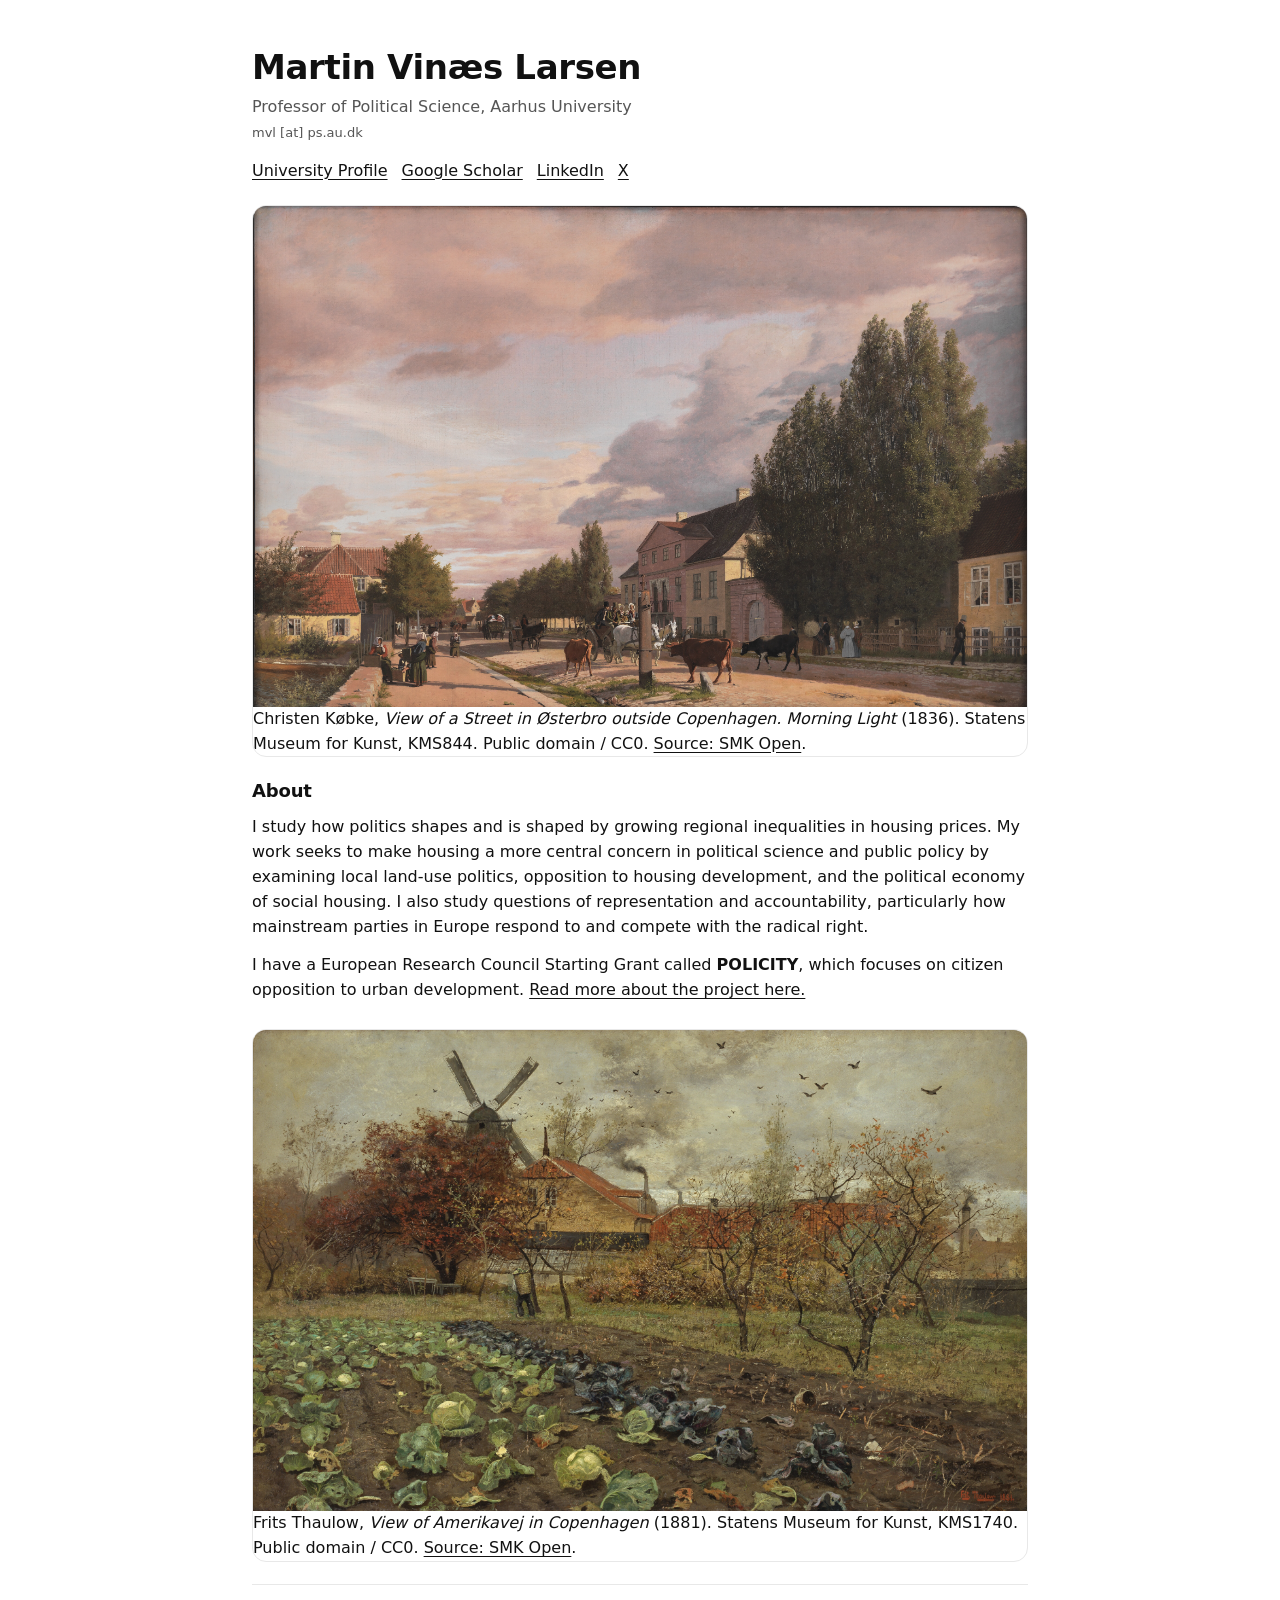
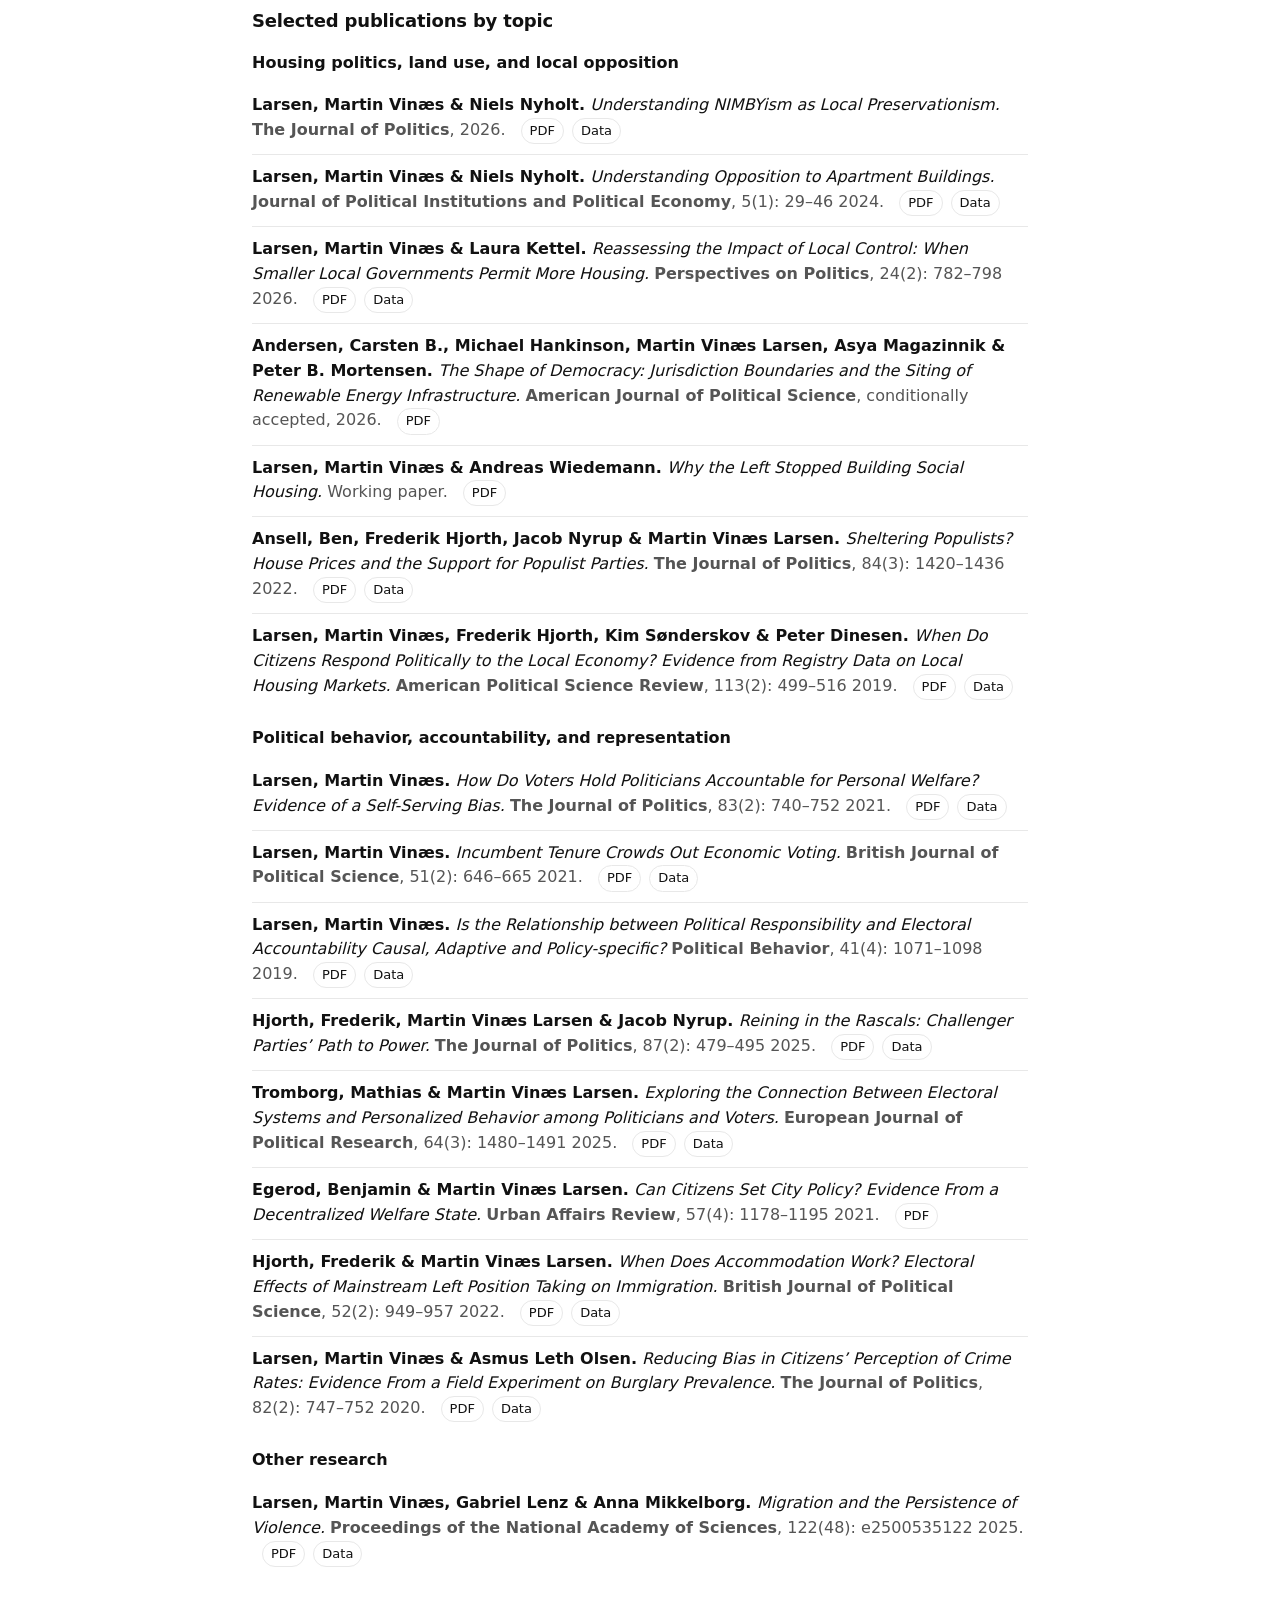
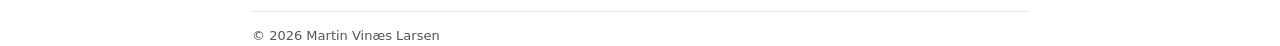
==== index.html @ 471415e6 "Update index.html" ====
<!doctype html>
<html lang="en">
<head>
  <meta charset="utf-8" />
  <meta name="viewport" content="width=device-width, initial-scale=1" />

  <title>Martin Vinæs Larsen</title>
  <meta
    name="description"
    content="Academic homepage of Martin Vinæs Larsen, Professor of Political Science at Aarhus University."
  />

  <link rel="stylesheet" href="styles.css" />
</head>

<body>
  <main class="wrap">
    <header>
      <h1>Martin Vinæs Larsen</h1>

      <p class="subtitle">
        Professor of Political Science, Aarhus University<br />
        <span class="small">mvl [at] ps.au.dk</span>
      </p>

      <nav class="links" aria-label="Links">
        <a
          href="https://www.au.dk/mvl@ps.au.dk"
          target="_blank"
          rel="noopener noreferrer"
        >
          University Profile
        </a>

        <a
          href="https://scholar.google.com/citations?user=05wzGccAAAAJ&amp;hl=da"
          target="_blank"
          rel="noopener noreferrer"
        >
          Google Scholar
        </a>

        <a
          href="https://dk.linkedin.com/in/martin-vin%C3%A6s-larsen-16860236"
          target="_blank"
          rel="noopener noreferrer"
        >
          LinkedIn
        </a>

        <a
          href="https://x.com/mvinaes"
          target="_blank"
          rel="noopener noreferrer"
        >
          X
        </a>
      </nav>
    </header>

    <figure class="banner">
      <img
        src="assets/kobke-osterbro.jpg"
        alt="Christen Købke, View of a Street in Østerbro outside Copenhagen. Morning Light, 1836"
      />
      <figcaption class="image-credit">
        Christen Købke, <em>View of a Street in Østerbro outside Copenhagen. Morning Light</em> (1836).
        Statens Museum for Kunst, KMS844. Public domain / CC0.
        <a href="https://open.smk.dk/en/artwork/image/KMS844" target="_blank" rel="noopener noreferrer">Source: SMK Open</a>.
      </figcaption>
    </figure>

    <section id="about">
      <h2>About</h2>

      <p>
I study how politics shapes and is shaped by growing regional inequalities in housing prices. My work seeks to make housing a more central concern in political science and public policy by examining local land-use politics, opposition to housing development, and the political economy of social housing. I also study questions of representation and accountability, particularly how mainstream parties in Europe respond to and compete with the radical right.
      </p>

      <p>
        I have a European Research Council Starting Grant called
        <strong>POLICITY</strong>, which focuses on citizen opposition to urban
        development.
        <a
          href="https://policity.martinvlarsen.com"
          target="_blank"
          rel="noopener noreferrer"
        >
          Read more about the project here.
        </a>
      </p>
    </section>

    <figure class="banner">
      <img
        src="assets/thaulow-amerikavej.jpg"
        alt="Frits Thaulow, View of Amerikavej in Copenhagen, 1881"
      />
      <figcaption class="image-credit">
        Frits Thaulow, <em>View of Amerikavej in Copenhagen</em> (1881).
        Statens Museum for Kunst, KMS1740. Public domain / CC0.
        <a href="https://open.smk.dk/en/artwork/image/KMS1740" target="_blank" rel="noopener noreferrer">Source: SMK Open</a>.
      </figcaption>
    </figure>

    <hr />

    <section id="pubs">
      <h2>Selected publications by topic</h2>

      <h3>Housing politics, land use, and local opposition</h3>

      <ul class="pub">
        <li>
          <strong>Larsen, Martin Vinæs &amp; Niels Nyholt.</strong>
          <em>Understanding NIMBYism as Local Preservationism.</em>
          <span class="meta">
            <strong>The Journal of Politics</strong>, 2026.
          </span>
          <span class="links-inline">
            <a
              class="chip"
              href="https://www.journals.uchicago.edu/doi/10.1086/741691"
              target="_blank"
              rel="noopener noreferrer"
            >
              PDF
            </a>
            <a
              class="chip"
              href="https://doi.org/10.7910/DVN/IJEUE1"
              target="_blank"
              rel="noopener noreferrer"
            >
              Data
            </a>
          </span>
        </li>

        <li>
          <strong>Larsen, Martin Vinæs &amp; Niels Nyholt.</strong>
          <em>Understanding Opposition to Apartment Buildings.</em>
          <span class="meta">
            <strong>Journal of Political Institutions and Political Economy</strong>,
            5(1): 29–46 2024.
          </span>
          <span class="links-inline">
            <a
              class="chip"
              href="apartments.pdf"
              target="_blank"
              rel="noopener noreferrer"
            >
              PDF
            </a>
            <a
              class="chip"
              href="https://doi.org/10.7910/DVN/1ZPAKL"
              target="_blank"
              rel="noopener noreferrer"
            >
              Data
            </a>
          </span>
        </li>

        <li>
          <strong>Larsen, Martin Vinæs &amp; Laura Kettel.</strong>
          <em>
            Reassessing the Impact of Local Control: When Smaller Local
            Governments Permit More Housing.
          </em>
          <span class="meta">
            <strong>Perspectives on Politics</strong>, 24(2): 782–798 2026.
          </span>
          <span class="links-inline">
            <a
              class="chip"
              href="localcontrol.pdf"
              target="_blank"
              rel="noopener noreferrer"
            >
              PDF
            </a>
            <a
              class="chip"
              href="https://doi.org/10.7910/DVN/K87D6F"
              target="_blank"
              rel="noopener noreferrer"
            >
              Data
            </a>
          </span>
        </li>

        <li>
          <strong>
            Andersen, Carsten B., Michael Hankinson, Martin Vinæs Larsen,
            Asya Magazinnik &amp; Peter B. Mortensen.
          </strong>
          <em>
            The Shape of Democracy: Jurisdiction Boundaries and the Siting of
            Renewable Energy Infrastructure.
          </em>
          <span class="meta">
            <strong>American Journal of Political Science</strong>,
            conditionally accepted, 2026.
          </span>
          <span class="links-inline">
            <a
              class="chip"
              href="turbine.pdf"
              target="_blank"
              rel="noopener noreferrer"
            >
              PDF
            </a>
          </span>
        </li>

        <li>
          <strong>Larsen, Martin Vinæs &amp; Andreas Wiedemann.</strong>
          <em>Why the Left Stopped Building Social Housing.</em>
          <span class="meta">Working paper.</span>
          <span class="links-inline">
            <a
              class="chip"
              href="https://osf.io/preprints/socarxiv/ncsqd_v1"
              target="_blank"
              rel="noopener noreferrer"
            >
              PDF
            </a>
          </span>
        </li>

        <li>
          <strong>
            Ansell, Ben, Frederik Hjorth, Jacob Nyrup &amp; Martin Vinæs Larsen.
          </strong>
          <em>
            Sheltering Populists? House Prices and the Support for Populist
            Parties.
          </em>
          <span class="meta">
            <strong>The Journal of Politics</strong>, 84(3): 1420–1436 2022.
          </span>
          <span class="links-inline">
            <a
              class="chip"
              href="shelter.pdf"
              target="_blank"
              rel="noopener noreferrer"
            >
              PDF
            </a>
            <a
              class="chip"
              href="https://doi.org/10.7910/DVN/EVTNOQ"
              target="_blank"
              rel="noopener noreferrer"
            >
              Data
            </a>
          </span>
        </li>

        <li>
          <strong>
            Larsen, Martin Vinæs, Frederik Hjorth, Kim Sønderskov &amp;
            Peter Dinesen.
          </strong>
          <em>
            When Do Citizens Respond Politically to the Local Economy?
            Evidence from Registry Data on Local Housing Markets.
          </em>
          <span class="meta">
            <strong>American Political Science Review</strong>,
            113(2): 499–516 2019.
          </span>
          <span class="links-inline">
            <a
              class="chip"
              href="localecon.pdf"
              target="_blank"
              rel="noopener noreferrer"
            >
              PDF
            </a>
            <a
              class="chip"
              href="https://doi.org/10.7910/DVN/EKZQSZ"
              target="_blank"
              rel="noopener noreferrer"
            >
              Data
            </a>
          </span>
        </li>
      </ul>

      <h3>Political behavior, accountability, and representation</h3>

      <ul class="pub">
        <li>
          <strong>Larsen, Martin Vinæs.</strong>
          <em>
            How Do Voters Hold Politicians Accountable for Personal Welfare?
            Evidence of a Self-Serving Bias.
          </em>
          <span class="meta">
            <strong>The Journal of Politics</strong>, 83(2): 740–752 2021.
          </span>
          <span class="links-inline">
            <a
              class="chip"
              href="selfserve.pdf"
              target="_blank"
              rel="noopener noreferrer"
            >
              PDF
            </a>
            <a
              class="chip"
              href="https://doi.org/10.7910/DVN/XMUSDC"
              target="_blank"
              rel="noopener noreferrer"
            >
              Data
            </a>
          </span>
        </li>

        <li>
          <strong>Larsen, Martin Vinæs.</strong>
          <em>Incumbent Tenure Crowds Out Economic Voting.</em>
          <span class="meta">
            <strong>British Journal of Political Science</strong>,
            51(2): 646–665 2021.
          </span>
          <span class="links-inline">
            <a
              class="chip"
              href="tenure.pdf"
              target="_blank"
              rel="noopener noreferrer"
            >
              PDF
            </a>
            <a
              class="chip"
              href="https://doi.org/10.7910/DVN/EB1T26"
              target="_blank"
              rel="noopener noreferrer"
            >
              Data
            </a>
          </span>
        </li>

        <li>
          <strong>Larsen, Martin Vinæs.</strong>
          <em>
            Is the Relationship between Political Responsibility and Electoral
            Accountability Causal, Adaptive and Policy-specific?
          </em>
          <span class="meta">
            <strong>Political Behavior</strong>, 41(4): 1071–1098 2019.
          </span>
          <span class="links-inline">
            <a
              class="chip"
              href="adaptive.pdf"
              target="_blank"
              rel="noopener noreferrer"
            >
              PDF
            </a>
            <a
              class="chip"
              href="https://doi.org/10.7910/DVN/0AX8T1"
              target="_blank"
              rel="noopener noreferrer"
            >
              Data
            </a>
          </span>
        </li>

        <li>
          <strong>
            Hjorth, Frederik, Martin Vinæs Larsen &amp; Jacob Nyrup.
          </strong>
          <em>Reining in the Rascals: Challenger Parties’ Path to Power.</em>
          <span class="meta">
            <strong>The Journal of Politics</strong>, 87(2): 479–495 2025.
          </span>
          <span class="links-inline">
            <a
              class="chip"
              href="rascals.pdf"
              target="_blank"
              rel="noopener noreferrer"
            >
              PDF
            </a>
            <a
              class="chip"
              href="https://doi.org/10.7910/DVN/FLGPW8"
              target="_blank"
              rel="noopener noreferrer"
            >
              Data
            </a>
          </span>
        </li>

        <li>
          <strong>Tromborg, Mathias &amp; Martin Vinæs Larsen.</strong>
          <em>
            Exploring the Connection Between Electoral Systems and Personalized
            Behavior among Politicians and Voters.
          </em>
          <span class="meta">
            <strong>European Journal of Political Research</strong>,
            64(3): 1480–1491 2025.
          </span>
          <span class="links-inline">
            <a
              class="chip"
              href="elecsys.pdf"
              target="_blank"
              rel="noopener noreferrer"
            >
              PDF
            </a>
            <a
              class="chip"
              href="https://ejpr.onlinelibrary.wiley.com/action/downloadSupplement?doi=10.1111%2F1475-6765.12737&amp;file=ejpr12737-sup-0002-SuppMat.zip"
              target="_blank"
              rel="noopener noreferrer"
            >
              Data
            </a>
          </span>
        </li>

        <li>
          <strong>Egerod, Benjamin &amp; Martin Vinæs Larsen.</strong>
          <em>
            Can Citizens Set City Policy? Evidence From a Decentralized Welfare
            State.
          </em>
          <span class="meta">
            <strong>Urban Affairs Review</strong>, 57(4): 1178–1195 2021.
          </span>
          <span class="links-inline">
            <a
              class="chip"
              href="cancitizens.pdf"
              target="_blank"
              rel="noopener noreferrer"
            >
              PDF
            </a>
          </span>
        </li>

        <li>
          <strong>Hjorth, Frederik &amp; Martin Vinæs Larsen.</strong>
          <em>
            When Does Accommodation Work? Electoral Effects of Mainstream Left
            Position Taking on Immigration.
          </em>
          <span class="meta">
            <strong>British Journal of Political Science</strong>,
            52(2): 949–957 2022.
          </span>
          <span class="links-inline">
            <a
              class="chip"
              href="accom.pdf"
              target="_blank"
              rel="noopener noreferrer"
            >
              PDF
            </a>
            <a
              class="chip"
              href="https://doi.org/10.7910/DVN/QXBZOZ"
              target="_blank"
              rel="noopener noreferrer"
            >
              Data
            </a>
          </span>
        </li>

        <li>
          <strong>Larsen, Martin Vinæs &amp; Asmus Leth Olsen.</strong>
          <em>
            Reducing Bias in Citizens’ Perception of Crime Rates: Evidence From
            a Field Experiment on Burglary Prevalence.
          </em>
          <span class="meta">
            <strong>The Journal of Politics</strong>, 82(2): 747–752 2020.
          </span>
          <span class="links-inline">
            <a
              class="chip"
              href="olsen_jop.pdf"
              target="_blank"
              rel="noopener noreferrer"
            >
              PDF
            </a>
            <a
              class="chip"
              href="https://doi.org/10.7910/DVN/PUIROM"
              target="_blank"
              rel="noopener noreferrer"
            >
              Data
            </a>
          </span>
        </li>
      </ul>

      <h3>Other research</h3>

      <ul class="pub">
        <li>
          <strong>
            Larsen, Martin Vinæs, Gabriel Lenz &amp; Anna Mikkelborg.
          </strong>
          <em>Migration and the Persistence of Violence.</em>
          <span class="meta">
            <strong>Proceedings of the National Academy of Sciences</strong>,
            122(48): e2500535122 2025.
          </span>
          <span class="links-inline">
            <a
              class="chip"
              href="migration.pdf"
              target="_blank"
              rel="noopener noreferrer"
            >
              PDF
            </a>
            <a
              class="chip"
              href="https://osf.io/pr97f"
              target="_blank"
              rel="noopener noreferrer"
            >
              Data
            </a>
          </span>
        </li>
      </ul>
    </section>

    <footer class="footer">
      <div>© <span id="year"></span> Martin Vinæs Larsen</div>
    </footer>
  </main>

  <script>
    document.getElementById("year").textContent = new Date().getFullYear();
  </script>
</body>
</html>
---- styles.css ----
/* Minimal academic layout */
:root{
  --bg:#ffffff;
  --text:#111111;
  --muted:#555555;
  --rule:#e8e8e8;
  --link:#111111;
  --max: 820px;
  --radius: 14px;
}

*{box-sizing:border-box;}
html,body{height:100%;}
body{
  margin:0;
  background:var(--bg);
  color:var(--text);
  font:16px/1.55 ui-sans-serif, system-ui, -apple-system, Segoe UI, Roboto, Helvetica, Arial, "Apple Color Emoji","Segoe UI Emoji";
}

a{color:var(--link); text-decoration: underline; text-underline-offset: 3px;}
a:hover{opacity:.75;}

.wrap{max-width:var(--max); margin:48px auto; padding:0 22px;}
header{margin-bottom:22px;}
h1{
  font-size:34px;
  line-height:1.15;
  margin:0 0 8px 0;
  letter-spacing:-0.01em;
}
.subtitle{margin:0; color:var(--muted);}
.links{
  margin-top:14px;
  display:flex;
  flex-wrap:wrap;
  gap:10px 14px;
  color:var(--muted);
}
.links a{color:var(--text);}

.hero{
  margin:26px 0 24px 0;
  border-radius: var(--radius);
  overflow:hidden;
  border: 1px solid var(--rule);
}
.hero img{
  width:100%;
  height:auto;
  display:block;
}
.caption{
  font-size:13px;
  color:var(--muted);
  padding:10px 12px;
  border-top: 1px solid var(--rule);
  background:#fafafa;
}

hr{
  border:0;
  border-top:1px solid var(--rule);
  margin:22px 0;
}

section{margin: 18px 0 26px 0;}
h2{
  font-size:18px;
  margin:0 0 10px 0;
  letter-spacing:-0.01em;
}
h3{
  font-size:16px;
  margin:16px 0 8px 0;
}
p{margin:0 0 14px 0;}
ul.pub{list-style:none; padding:0; margin:0;}
ul.pub li{
  padding:10px 0;
  border-top:1px solid var(--rule);
}
ul.pub li:first-child{border-top:0;}
.pub .meta{color:var(--muted);}
.small{font-size:13px; color:var(--muted);}
.footer{margin-top:34px; padding-top:14px; border-top:1px solid var(--rule); color:var(--muted); font-size:13px;}
@media (max-width:520px){
  .wrap{margin:28px auto;}
  h1{font-size:28px;}
}

/* Wide banners (two scenes) */
.banner{
  margin: 22px 0 20px 0;
  border-radius: var(--radius);
  overflow:hidden;
  border: 1px solid var(--rule);
}
.banner img{
  width:100%;
  height:auto;
  display:block;
}
.banner .caption{
  font-size:13px;
  color:var(--muted);
  padding:10px 12px;
  border-top: 1px solid var(--rule);
  background:#fafafa;
}

/* PDF/Data chips */
.links-inline{
  margin-left: 10px;
  display: inline-flex;
  gap: 8px;
  flex-wrap: wrap;
}
.chip{
  display: inline-block;
  padding: 2px 8px;
  border: 1px solid var(--rule);
  border-radius: 999px;
  text-decoration: none;
  font-size: 13px;
}
.chip:hover{ opacity: .75; }
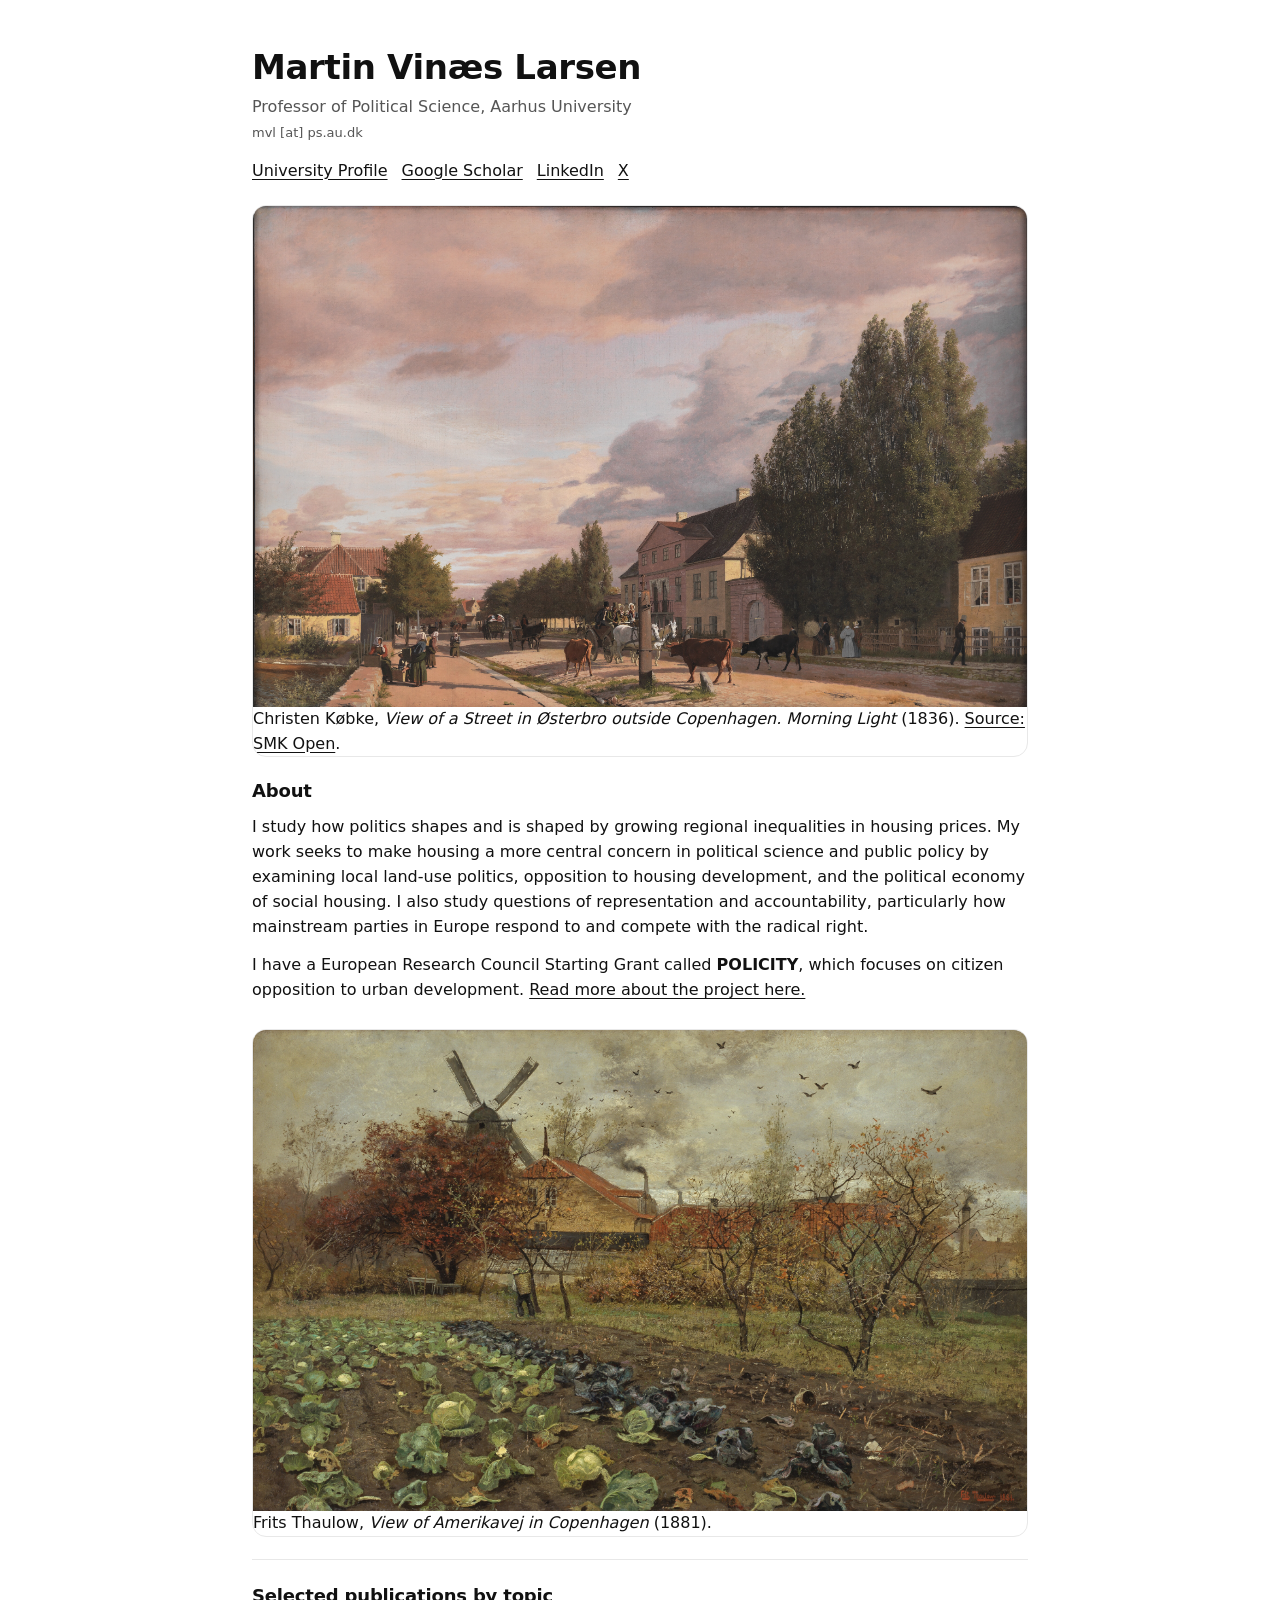
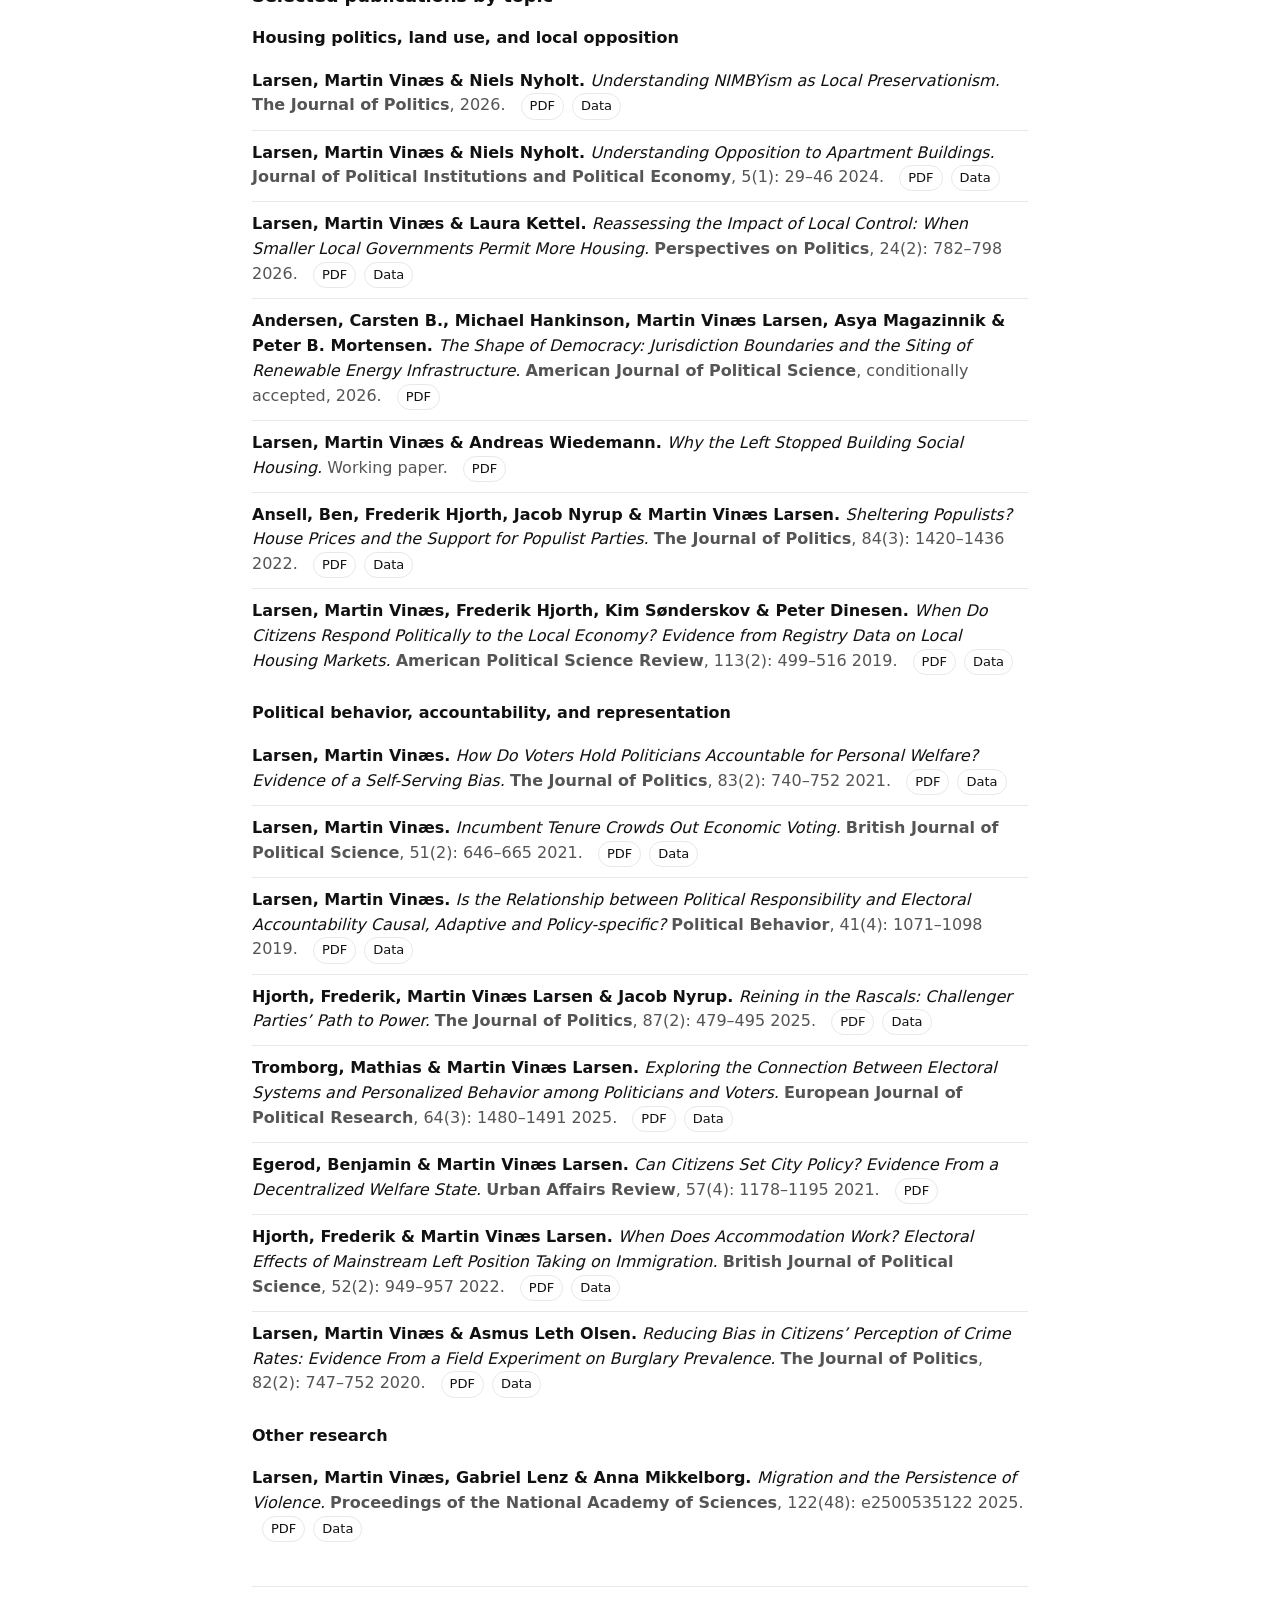
==== commit 16ed4a80: "Update index.html" ====
--- a/index.html
+++ b/index.html
@@ -65,7 +65,6 @@
       />
       <figcaption class="image-credit">
         Christen Købke, <em>View of a Street in Østerbro outside Copenhagen. Morning Light</em> (1836).
-        Statens Museum for Kunst, KMS844. Public domain / CC0.
         <a href="https://open.smk.dk/en/artwork/image/KMS844" target="_blank" rel="noopener noreferrer">Source: SMK Open</a>.
       </figcaption>
     </figure>
@@ -97,10 +96,7 @@
         alt="Frits Thaulow, View of Amerikavej in Copenhagen, 1881"
       />
       <figcaption class="image-credit">
-        Frits Thaulow, <em>View of Amerikavej in Copenhagen</em> (1881).
-        Statens Museum for Kunst, KMS1740. Public domain / CC0.
-        <a href="https://open.smk.dk/en/artwork/image/KMS1740" target="_blank" rel="noopener noreferrer">Source: SMK Open</a>.
-      </figcaption>
+        Frits Thaulow, <em>View of Amerikavej in Copenhagen</em> (1881).      </figcaption>
     </figure>
 
     <hr />
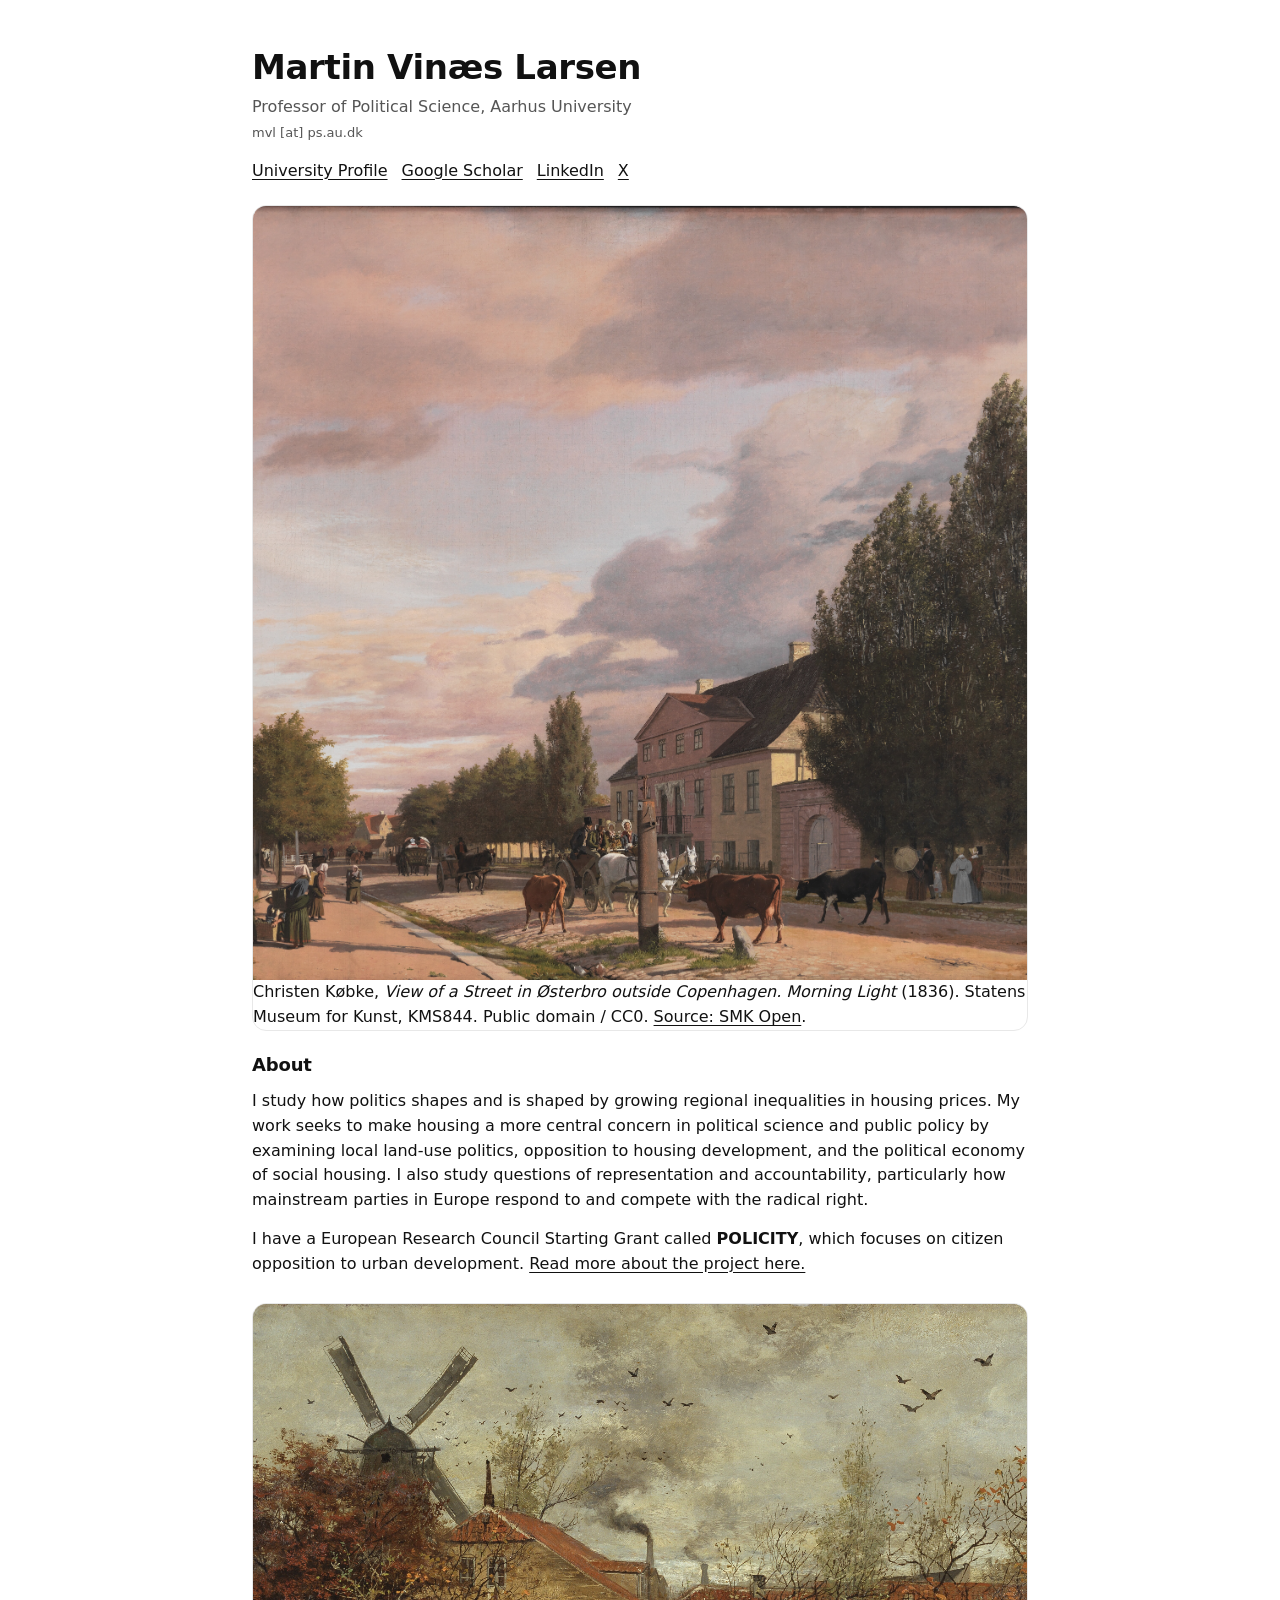
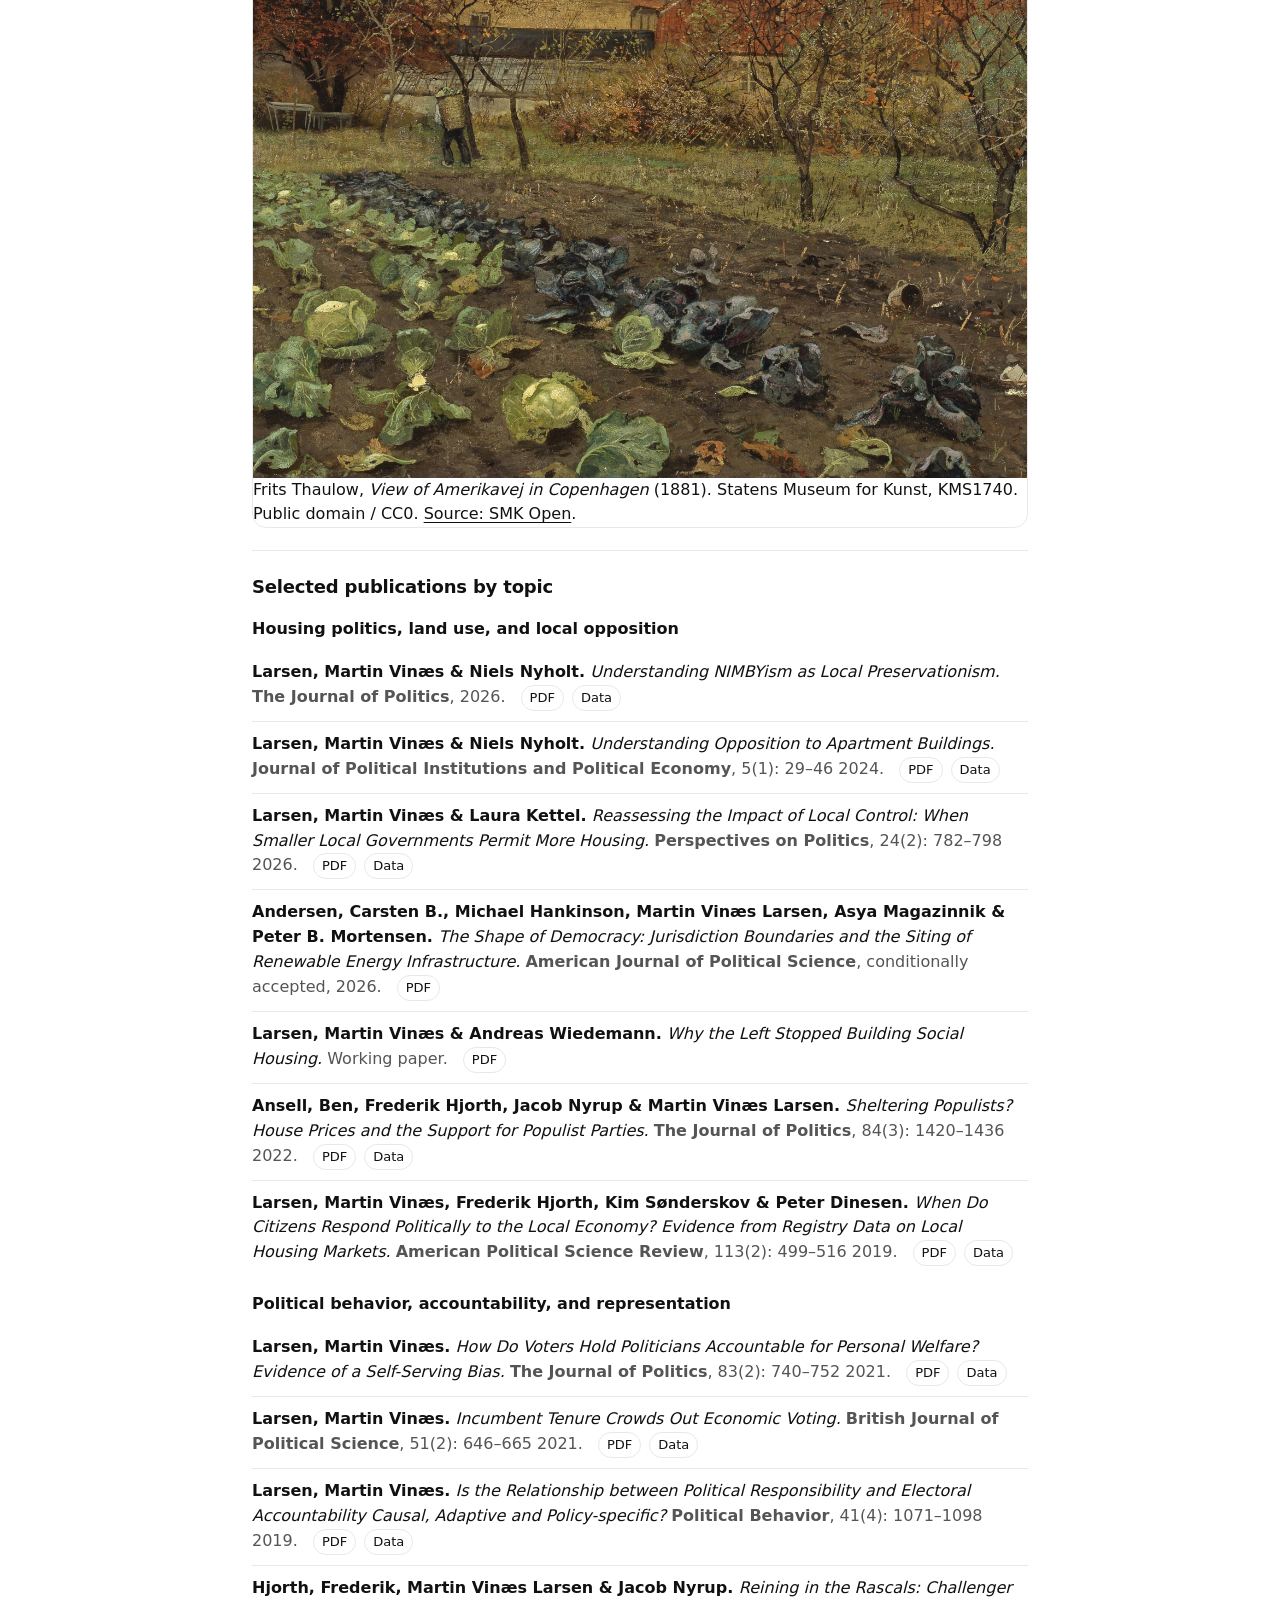
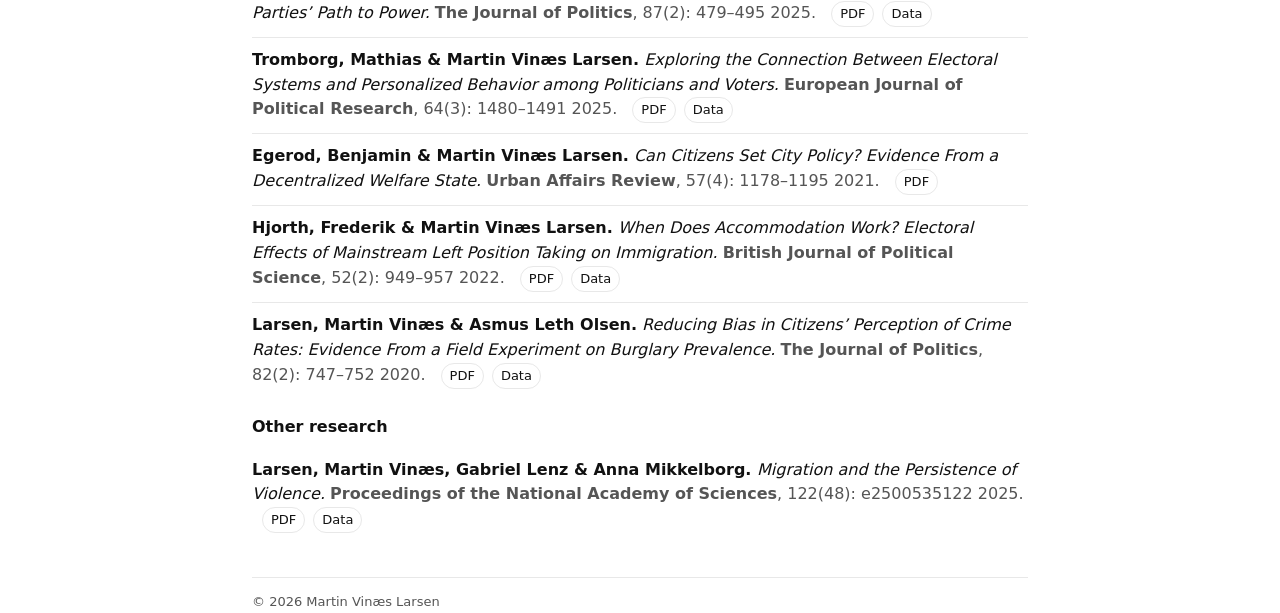
==== commit bcd5565d: "Update index.html" ====
--- a/index.html
+++ b/index.html
@@ -61,10 +61,12 @@
     <figure class="banner">
       <img
         src="assets/kobke-osterbro.jpg"
+        style="width: 100%; aspect-ratio: 1 / 1; object-fit: cover;"
         alt="Christen Købke, View of a Street in Østerbro outside Copenhagen. Morning Light, 1836"
       />
       <figcaption class="image-credit">
         Christen Købke, <em>View of a Street in Østerbro outside Copenhagen. Morning Light</em> (1836).
+        Statens Museum for Kunst, KMS844. Public domain / CC0.
         <a href="https://open.smk.dk/en/artwork/image/KMS844" target="_blank" rel="noopener noreferrer">Source: SMK Open</a>.
       </figcaption>
     </figure>
@@ -93,10 +95,14 @@
     <figure class="banner">
       <img
         src="assets/thaulow-amerikavej.jpg"
+        style="width: 100%; aspect-ratio: 1 / 1; object-fit: cover;"
         alt="Frits Thaulow, View of Amerikavej in Copenhagen, 1881"
       />
       <figcaption class="image-credit">
-        Frits Thaulow, <em>View of Amerikavej in Copenhagen</em> (1881).      </figcaption>
+        Frits Thaulow, <em>View of Amerikavej in Copenhagen</em> (1881).
+        Statens Museum for Kunst, KMS1740. Public domain / CC0.
+        <a href="https://open.smk.dk/en/artwork/image/KMS1740" target="_blank" rel="noopener noreferrer">Source: SMK Open</a>.
+      </figcaption>
     </figure>
 
     <hr />
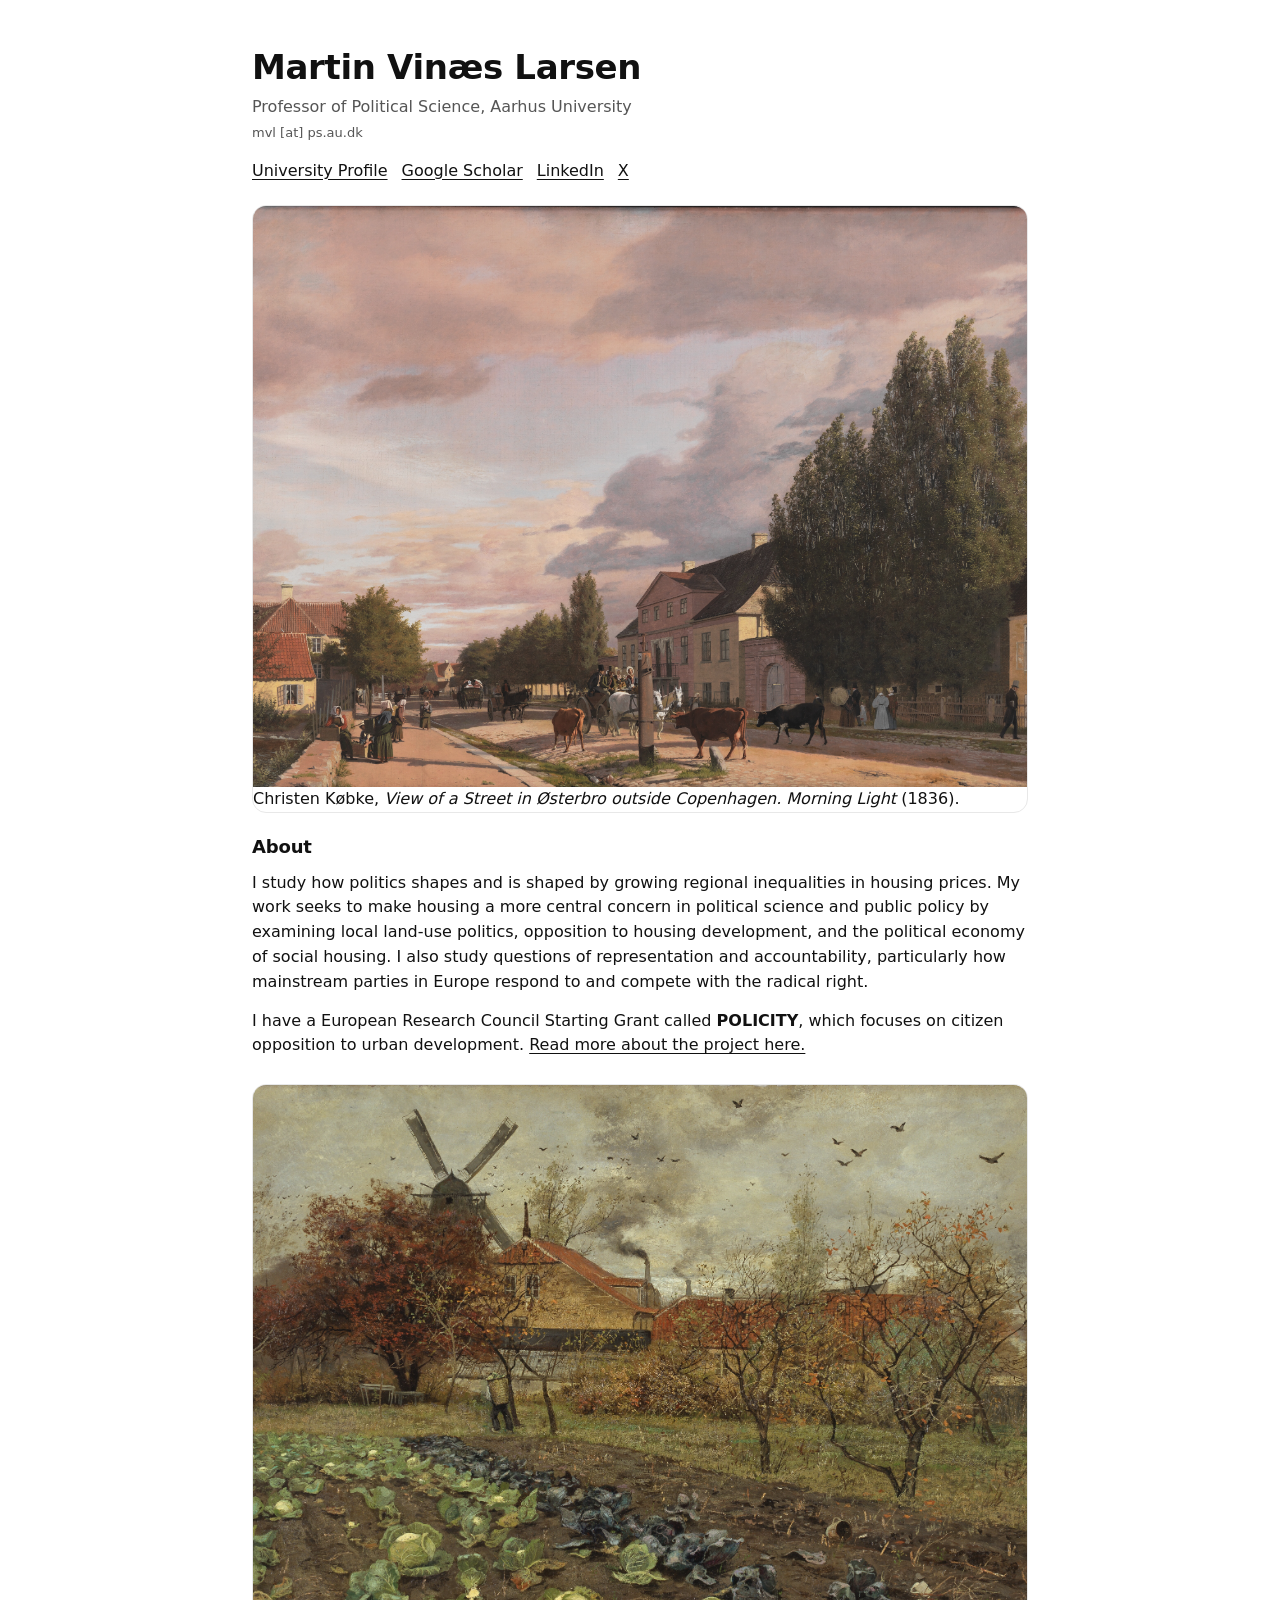
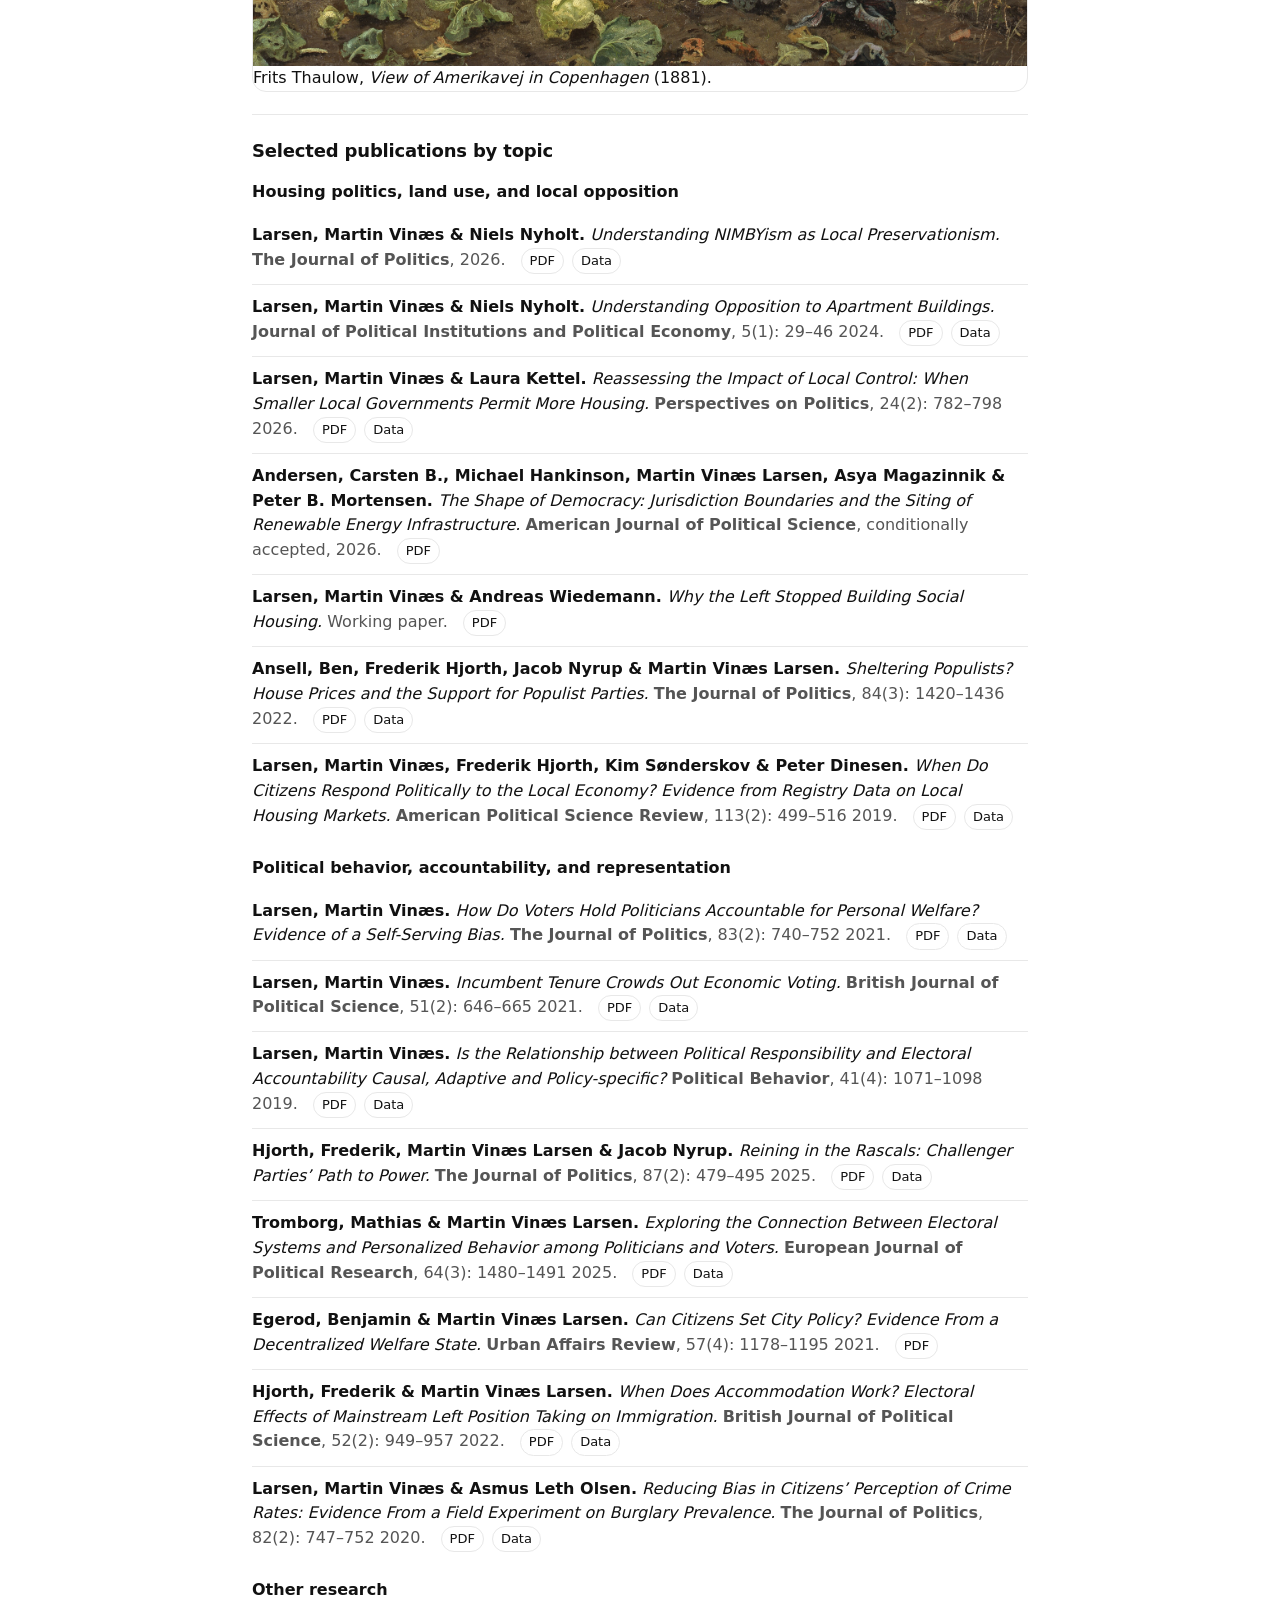
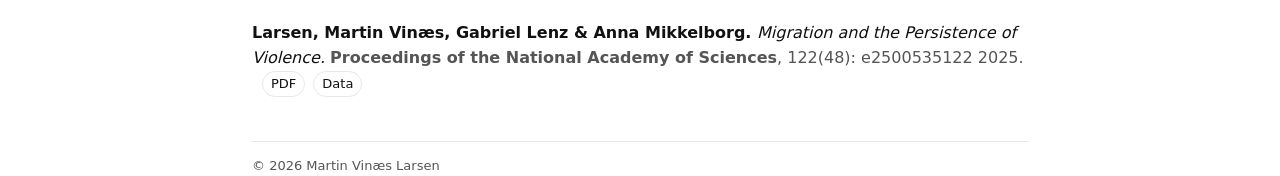
==== commit 9a7f89e7: "Update index.html" ====
--- a/index.html
+++ b/index.html
@@ -61,13 +61,11 @@
     <figure class="banner">
       <img
         src="assets/kobke-osterbro.jpg"
-        style="width: 100%; aspect-ratio: 1 / 1; object-fit: cover;"
+        style="width: 100%; aspect-ratio: 4 / 3; object-fit: cover; object-position: center 65%;"
         alt="Christen Købke, View of a Street in Østerbro outside Copenhagen. Morning Light, 1836"
       />
       <figcaption class="image-credit">
         Christen Købke, <em>View of a Street in Østerbro outside Copenhagen. Morning Light</em> (1836).
-        Statens Museum for Kunst, KMS844. Public domain / CC0.
-        <a href="https://open.smk.dk/en/artwork/image/KMS844" target="_blank" rel="noopener noreferrer">Source: SMK Open</a>.
       </figcaption>
     </figure>
 
@@ -95,13 +93,11 @@
     <figure class="banner">
       <img
         src="assets/thaulow-amerikavej.jpg"
-        style="width: 100%; aspect-ratio: 1 / 1; object-fit: cover;"
+        style="width: 100%; aspect-ratio: 4 / 3; object-fit: cover; object-position: center 35%;"
         alt="Frits Thaulow, View of Amerikavej in Copenhagen, 1881"
       />
       <figcaption class="image-credit">
         Frits Thaulow, <em>View of Amerikavej in Copenhagen</em> (1881).
-        Statens Museum for Kunst, KMS1740. Public domain / CC0.
-        <a href="https://open.smk.dk/en/artwork/image/KMS1740" target="_blank" rel="noopener noreferrer">Source: SMK Open</a>.
       </figcaption>
     </figure>
 
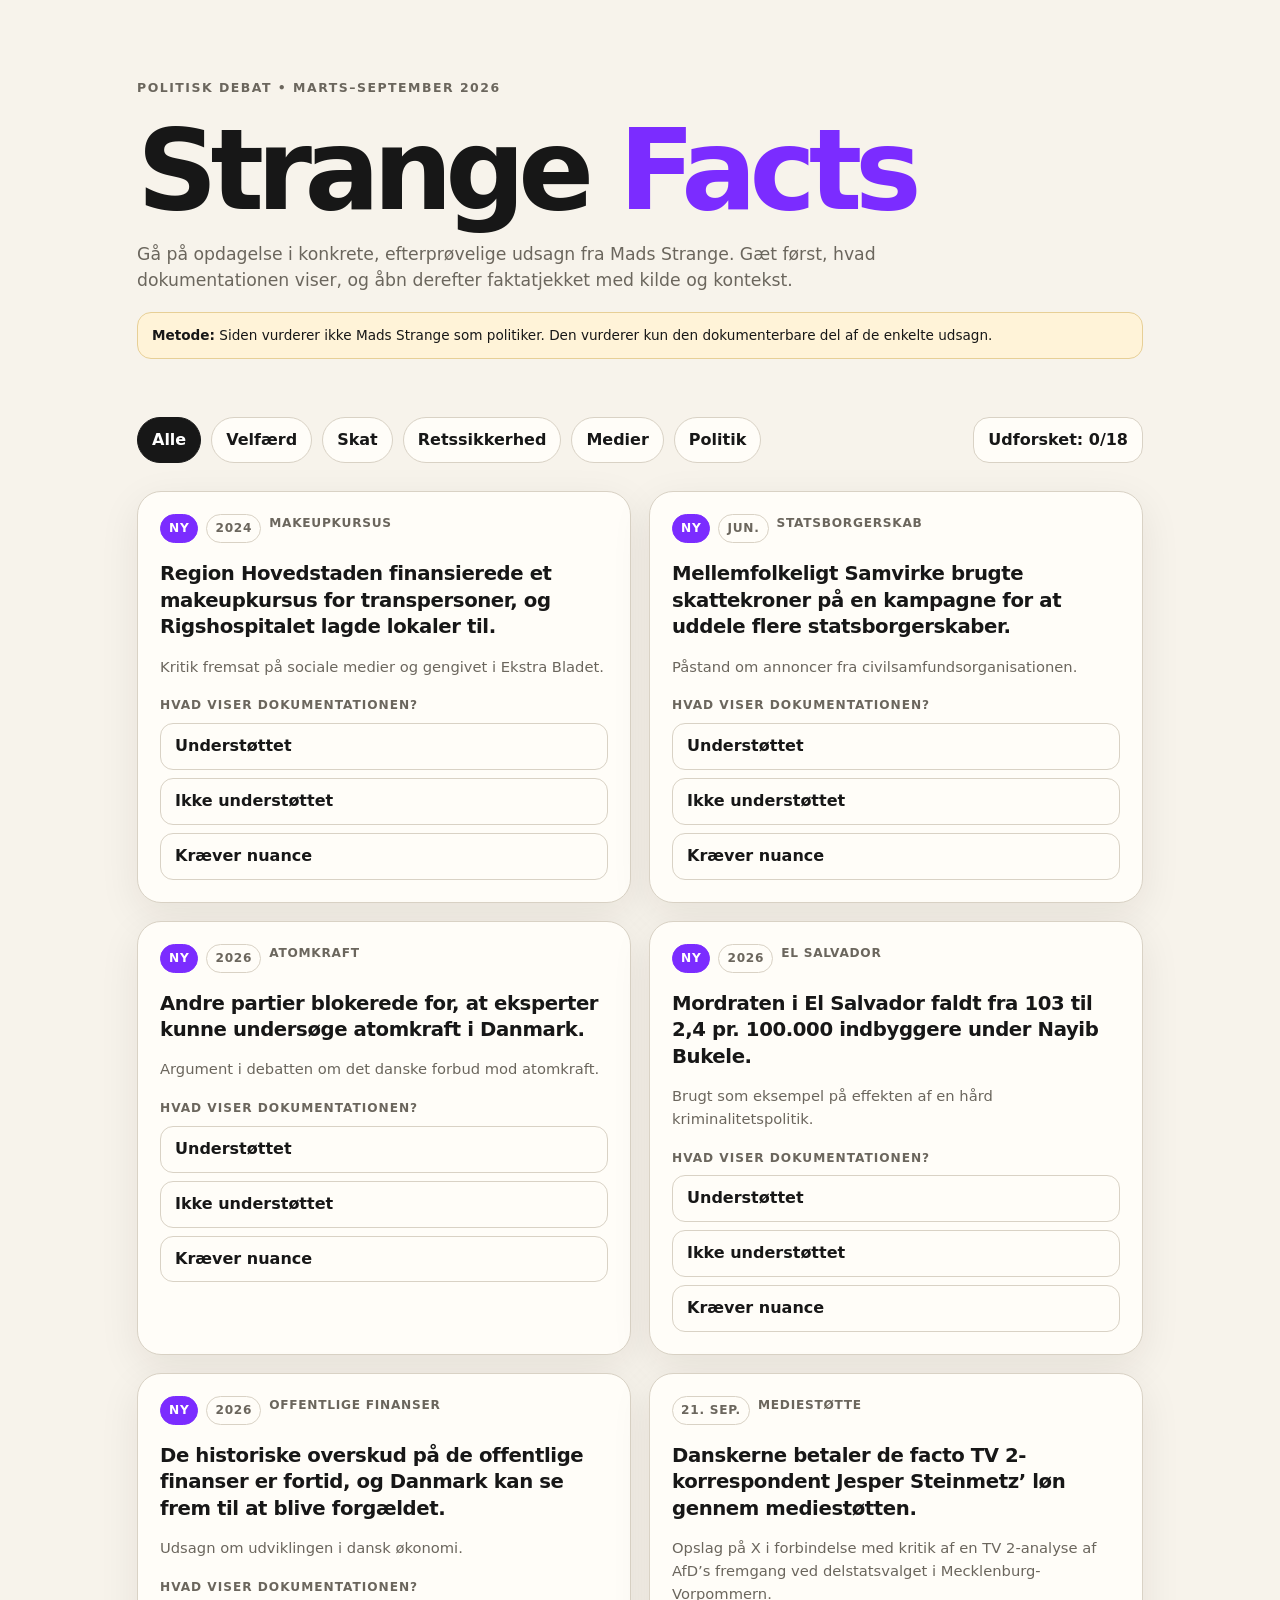
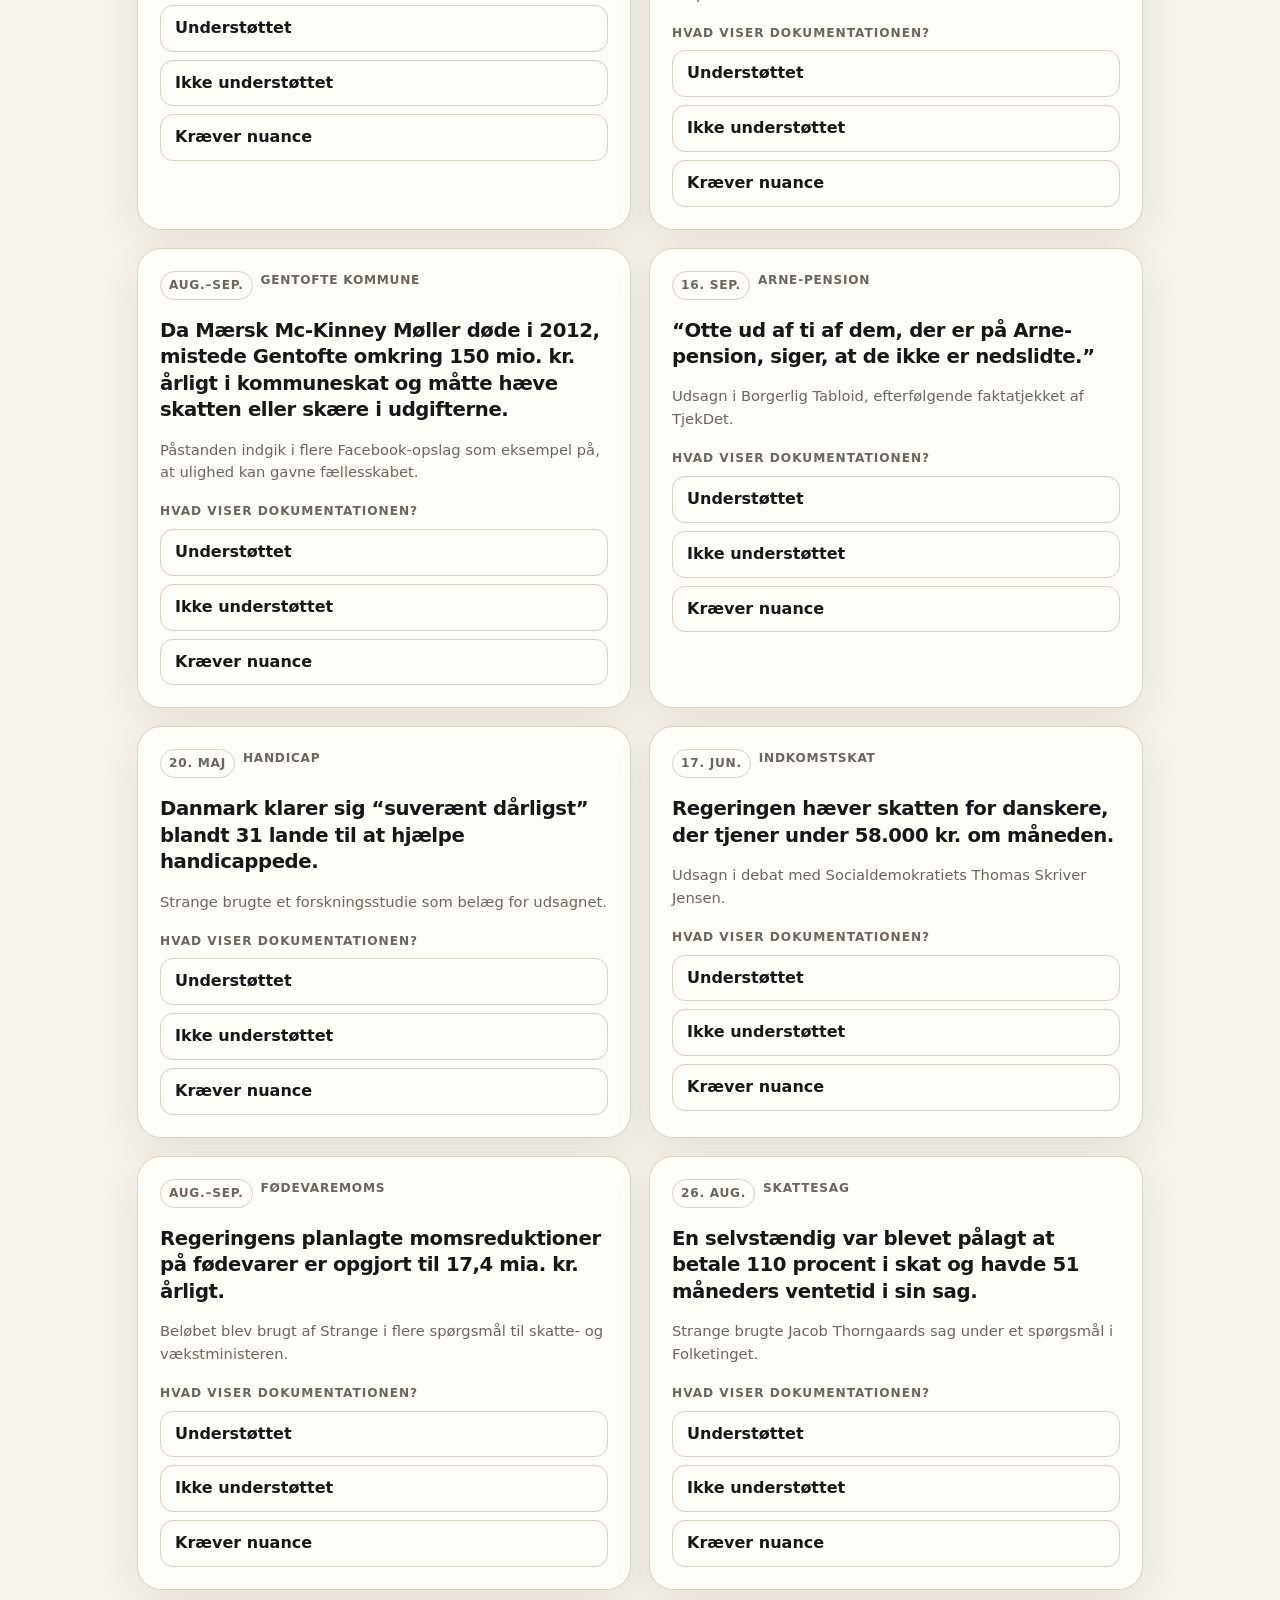
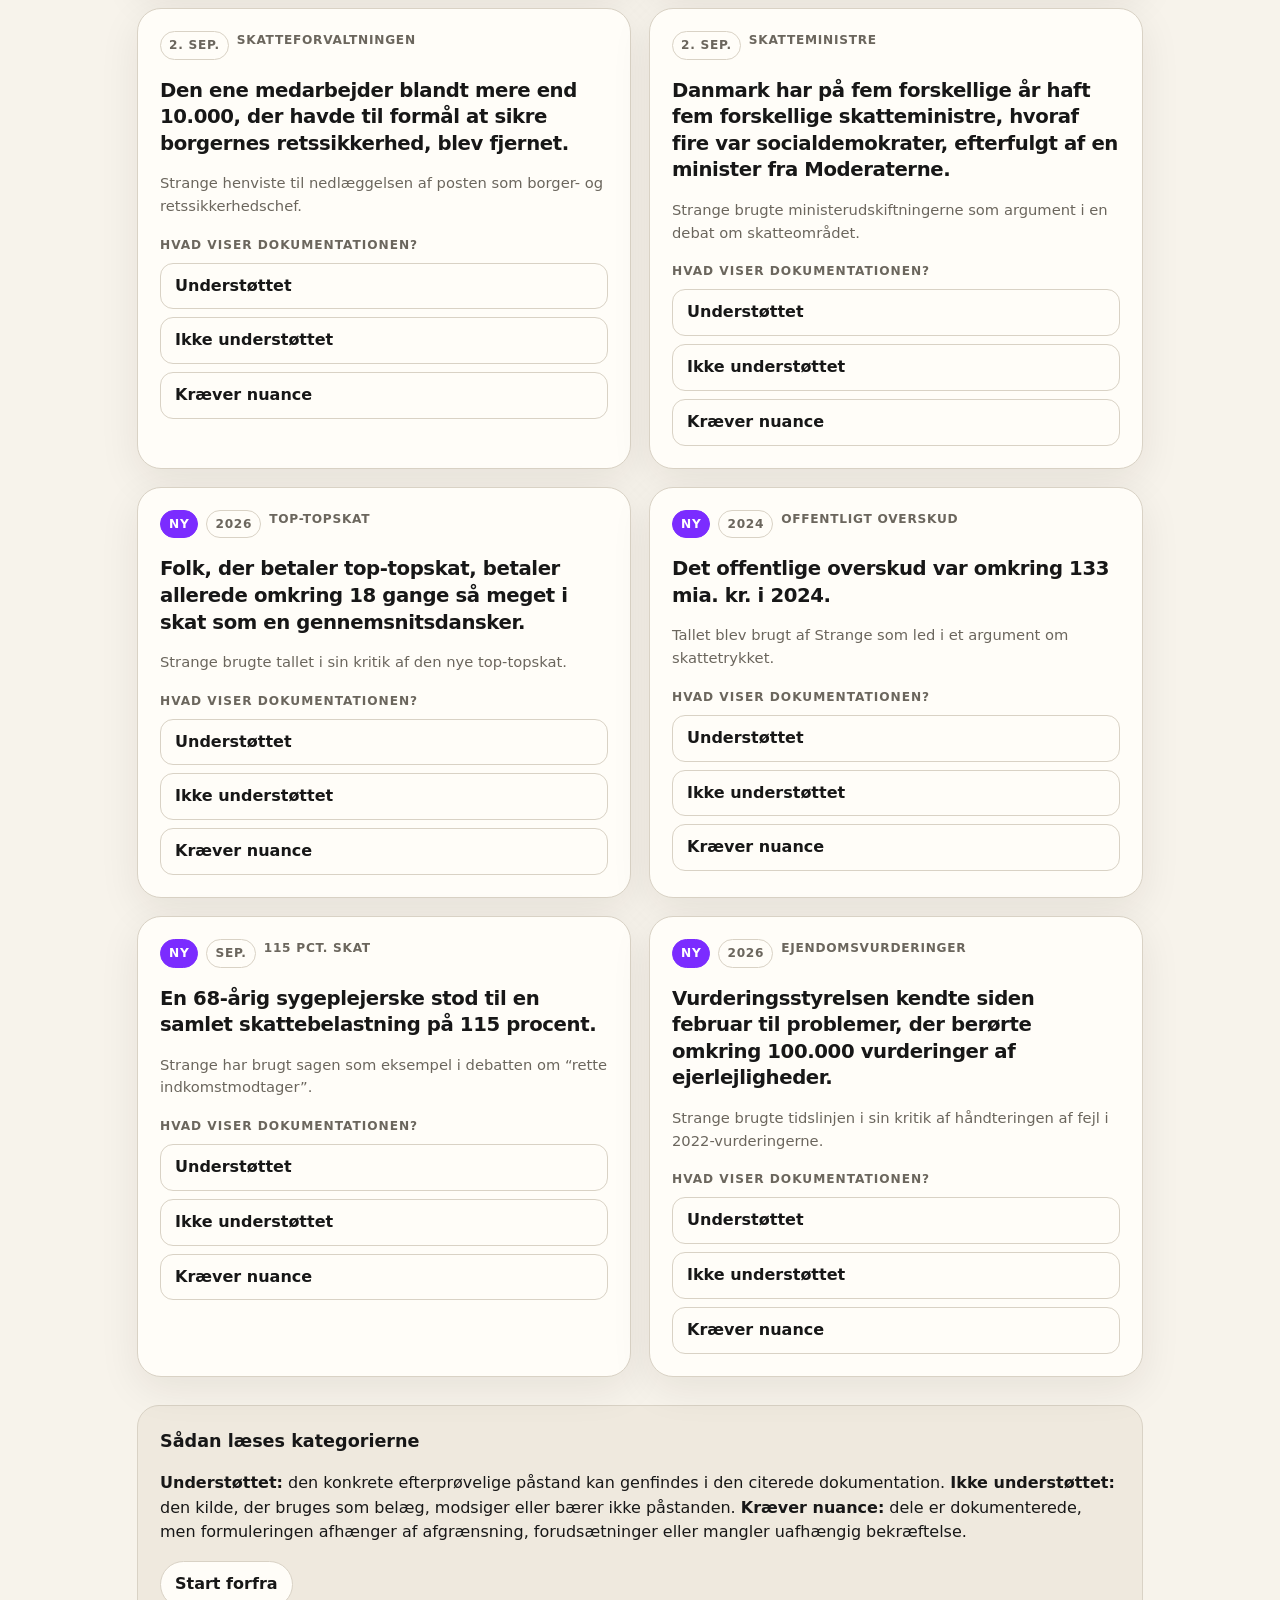
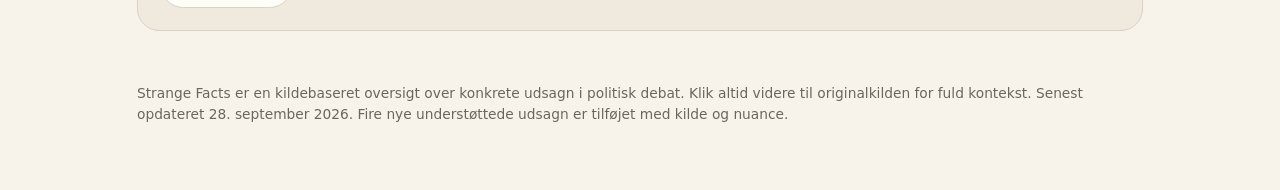
==== commit 2b55c113: "Update index.html" ====
--- a/index.html
+++ b/index.html
@@ -1,570 +1,489 @@
 <!doctype html>
-<html lang="en">
+<html lang="da">
 <head>
-  <meta charset="utf-8" />
-  <meta name="viewport" content="width=device-width, initial-scale=1" />
-
-  <title>Martin Vinæs Larsen</title>
-  <meta
-    name="description"
-    content="Academic homepage of Martin Vinæs Larsen, Professor of Political Science at Aarhus University."
-  />
-
-  <link rel="stylesheet" href="styles.css" />
+  <meta charset="utf-8">
+  <meta name="viewport" content="width=device-width, initial-scale=1, viewport-fit=cover">
+  <meta name="description" content="Strange Facts – interaktivt, kildebaseret faktatjek af udsagn fra Mads Strange i politiske debatter.">
+  <title>Strange Facts</title>
+  <style>
+    :root{
+      --bg:#f7f3eb;--paper:#fffdf8;--ink:#171717;--muted:#6b665d;--line:#d9d2c5;--panel:#efe9de;--oninvert:#fff;
+      --accent:#7b2cff;--good:#177245;--bad:#a72d2d;--nuance:#8a5b00;
+      --good-bg:#e8f5ed;--bad-bg:#faeaea;--nuance-bg:#fff3d8;--notice-line:#e7cf96;
+      --shadow:0 12px 40px rgba(32,24,10,.08);
+      box-sizing:border-box;
+      padding-top:env(safe-area-inset-top,0px);padding-bottom:env(safe-area-inset-bottom,0px);
+    }
+    @media (prefers-color-scheme:dark){
+      :root:not([data-theme="light"]){
+        --bg:#16140f;--paper:#211e18;--ink:#f1ece2;--muted:#aaa296;--line:#3a352c;--panel:#2a261f;--oninvert:#16140f;
+        --accent:#a978ff;--good:#6fd39c;--bad:#f08a8a;--nuance:#e7b95a;
+        --good-bg:#16301f;--bad-bg:#3a1c1c;--nuance-bg:#35290f;--notice-line:#5c4a1f;
+        --shadow:0 12px 40px rgba(0,0,0,.35);
+      }
+    }
+    :root[data-theme="dark"]{
+      --bg:#16140f;--paper:#211e18;--ink:#f1ece2;--muted:#aaa296;--line:#3a352c;--panel:#2a261f;--oninvert:#16140f;
+      --accent:#a978ff;--good:#6fd39c;--bad:#f08a8a;--nuance:#e7b95a;
+      --good-bg:#16301f;--bad-bg:#3a1c1c;--nuance-bg:#35290f;--notice-line:#5c4a1f;
+      --shadow:0 12px 40px rgba(0,0,0,.35);
+    }
+    *,*::before,*::after{box-sizing:inherit}
+    html{scroll-behavior:smooth;scroll-padding-top:env(safe-area-inset-top,0px);background:var(--bg)}
+    body{margin:0;background:var(--bg);color:var(--ink);font:16px/1.55 ui-sans-serif,system-ui,-apple-system,BlinkMacSystemFont,"Segoe UI",sans-serif}
+    a{color:inherit}
+    button,select{font:inherit;color:inherit}
+    button{cursor:pointer}
+    button:focus-visible,a:focus-visible{outline:3px solid var(--accent);outline-offset:2px}
+    .wrap{max-width:1050px;margin:auto;padding:22px}
+    header{padding:56px 0 30px}
+    .kicker{font-size:.78rem;text-transform:uppercase;letter-spacing:.12em;font-weight:800;color:var(--muted)}
+    h1{font-size:clamp(3rem,10vw,7rem);line-height:.9;margin:.2em 0 .18em;letter-spacing:-.065em}
+    h1 span{color:var(--accent)}
+    .lede{max-width:760px;font-size:1.08rem;color:var(--muted)}
+    .toolbar{display:flex;gap:10px;flex-wrap:wrap;align-items:center;margin:28px 0}
+    .pill,.guess,.reset{border:1px solid var(--line);background:var(--paper);border-radius:999px;padding:10px 14px;font-weight:750}
+    .pill[aria-pressed="true"]{background:var(--ink);color:var(--oninvert);border-color:var(--ink)}
+    .score{margin-left:auto;background:var(--paper);border:1px solid var(--line);border-radius:16px;padding:10px 14px;font-weight:800}
+    .grid{display:grid;grid-template-columns:repeat(2,minmax(0,1fr));gap:18px}
+    .card{background:var(--paper);border:1px solid var(--line);border-radius:24px;padding:22px;box-shadow:var(--shadow)}
+    .card.hidden{display:none}
+    .meta{display:flex;gap:8px;flex-wrap:wrap;font-size:.76rem;font-weight:800;color:var(--muted);text-transform:uppercase;letter-spacing:.06em}
+    .tag{border:1px solid var(--line);border-radius:999px;padding:4px 8px}
+    .new{background:var(--accent);color:#fff;border-color:var(--accent)}
+    blockquote{margin:18px 0 10px;font-size:1.23rem;line-height:1.35;font-weight:850;letter-spacing:-.02em}
+    .context{font-size:.92rem;color:var(--muted)}
+    .ask{margin-top:18px;font-size:.76rem;font-weight:850;text-transform:uppercase;letter-spacing:.08em;color:var(--muted)}
+    .choices{display:grid;grid-template-columns:1fr;gap:8px;margin-top:8px}
+    .guess{border-radius:13px;text-align:left;min-height:46px}
+    .guess:hover{border-color:var(--ink)}
+    .guess:disabled{cursor:default;opacity:.58}
+    .guess.picked{outline:3px solid rgba(123,44,255,.22);border-color:var(--accent);opacity:1}
+    .result{display:none;margin-top:18px;border-top:1px solid var(--line);padding-top:18px}
+    .result.open{display:block}
+    .verdict{display:inline-block;border-radius:999px;padding:5px 9px;font-size:.76rem;font-weight:900;text-transform:uppercase;letter-spacing:.05em}
+    .v-good{background:var(--good-bg);color:var(--good)}
+    .v-bad{background:var(--bad-bg);color:var(--bad)}
+    .v-nuance{background:var(--nuance-bg);color:var(--nuance)}
+    .result p{margin:.7em 0}
+    .sources{display:flex;flex-wrap:wrap;gap:4px 16px}
+    .source{display:inline-block;margin-top:6px;font-weight:850;text-decoration-thickness:1.5px;text-underline-offset:3px}
+    .method{margin:28px 0 40px;padding:22px;border:1px solid var(--line);border-radius:22px;background:var(--panel)}
+    .method h2{margin:0 0 8px;font-size:1.1rem}
+    footer{padding:12px 0 42px;color:var(--muted);font-size:.86rem}
+    .notice{font-size:.85rem;background:var(--nuance-bg);border:1px solid var(--notice-line);border-radius:14px;padding:12px 14px;margin-top:16px}
+    @media(max-width:760px){.grid{grid-template-columns:1fr}.score{margin-left:0;width:100%}header{padding-top:34px}.wrap{padding:16px}}
+    @media(prefers-reduced-motion:reduce){html{scroll-behavior:auto}}
+  </style>
 </head>
-
 <body>
-  <main class="wrap">
-    <header>
-      <h1>Martin Vinæs Larsen</h1>
-
-      <p class="subtitle">
-        Professor of Political Science, Aarhus University<br />
-        <span class="small">mvl [at] ps.au.dk</span>
-      </p>
-
-      <nav class="links" aria-label="Links">
-        <a
-          href="https://www.au.dk/mvl@ps.au.dk"
-          target="_blank"
-          rel="noopener noreferrer"
-        >
-          University Profile
-        </a>
-
-        <a
-          href="https://scholar.google.com/citations?user=05wzGccAAAAJ&amp;hl=da"
-          target="_blank"
-          rel="noopener noreferrer"
-        >
-          Google Scholar
-        </a>
-
-        <a
-          href="https://dk.linkedin.com/in/martin-vin%C3%A6s-larsen-16860236"
-          target="_blank"
-          rel="noopener noreferrer"
-        >
-          LinkedIn
-        </a>
-
-        <a
-          href="https://x.com/mvinaes"
-          target="_blank"
-          rel="noopener noreferrer"
-        >
-          X
-        </a>
-      </nav>
-    </header>
-
-    <figure class="banner">
-      <img
-        src="assets/kobke-osterbro.jpg"
-        style="width: 100%; aspect-ratio: 4 / 3; object-fit: cover; object-position: center 65%;"
-        alt="Christen Købke, View of a Street in Østerbro outside Copenhagen. Morning Light, 1836"
-      />
-      <figcaption class="image-credit">
-        Christen Købke, <em>View of a Street in Østerbro outside Copenhagen. Morning Light</em> (1836).
-      </figcaption>
-    </figure>
-
-    <section id="about">
-      <h2>About</h2>
-
-      <p>
-I study how politics shapes and is shaped by growing regional inequalities in housing prices. My work seeks to make housing a more central concern in political science and public policy by examining local land-use politics, opposition to housing development, and the political economy of social housing. I also study questions of representation and accountability, particularly how mainstream parties in Europe respond to and compete with the radical right.
-      </p>
-
-      <p>
-        I have a European Research Council Starting Grant called
-        <strong>POLICITY</strong>, which focuses on citizen opposition to urban
-        development.
-        <a
-          href="https://policity.martinvlarsen.com"
-          target="_blank"
-          rel="noopener noreferrer"
-        >
-          Read more about the project here.
-        </a>
-      </p>
-    </section>
-
-    <figure class="banner">
-      <img
-        src="assets/thaulow-amerikavej.jpg"
-        style="width: 100%; aspect-ratio: 4 / 3; object-fit: cover; object-position: center 35%;"
-        alt="Frits Thaulow, View of Amerikavej in Copenhagen, 1881"
-      />
-      <figcaption class="image-credit">
-        Frits Thaulow, <em>View of Amerikavej in Copenhagen</em> (1881).
-      </figcaption>
-    </figure>
-
-    <hr />
-
-    <section id="pubs">
-      <h2>Selected publications by topic</h2>
-
-      <h3>Housing politics, land use, and local opposition</h3>
-
-      <ul class="pub">
-        <li>
-          <strong>Larsen, Martin Vinæs &amp; Niels Nyholt.</strong>
-          <em>Understanding NIMBYism as Local Preservationism.</em>
-          <span class="meta">
-            <strong>The Journal of Politics</strong>, 2026.
-          </span>
-          <span class="links-inline">
-            <a
-              class="chip"
-              href="https://www.journals.uchicago.edu/doi/10.1086/741691"
-              target="_blank"
-              rel="noopener noreferrer"
-            >
-              PDF
-            </a>
-            <a
-              class="chip"
-              href="https://doi.org/10.7910/DVN/IJEUE1"
-              target="_blank"
-              rel="noopener noreferrer"
-            >
-              Data
-            </a>
-          </span>
-        </li>
-
-        <li>
-          <strong>Larsen, Martin Vinæs &amp; Niels Nyholt.</strong>
-          <em>Understanding Opposition to Apartment Buildings.</em>
-          <span class="meta">
-            <strong>Journal of Political Institutions and Political Economy</strong>,
-            5(1): 29–46 2024.
-          </span>
-          <span class="links-inline">
-            <a
-              class="chip"
-              href="apartments.pdf"
-              target="_blank"
-              rel="noopener noreferrer"
-            >
-              PDF
-            </a>
-            <a
-              class="chip"
-              href="https://doi.org/10.7910/DVN/1ZPAKL"
-              target="_blank"
-              rel="noopener noreferrer"
-            >
-              Data
-            </a>
-          </span>
-        </li>
-
-        <li>
-          <strong>Larsen, Martin Vinæs &amp; Laura Kettel.</strong>
-          <em>
-            Reassessing the Impact of Local Control: When Smaller Local
-            Governments Permit More Housing.
-          </em>
-          <span class="meta">
-            <strong>Perspectives on Politics</strong>, 24(2): 782–798 2026.
-          </span>
-          <span class="links-inline">
-            <a
-              class="chip"
-              href="localcontrol.pdf"
-              target="_blank"
-              rel="noopener noreferrer"
-            >
-              PDF
-            </a>
-            <a
-              class="chip"
-              href="https://doi.org/10.7910/DVN/K87D6F"
-              target="_blank"
-              rel="noopener noreferrer"
-            >
-              Data
-            </a>
-          </span>
-        </li>
-
-        <li>
-          <strong>
-            Andersen, Carsten B., Michael Hankinson, Martin Vinæs Larsen,
-            Asya Magazinnik &amp; Peter B. Mortensen.
-          </strong>
-          <em>
-            The Shape of Democracy: Jurisdiction Boundaries and the Siting of
-            Renewable Energy Infrastructure.
-          </em>
-          <span class="meta">
-            <strong>American Journal of Political Science</strong>,
-            conditionally accepted, 2026.
-          </span>
-          <span class="links-inline">
-            <a
-              class="chip"
-              href="turbine.pdf"
-              target="_blank"
-              rel="noopener noreferrer"
-            >
-              PDF
-            </a>
-          </span>
-        </li>
-
-        <li>
-          <strong>Larsen, Martin Vinæs &amp; Andreas Wiedemann.</strong>
-          <em>Why the Left Stopped Building Social Housing.</em>
-          <span class="meta">Working paper.</span>
-          <span class="links-inline">
-            <a
-              class="chip"
-              href="https://osf.io/preprints/socarxiv/ncsqd_v1"
-              target="_blank"
-              rel="noopener noreferrer"
-            >
-              PDF
-            </a>
-          </span>
-        </li>
-
-        <li>
-          <strong>
-            Ansell, Ben, Frederik Hjorth, Jacob Nyrup &amp; Martin Vinæs Larsen.
-          </strong>
-          <em>
-            Sheltering Populists? House Prices and the Support for Populist
-            Parties.
-          </em>
-          <span class="meta">
-            <strong>The Journal of Politics</strong>, 84(3): 1420–1436 2022.
-          </span>
-          <span class="links-inline">
-            <a
-              class="chip"
-              href="shelter.pdf"
-              target="_blank"
-              rel="noopener noreferrer"
-            >
-              PDF
-            </a>
-            <a
-              class="chip"
-              href="https://doi.org/10.7910/DVN/EVTNOQ"
-              target="_blank"
-              rel="noopener noreferrer"
-            >
-              Data
-            </a>
-          </span>
-        </li>
-
-        <li>
-          <strong>
-            Larsen, Martin Vinæs, Frederik Hjorth, Kim Sønderskov &amp;
-            Peter Dinesen.
-          </strong>
-          <em>
-            When Do Citizens Respond Politically to the Local Economy?
-            Evidence from Registry Data on Local Housing Markets.
-          </em>
-          <span class="meta">
-            <strong>American Political Science Review</strong>,
-            113(2): 499–516 2019.
-          </span>
-          <span class="links-inline">
-            <a
-              class="chip"
-              href="localecon.pdf"
-              target="_blank"
-              rel="noopener noreferrer"
-            >
-              PDF
-            </a>
-            <a
-              class="chip"
-              href="https://doi.org/10.7910/DVN/EKZQSZ"
-              target="_blank"
-              rel="noopener noreferrer"
-            >
-              Data
-            </a>
-          </span>
-        </li>
-      </ul>
-
-      <h3>Political behavior, accountability, and representation</h3>
-
-      <ul class="pub">
-        <li>
-          <strong>Larsen, Martin Vinæs.</strong>
-          <em>
-            How Do Voters Hold Politicians Accountable for Personal Welfare?
-            Evidence of a Self-Serving Bias.
-          </em>
-          <span class="meta">
-            <strong>The Journal of Politics</strong>, 83(2): 740–752 2021.
-          </span>
-          <span class="links-inline">
-            <a
-              class="chip"
-              href="selfserve.pdf"
-              target="_blank"
-              rel="noopener noreferrer"
-            >
-              PDF
-            </a>
-            <a
-              class="chip"
-              href="https://doi.org/10.7910/DVN/XMUSDC"
-              target="_blank"
-              rel="noopener noreferrer"
-            >
-              Data
-            </a>
-          </span>
-        </li>
-
-        <li>
-          <strong>Larsen, Martin Vinæs.</strong>
-          <em>Incumbent Tenure Crowds Out Economic Voting.</em>
-          <span class="meta">
-            <strong>British Journal of Political Science</strong>,
-            51(2): 646–665 2021.
-          </span>
-          <span class="links-inline">
-            <a
-              class="chip"
-              href="tenure.pdf"
-              target="_blank"
-              rel="noopener noreferrer"
-            >
-              PDF
-            </a>
-            <a
-              class="chip"
-              href="https://doi.org/10.7910/DVN/EB1T26"
-              target="_blank"
-              rel="noopener noreferrer"
-            >
-              Data
-            </a>
-          </span>
-        </li>
-
-        <li>
-          <strong>Larsen, Martin Vinæs.</strong>
-          <em>
-            Is the Relationship between Political Responsibility and Electoral
-            Accountability Causal, Adaptive and Policy-specific?
-          </em>
-          <span class="meta">
-            <strong>Political Behavior</strong>, 41(4): 1071–1098 2019.
-          </span>
-          <span class="links-inline">
-            <a
-              class="chip"
-              href="adaptive.pdf"
-              target="_blank"
-              rel="noopener noreferrer"
-            >
-              PDF
-            </a>
-            <a
-              class="chip"
-              href="https://doi.org/10.7910/DVN/0AX8T1"
-              target="_blank"
-              rel="noopener noreferrer"
-            >
-              Data
-            </a>
-          </span>
-        </li>
-
-        <li>
-          <strong>
-            Hjorth, Frederik, Martin Vinæs Larsen &amp; Jacob Nyrup.
-          </strong>
-          <em>Reining in the Rascals: Challenger Parties’ Path to Power.</em>
-          <span class="meta">
-            <strong>The Journal of Politics</strong>, 87(2): 479–495 2025.
-          </span>
-          <span class="links-inline">
-            <a
-              class="chip"
-              href="rascals.pdf"
-              target="_blank"
-              rel="noopener noreferrer"
-            >
-              PDF
-            </a>
-            <a
-              class="chip"
-              href="https://doi.org/10.7910/DVN/FLGPW8"
-              target="_blank"
-              rel="noopener noreferrer"
-            >
-              Data
-            </a>
-          </span>
-        </li>
-
-        <li>
-          <strong>Tromborg, Mathias &amp; Martin Vinæs Larsen.</strong>
-          <em>
-            Exploring the Connection Between Electoral Systems and Personalized
-            Behavior among Politicians and Voters.
-          </em>
-          <span class="meta">
-            <strong>European Journal of Political Research</strong>,
-            64(3): 1480–1491 2025.
-          </span>
-          <span class="links-inline">
-            <a
-              class="chip"
-              href="elecsys.pdf"
-              target="_blank"
-              rel="noopener noreferrer"
-            >
-              PDF
-            </a>
-            <a
-              class="chip"
-              href="https://ejpr.onlinelibrary.wiley.com/action/downloadSupplement?doi=10.1111%2F1475-6765.12737&amp;file=ejpr12737-sup-0002-SuppMat.zip"
-              target="_blank"
-              rel="noopener noreferrer"
-            >
-              Data
-            </a>
-          </span>
-        </li>
-
-        <li>
-          <strong>Egerod, Benjamin &amp; Martin Vinæs Larsen.</strong>
-          <em>
-            Can Citizens Set City Policy? Evidence From a Decentralized Welfare
-            State.
-          </em>
-          <span class="meta">
-            <strong>Urban Affairs Review</strong>, 57(4): 1178–1195 2021.
-          </span>
-          <span class="links-inline">
-            <a
-              class="chip"
-              href="cancitizens.pdf"
-              target="_blank"
-              rel="noopener noreferrer"
-            >
-              PDF
-            </a>
-          </span>
-        </li>
-
-        <li>
-          <strong>Hjorth, Frederik &amp; Martin Vinæs Larsen.</strong>
-          <em>
-            When Does Accommodation Work? Electoral Effects of Mainstream Left
-            Position Taking on Immigration.
-          </em>
-          <span class="meta">
-            <strong>British Journal of Political Science</strong>,
-            52(2): 949–957 2022.
-          </span>
-          <span class="links-inline">
-            <a
-              class="chip"
-              href="accom.pdf"
-              target="_blank"
-              rel="noopener noreferrer"
-            >
-              PDF
-            </a>
-            <a
-              class="chip"
-              href="https://doi.org/10.7910/DVN/QXBZOZ"
-              target="_blank"
-              rel="noopener noreferrer"
-            >
-              Data
-            </a>
-          </span>
-        </li>
-
-        <li>
-          <strong>Larsen, Martin Vinæs &amp; Asmus Leth Olsen.</strong>
-          <em>
-            Reducing Bias in Citizens’ Perception of Crime Rates: Evidence From
-            a Field Experiment on Burglary Prevalence.
-          </em>
-          <span class="meta">
-            <strong>The Journal of Politics</strong>, 82(2): 747–752 2020.
-          </span>
-          <span class="links-inline">
-            <a
-              class="chip"
-              href="olsen_jop.pdf"
-              target="_blank"
-              rel="noopener noreferrer"
-            >
-              PDF
-            </a>
-            <a
-              class="chip"
-              href="https://doi.org/10.7910/DVN/PUIROM"
-              target="_blank"
-              rel="noopener noreferrer"
-            >
-              Data
-            </a>
-          </span>
-        </li>
-      </ul>
-
-      <h3>Other research</h3>
-
-      <ul class="pub">
-        <li>
-          <strong>
-            Larsen, Martin Vinæs, Gabriel Lenz &amp; Anna Mikkelborg.
-          </strong>
-          <em>Migration and the Persistence of Violence.</em>
-          <span class="meta">
-            <strong>Proceedings of the National Academy of Sciences</strong>,
-            122(48): e2500535122 2025.
-          </span>
-          <span class="links-inline">
-            <a
-              class="chip"
-              href="migration.pdf"
-              target="_blank"
-              rel="noopener noreferrer"
-            >
-              PDF
-            </a>
-            <a
-              class="chip"
-              href="https://osf.io/pr97f"
-              target="_blank"
-              rel="noopener noreferrer"
-            >
-              Data
-            </a>
-          </span>
-        </li>
-      </ul>
-    </section>
-
-    <footer class="footer">
-      <div>© <span id="year"></span> Martin Vinæs Larsen</div>
-    </footer>
+<div class="wrap">
+  <header>
+    <div class="kicker">Politisk debat • marts–september 2026</div>
+    <h1>Strange <span>Facts</span></h1>
+    <p class="lede">Gå på opdagelse i konkrete, efterprøvelige udsagn fra Mads Strange. Gæt først, hvad dokumentationen viser, og åbn derefter faktatjekket med kilde og kontekst.</p>
+    <div class="notice"><strong>Metode:</strong> Siden vurderer ikke Mads Strange som politiker. Den vurderer kun den dokumenterbare del af de enkelte udsagn.</div>
+  </header>
+
+  <nav class="toolbar" aria-label="Filtrér faktatjek">
+    <button class="pill" data-filter="alle" aria-pressed="true">Alle</button>
+    <button class="pill" data-filter="velfærd" aria-pressed="false">Velfærd</button>
+    <button class="pill" data-filter="skat" aria-pressed="false">Skat</button>
+    <button class="pill" data-filter="retssikkerhed" aria-pressed="false">Retssikkerhed</button>
+    <button class="pill" data-filter="medier" aria-pressed="false">Medier</button>
+    <button class="pill" data-filter="politik" aria-pressed="false">Politik</button>
+    <div class="score" aria-live="polite">Udforsket: <span id="count">0</span>/<span id="total">0</span></div>
+  </nav>
+
+  <main class="grid" id="cards">
+
+    <article class="card" data-topic="velfærd" data-answer="bad">
+      <div class="meta"><span class="tag new">Ny</span><span class="tag">2024</span><span>Makeupkursus</span></div>
+      <blockquote>Region Hovedstaden finansierede et makeupkursus for transpersoner, og Rigshospitalet lagde lokaler til.</blockquote>
+      <p class="context">Kritik fremsat på sociale medier og gengivet i Ekstra Bladet.</p>
+      <div class="ask">Hvad viser dokumentationen?</div>
+      <div class="choices">
+        <button class="guess" data-guess="good">Understøttet</button>
+        <button class="guess" data-guess="bad">Ikke understøttet</button>
+        <button class="guess" data-guess="nuance">Kræver nuance</button>
+      </div>
+      <div class="result">
+        <span class="verdict v-bad">Ikke understøttet</span>
+        <p>Kurset var privat finansieret. Ekstra Bladet beskrev udsagnet som en dobbelt fejl, fordi både påstanden om offentlig finansiering og påstanden om Rigshospitalets lokaler var forkerte.</p>
+        <div class="sources"><a class="source" href="https://ekstrabladet.dk/nyheder/politik/danskpolitik/la-kandidat-i-dobbelt-svipser-anklaget-for-fake-news/10221090" target="_blank" rel="noopener">Kilde: Ekstra Bladet ↗</a></div>
+      </div>
+    </article>
+
+    <article class="card" data-topic="politik" data-answer="bad">
+      <div class="meta"><span class="tag new">Ny</span><span class="tag">jun.</span><span>Statsborgerskab</span></div>
+      <blockquote>Mellemfolkeligt Samvirke brugte skattekroner på en kampagne for at uddele flere statsborgerskaber.</blockquote>
+      <p class="context">Påstand om annoncer fra civilsamfundsorganisationen.</p>
+      <div class="ask">Hvad viser dokumentationen?</div>
+      <div class="choices">
+        <button class="guess" data-guess="good">Understøttet</button>
+        <button class="guess" data-guess="bad">Ikke understøttet</button>
+        <button class="guess" data-guess="nuance">Kræver nuance</button>
+      </div>
+      <div class="result">
+        <span class="verdict v-bad">Ikke understøttet</span>
+        <p>Annoncerne var privat finansieret og ikke betalt af offentlige midler. Berlingske afviste påstanden allerede i juni, og Ekstra Bladet har den med i sin samlede gennemgang.</p>
+        <div class="sources"><a class="source" href="https://ekstrabladet.dk/nyheder/politik/danskpolitik/alex-kronprins-taget-i-loegne-paa-stribe-skidt-pyt/11299470" target="_blank" rel="noopener">Kilde: Ekstra Bladet ↗</a></div>
+      </div>
+    </article>
+
+    <article class="card" data-topic="politik" data-answer="nuance">
+      <div class="meta"><span class="tag new">Ny</span><span class="tag">2026</span><span>Atomkraft</span></div>
+      <blockquote>Andre partier blokerede for, at eksperter kunne undersøge atomkraft i Danmark.</blockquote>
+      <p class="context">Argument i debatten om det danske forbud mod atomkraft.</p>
+      <div class="ask">Hvad viser dokumentationen?</div>
+      <div class="choices">
+        <button class="guess" data-guess="good">Understøttet</button>
+        <button class="guess" data-guess="bad">Ikke understøttet</button>
+        <button class="guess" data-guess="nuance">Kræver nuance</button>
+      </div>
+      <div class="result">
+        <span class="verdict v-nuance">Kræver nuance</span>
+        <p>Der er en kerne af noget rigtigt: Folketinget har flere gange stemt nej til Liberal Alliances forslag, blandt andet et forslag om at nedsætte en kommission om atomkraft, som klimaministeren i 2023 afviste som tung og unødvendig.</p>
+        <p>Men undersøgelsen blev ikke blokeret. Et flertal henviste i 2025 spørgsmålet til en embedsmandsanalyse, og den regeringsbestilte analyse af blandt andet SMR-teknologi blev offentliggjort i begyndelsen af 2026. Formuleringen om, at eksperter blev forhindret i at undersøge atomkraft, holder derfor ikke.</p>
+        <div class="sources"><a class="source" href="https://ekstrabladet.dk/nyheder/politik/danskpolitik/alex-kronprins-taget-i-loegne-paa-stribe-skidt-pyt/11299470" target="_blank" rel="noopener">Kilde: Ekstra Bladet ↗</a></div>
+      </div>
+    </article>
+
+    <article class="card" data-topic="politik" data-answer="nuance">
+      <div class="meta"><span class="tag new">Ny</span><span class="tag">2026</span><span>El Salvador</span></div>
+      <blockquote>Mordraten i El Salvador faldt fra 103 til 2,4 pr. 100.000 indbyggere under Nayib Bukele.</blockquote>
+      <p class="context">Brugt som eksempel på effekten af en hård kriminalitetspolitik.</p>
+      <div class="ask">Hvad viser dokumentationen?</div>
+      <div class="choices">
+        <button class="guess" data-guess="good">Understøttet</button>
+        <button class="guess" data-guess="bad">Ikke understøttet</button>
+        <button class="guess" data-guess="nuance">Kræver nuance</button>
+      </div>
+      <div class="result">
+        <span class="verdict v-nuance">Kræver nuance</span>
+        <p>Begge tal findes. Raten på omkring 103 pr. 100.000 er El Salvadors niveau i 2015, og 2,4 er det officielle tal fra Bukeles anden valgperiode. Problemet er koblingen: Bukele tiltrådte i 2019, hvor raten allerede var faldet til omkring 38. En stor del af faldet ligger altså før hans præsidenttid.</p>
+        <p>Der er også sket et markant fald under Bukele, men de officielle tal er omstridte. Kritikere peger på, at blandt andet drab begået af politiet og fund af nedgravede lig ikke indgår i opgørelsen.</p>
+        <div class="sources"><a class="source" href="https://ekstrabladet.dk/nyheder/politik/danskpolitik/alex-kronprins-taget-i-loegne-paa-stribe-skidt-pyt/11299470" target="_blank" rel="noopener">Kilde: Ekstra Bladet ↗</a></div>
+      </div>
+    </article>
+
+    <article class="card" data-topic="skat" data-answer="nuance">
+      <div class="meta"><span class="tag new">Ny</span><span class="tag">2026</span><span>Offentlige finanser</span></div>
+      <blockquote>De historiske overskud på de offentlige finanser er fortid, og Danmark kan se frem til at blive forgældet.</blockquote>
+      <p class="context">Udsagn om udviklingen i dansk økonomi.</p>
+      <div class="ask">Hvad viser dokumentationen?</div>
+      <div class="choices">
+        <button class="guess" data-guess="good">Understøttet</button>
+        <button class="guess" data-guess="bad">Ikke understøttet</button>
+        <button class="guess" data-guess="nuance">Kræver nuance</button>
+      </div>
+      <div class="result">
+        <span class="verdict v-nuance">Kræver nuance</span>
+        <p>Første del har hold i tallene. Overskuddet faldt fra cirka 130 mia. kr. i 2024 til cirka 91 mia. kr. i 2025, og Økonomiministeriet skønner, at den strukturelle saldo bliver svagt negativ i 2027 på grund af blandt andet forsvarsudgifter og skattelettelser.</p>
+        <p>Anden del holder ikke. ØMU-gælden faldt til knap 27 procent af BNP i første kvartal 2026, og den offentlige finansielle nettoformue voksede til cirka 872 mia. kr. En økonom afviser da også gældsudlægningen over for Ekstra Bladet.</p>
+        <div class="sources"><a class="source" href="https://ekstrabladet.dk/nyheder/politik/danskpolitik/alex-kronprins-taget-i-loegne-paa-stribe-skidt-pyt/11299470" target="_blank" rel="noopener">Kilde: Ekstra Bladet ↗</a></div>
+      </div>
+    </article>
+
+    <article class="card" data-topic="medier" data-answer="bad">
+      <div class="meta"><span class="tag">21. sep.</span><span>Mediestøtte</span></div>
+      <blockquote>Danskerne betaler de facto TV 2-korrespondent Jesper Steinmetz’ løn gennem mediestøtten.</blockquote>
+      <p class="context">Opslag på X i forbindelse med kritik af en TV 2-analyse af AfD’s fremgang ved delstatsvalget i Mecklenburg-Vorpommern.</p>
+      <div class="ask">Hvad viser dokumentationen?</div>
+      <div class="choices">
+        <button class="guess" data-guess="good">Understøttet</button>
+        <button class="guess" data-guess="bad">Ikke understøttet</button>
+        <button class="guess" data-guess="nuance">Kræver nuance</button>
+      </div>
+      <div class="result">
+        <span class="verdict v-bad">Ikke understøttet</span>
+        <p>TV 2 er et statsejet aktieselskab, men Kulturministeriet oplyser, at TV 2 ikke modtager offentlig støtte og overvejende finansieres af abonnements- og reklameindtægter. Statsligt ejerskab er ikke det samme som mediestøtte, og påstanden har derfor ikke dækning.</p>
+        <p>Ifølge RADIO IIII slettede Strange opslaget efter mediets henvendelse. Liberal Alliances presseafdeling oplyste, at han ikke ønskede at kommentere.</p>
+        <div class="sources"><a class="source" href="https://radio4.dk/nyheder/mads-strange-fanget-i-ny-usand-paastand-uIkYbqWsNu4WKbY1mdi9" target="_blank" rel="noopener">Kilde: RADIO IIII ↗</a></div>
+      </div>
+    </article>
+
+    <article class="card" data-topic="skat" data-answer="bad">
+      <div class="meta"><span class="tag">aug.–sep.</span><span>Gentofte Kommune</span></div>
+      <blockquote>Da Mærsk Mc-Kinney Møller døde i 2012, mistede Gentofte omkring 150 mio. kr. årligt i kommuneskat og måtte hæve skatten eller skære i udgifterne.</blockquote>
+      <p class="context">Påstanden indgik i flere Facebook-opslag som eksempel på, at ulighed kan gavne fællesskabet.</p>
+      <div class="ask">Hvad viser dokumentationen?</div>
+      <div class="choices">
+        <button class="guess" data-guess="good">Understøttet</button>
+        <button class="guess" data-guess="bad">Ikke understøttet</button>
+        <button class="guess" data-guess="nuance">Kræver nuance</button>
+      </div>
+      <div class="result">
+        <span class="verdict v-bad">Ikke understøttet</span>
+        <p>Fortællingen bygger på én Børsen-artikel fra 2012 med en anonym kilde i byrådet. Ifølge Berlingske faldt kommunens skatteindtægter ikke efter dødsfaldet, og der blev hverken skåret i udgifterne eller hævet skat.</p>
+        <p>Borgmester Michael Fenger (K), der sad i byrådet i 2012, kan ikke genkende påstanden og peger på, at et beløb af den størrelse næppe ville kunne mærkes på grund af den kommunale udligning. Strange har siden skrevet, at det er ærgerligt, at medier dengang angav et højere skattebidrag, end der senere syntes at være dokumentation for.</p>
+        <div class="sources">
+          <a class="source" href="https://www.berlingske.dk/politik/da-maersk-doede-manglede-gentofte-millioner-fortaeller-mads-strange-men-det-passer-ikke" target="_blank" rel="noopener">Kilde: Berlingske ↗</a>
+          <a class="source" href="https://piopio.dk/konservativ-borgmester-gaar-i-rette-med-ung-la-ordfoerer" target="_blank" rel="noopener">Kilde: Netavisen Pio ↗</a>
+        </div>
+      </div>
+    </article>
+
+    <article class="card" data-topic="velfærd" data-answer="bad">
+      <div class="meta"><span class="tag">16. sep.</span><span>Arne-pension</span></div>
+      <blockquote>“Otte ud af ti af dem, der er på Arne-pension, siger, at de ikke er nedslidte.”</blockquote>
+      <p class="context">Udsagn i Borgerlig Tabloid, efterfølgende faktatjekket af TjekDet.</p>
+      <div class="ask">Hvad viser dokumentationen?</div>
+      <div class="choices">
+        <button class="guess" data-guess="good">Understøttet</button>
+        <button class="guess" data-guess="bad">Ikke understøttet</button>
+        <button class="guess" data-guess="nuance">Kræver nuance</button>
+      </div>
+      <div class="result">
+        <span class="verdict v-bad">Ikke understøttet</span>
+        <p>TjekDet gennemgik den undersøgelse, der blev henvist til. Her svarede 16,5 procent, at de slet ikke følte sig fysisk nedslidte. Omkring otte ud af ti angav derimod en eller anden grad af fysisk nedslidning.</p>
+        <div class="sources"><a class="source" href="https://www.tjekdet.dk/faktatjek/mads-strange-og-joachim-b-olsen-fremsaetter-forkert-paastand-om-arne-pension" target="_blank" rel="noopener">Kilde: TjekDet ↗</a></div>
+      </div>
+    </article>
+
+    <article class="card" data-topic="velfærd" data-answer="bad">
+      <div class="meta"><span class="tag">20. maj</span><span>Handicap</span></div>
+      <blockquote>Danmark klarer sig “suverænt dårligst” blandt 31 lande til at hjælpe handicappede.</blockquote>
+      <p class="context">Strange brugte et forskningsstudie som belæg for udsagnet.</p>
+      <div class="ask">Hvad viser dokumentationen?</div>
+      <div class="choices">
+        <button class="guess" data-guess="good">Understøttet</button>
+        <button class="guess" data-guess="bad">Ikke understøttet</button>
+        <button class="guess" data-guess="nuance">Kræver nuance</button>
+      </div>
+      <div class="result">
+        <span class="verdict v-bad">Ikke understøttet</span>
+        <p>En af forskerne bag studiet afviste den udlægning. Studiet ser på forskelle mellem personer med og uden handicap, ikke på om danske handicappede absolut set får dårligst hjælp blandt de 31 lande. Strange sagde senere, at han burde have formuleret sig mere præcist.</p>
+        <div class="sources"><a class="source" href="https://www.tjekdet.dk/faktatjek/er-danmark-daarligst-i-europa-til-hjaelpe-handicappede-forsker-afviser-la-politikers" target="_blank" rel="noopener">Kilde: TjekDet ↗</a></div>
+      </div>
+    </article>
+
+    <article class="card" data-topic="skat" data-answer="nuance">
+      <div class="meta"><span class="tag">17. jun.</span><span>Indkomstskat</span></div>
+      <blockquote>Regeringen hæver skatten for danskere, der tjener under 58.000 kr. om måneden.</blockquote>
+      <p class="context">Udsagn i debat med Socialdemokratiets Thomas Skriver Jensen.</p>
+      <div class="ask">Hvad viser dokumentationen?</div>
+      <div class="choices">
+        <button class="guess" data-guess="good">Understøttet</button>
+        <button class="guess" data-guess="bad">Ikke understøttet</button>
+        <button class="guess" data-guess="nuance">Kræver nuance</button>
+      </div>
+      <div class="result">
+        <span class="verdict v-nuance">Kræver nuance</span>
+        <p>To økonomer vurderede over for TjekDet, at fastfrysningen af beløbsgrænser isoleret set giver højere indkomstskat, også for denne gruppe. Men udsagnet siger ikke noget om den samlede økonomiske effekt af hele regeringens pakke, blandt andet lavere fødevaremoms.</p>
+        <div class="sources"><a class="source" href="https://www.tjekdet.dk/faktatjek/haever-regeringen-skatten-dem-der-tjener-under-58000-om-maaneden" target="_blank" rel="noopener">Kilde: TjekDet ↗</a></div>
+      </div>
+    </article>
+
+    <article class="card" data-topic="skat" data-answer="good">
+      <div class="meta"><span class="tag">aug.–sep.</span><span>Fødevaremoms</span></div>
+      <blockquote>Regeringens planlagte momsreduktioner på fødevarer er opgjort til 17,4 mia. kr. årligt.</blockquote>
+      <p class="context">Beløbet blev brugt af Strange i flere spørgsmål til skatte- og vækstministeren.</p>
+      <div class="ask">Hvad viser dokumentationen?</div>
+      <div class="choices">
+        <button class="guess" data-guess="good">Understøttet</button>
+        <button class="guess" data-guess="bad">Ikke understøttet</button>
+        <button class="guess" data-guess="nuance">Kræver nuance</button>
+      </div>
+      <div class="result">
+        <span class="verdict v-good">Understøttet</span>
+        <p>Folketingets materiale henviser til ministeriets beregning på 17,4 mia. kr. årligt efter tilbageløb og adfærd, når restauranter holdes uden for regnestykket. Forudsætningen er vigtig, men selve tallet kan genfindes i det officielle materiale.</p>
+        <div class="sources"><a class="source" href="https://www.ft.dk/samling/20252/almdel/sau/spm/216/index.htm" target="_blank" rel="noopener">Kilde: Folketinget ↗</a></div>
+      </div>
+    </article>
+
+    <article class="card" data-topic="retssikkerhed" data-answer="nuance">
+      <div class="meta"><span class="tag">26. aug.</span><span>Skattesag</span></div>
+      <blockquote>En selvstændig var blevet pålagt at betale 110 procent i skat og havde 51 måneders ventetid i sin sag.</blockquote>
+      <p class="context">Strange brugte Jacob Thorngaards sag under et spørgsmål i Folketinget.</p>
+      <div class="ask">Hvad viser dokumentationen?</div>
+      <div class="choices">
+        <button class="guess" data-guess="good">Understøttet</button>
+        <button class="guess" data-guess="bad">Ikke understøttet</button>
+        <button class="guess" data-guess="nuance">Kræver nuance</button>
+      </div>
+      <div class="result">
+        <span class="verdict v-nuance">Kræver nuance</span>
+        <p>Folketingets referat dokumenterer, at Strange fremsatte tallene 110 procent og 51 måneder. Ministeren svarede, at det beskrevne forløb lød urimeligt, men bekræftede ikke selv de konkrete tal i sit svar. Referatet dokumenterer derfor udsagnet, men er ikke i sig selv en uafhængig verifikation af tallene.</p>
+        <div class="sources"><a class="source" href="https://www.ft.dk/forhandlinger/20252/20252M019_2026-08-26_1300.htm" target="_blank" rel="noopener">Kilde: Folketingets referat ↗</a></div>
+      </div>
+    </article>
+
+    <article class="card" data-topic="retssikkerhed" data-answer="nuance">
+      <div class="meta"><span class="tag">2. sep.</span><span>Skatteforvaltningen</span></div>
+      <blockquote>Den ene medarbejder blandt mere end 10.000, der havde til formål at sikre borgernes retssikkerhed, blev fjernet.</blockquote>
+      <p class="context">Strange henviste til nedlæggelsen af posten som borger- og retssikkerhedschef.</p>
+      <div class="ask">Hvad viser dokumentationen?</div>
+      <div class="choices">
+        <button class="guess" data-guess="good">Understøttet</button>
+        <button class="guess" data-guess="bad">Ikke understøttet</button>
+        <button class="guess" data-guess="nuance">Kræver nuance</button>
+      </div>
+      <div class="result">
+        <span class="verdict v-nuance">Kræver nuance</span>
+        <p>Stillingen som borger- og retssikkerhedschef blev nedlagt. Men ministeren svarede i samme debat, at der tidligere var én retssikkerhedschef, mens der nu var ti koordinatorer i styrelserne. Formuleringen om, at kun én medarbejder havde til formål at sikre retssikkerhed, giver derfor et ufuldstændigt billede af organiseringen.</p>
+        <div class="sources"><a class="source" href="https://www.ft.dk/samling/20252/spoergsmaal/s260/index.htm" target="_blank" rel="noopener">Kilde: Folketinget ↗</a></div>
+      </div>
+    </article>
+
+    <article class="card" data-topic="politik" data-answer="good">
+      <div class="meta"><span class="tag">2. sep.</span><span>Skatteministre</span></div>
+      <blockquote>Danmark har på fem forskellige år haft fem forskellige skatteministre, hvoraf fire var socialdemokrater, efterfulgt af en minister fra Moderaterne.</blockquote>
+      <p class="context">Strange brugte ministerudskiftningerne som argument i en debat om skatteområdet.</p>
+      <div class="ask">Hvad viser dokumentationen?</div>
+      <div class="choices">
+        <button class="guess" data-guess="good">Understøttet</button>
+        <button class="guess" data-guess="bad">Ikke understøttet</button>
+        <button class="guess" data-guess="nuance">Kræver nuance</button>
+      </div>
+      <div class="result">
+        <span class="verdict v-good">Understøttet i substansen</span>
+        <p>Folketingets ministeroversigt viser Morten Bødskov (S), Jeppe Bruus (S), Rasmus Stoklund (S), Ane Halsboe-Jørgensen (S) og derefter Jakob Engel-Schmidt (M) som skatte-/skatte- og vækstministre i den relevante årrække. Formuleringen “på fem forskellige år” er retorisk kompakt, men ministerrækken og partifordelingen kan genfindes i den officielle historik.</p>
+        <div class="sources"><a class="source" href="https://www.ft.dk/da/folkestyret/regeringen/regeringer-siden-1953" target="_blank" rel="noopener">Kilde: Folketingets ministeroversigt ↗</a></div>
+      </div>
+    </article>
+
+
+    <article class="card" data-topic="skat" data-answer="good">
+      <div class="meta"><span class="tag new">Ny</span><span class="tag">2026</span><span>Top-topskat</span></div>
+      <blockquote>Folk, der betaler top-topskat, betaler allerede omkring 18 gange så meget i skat som en gennemsnitsdansker.</blockquote>
+      <p class="context">Strange brugte tallet i sin kritik af den nye top-topskat.</p>
+      <div class="ask">Hvad viser dokumentationen?</div>
+      <div class="choices">
+        <button class="guess" data-guess="good">Understøttet</button>
+        <button class="guess" data-guess="bad">Ikke understøttet</button>
+        <button class="guess" data-guess="nuance">Kræver nuance</button>
+      </div>
+      <div class="result">
+        <span class="verdict v-good">Understøttet</span>
+        <p>CEPOS' beregning finder, at de personer, der forventedes at blive omfattet af top-topskatten, i gennemsnit betalte cirka 4 mio. kr. i skat mod cirka 220.000 kr. for befolkningen som helhed – omtrent 18 gange så meget.</p>
+        <p>Nuancen er datagrundlaget: beregningen bygger på skattebetalinger i 2021 opgjort i 2023-niveau og på gruppen af potentielle top-topskatteydere, før skatten trådte i kraft. Selve 18-gange-forholdet kan dog genfindes i analysen.</p>
+        <div class="sources"><a class="source" href="https://cepos.dk/artikler/top-topskatteydere-betaler-allerede-18-gange-sa-meget-i-skat-som-en-gennemsnitsdansker/" target="_blank" rel="noopener">Kilde: CEPOS ↗</a></div>
+      </div>
+    </article>
+
+    <article class="card" data-topic="skat" data-answer="good">
+      <div class="meta"><span class="tag new">Ny</span><span class="tag">2024</span><span>Offentligt overskud</span></div>
+      <blockquote>Det offentlige overskud var omkring 133 mia. kr. i 2024.</blockquote>
+      <p class="context">Tallet blev brugt af Strange som led i et argument om skattetrykket.</p>
+      <div class="ask">Hvad viser dokumentationen?</div>
+      <div class="choices">
+        <button class="guess" data-guess="good">Understøttet</button>
+        <button class="guess" data-guess="bad">Ikke understøttet</button>
+        <button class="guess" data-guess="nuance">Kræver nuance</button>
+      </div>
+      <div class="result">
+        <span class="verdict v-good">Understøttet</span>
+        <p>Danmarks Statistiks første opgørelse for 2024 viste et offentligt overskud på 133,2 mia. kr. En efterfølgende EU-opgørelse viste 133,3 mia. kr. Tallet Strange brugte, lå altså på linje med de officielle tal på det tidspunkt.</p>
+        <p>Nuancen er, at nationalregnskabstal revideres. Senere opgørelser har sat 2024-overskuddet lavere. Et stort offentligt overskud dokumenterer heller ikke i sig selv den politiske vurdering, at staten har opkrævet “for meget” i skat.</p>
+        <div class="sources">
+          <a class="source" href="https://www.dst.dk/da/Statistik/udgivelser/NytHtml?cid=49205" target="_blank" rel="noopener">Kilde: Danmarks Statistik, marts 2025 ↗</a>
+          <a class="source" href="https://www.dst.dk/da/Statistik/udgivelser/nyt?series=386" target="_blank" rel="noopener">Senere revisioner ↗</a>
+        </div>
+      </div>
+    </article>
+
+    <article class="card" data-topic="retssikkerhed" data-answer="good">
+      <div class="meta"><span class="tag new">Ny</span><span class="tag">sep.</span><span>115 pct. skat</span></div>
+      <blockquote>En 68-årig sygeplejerske stod til en samlet skattebelastning på 115 procent.</blockquote>
+      <p class="context">Strange har brugt sagen som eksempel i debatten om “rette indkomstmodtager”.</p>
+      <div class="ask">Hvad viser dokumentationen?</div>
+      <div class="choices">
+        <button class="guess" data-guess="good">Understøttet</button>
+        <button class="guess" data-guess="bad">Ikke understøttet</button>
+        <button class="guess" data-guess="nuance">Kræver nuance</button>
+      </div>
+      <div class="result">
+        <span class="verdict v-good">Understøttet</span>
+        <p>Ved Folketingets behandling af beslutningsforslag B 27 blev sagen om “Rie, en 68-årig sygeplejerske” konkret beskrevet med, at hun stod til 115 pct. i samlet skat. Den dokumenterbare kerne i Stranges udsagn kan dermed genfindes i Folketingets materiale.</p>
+        <p>Nuancen ligger i ordvalget. Det officielle referat siger, at hun <em>stod til</em> 115 pct. Hvis udsagnet formuleres som, at hun allerede endeligt havde <em>betalt</em> 115 pct., går det længere end det, denne kilde dokumenterer.</p>
+        <div class="sources"><a class="source" href="https://www.ft.dk/samling/20252/beslutningsforslag/B27/BEH1-23/forhandling.htm" target="_blank" rel="noopener">Kilde: Folketinget ↗</a></div>
+      </div>
+    </article>
+
+    <article class="card" data-topic="skat" data-answer="good">
+      <div class="meta"><span class="tag new">Ny</span><span class="tag">2026</span><span>Ejendomsvurderinger</span></div>
+      <blockquote>Vurderingsstyrelsen kendte siden februar til problemer, der berørte omkring 100.000 vurderinger af ejerlejligheder.</blockquote>
+      <p class="context">Strange brugte tidslinjen i sin kritik af håndteringen af fejl i 2022-vurderingerne.</p>
+      <div class="ask">Hvad viser dokumentationen?</div>
+      <div class="choices">
+        <button class="guess" data-guess="good">Understøttet</button>
+        <button class="guess" data-guess="bad">Ikke understøttet</button>
+        <button class="guess" data-guess="nuance">Kræver nuance</button>
+      </div>
+      <div class="result">
+        <span class="verdict v-good">Understøttet</span>
+        <p>Vurderingsstyrelsen oplyste i september, at den undersøgte cirka 100.000 udsendte 2022-vurderinger af ejerlejligheder. Folketingets materiale om sagen beskriver samtidig den konkrete fejl som noget, styrelsen havde kendt til siden februar.</p>
+        <p>Det understøtter Stranges faktuelle tidslinje. Nuancen er, at tidslinjen ikke i sig selv dokumenterer eventuelle videre påstande om motiv – for eksempel at oplysninger bevidst skulle være blevet holdt tilbage.</p>
+        <div class="sources">
+          <a class="source" href="https://vurdst.dk/nyheder/pressemeddelelse-der-er-identificeret-fejl-i-nogle-af-de-udsendte-2022-vurderinger-af-ejerlejligheder-der-arbejdes-paa-en-loesning" target="_blank" rel="noopener">Kilde: Vurderingsstyrelsen ↗</a>
+          <a class="source" href="https://www.ft.dk/samling/20252/almdel/SAU/samspm/G/index.htm" target="_blank" rel="noopener">Kilde: Folketinget ↗</a>
+        </div>
+      </div>
+    </article>
   </main>
 
-  <script>
-    document.getElementById("year").textContent = new Date().getFullYear();
-  </script>
+  <section class="method">
+    <h2>Sådan læses kategorierne</h2>
+    <p><strong>Understøttet:</strong> den konkrete efterprøvelige påstand kan genfindes i den citerede dokumentation. <strong>Ikke understøttet:</strong> den kilde, der bruges som belæg, modsiger eller bærer ikke påstanden. <strong>Kræver nuance:</strong> dele er dokumenterede, men formuleringen afhænger af afgrænsning, forudsætninger eller mangler uafhængig bekræftelse.</p>
+    <button class="reset" id="reset">Start forfra</button>
+  </section>
+
+  <footer>
+    Strange Facts er en kildebaseret oversigt over konkrete udsagn i politisk debat. Klik altid videre til originalkilden for fuld kontekst. Senest opdateret 28. september 2026. Fire nye understøttede udsagn er tilføjet med kilde og nuance.
+  </footer>
+</div>
+
+<script>
+(() => {
+  const cards = [...document.querySelectorAll('.card')];
+  const filters = [...document.querySelectorAll('.pill[data-filter]')];
+  const count = document.getElementById('count');
+  const reset = document.getElementById('reset');
+  document.getElementById('total').textContent = cards.length;
+  const seen = new Set();
+
+  function updateCount(){ count.textContent = seen.size; }
+
+  cards.forEach((card, index) => {
+    card.querySelectorAll('.guess').forEach(btn => {
+      btn.addEventListener('click', () => {
+        seen.add(index);
+        updateCount();
+        card.querySelector('.result').classList.add('open');
+        card.querySelectorAll('.guess').forEach(b => {
+          b.disabled = true;
+          b.classList.remove('picked');
+        });
+        btn.classList.add('picked');
+      });
+    });
+  });
+
+  filters.forEach(btn => {
+    btn.addEventListener('click', () => {
+      const chosen = btn.dataset.filter;
+      filters.forEach(b => b.setAttribute('aria-pressed', b === btn ? 'true' : 'false'));
+      cards.forEach(card => {
+        card.classList.toggle('hidden', chosen !== 'alle' && card.dataset.topic !== chosen);
+      });
+    });
+  });
+
+  reset.addEventListener('click', () => {
+    seen.clear(); updateCount();
+    cards.forEach(card => {
+      card.classList.remove('hidden');
+      card.querySelector('.result').classList.remove('open');
+      card.querySelectorAll('.guess').forEach(b => {
+        b.disabled = false; b.classList.remove('picked');
+      });
+    });
+    filters.forEach((b,i) => b.setAttribute('aria-pressed', i === 0 ? 'true' : 'false'));
+    window.scrollTo({top:0,behavior:'smooth'});
+  });
+})();
+</script>
 </body>
 </html>
+
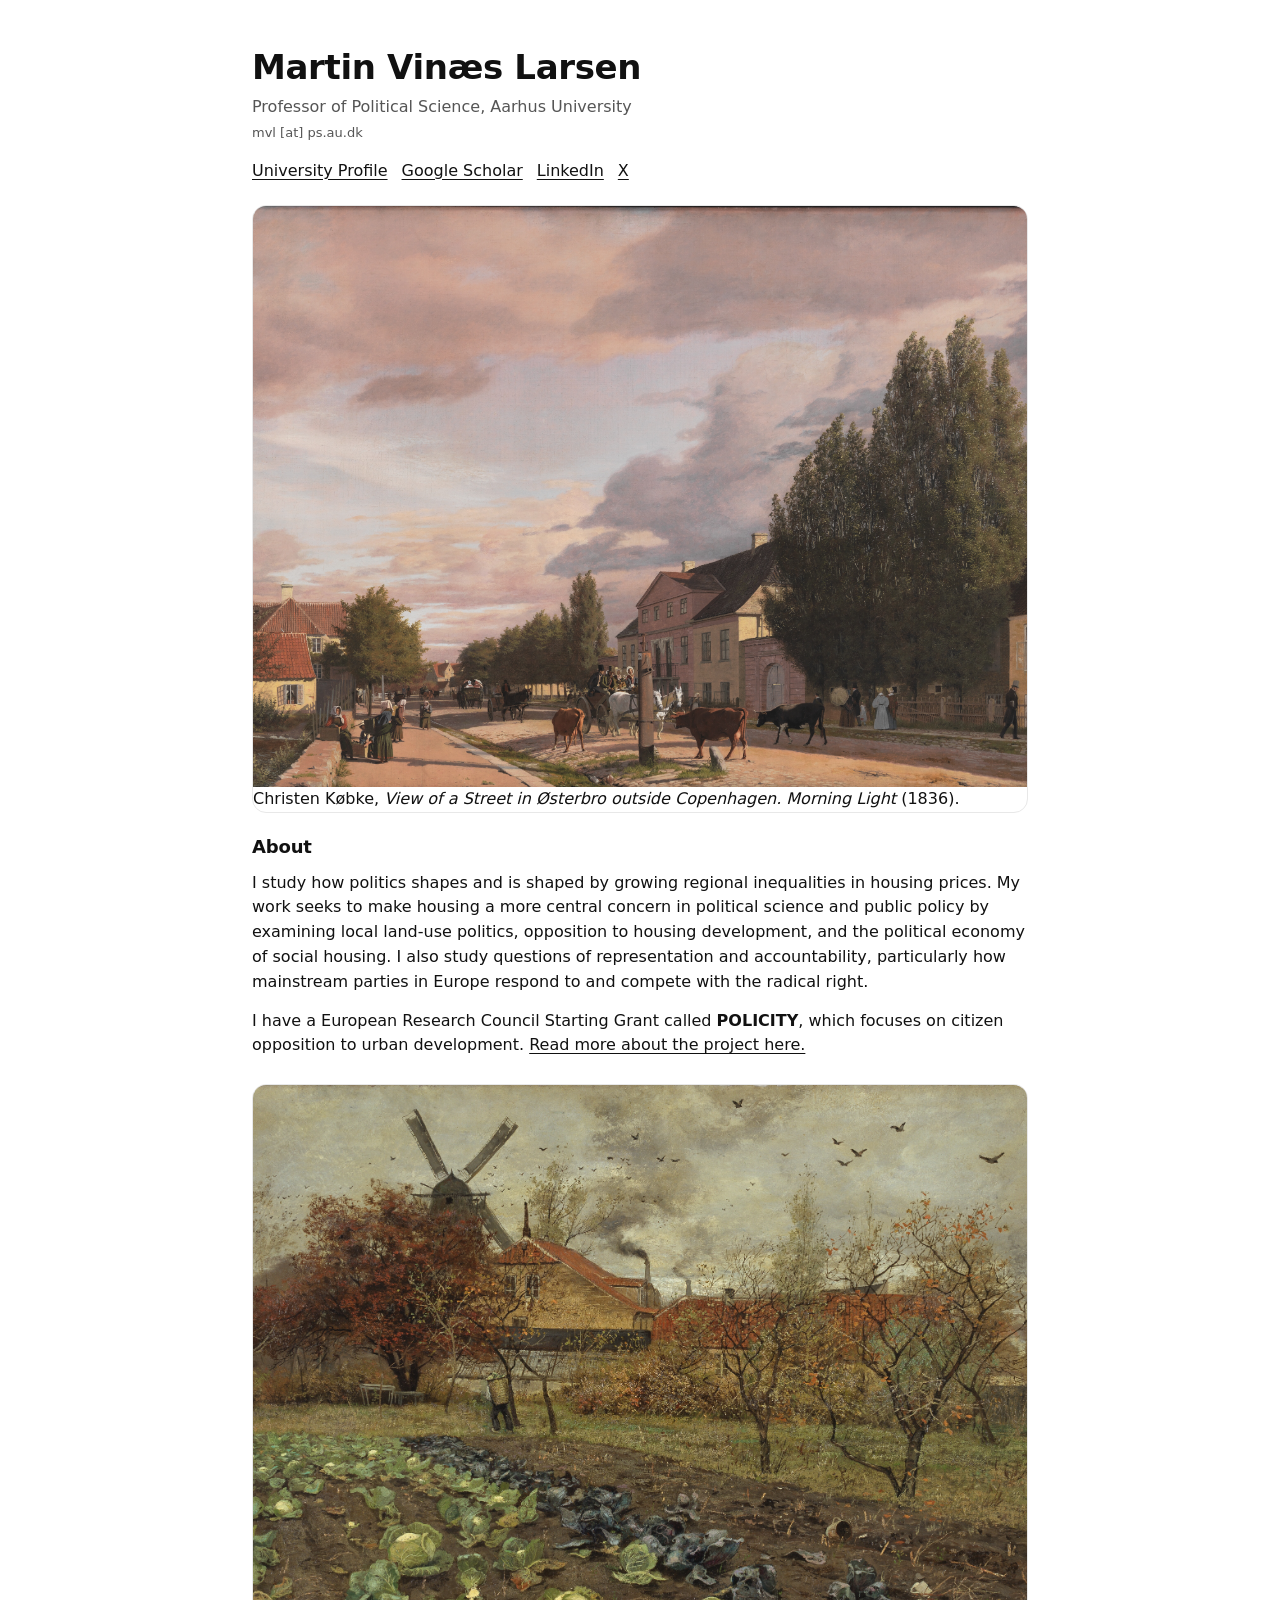
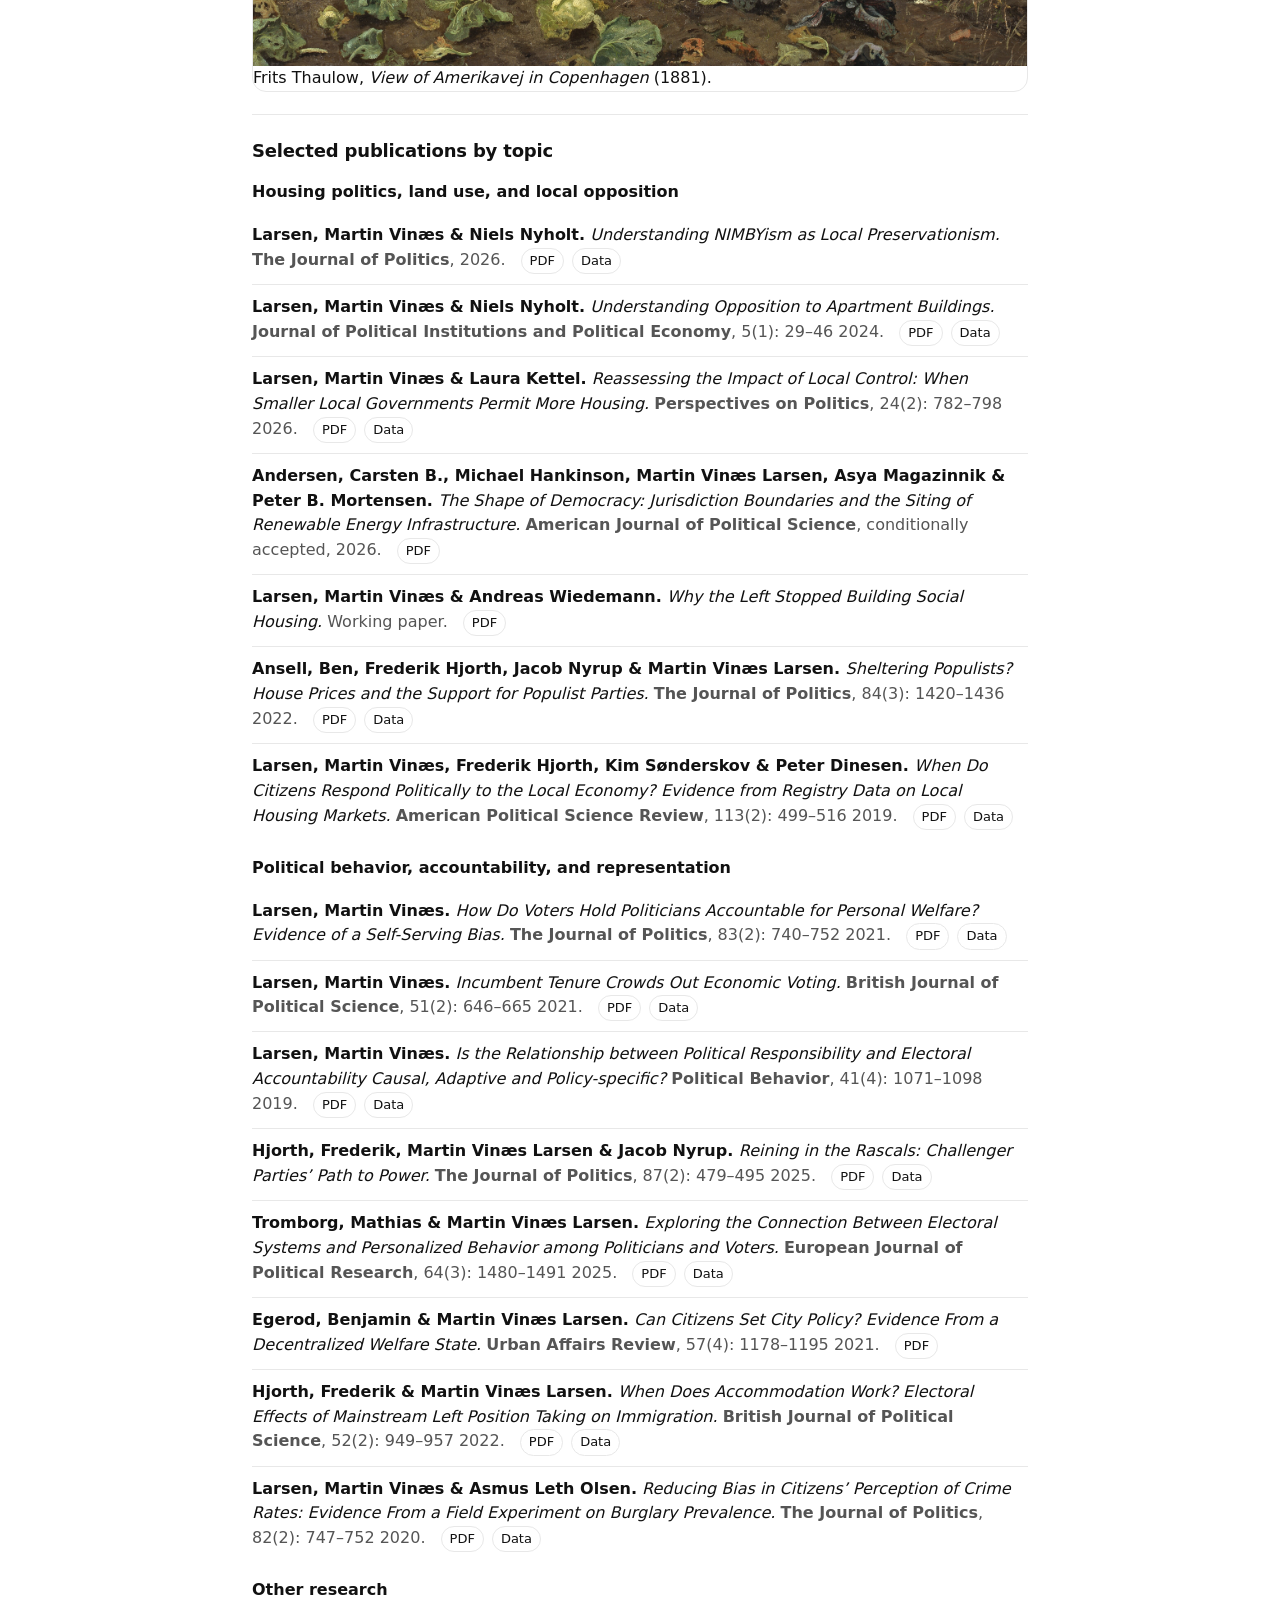
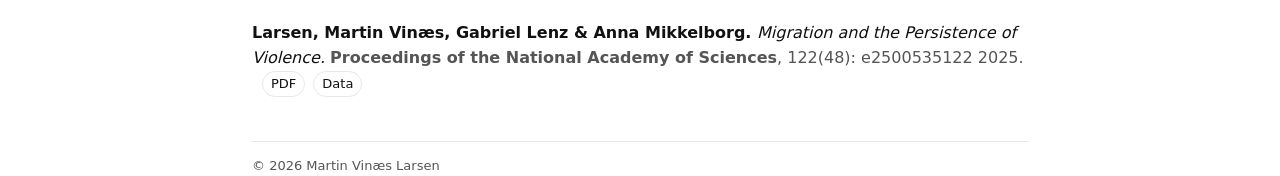
==== commit 78f1cb78: "Update index.html" ====
--- a/index.html
+++ b/index.html
@@ -1,489 +1,570 @@
 <!doctype html>
-<html lang="da">
+<html lang="en">
 <head>
-  <meta charset="utf-8">
-  <meta name="viewport" content="width=device-width, initial-scale=1, viewport-fit=cover">
-  <meta name="description" content="Strange Facts – interaktivt, kildebaseret faktatjek af udsagn fra Mads Strange i politiske debatter.">
-  <title>Strange Facts</title>
-  <style>
-    :root{
-      --bg:#f7f3eb;--paper:#fffdf8;--ink:#171717;--muted:#6b665d;--line:#d9d2c5;--panel:#efe9de;--oninvert:#fff;
-      --accent:#7b2cff;--good:#177245;--bad:#a72d2d;--nuance:#8a5b00;
-      --good-bg:#e8f5ed;--bad-bg:#faeaea;--nuance-bg:#fff3d8;--notice-line:#e7cf96;
-      --shadow:0 12px 40px rgba(32,24,10,.08);
-      box-sizing:border-box;
-      padding-top:env(safe-area-inset-top,0px);padding-bottom:env(safe-area-inset-bottom,0px);
-    }
-    @media (prefers-color-scheme:dark){
-      :root:not([data-theme="light"]){
-        --bg:#16140f;--paper:#211e18;--ink:#f1ece2;--muted:#aaa296;--line:#3a352c;--panel:#2a261f;--oninvert:#16140f;
-        --accent:#a978ff;--good:#6fd39c;--bad:#f08a8a;--nuance:#e7b95a;
-        --good-bg:#16301f;--bad-bg:#3a1c1c;--nuance-bg:#35290f;--notice-line:#5c4a1f;
-        --shadow:0 12px 40px rgba(0,0,0,.35);
-      }
-    }
-    :root[data-theme="dark"]{
-      --bg:#16140f;--paper:#211e18;--ink:#f1ece2;--muted:#aaa296;--line:#3a352c;--panel:#2a261f;--oninvert:#16140f;
-      --accent:#a978ff;--good:#6fd39c;--bad:#f08a8a;--nuance:#e7b95a;
-      --good-bg:#16301f;--bad-bg:#3a1c1c;--nuance-bg:#35290f;--notice-line:#5c4a1f;
-      --shadow:0 12px 40px rgba(0,0,0,.35);
-    }
-    *,*::before,*::after{box-sizing:inherit}
-    html{scroll-behavior:smooth;scroll-padding-top:env(safe-area-inset-top,0px);background:var(--bg)}
-    body{margin:0;background:var(--bg);color:var(--ink);font:16px/1.55 ui-sans-serif,system-ui,-apple-system,BlinkMacSystemFont,"Segoe UI",sans-serif}
-    a{color:inherit}
-    button,select{font:inherit;color:inherit}
-    button{cursor:pointer}
-    button:focus-visible,a:focus-visible{outline:3px solid var(--accent);outline-offset:2px}
-    .wrap{max-width:1050px;margin:auto;padding:22px}
-    header{padding:56px 0 30px}
-    .kicker{font-size:.78rem;text-transform:uppercase;letter-spacing:.12em;font-weight:800;color:var(--muted)}
-    h1{font-size:clamp(3rem,10vw,7rem);line-height:.9;margin:.2em 0 .18em;letter-spacing:-.065em}
-    h1 span{color:var(--accent)}
-    .lede{max-width:760px;font-size:1.08rem;color:var(--muted)}
-    .toolbar{display:flex;gap:10px;flex-wrap:wrap;align-items:center;margin:28px 0}
-    .pill,.guess,.reset{border:1px solid var(--line);background:var(--paper);border-radius:999px;padding:10px 14px;font-weight:750}
-    .pill[aria-pressed="true"]{background:var(--ink);color:var(--oninvert);border-color:var(--ink)}
-    .score{margin-left:auto;background:var(--paper);border:1px solid var(--line);border-radius:16px;padding:10px 14px;font-weight:800}
-    .grid{display:grid;grid-template-columns:repeat(2,minmax(0,1fr));gap:18px}
-    .card{background:var(--paper);border:1px solid var(--line);border-radius:24px;padding:22px;box-shadow:var(--shadow)}
-    .card.hidden{display:none}
-    .meta{display:flex;gap:8px;flex-wrap:wrap;font-size:.76rem;font-weight:800;color:var(--muted);text-transform:uppercase;letter-spacing:.06em}
-    .tag{border:1px solid var(--line);border-radius:999px;padding:4px 8px}
-    .new{background:var(--accent);color:#fff;border-color:var(--accent)}
-    blockquote{margin:18px 0 10px;font-size:1.23rem;line-height:1.35;font-weight:850;letter-spacing:-.02em}
-    .context{font-size:.92rem;color:var(--muted)}
-    .ask{margin-top:18px;font-size:.76rem;font-weight:850;text-transform:uppercase;letter-spacing:.08em;color:var(--muted)}
-    .choices{display:grid;grid-template-columns:1fr;gap:8px;margin-top:8px}
-    .guess{border-radius:13px;text-align:left;min-height:46px}
-    .guess:hover{border-color:var(--ink)}
-    .guess:disabled{cursor:default;opacity:.58}
-    .guess.picked{outline:3px solid rgba(123,44,255,.22);border-color:var(--accent);opacity:1}
-    .result{display:none;margin-top:18px;border-top:1px solid var(--line);padding-top:18px}
-    .result.open{display:block}
-    .verdict{display:inline-block;border-radius:999px;padding:5px 9px;font-size:.76rem;font-weight:900;text-transform:uppercase;letter-spacing:.05em}
-    .v-good{background:var(--good-bg);color:var(--good)}
-    .v-bad{background:var(--bad-bg);color:var(--bad)}
-    .v-nuance{background:var(--nuance-bg);color:var(--nuance)}
-    .result p{margin:.7em 0}
-    .sources{display:flex;flex-wrap:wrap;gap:4px 16px}
-    .source{display:inline-block;margin-top:6px;font-weight:850;text-decoration-thickness:1.5px;text-underline-offset:3px}
-    .method{margin:28px 0 40px;padding:22px;border:1px solid var(--line);border-radius:22px;background:var(--panel)}
-    .method h2{margin:0 0 8px;font-size:1.1rem}
-    footer{padding:12px 0 42px;color:var(--muted);font-size:.86rem}
-    .notice{font-size:.85rem;background:var(--nuance-bg);border:1px solid var(--notice-line);border-radius:14px;padding:12px 14px;margin-top:16px}
-    @media(max-width:760px){.grid{grid-template-columns:1fr}.score{margin-left:0;width:100%}header{padding-top:34px}.wrap{padding:16px}}
-    @media(prefers-reduced-motion:reduce){html{scroll-behavior:auto}}
-  </style>
+  <meta charset="utf-8" />
+  <meta name="viewport" content="width=device-width, initial-scale=1" />
+
+  <title>Martin Vinæs Larsen</title>
+  <meta
+    name="description"
+    content="Academic homepage of Martin Vinæs Larsen, Professor of Political Science at Aarhus University."
+  />
+
+  <link rel="stylesheet" href="styles.css" />
 </head>
+
 <body>
-<div class="wrap">
-  <header>
-    <div class="kicker">Politisk debat • marts–september 2026</div>
-    <h1>Strange <span>Facts</span></h1>
-    <p class="lede">Gå på opdagelse i konkrete, efterprøvelige udsagn fra Mads Strange. Gæt først, hvad dokumentationen viser, og åbn derefter faktatjekket med kilde og kontekst.</p>
-    <div class="notice"><strong>Metode:</strong> Siden vurderer ikke Mads Strange som politiker. Den vurderer kun den dokumenterbare del af de enkelte udsagn.</div>
-  </header>
-
-  <nav class="toolbar" aria-label="Filtrér faktatjek">
-    <button class="pill" data-filter="alle" aria-pressed="true">Alle</button>
-    <button class="pill" data-filter="velfærd" aria-pressed="false">Velfærd</button>
-    <button class="pill" data-filter="skat" aria-pressed="false">Skat</button>
-    <button class="pill" data-filter="retssikkerhed" aria-pressed="false">Retssikkerhed</button>
-    <button class="pill" data-filter="medier" aria-pressed="false">Medier</button>
-    <button class="pill" data-filter="politik" aria-pressed="false">Politik</button>
-    <div class="score" aria-live="polite">Udforsket: <span id="count">0</span>/<span id="total">0</span></div>
-  </nav>
-
-  <main class="grid" id="cards">
-
-    <article class="card" data-topic="velfærd" data-answer="bad">
-      <div class="meta"><span class="tag new">Ny</span><span class="tag">2024</span><span>Makeupkursus</span></div>
-      <blockquote>Region Hovedstaden finansierede et makeupkursus for transpersoner, og Rigshospitalet lagde lokaler til.</blockquote>
-      <p class="context">Kritik fremsat på sociale medier og gengivet i Ekstra Bladet.</p>
-      <div class="ask">Hvad viser dokumentationen?</div>
-      <div class="choices">
-        <button class="guess" data-guess="good">Understøttet</button>
-        <button class="guess" data-guess="bad">Ikke understøttet</button>
-        <button class="guess" data-guess="nuance">Kræver nuance</button>
-      </div>
-      <div class="result">
-        <span class="verdict v-bad">Ikke understøttet</span>
-        <p>Kurset var privat finansieret. Ekstra Bladet beskrev udsagnet som en dobbelt fejl, fordi både påstanden om offentlig finansiering og påstanden om Rigshospitalets lokaler var forkerte.</p>
-        <div class="sources"><a class="source" href="https://ekstrabladet.dk/nyheder/politik/danskpolitik/la-kandidat-i-dobbelt-svipser-anklaget-for-fake-news/10221090" target="_blank" rel="noopener">Kilde: Ekstra Bladet ↗</a></div>
-      </div>
-    </article>
-
-    <article class="card" data-topic="politik" data-answer="bad">
-      <div class="meta"><span class="tag new">Ny</span><span class="tag">jun.</span><span>Statsborgerskab</span></div>
-      <blockquote>Mellemfolkeligt Samvirke brugte skattekroner på en kampagne for at uddele flere statsborgerskaber.</blockquote>
-      <p class="context">Påstand om annoncer fra civilsamfundsorganisationen.</p>
-      <div class="ask">Hvad viser dokumentationen?</div>
-      <div class="choices">
-        <button class="guess" data-guess="good">Understøttet</button>
-        <button class="guess" data-guess="bad">Ikke understøttet</button>
-        <button class="guess" data-guess="nuance">Kræver nuance</button>
-      </div>
-      <div class="result">
-        <span class="verdict v-bad">Ikke understøttet</span>
-        <p>Annoncerne var privat finansieret og ikke betalt af offentlige midler. Berlingske afviste påstanden allerede i juni, og Ekstra Bladet har den med i sin samlede gennemgang.</p>
-        <div class="sources"><a class="source" href="https://ekstrabladet.dk/nyheder/politik/danskpolitik/alex-kronprins-taget-i-loegne-paa-stribe-skidt-pyt/11299470" target="_blank" rel="noopener">Kilde: Ekstra Bladet ↗</a></div>
-      </div>
-    </article>
-
-    <article class="card" data-topic="politik" data-answer="nuance">
-      <div class="meta"><span class="tag new">Ny</span><span class="tag">2026</span><span>Atomkraft</span></div>
-      <blockquote>Andre partier blokerede for, at eksperter kunne undersøge atomkraft i Danmark.</blockquote>
-      <p class="context">Argument i debatten om det danske forbud mod atomkraft.</p>
-      <div class="ask">Hvad viser dokumentationen?</div>
-      <div class="choices">
-        <button class="guess" data-guess="good">Understøttet</button>
-        <button class="guess" data-guess="bad">Ikke understøttet</button>
-        <button class="guess" data-guess="nuance">Kræver nuance</button>
-      </div>
-      <div class="result">
-        <span class="verdict v-nuance">Kræver nuance</span>
-        <p>Der er en kerne af noget rigtigt: Folketinget har flere gange stemt nej til Liberal Alliances forslag, blandt andet et forslag om at nedsætte en kommission om atomkraft, som klimaministeren i 2023 afviste som tung og unødvendig.</p>
-        <p>Men undersøgelsen blev ikke blokeret. Et flertal henviste i 2025 spørgsmålet til en embedsmandsanalyse, og den regeringsbestilte analyse af blandt andet SMR-teknologi blev offentliggjort i begyndelsen af 2026. Formuleringen om, at eksperter blev forhindret i at undersøge atomkraft, holder derfor ikke.</p>
-        <div class="sources"><a class="source" href="https://ekstrabladet.dk/nyheder/politik/danskpolitik/alex-kronprins-taget-i-loegne-paa-stribe-skidt-pyt/11299470" target="_blank" rel="noopener">Kilde: Ekstra Bladet ↗</a></div>
-      </div>
-    </article>
-
-    <article class="card" data-topic="politik" data-answer="nuance">
-      <div class="meta"><span class="tag new">Ny</span><span class="tag">2026</span><span>El Salvador</span></div>
-      <blockquote>Mordraten i El Salvador faldt fra 103 til 2,4 pr. 100.000 indbyggere under Nayib Bukele.</blockquote>
-      <p class="context">Brugt som eksempel på effekten af en hård kriminalitetspolitik.</p>
-      <div class="ask">Hvad viser dokumentationen?</div>
-      <div class="choices">
-        <button class="guess" data-guess="good">Understøttet</button>
-        <button class="guess" data-guess="bad">Ikke understøttet</button>
-        <button class="guess" data-guess="nuance">Kræver nuance</button>
-      </div>
-      <div class="result">
-        <span class="verdict v-nuance">Kræver nuance</span>
-        <p>Begge tal findes. Raten på omkring 103 pr. 100.000 er El Salvadors niveau i 2015, og 2,4 er det officielle tal fra Bukeles anden valgperiode. Problemet er koblingen: Bukele tiltrådte i 2019, hvor raten allerede var faldet til omkring 38. En stor del af faldet ligger altså før hans præsidenttid.</p>
-        <p>Der er også sket et markant fald under Bukele, men de officielle tal er omstridte. Kritikere peger på, at blandt andet drab begået af politiet og fund af nedgravede lig ikke indgår i opgørelsen.</p>
-        <div class="sources"><a class="source" href="https://ekstrabladet.dk/nyheder/politik/danskpolitik/alex-kronprins-taget-i-loegne-paa-stribe-skidt-pyt/11299470" target="_blank" rel="noopener">Kilde: Ekstra Bladet ↗</a></div>
-      </div>
-    </article>
-
-    <article class="card" data-topic="skat" data-answer="nuance">
-      <div class="meta"><span class="tag new">Ny</span><span class="tag">2026</span><span>Offentlige finanser</span></div>
-      <blockquote>De historiske overskud på de offentlige finanser er fortid, og Danmark kan se frem til at blive forgældet.</blockquote>
-      <p class="context">Udsagn om udviklingen i dansk økonomi.</p>
-      <div class="ask">Hvad viser dokumentationen?</div>
-      <div class="choices">
-        <button class="guess" data-guess="good">Understøttet</button>
-        <button class="guess" data-guess="bad">Ikke understøttet</button>
-        <button class="guess" data-guess="nuance">Kræver nuance</button>
-      </div>
-      <div class="result">
-        <span class="verdict v-nuance">Kræver nuance</span>
-        <p>Første del har hold i tallene. Overskuddet faldt fra cirka 130 mia. kr. i 2024 til cirka 91 mia. kr. i 2025, og Økonomiministeriet skønner, at den strukturelle saldo bliver svagt negativ i 2027 på grund af blandt andet forsvarsudgifter og skattelettelser.</p>
-        <p>Anden del holder ikke. ØMU-gælden faldt til knap 27 procent af BNP i første kvartal 2026, og den offentlige finansielle nettoformue voksede til cirka 872 mia. kr. En økonom afviser da også gældsudlægningen over for Ekstra Bladet.</p>
-        <div class="sources"><a class="source" href="https://ekstrabladet.dk/nyheder/politik/danskpolitik/alex-kronprins-taget-i-loegne-paa-stribe-skidt-pyt/11299470" target="_blank" rel="noopener">Kilde: Ekstra Bladet ↗</a></div>
-      </div>
-    </article>
-
-    <article class="card" data-topic="medier" data-answer="bad">
-      <div class="meta"><span class="tag">21. sep.</span><span>Mediestøtte</span></div>
-      <blockquote>Danskerne betaler de facto TV 2-korrespondent Jesper Steinmetz’ løn gennem mediestøtten.</blockquote>
-      <p class="context">Opslag på X i forbindelse med kritik af en TV 2-analyse af AfD’s fremgang ved delstatsvalget i Mecklenburg-Vorpommern.</p>
-      <div class="ask">Hvad viser dokumentationen?</div>
-      <div class="choices">
-        <button class="guess" data-guess="good">Understøttet</button>
-        <button class="guess" data-guess="bad">Ikke understøttet</button>
-        <button class="guess" data-guess="nuance">Kræver nuance</button>
-      </div>
-      <div class="result">
-        <span class="verdict v-bad">Ikke understøttet</span>
-        <p>TV 2 er et statsejet aktieselskab, men Kulturministeriet oplyser, at TV 2 ikke modtager offentlig støtte og overvejende finansieres af abonnements- og reklameindtægter. Statsligt ejerskab er ikke det samme som mediestøtte, og påstanden har derfor ikke dækning.</p>
-        <p>Ifølge RADIO IIII slettede Strange opslaget efter mediets henvendelse. Liberal Alliances presseafdeling oplyste, at han ikke ønskede at kommentere.</p>
-        <div class="sources"><a class="source" href="https://radio4.dk/nyheder/mads-strange-fanget-i-ny-usand-paastand-uIkYbqWsNu4WKbY1mdi9" target="_blank" rel="noopener">Kilde: RADIO IIII ↗</a></div>
-      </div>
-    </article>
-
-    <article class="card" data-topic="skat" data-answer="bad">
-      <div class="meta"><span class="tag">aug.–sep.</span><span>Gentofte Kommune</span></div>
-      <blockquote>Da Mærsk Mc-Kinney Møller døde i 2012, mistede Gentofte omkring 150 mio. kr. årligt i kommuneskat og måtte hæve skatten eller skære i udgifterne.</blockquote>
-      <p class="context">Påstanden indgik i flere Facebook-opslag som eksempel på, at ulighed kan gavne fællesskabet.</p>
-      <div class="ask">Hvad viser dokumentationen?</div>
-      <div class="choices">
-        <button class="guess" data-guess="good">Understøttet</button>
-        <button class="guess" data-guess="bad">Ikke understøttet</button>
-        <button class="guess" data-guess="nuance">Kræver nuance</button>
-      </div>
-      <div class="result">
-        <span class="verdict v-bad">Ikke understøttet</span>
-        <p>Fortællingen bygger på én Børsen-artikel fra 2012 med en anonym kilde i byrådet. Ifølge Berlingske faldt kommunens skatteindtægter ikke efter dødsfaldet, og der blev hverken skåret i udgifterne eller hævet skat.</p>
-        <p>Borgmester Michael Fenger (K), der sad i byrådet i 2012, kan ikke genkende påstanden og peger på, at et beløb af den størrelse næppe ville kunne mærkes på grund af den kommunale udligning. Strange har siden skrevet, at det er ærgerligt, at medier dengang angav et højere skattebidrag, end der senere syntes at være dokumentation for.</p>
-        <div class="sources">
-          <a class="source" href="https://www.berlingske.dk/politik/da-maersk-doede-manglede-gentofte-millioner-fortaeller-mads-strange-men-det-passer-ikke" target="_blank" rel="noopener">Kilde: Berlingske ↗</a>
-          <a class="source" href="https://piopio.dk/konservativ-borgmester-gaar-i-rette-med-ung-la-ordfoerer" target="_blank" rel="noopener">Kilde: Netavisen Pio ↗</a>
-        </div>
-      </div>
-    </article>
-
-    <article class="card" data-topic="velfærd" data-answer="bad">
-      <div class="meta"><span class="tag">16. sep.</span><span>Arne-pension</span></div>
-      <blockquote>“Otte ud af ti af dem, der er på Arne-pension, siger, at de ikke er nedslidte.”</blockquote>
-      <p class="context">Udsagn i Borgerlig Tabloid, efterfølgende faktatjekket af TjekDet.</p>
-      <div class="ask">Hvad viser dokumentationen?</div>
-      <div class="choices">
-        <button class="guess" data-guess="good">Understøttet</button>
-        <button class="guess" data-guess="bad">Ikke understøttet</button>
-        <button class="guess" data-guess="nuance">Kræver nuance</button>
-      </div>
-      <div class="result">
-        <span class="verdict v-bad">Ikke understøttet</span>
-        <p>TjekDet gennemgik den undersøgelse, der blev henvist til. Her svarede 16,5 procent, at de slet ikke følte sig fysisk nedslidte. Omkring otte ud af ti angav derimod en eller anden grad af fysisk nedslidning.</p>
-        <div class="sources"><a class="source" href="https://www.tjekdet.dk/faktatjek/mads-strange-og-joachim-b-olsen-fremsaetter-forkert-paastand-om-arne-pension" target="_blank" rel="noopener">Kilde: TjekDet ↗</a></div>
-      </div>
-    </article>
-
-    <article class="card" data-topic="velfærd" data-answer="bad">
-      <div class="meta"><span class="tag">20. maj</span><span>Handicap</span></div>
-      <blockquote>Danmark klarer sig “suverænt dårligst” blandt 31 lande til at hjælpe handicappede.</blockquote>
-      <p class="context">Strange brugte et forskningsstudie som belæg for udsagnet.</p>
-      <div class="ask">Hvad viser dokumentationen?</div>
-      <div class="choices">
-        <button class="guess" data-guess="good">Understøttet</button>
-        <button class="guess" data-guess="bad">Ikke understøttet</button>
-        <button class="guess" data-guess="nuance">Kræver nuance</button>
-      </div>
-      <div class="result">
-        <span class="verdict v-bad">Ikke understøttet</span>
-        <p>En af forskerne bag studiet afviste den udlægning. Studiet ser på forskelle mellem personer med og uden handicap, ikke på om danske handicappede absolut set får dårligst hjælp blandt de 31 lande. Strange sagde senere, at han burde have formuleret sig mere præcist.</p>
-        <div class="sources"><a class="source" href="https://www.tjekdet.dk/faktatjek/er-danmark-daarligst-i-europa-til-hjaelpe-handicappede-forsker-afviser-la-politikers" target="_blank" rel="noopener">Kilde: TjekDet ↗</a></div>
-      </div>
-    </article>
-
-    <article class="card" data-topic="skat" data-answer="nuance">
-      <div class="meta"><span class="tag">17. jun.</span><span>Indkomstskat</span></div>
-      <blockquote>Regeringen hæver skatten for danskere, der tjener under 58.000 kr. om måneden.</blockquote>
-      <p class="context">Udsagn i debat med Socialdemokratiets Thomas Skriver Jensen.</p>
-      <div class="ask">Hvad viser dokumentationen?</div>
-      <div class="choices">
-        <button class="guess" data-guess="good">Understøttet</button>
-        <button class="guess" data-guess="bad">Ikke understøttet</button>
-        <button class="guess" data-guess="nuance">Kræver nuance</button>
-      </div>
-      <div class="result">
-        <span class="verdict v-nuance">Kræver nuance</span>
-        <p>To økonomer vurderede over for TjekDet, at fastfrysningen af beløbsgrænser isoleret set giver højere indkomstskat, også for denne gruppe. Men udsagnet siger ikke noget om den samlede økonomiske effekt af hele regeringens pakke, blandt andet lavere fødevaremoms.</p>
-        <div class="sources"><a class="source" href="https://www.tjekdet.dk/faktatjek/haever-regeringen-skatten-dem-der-tjener-under-58000-om-maaneden" target="_blank" rel="noopener">Kilde: TjekDet ↗</a></div>
-      </div>
-    </article>
-
-    <article class="card" data-topic="skat" data-answer="good">
-      <div class="meta"><span class="tag">aug.–sep.</span><span>Fødevaremoms</span></div>
-      <blockquote>Regeringens planlagte momsreduktioner på fødevarer er opgjort til 17,4 mia. kr. årligt.</blockquote>
-      <p class="context">Beløbet blev brugt af Strange i flere spørgsmål til skatte- og vækstministeren.</p>
-      <div class="ask">Hvad viser dokumentationen?</div>
-      <div class="choices">
-        <button class="guess" data-guess="good">Understøttet</button>
-        <button class="guess" data-guess="bad">Ikke understøttet</button>
-        <button class="guess" data-guess="nuance">Kræver nuance</button>
-      </div>
-      <div class="result">
-        <span class="verdict v-good">Understøttet</span>
-        <p>Folketingets materiale henviser til ministeriets beregning på 17,4 mia. kr. årligt efter tilbageløb og adfærd, når restauranter holdes uden for regnestykket. Forudsætningen er vigtig, men selve tallet kan genfindes i det officielle materiale.</p>
-        <div class="sources"><a class="source" href="https://www.ft.dk/samling/20252/almdel/sau/spm/216/index.htm" target="_blank" rel="noopener">Kilde: Folketinget ↗</a></div>
-      </div>
-    </article>
-
-    <article class="card" data-topic="retssikkerhed" data-answer="nuance">
-      <div class="meta"><span class="tag">26. aug.</span><span>Skattesag</span></div>
-      <blockquote>En selvstændig var blevet pålagt at betale 110 procent i skat og havde 51 måneders ventetid i sin sag.</blockquote>
-      <p class="context">Strange brugte Jacob Thorngaards sag under et spørgsmål i Folketinget.</p>
-      <div class="ask">Hvad viser dokumentationen?</div>
-      <div class="choices">
-        <button class="guess" data-guess="good">Understøttet</button>
-        <button class="guess" data-guess="bad">Ikke understøttet</button>
-        <button class="guess" data-guess="nuance">Kræver nuance</button>
-      </div>
-      <div class="result">
-        <span class="verdict v-nuance">Kræver nuance</span>
-        <p>Folketingets referat dokumenterer, at Strange fremsatte tallene 110 procent og 51 måneder. Ministeren svarede, at det beskrevne forløb lød urimeligt, men bekræftede ikke selv de konkrete tal i sit svar. Referatet dokumenterer derfor udsagnet, men er ikke i sig selv en uafhængig verifikation af tallene.</p>
-        <div class="sources"><a class="source" href="https://www.ft.dk/forhandlinger/20252/20252M019_2026-08-26_1300.htm" target="_blank" rel="noopener">Kilde: Folketingets referat ↗</a></div>
-      </div>
-    </article>
-
-    <article class="card" data-topic="retssikkerhed" data-answer="nuance">
-      <div class="meta"><span class="tag">2. sep.</span><span>Skatteforvaltningen</span></div>
-      <blockquote>Den ene medarbejder blandt mere end 10.000, der havde til formål at sikre borgernes retssikkerhed, blev fjernet.</blockquote>
-      <p class="context">Strange henviste til nedlæggelsen af posten som borger- og retssikkerhedschef.</p>
-      <div class="ask">Hvad viser dokumentationen?</div>
-      <div class="choices">
-        <button class="guess" data-guess="good">Understøttet</button>
-        <button class="guess" data-guess="bad">Ikke understøttet</button>
-        <button class="guess" data-guess="nuance">Kræver nuance</button>
-      </div>
-      <div class="result">
-        <span class="verdict v-nuance">Kræver nuance</span>
-        <p>Stillingen som borger- og retssikkerhedschef blev nedlagt. Men ministeren svarede i samme debat, at der tidligere var én retssikkerhedschef, mens der nu var ti koordinatorer i styrelserne. Formuleringen om, at kun én medarbejder havde til formål at sikre retssikkerhed, giver derfor et ufuldstændigt billede af organiseringen.</p>
-        <div class="sources"><a class="source" href="https://www.ft.dk/samling/20252/spoergsmaal/s260/index.htm" target="_blank" rel="noopener">Kilde: Folketinget ↗</a></div>
-      </div>
-    </article>
-
-    <article class="card" data-topic="politik" data-answer="good">
-      <div class="meta"><span class="tag">2. sep.</span><span>Skatteministre</span></div>
-      <blockquote>Danmark har på fem forskellige år haft fem forskellige skatteministre, hvoraf fire var socialdemokrater, efterfulgt af en minister fra Moderaterne.</blockquote>
-      <p class="context">Strange brugte ministerudskiftningerne som argument i en debat om skatteområdet.</p>
-      <div class="ask">Hvad viser dokumentationen?</div>
-      <div class="choices">
-        <button class="guess" data-guess="good">Understøttet</button>
-        <button class="guess" data-guess="bad">Ikke understøttet</button>
-        <button class="guess" data-guess="nuance">Kræver nuance</button>
-      </div>
-      <div class="result">
-        <span class="verdict v-good">Understøttet i substansen</span>
-        <p>Folketingets ministeroversigt viser Morten Bødskov (S), Jeppe Bruus (S), Rasmus Stoklund (S), Ane Halsboe-Jørgensen (S) og derefter Jakob Engel-Schmidt (M) som skatte-/skatte- og vækstministre i den relevante årrække. Formuleringen “på fem forskellige år” er retorisk kompakt, men ministerrækken og partifordelingen kan genfindes i den officielle historik.</p>
-        <div class="sources"><a class="source" href="https://www.ft.dk/da/folkestyret/regeringen/regeringer-siden-1953" target="_blank" rel="noopener">Kilde: Folketingets ministeroversigt ↗</a></div>
-      </div>
-    </article>
-
-
-    <article class="card" data-topic="skat" data-answer="good">
-      <div class="meta"><span class="tag new">Ny</span><span class="tag">2026</span><span>Top-topskat</span></div>
-      <blockquote>Folk, der betaler top-topskat, betaler allerede omkring 18 gange så meget i skat som en gennemsnitsdansker.</blockquote>
-      <p class="context">Strange brugte tallet i sin kritik af den nye top-topskat.</p>
-      <div class="ask">Hvad viser dokumentationen?</div>
-      <div class="choices">
-        <button class="guess" data-guess="good">Understøttet</button>
-        <button class="guess" data-guess="bad">Ikke understøttet</button>
-        <button class="guess" data-guess="nuance">Kræver nuance</button>
-      </div>
-      <div class="result">
-        <span class="verdict v-good">Understøttet</span>
-        <p>CEPOS' beregning finder, at de personer, der forventedes at blive omfattet af top-topskatten, i gennemsnit betalte cirka 4 mio. kr. i skat mod cirka 220.000 kr. for befolkningen som helhed – omtrent 18 gange så meget.</p>
-        <p>Nuancen er datagrundlaget: beregningen bygger på skattebetalinger i 2021 opgjort i 2023-niveau og på gruppen af potentielle top-topskatteydere, før skatten trådte i kraft. Selve 18-gange-forholdet kan dog genfindes i analysen.</p>
-        <div class="sources"><a class="source" href="https://cepos.dk/artikler/top-topskatteydere-betaler-allerede-18-gange-sa-meget-i-skat-som-en-gennemsnitsdansker/" target="_blank" rel="noopener">Kilde: CEPOS ↗</a></div>
-      </div>
-    </article>
-
-    <article class="card" data-topic="skat" data-answer="good">
-      <div class="meta"><span class="tag new">Ny</span><span class="tag">2024</span><span>Offentligt overskud</span></div>
-      <blockquote>Det offentlige overskud var omkring 133 mia. kr. i 2024.</blockquote>
-      <p class="context">Tallet blev brugt af Strange som led i et argument om skattetrykket.</p>
-      <div class="ask">Hvad viser dokumentationen?</div>
-      <div class="choices">
-        <button class="guess" data-guess="good">Understøttet</button>
-        <button class="guess" data-guess="bad">Ikke understøttet</button>
-        <button class="guess" data-guess="nuance">Kræver nuance</button>
-      </div>
-      <div class="result">
-        <span class="verdict v-good">Understøttet</span>
-        <p>Danmarks Statistiks første opgørelse for 2024 viste et offentligt overskud på 133,2 mia. kr. En efterfølgende EU-opgørelse viste 133,3 mia. kr. Tallet Strange brugte, lå altså på linje med de officielle tal på det tidspunkt.</p>
-        <p>Nuancen er, at nationalregnskabstal revideres. Senere opgørelser har sat 2024-overskuddet lavere. Et stort offentligt overskud dokumenterer heller ikke i sig selv den politiske vurdering, at staten har opkrævet “for meget” i skat.</p>
-        <div class="sources">
-          <a class="source" href="https://www.dst.dk/da/Statistik/udgivelser/NytHtml?cid=49205" target="_blank" rel="noopener">Kilde: Danmarks Statistik, marts 2025 ↗</a>
-          <a class="source" href="https://www.dst.dk/da/Statistik/udgivelser/nyt?series=386" target="_blank" rel="noopener">Senere revisioner ↗</a>
-        </div>
-      </div>
-    </article>
-
-    <article class="card" data-topic="retssikkerhed" data-answer="good">
-      <div class="meta"><span class="tag new">Ny</span><span class="tag">sep.</span><span>115 pct. skat</span></div>
-      <blockquote>En 68-årig sygeplejerske stod til en samlet skattebelastning på 115 procent.</blockquote>
-      <p class="context">Strange har brugt sagen som eksempel i debatten om “rette indkomstmodtager”.</p>
-      <div class="ask">Hvad viser dokumentationen?</div>
-      <div class="choices">
-        <button class="guess" data-guess="good">Understøttet</button>
-        <button class="guess" data-guess="bad">Ikke understøttet</button>
-        <button class="guess" data-guess="nuance">Kræver nuance</button>
-      </div>
-      <div class="result">
-        <span class="verdict v-good">Understøttet</span>
-        <p>Ved Folketingets behandling af beslutningsforslag B 27 blev sagen om “Rie, en 68-årig sygeplejerske” konkret beskrevet med, at hun stod til 115 pct. i samlet skat. Den dokumenterbare kerne i Stranges udsagn kan dermed genfindes i Folketingets materiale.</p>
-        <p>Nuancen ligger i ordvalget. Det officielle referat siger, at hun <em>stod til</em> 115 pct. Hvis udsagnet formuleres som, at hun allerede endeligt havde <em>betalt</em> 115 pct., går det længere end det, denne kilde dokumenterer.</p>
-        <div class="sources"><a class="source" href="https://www.ft.dk/samling/20252/beslutningsforslag/B27/BEH1-23/forhandling.htm" target="_blank" rel="noopener">Kilde: Folketinget ↗</a></div>
-      </div>
-    </article>
-
-    <article class="card" data-topic="skat" data-answer="good">
-      <div class="meta"><span class="tag new">Ny</span><span class="tag">2026</span><span>Ejendomsvurderinger</span></div>
-      <blockquote>Vurderingsstyrelsen kendte siden februar til problemer, der berørte omkring 100.000 vurderinger af ejerlejligheder.</blockquote>
-      <p class="context">Strange brugte tidslinjen i sin kritik af håndteringen af fejl i 2022-vurderingerne.</p>
-      <div class="ask">Hvad viser dokumentationen?</div>
-      <div class="choices">
-        <button class="guess" data-guess="good">Understøttet</button>
-        <button class="guess" data-guess="bad">Ikke understøttet</button>
-        <button class="guess" data-guess="nuance">Kræver nuance</button>
-      </div>
-      <div class="result">
-        <span class="verdict v-good">Understøttet</span>
-        <p>Vurderingsstyrelsen oplyste i september, at den undersøgte cirka 100.000 udsendte 2022-vurderinger af ejerlejligheder. Folketingets materiale om sagen beskriver samtidig den konkrete fejl som noget, styrelsen havde kendt til siden februar.</p>
-        <p>Det understøtter Stranges faktuelle tidslinje. Nuancen er, at tidslinjen ikke i sig selv dokumenterer eventuelle videre påstande om motiv – for eksempel at oplysninger bevidst skulle være blevet holdt tilbage.</p>
-        <div class="sources">
-          <a class="source" href="https://vurdst.dk/nyheder/pressemeddelelse-der-er-identificeret-fejl-i-nogle-af-de-udsendte-2022-vurderinger-af-ejerlejligheder-der-arbejdes-paa-en-loesning" target="_blank" rel="noopener">Kilde: Vurderingsstyrelsen ↗</a>
-          <a class="source" href="https://www.ft.dk/samling/20252/almdel/SAU/samspm/G/index.htm" target="_blank" rel="noopener">Kilde: Folketinget ↗</a>
-        </div>
-      </div>
-    </article>
+  <main class="wrap">
+    <header>
+      <h1>Martin Vinæs Larsen</h1>
+
+      <p class="subtitle">
+        Professor of Political Science, Aarhus University<br />
+        <span class="small">mvl [at] ps.au.dk</span>
+      </p>
+
+      <nav class="links" aria-label="Links">
+        <a
+          href="https://www.au.dk/mvl@ps.au.dk"
+          target="_blank"
+          rel="noopener noreferrer"
+        >
+          University Profile
+        </a>
+
+        <a
+          href="https://scholar.google.com/citations?user=05wzGccAAAAJ&amp;hl=da"
+          target="_blank"
+          rel="noopener noreferrer"
+        >
+          Google Scholar
+        </a>
+
+        <a
+          href="https://dk.linkedin.com/in/martin-vin%C3%A6s-larsen-16860236"
+          target="_blank"
+          rel="noopener noreferrer"
+        >
+          LinkedIn
+        </a>
+
+        <a
+          href="https://x.com/mvinaes"
+          target="_blank"
+          rel="noopener noreferrer"
+        >
+          X
+        </a>
+      </nav>
+    </header>
+
+    <figure class="banner">
+      <img
+        src="assets/kobke-osterbro.jpg"
+        style="width: 100%; aspect-ratio: 4 / 3; object-fit: cover; object-position: center 65%;"
+        alt="Christen Købke, View of a Street in Østerbro outside Copenhagen. Morning Light, 1836"
+      />
+      <figcaption class="image-credit">
+        Christen Købke, <em>View of a Street in Østerbro outside Copenhagen. Morning Light</em> (1836).
+      </figcaption>
+    </figure>
+
+    <section id="about">
+      <h2>About</h2>
+
+      <p>
+I study how politics shapes and is shaped by growing regional inequalities in housing prices. My work seeks to make housing a more central concern in political science and public policy by examining local land-use politics, opposition to housing development, and the political economy of social housing. I also study questions of representation and accountability, particularly how mainstream parties in Europe respond to and compete with the radical right.
+      </p>
+
+      <p>
+        I have a European Research Council Starting Grant called
+        <strong>POLICITY</strong>, which focuses on citizen opposition to urban
+        development.
+        <a
+          href="https://policity.martinvlarsen.com"
+          target="_blank"
+          rel="noopener noreferrer"
+        >
+          Read more about the project here.
+        </a>
+      </p>
+    </section>
+
+    <figure class="banner">
+      <img
+        src="assets/thaulow-amerikavej.jpg"
+        style="width: 100%; aspect-ratio: 4 / 3; object-fit: cover; object-position: center 35%;"
+        alt="Frits Thaulow, View of Amerikavej in Copenhagen, 1881"
+      />
+      <figcaption class="image-credit">
+        Frits Thaulow, <em>View of Amerikavej in Copenhagen</em> (1881).
+      </figcaption>
+    </figure>
+
+    <hr />
+
+    <section id="pubs">
+      <h2>Selected publications by topic</h2>
+
+      <h3>Housing politics, land use, and local opposition</h3>
+
+      <ul class="pub">
+        <li>
+          <strong>Larsen, Martin Vinæs &amp; Niels Nyholt.</strong>
+          <em>Understanding NIMBYism as Local Preservationism.</em>
+          <span class="meta">
+            <strong>The Journal of Politics</strong>, 2026.
+          </span>
+          <span class="links-inline">
+            <a
+              class="chip"
+              href="https://www.journals.uchicago.edu/doi/10.1086/741691"
+              target="_blank"
+              rel="noopener noreferrer"
+            >
+              PDF
+            </a>
+            <a
+              class="chip"
+              href="https://doi.org/10.7910/DVN/IJEUE1"
+              target="_blank"
+              rel="noopener noreferrer"
+            >
+              Data
+            </a>
+          </span>
+        </li>
+
+        <li>
+          <strong>Larsen, Martin Vinæs &amp; Niels Nyholt.</strong>
+          <em>Understanding Opposition to Apartment Buildings.</em>
+          <span class="meta">
+            <strong>Journal of Political Institutions and Political Economy</strong>,
+            5(1): 29–46 2024.
+          </span>
+          <span class="links-inline">
+            <a
+              class="chip"
+              href="apartments.pdf"
+              target="_blank"
+              rel="noopener noreferrer"
+            >
+              PDF
+            </a>
+            <a
+              class="chip"
+              href="https://doi.org/10.7910/DVN/1ZPAKL"
+              target="_blank"
+              rel="noopener noreferrer"
+            >
+              Data
+            </a>
+          </span>
+        </li>
+
+        <li>
+          <strong>Larsen, Martin Vinæs &amp; Laura Kettel.</strong>
+          <em>
+            Reassessing the Impact of Local Control: When Smaller Local
+            Governments Permit More Housing.
+          </em>
+          <span class="meta">
+            <strong>Perspectives on Politics</strong>, 24(2): 782–798 2026.
+          </span>
+          <span class="links-inline">
+            <a
+              class="chip"
+              href="localcontrol.pdf"
+              target="_blank"
+              rel="noopener noreferrer"
+            >
+              PDF
+            </a>
+            <a
+              class="chip"
+              href="https://doi.org/10.7910/DVN/K87D6F"
+              target="_blank"
+              rel="noopener noreferrer"
+            >
+              Data
+            </a>
+          </span>
+        </li>
+
+        <li>
+          <strong>
+            Andersen, Carsten B., Michael Hankinson, Martin Vinæs Larsen,
+            Asya Magazinnik &amp; Peter B. Mortensen.
+          </strong>
+          <em>
+            The Shape of Democracy: Jurisdiction Boundaries and the Siting of
+            Renewable Energy Infrastructure.
+          </em>
+          <span class="meta">
+            <strong>American Journal of Political Science</strong>,
+            conditionally accepted, 2026.
+          </span>
+          <span class="links-inline">
+            <a
+              class="chip"
+              href="turbine.pdf"
+              target="_blank"
+              rel="noopener noreferrer"
+            >
+              PDF
+            </a>
+          </span>
+        </li>
+
+        <li>
+          <strong>Larsen, Martin Vinæs &amp; Andreas Wiedemann.</strong>
+          <em>Why the Left Stopped Building Social Housing.</em>
+          <span class="meta">Working paper.</span>
+          <span class="links-inline">
+            <a
+              class="chip"
+              href="https://osf.io/preprints/socarxiv/ncsqd_v1"
+              target="_blank"
+              rel="noopener noreferrer"
+            >
+              PDF
+            </a>
+          </span>
+        </li>
+
+        <li>
+          <strong>
+            Ansell, Ben, Frederik Hjorth, Jacob Nyrup &amp; Martin Vinæs Larsen.
+          </strong>
+          <em>
+            Sheltering Populists? House Prices and the Support for Populist
+            Parties.
+          </em>
+          <span class="meta">
+            <strong>The Journal of Politics</strong>, 84(3): 1420–1436 2022.
+          </span>
+          <span class="links-inline">
+            <a
+              class="chip"
+              href="shelter.pdf"
+              target="_blank"
+              rel="noopener noreferrer"
+            >
+              PDF
+            </a>
+            <a
+              class="chip"
+              href="https://doi.org/10.7910/DVN/EVTNOQ"
+              target="_blank"
+              rel="noopener noreferrer"
+            >
+              Data
+            </a>
+          </span>
+        </li>
+
+        <li>
+          <strong>
+            Larsen, Martin Vinæs, Frederik Hjorth, Kim Sønderskov &amp;
+            Peter Dinesen.
+          </strong>
+          <em>
+            When Do Citizens Respond Politically to the Local Economy?
+            Evidence from Registry Data on Local Housing Markets.
+          </em>
+          <span class="meta">
+            <strong>American Political Science Review</strong>,
+            113(2): 499–516 2019.
+          </span>
+          <span class="links-inline">
+            <a
+              class="chip"
+              href="localecon.pdf"
+              target="_blank"
+              rel="noopener noreferrer"
+            >
+              PDF
+            </a>
+            <a
+              class="chip"
+              href="https://doi.org/10.7910/DVN/EKZQSZ"
+              target="_blank"
+              rel="noopener noreferrer"
+            >
+              Data
+            </a>
+          </span>
+        </li>
+      </ul>
+
+      <h3>Political behavior, accountability, and representation</h3>
+
+      <ul class="pub">
+        <li>
+          <strong>Larsen, Martin Vinæs.</strong>
+          <em>
+            How Do Voters Hold Politicians Accountable for Personal Welfare?
+            Evidence of a Self-Serving Bias.
+          </em>
+          <span class="meta">
+            <strong>The Journal of Politics</strong>, 83(2): 740–752 2021.
+          </span>
+          <span class="links-inline">
+            <a
+              class="chip"
+              href="selfserve.pdf"
+              target="_blank"
+              rel="noopener noreferrer"
+            >
+              PDF
+            </a>
+            <a
+              class="chip"
+              href="https://doi.org/10.7910/DVN/XMUSDC"
+              target="_blank"
+              rel="noopener noreferrer"
+            >
+              Data
+            </a>
+          </span>
+        </li>
+
+        <li>
+          <strong>Larsen, Martin Vinæs.</strong>
+          <em>Incumbent Tenure Crowds Out Economic Voting.</em>
+          <span class="meta">
+            <strong>British Journal of Political Science</strong>,
+            51(2): 646–665 2021.
+          </span>
+          <span class="links-inline">
+            <a
+              class="chip"
+              href="tenure.pdf"
+              target="_blank"
+              rel="noopener noreferrer"
+            >
+              PDF
+            </a>
+            <a
+              class="chip"
+              href="https://doi.org/10.7910/DVN/EB1T26"
+              target="_blank"
+              rel="noopener noreferrer"
+            >
+              Data
+            </a>
+          </span>
+        </li>
+
+        <li>
+          <strong>Larsen, Martin Vinæs.</strong>
+          <em>
+            Is the Relationship between Political Responsibility and Electoral
+            Accountability Causal, Adaptive and Policy-specific?
+          </em>
+          <span class="meta">
+            <strong>Political Behavior</strong>, 41(4): 1071–1098 2019.
+          </span>
+          <span class="links-inline">
+            <a
+              class="chip"
+              href="adaptive.pdf"
+              target="_blank"
+              rel="noopener noreferrer"
+            >
+              PDF
+            </a>
+            <a
+              class="chip"
+              href="https://doi.org/10.7910/DVN/0AX8T1"
+              target="_blank"
+              rel="noopener noreferrer"
+            >
+              Data
+            </a>
+          </span>
+        </li>
+
+        <li>
+          <strong>
+            Hjorth, Frederik, Martin Vinæs Larsen &amp; Jacob Nyrup.
+          </strong>
+          <em>Reining in the Rascals: Challenger Parties’ Path to Power.</em>
+          <span class="meta">
+            <strong>The Journal of Politics</strong>, 87(2): 479–495 2025.
+          </span>
+          <span class="links-inline">
+            <a
+              class="chip"
+              href="rascals.pdf"
+              target="_blank"
+              rel="noopener noreferrer"
+            >
+              PDF
+            </a>
+            <a
+              class="chip"
+              href="https://doi.org/10.7910/DVN/FLGPW8"
+              target="_blank"
+              rel="noopener noreferrer"
+            >
+              Data
+            </a>
+          </span>
+        </li>
+
+        <li>
+          <strong>Tromborg, Mathias &amp; Martin Vinæs Larsen.</strong>
+          <em>
+            Exploring the Connection Between Electoral Systems and Personalized
+            Behavior among Politicians and Voters.
+          </em>
+          <span class="meta">
+            <strong>European Journal of Political Research</strong>,
+            64(3): 1480–1491 2025.
+          </span>
+          <span class="links-inline">
+            <a
+              class="chip"
+              href="elecsys.pdf"
+              target="_blank"
+              rel="noopener noreferrer"
+            >
+              PDF
+            </a>
+            <a
+              class="chip"
+              href="https://ejpr.onlinelibrary.wiley.com/action/downloadSupplement?doi=10.1111%2F1475-6765.12737&amp;file=ejpr12737-sup-0002-SuppMat.zip"
+              target="_blank"
+              rel="noopener noreferrer"
+            >
+              Data
+            </a>
+          </span>
+        </li>
+
+        <li>
+          <strong>Egerod, Benjamin &amp; Martin Vinæs Larsen.</strong>
+          <em>
+            Can Citizens Set City Policy? Evidence From a Decentralized Welfare
+            State.
+          </em>
+          <span class="meta">
+            <strong>Urban Affairs Review</strong>, 57(4): 1178–1195 2021.
+          </span>
+          <span class="links-inline">
+            <a
+              class="chip"
+              href="cancitizens.pdf"
+              target="_blank"
+              rel="noopener noreferrer"
+            >
+              PDF
+            </a>
+          </span>
+        </li>
+
+        <li>
+          <strong>Hjorth, Frederik &amp; Martin Vinæs Larsen.</strong>
+          <em>
+            When Does Accommodation Work? Electoral Effects of Mainstream Left
+            Position Taking on Immigration.
+          </em>
+          <span class="meta">
+            <strong>British Journal of Political Science</strong>,
+            52(2): 949–957 2022.
+          </span>
+          <span class="links-inline">
+            <a
+              class="chip"
+              href="accom.pdf"
+              target="_blank"
+              rel="noopener noreferrer"
+            >
+              PDF
+            </a>
+            <a
+              class="chip"
+              href="https://doi.org/10.7910/DVN/QXBZOZ"
+              target="_blank"
+              rel="noopener noreferrer"
+            >
+              Data
+            </a>
+          </span>
+        </li>
+
+        <li>
+          <strong>Larsen, Martin Vinæs &amp; Asmus Leth Olsen.</strong>
+          <em>
+            Reducing Bias in Citizens’ Perception of Crime Rates: Evidence From
+            a Field Experiment on Burglary Prevalence.
+          </em>
+          <span class="meta">
+            <strong>The Journal of Politics</strong>, 82(2): 747–752 2020.
+          </span>
+          <span class="links-inline">
+            <a
+              class="chip"
+              href="olsen_jop.pdf"
+              target="_blank"
+              rel="noopener noreferrer"
+            >
+              PDF
+            </a>
+            <a
+              class="chip"
+              href="https://doi.org/10.7910/DVN/PUIROM"
+              target="_blank"
+              rel="noopener noreferrer"
+            >
+              Data
+            </a>
+          </span>
+        </li>
+      </ul>
+
+      <h3>Other research</h3>
+
+      <ul class="pub">
+        <li>
+          <strong>
+            Larsen, Martin Vinæs, Gabriel Lenz &amp; Anna Mikkelborg.
+          </strong>
+          <em>Migration and the Persistence of Violence.</em>
+          <span class="meta">
+            <strong>Proceedings of the National Academy of Sciences</strong>,
+            122(48): e2500535122 2025.
+          </span>
+          <span class="links-inline">
+            <a
+              class="chip"
+              href="migration.pdf"
+              target="_blank"
+              rel="noopener noreferrer"
+            >
+              PDF
+            </a>
+            <a
+              class="chip"
+              href="https://osf.io/pr97f"
+              target="_blank"
+              rel="noopener noreferrer"
+            >
+              Data
+            </a>
+          </span>
+        </li>
+      </ul>
+    </section>
+
+    <footer class="footer">
+      <div>© <span id="year"></span> Martin Vinæs Larsen</div>
+    </footer>
   </main>
 
-  <section class="method">
-    <h2>Sådan læses kategorierne</h2>
-    <p><strong>Understøttet:</strong> den konkrete efterprøvelige påstand kan genfindes i den citerede dokumentation. <strong>Ikke understøttet:</strong> den kilde, der bruges som belæg, modsiger eller bærer ikke påstanden. <strong>Kræver nuance:</strong> dele er dokumenterede, men formuleringen afhænger af afgrænsning, forudsætninger eller mangler uafhængig bekræftelse.</p>
-    <button class="reset" id="reset">Start forfra</button>
-  </section>
-
-  <footer>
-    Strange Facts er en kildebaseret oversigt over konkrete udsagn i politisk debat. Klik altid videre til originalkilden for fuld kontekst. Senest opdateret 28. september 2026. Fire nye understøttede udsagn er tilføjet med kilde og nuance.
-  </footer>
-</div>
-
-<script>
-(() => {
-  const cards = [...document.querySelectorAll('.card')];
-  const filters = [...document.querySelectorAll('.pill[data-filter]')];
-  const count = document.getElementById('count');
-  const reset = document.getElementById('reset');
-  document.getElementById('total').textContent = cards.length;
-  const seen = new Set();
-
-  function updateCount(){ count.textContent = seen.size; }
-
-  cards.forEach((card, index) => {
-    card.querySelectorAll('.guess').forEach(btn => {
-      btn.addEventListener('click', () => {
-        seen.add(index);
-        updateCount();
-        card.querySelector('.result').classList.add('open');
-        card.querySelectorAll('.guess').forEach(b => {
-          b.disabled = true;
-          b.classList.remove('picked');
-        });
-        btn.classList.add('picked');
-      });
-    });
-  });
-
-  filters.forEach(btn => {
-    btn.addEventListener('click', () => {
-      const chosen = btn.dataset.filter;
-      filters.forEach(b => b.setAttribute('aria-pressed', b === btn ? 'true' : 'false'));
-      cards.forEach(card => {
-        card.classList.toggle('hidden', chosen !== 'alle' && card.dataset.topic !== chosen);
-      });
-    });
-  });
-
-  reset.addEventListener('click', () => {
-    seen.clear(); updateCount();
-    cards.forEach(card => {
-      card.classList.remove('hidden');
-      card.querySelector('.result').classList.remove('open');
-      card.querySelectorAll('.guess').forEach(b => {
-        b.disabled = false; b.classList.remove('picked');
-      });
-    });
-    filters.forEach((b,i) => b.setAttribute('aria-pressed', i === 0 ? 'true' : 'false'));
-    window.scrollTo({top:0,behavior:'smooth'});
-  });
-})();
-</script>
+  <script>
+    document.getElementById("year").textContent = new Date().getFullYear();
+  </script>
 </body>
 </html>
-
--- a/styles.css
+++ b/styles.css
@@ -0,0 +1,128 @@
+/* Minimal academic layout */
+:root{
+  --bg:#ffffff;
+  --text:#111111;
+  --muted:#555555;
+  --rule:#e8e8e8;
+  --link:#111111;
+  --max: 820px;
+  --radius: 14px;
+}
+
+*{box-sizing:border-box;}
+html,body{height:100%;}
+body{
+  margin:0;
+  background:var(--bg);
+  color:var(--text);
+  font:16px/1.55 ui-sans-serif, system-ui, -apple-system, Segoe UI, Roboto, Helvetica, Arial, "Apple Color Emoji","Segoe UI Emoji";
+}
+
+a{color:var(--link); text-decoration: underline; text-underline-offset: 3px;}
+a:hover{opacity:.75;}
+
+.wrap{max-width:var(--max); margin:48px auto; padding:0 22px;}
+header{margin-bottom:22px;}
+h1{
+  font-size:34px;
+  line-height:1.15;
+  margin:0 0 8px 0;
+  letter-spacing:-0.01em;
+}
+.subtitle{margin:0; color:var(--muted);}
+.links{
+  margin-top:14px;
+  display:flex;
+  flex-wrap:wrap;
+  gap:10px 14px;
+  color:var(--muted);
+}
+.links a{color:var(--text);}
+
+.hero{
+  margin:26px 0 24px 0;
+  border-radius: var(--radius);
+  overflow:hidden;
+  border: 1px solid var(--rule);
+}
+.hero img{
+  width:100%;
+  height:auto;
+  display:block;
+}
+.caption{
+  font-size:13px;
+  color:var(--muted);
+  padding:10px 12px;
+  border-top: 1px solid var(--rule);
+  background:#fafafa;
+}
+
+hr{
+  border:0;
+  border-top:1px solid var(--rule);
+  margin:22px 0;
+}
+
+section{margin: 18px 0 26px 0;}
+h2{
+  font-size:18px;
+  margin:0 0 10px 0;
+  letter-spacing:-0.01em;
+}
+h3{
+  font-size:16px;
+  margin:16px 0 8px 0;
+}
+p{margin:0 0 14px 0;}
+ul.pub{list-style:none; padding:0; margin:0;}
+ul.pub li{
+  padding:10px 0;
+  border-top:1px solid var(--rule);
+}
+ul.pub li:first-child{border-top:0;}
+.pub .meta{color:var(--muted);}
+.small{font-size:13px; color:var(--muted);}
+.footer{margin-top:34px; padding-top:14px; border-top:1px solid var(--rule); color:var(--muted); font-size:13px;}
+@media (max-width:520px){
+  .wrap{margin:28px auto;}
+  h1{font-size:28px;}
+}
+
+/* Wide banners (two scenes) */
+.banner{
+  margin: 22px 0 20px 0;
+  border-radius: var(--radius);
+  overflow:hidden;
+  border: 1px solid var(--rule);
+}
+.banner img{
+  width:100%;
+  height:auto;
+  display:block;
+}
+.banner .caption{
+  font-size:13px;
+  color:var(--muted);
+  padding:10px 12px;
+  border-top: 1px solid var(--rule);
+  background:#fafafa;
+}
+
+/* PDF/Data chips */
+.links-inline{
+  margin-left: 10px;
+  display: inline-flex;
+  gap: 8px;
+  flex-wrap: wrap;
+}
+.chip{
+  display: inline-block;
+  padding: 2px 8px;
+  border: 1px solid var(--rule);
+  border-radius: 999px;
+  text-decoration: none;
+  font-size: 13px;
+}
+.chip:hover{ opacity: .75; }
+
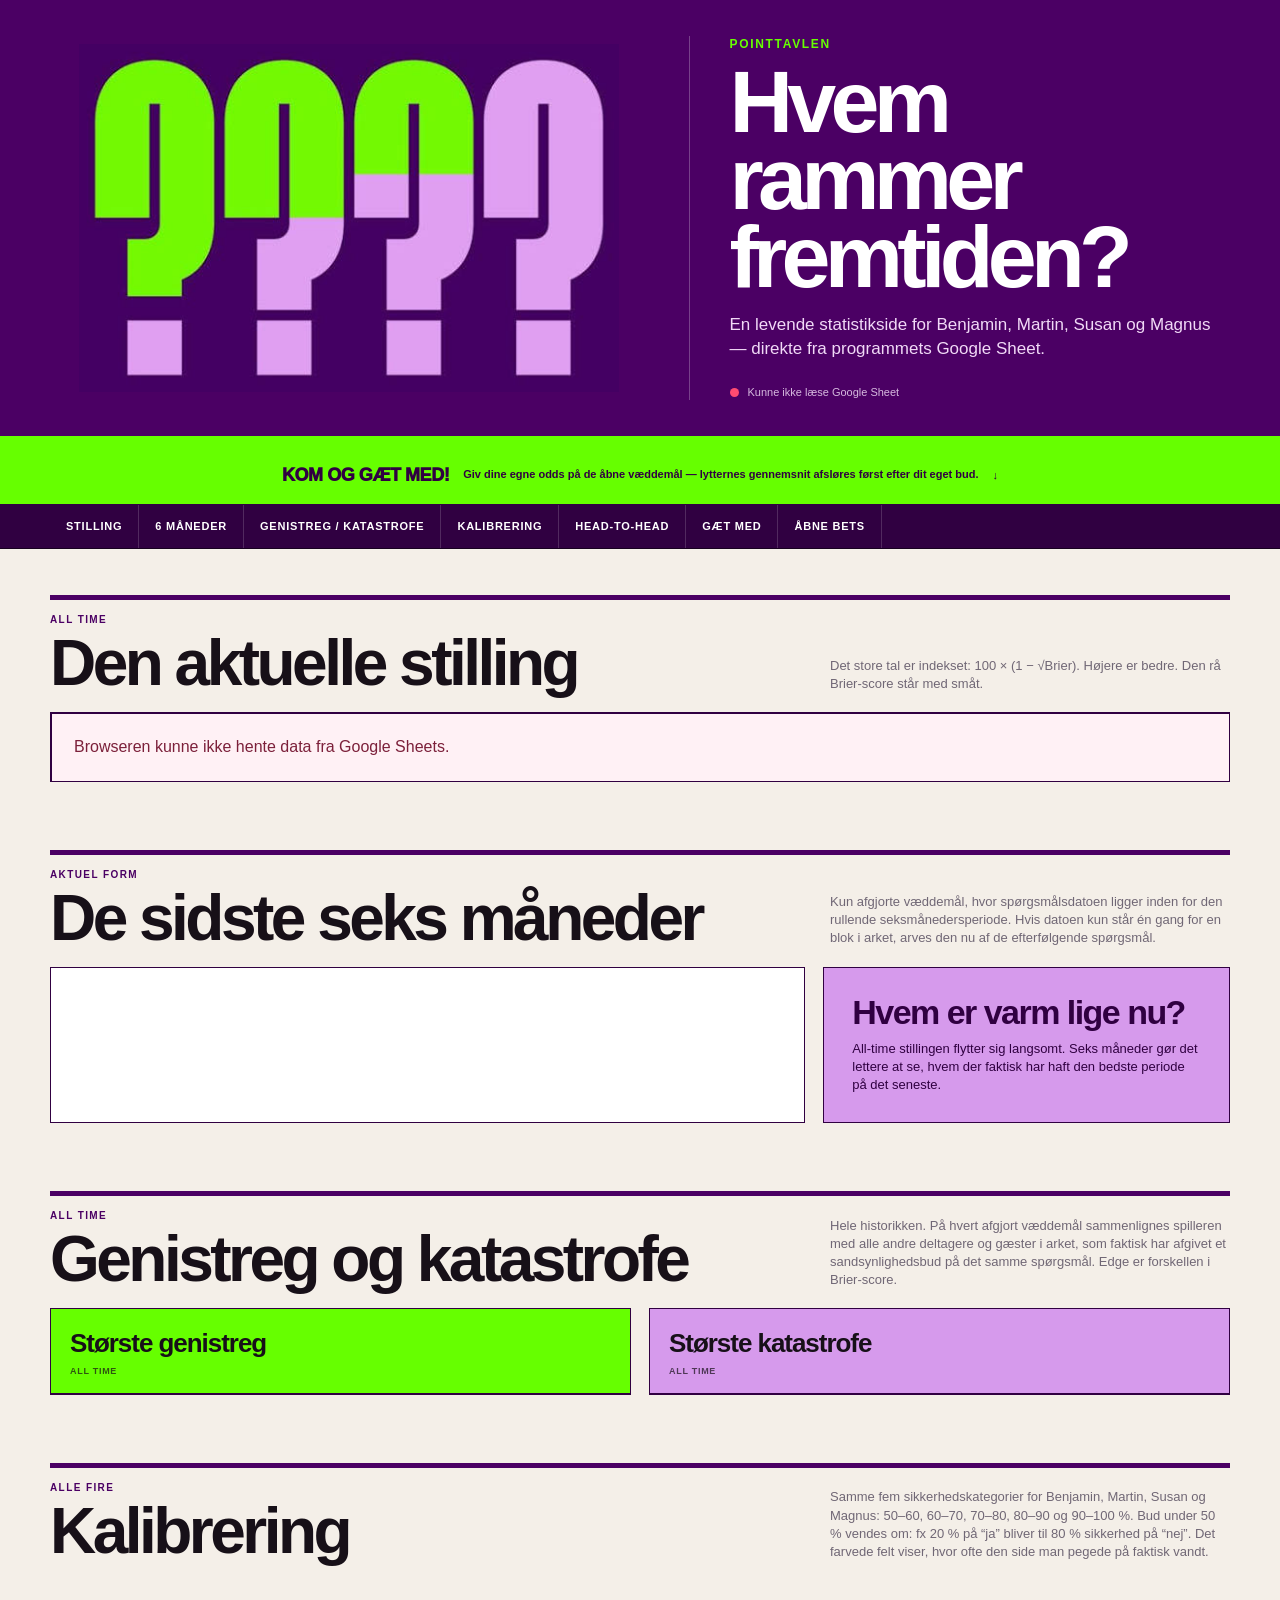
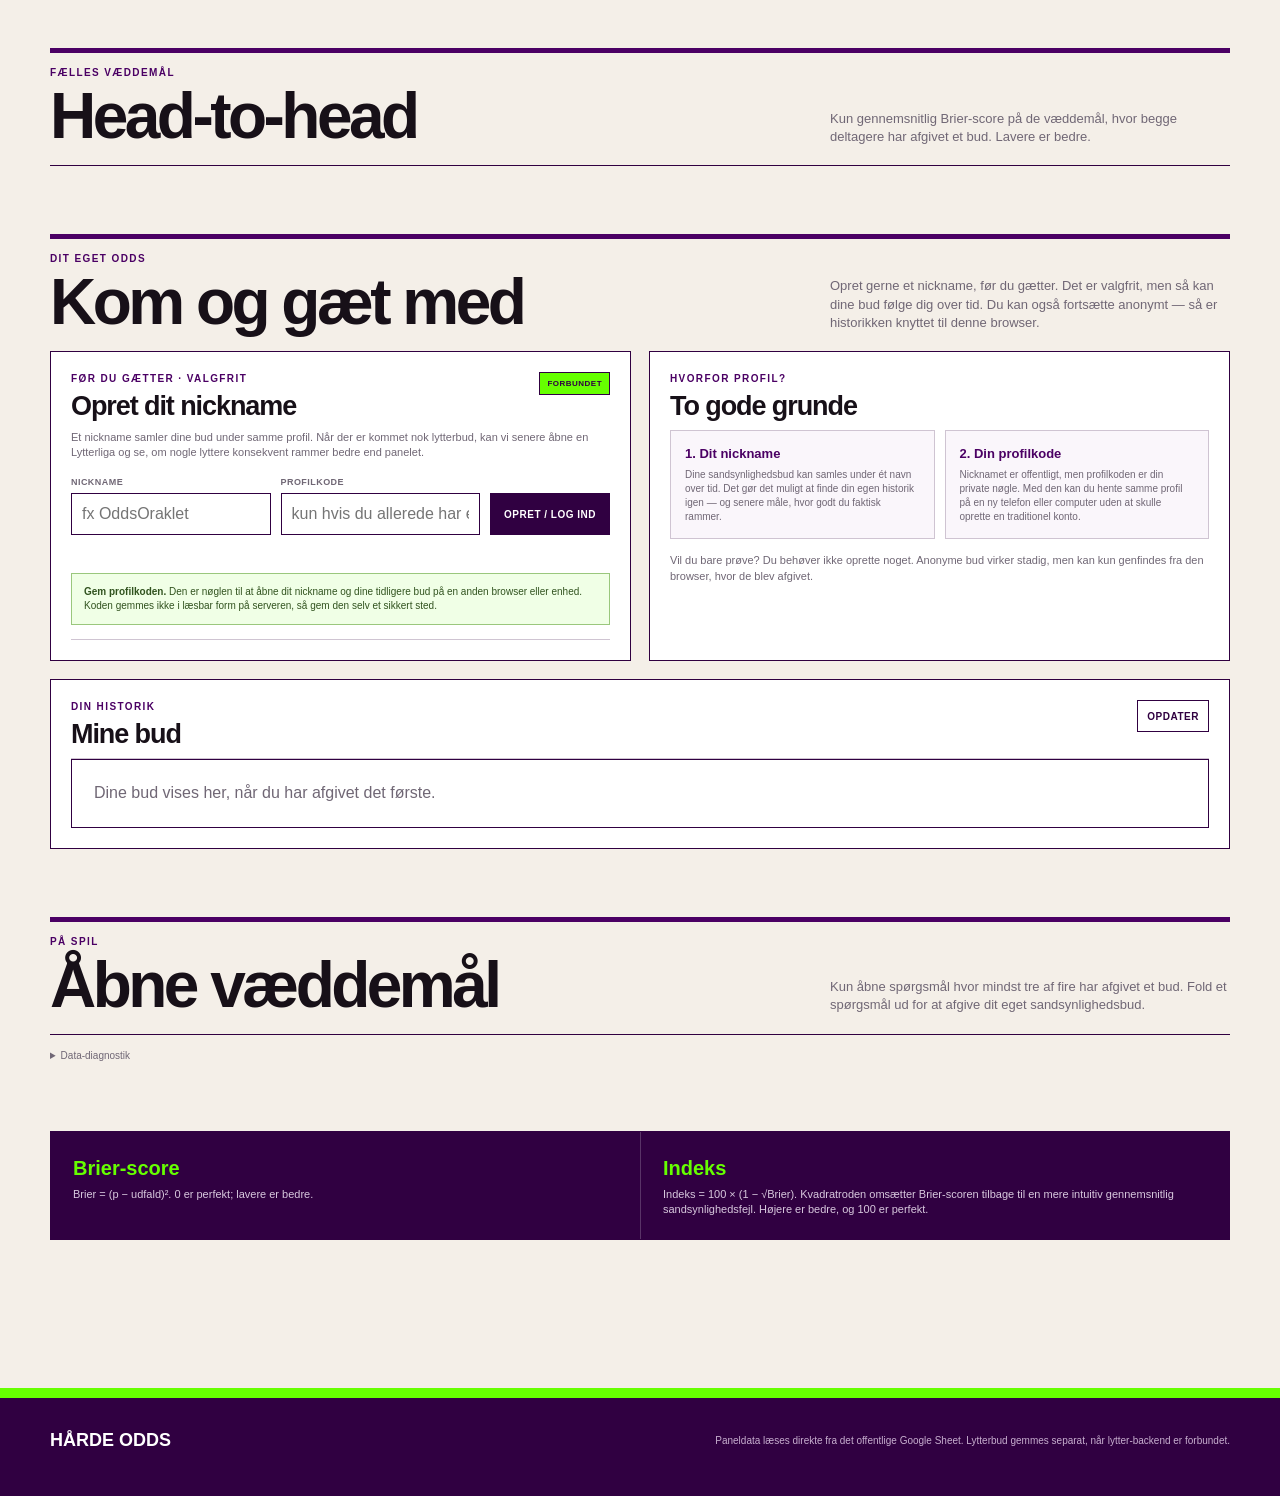
==== commit 01a8d36a: "Add files via upload" ====
--- a/index.html
+++ b/index.html
@@ -1,570 +1,2241 @@
 <!doctype html>
-<html lang="en">
+<html lang="da">
 <head>
-  <meta charset="utf-8" />
-  <meta name="viewport" content="width=device-width, initial-scale=1" />
-
-  <title>Martin Vinæs Larsen</title>
-  <meta
-    name="description"
-    content="Academic homepage of Martin Vinæs Larsen, Professor of Political Science at Aarhus University."
-  />
-
-  <link rel="stylesheet" href="styles.css" />
+<meta charset="utf-8">
+<meta name="viewport" content="width=device-width, initial-scale=1">
+<title>Hårde Odds — Pointtavlen</title>
+<style>
+:root{
+  --purple:#4b0064;
+  --purple2:#300041;
+  --green:#66ff00;
+  --lav:#d69aec;
+  --paper:#f4efe8;
+  --ink:#171018;
+  --muted:#706775;
+  --white:#fff;
+  --line:#cfc4d2;
+  --good:#087a4c;
+  --bad:#c92d55;
+  --yellow:#f7d94c;
+  --max:1180px;
+}
+*{box-sizing:border-box}
+html{scroll-behavior:smooth}
+body{
+  margin:0;
+  font-family:Arial,Helvetica,sans-serif;
+  color:var(--ink);
+  background:var(--paper);
+  line-height:1.4;
+}
+a{color:inherit}
+.wrap{width:min(var(--max),calc(100% - 30px));margin:0 auto}
+.hero{
+  background:var(--purple);
+  color:#fff;
+  border-bottom:10px solid var(--green);
+}
+.hero-inner{
+  min-height:390px;
+  display:grid;
+  grid-template-columns:1.05fr .95fr;
+  align-items:center;
+  gap:40px;
+  padding:36px 0;
+}
+.logo-panel{
+  display:flex;
+  align-items:center;
+  justify-content:center;
+  min-width:0;
+}
+.logo-panel img{
+  display:block;
+  width:min(100%,540px);
+  height:auto;
+  border:0;
+}
+.hero-copy{
+  align-self:stretch;
+  display:flex;
+  flex-direction:column;
+  justify-content:center;
+  border-left:1px solid rgba(255,255,255,.25);
+  padding-left:40px;
+}
+.kicker{
+  color:var(--green);
+  font-size:12px;
+  text-transform:uppercase;
+  font-weight:900;
+  letter-spacing:.14em;
+  margin-bottom:10px;
+}
+.hero h1{
+  margin:0 0 18px;
+  font-size:clamp(46px,7vw,88px);
+  line-height:.88;
+  letter-spacing:-.065em;
+}
+.hero p{
+  margin:0;
+  max-width:530px;
+  font-size:17px;
+  color:#f1d9f7;
+}
+.status{
+  display:flex;
+  align-items:center;
+  gap:9px;
+  margin-top:24px;
+  font-size:11px;
+  color:#d6b9df;
+}
+.dot{width:9px;height:9px;border-radius:50%;background:#aaa;flex:0 0 auto}
+.dot.live{background:var(--green);box-shadow:0 0 0 4px rgba(102,255,0,.16)}
+.dot.error{background:#ff4b71}
+.navbar{
+  background:var(--purple2);
+  color:#fff;
+  border-bottom:1px solid #17001f;
+  position:sticky;top:0;z-index:20;
+}
+.nav{
+  display:flex;
+  overflow:auto;
+  scrollbar-width:none;
+}
+.nav::-webkit-scrollbar{display:none}
+.nav a{
+  text-decoration:none;
+  padding:14px 16px;
+  white-space:nowrap;
+  border-right:1px solid rgba(255,255,255,.16);
+  font-size:11px;
+  text-transform:uppercase;
+  letter-spacing:.07em;
+  font-weight:900;
+}
+.nav a:hover{background:var(--green);color:var(--purple2)}
+main{padding:46px 0 80px}
+section{margin-bottom:68px;scroll-margin-top:60px}
+.section-head{
+  border-top:5px solid var(--purple);
+  padding-top:13px;
+  margin-bottom:19px;
+  display:grid;
+  grid-template-columns:1fr minmax(250px,400px);
+  gap:24px;
+  align-items:end;
+}
+.eyebrow{
+  color:var(--purple);
+  font-size:10px;
+  text-transform:uppercase;
+  letter-spacing:.14em;
+  font-weight:900;
+  margin-bottom:7px;
+}
+.section-head h2{
+  margin:0;
+  font-size:clamp(36px,5vw,66px);
+  line-height:.92;
+  letter-spacing:-.055em;
+}
+.section-head p{margin:0;color:var(--muted);font-size:13px}
+.cards{
+  display:grid;
+  grid-template-columns:repeat(4,1fr);
+  border-left:1px solid var(--purple2);
+  border-top:1px solid var(--purple2);
+}
+.card{
+  background:#fff;
+  border-right:1px solid var(--purple2);
+  border-bottom:1px solid var(--purple2);
+  min-height:270px;
+  padding:20px;
+  display:flex;
+  flex-direction:column;
+}
+.card.first{
+  background:var(--green);
+}
+.rank{
+  width:30px;height:30px;
+  display:grid;place-items:center;
+  background:var(--purple2);color:#fff;
+  font-size:11px;font-weight:900;
+  margin-bottom:38px;
+}
+.name{
+  font-size:30px;
+  font-weight:900;
+  letter-spacing:-.045em;
+}
+.index{
+  font-size:62px;
+  line-height:.9;
+  letter-spacing:-.065em;
+  font-weight:950;
+  margin-top:6px;
+}
+.metric-label{
+  color:var(--muted);
+  font-size:10px;
+  text-transform:uppercase;
+  letter-spacing:.08em;
+  font-weight:800;
+  margin-top:8px;
+}
+.card-foot{
+  margin-top:auto;
+  border-top:1px solid rgba(0,0,0,.15);
+  padding-top:13px;
+  display:flex;
+  justify-content:space-between;
+  gap:10px;
+  color:var(--muted);
+  font-size:10px;
+}
+.card.first .metric-label,.card.first .card-foot{color:#254b00}
+.sem-grid{
+  display:grid;
+  grid-template-columns:1.3fr .7fr;
+  gap:18px;
+}
+.sem-table{
+  background:#fff;
+  border:1px solid var(--purple2);
+  padding:5px 18px;
+}
+.sem-row{
+  display:grid;
+  grid-template-columns:36px 1fr auto auto;
+  gap:14px;
+  align-items:center;
+  min-height:72px;
+  border-bottom:1px solid var(--line);
+}
+.sem-row:last-child{border-bottom:0}
+.sem-rank{
+  width:27px;height:27px;
+  display:grid;place-items:center;
+  background:var(--purple2);color:#fff;
+  font-size:10px;font-weight:900
+}
+.sem-score{
+  font-size:28px;
+  font-weight:900;
+  letter-spacing:-.045em;
+}
+.sem-sub{
+  min-width:90px;
+  text-align:right;
+  color:var(--muted);
+  font-size:10px;
+}
+.sem-note{
+  background:var(--lav);
+  color:var(--purple2);
+  border:1px solid var(--purple2);
+  padding:28px;
+}
+.sem-note strong{
+  display:block;
+  font-size:34px;
+  line-height:.95;
+  letter-spacing:-.045em;
+  margin-bottom:12px;
+}
+.sem-note p{margin:0;font-size:13px}
+.moments{
+  display:grid;
+  grid-template-columns:1fr 1fr;
+  gap:18px;
+}
+.moment-col{
+  background:#fff;
+  border:1px solid var(--purple2);
+}
+.moment-head{
+  padding:16px 19px;
+  border-bottom:1px solid var(--purple2);
+}
+.moment-head.genius{background:var(--green)}
+.moment-head.disaster{background:var(--lav)}
+.moment-head h3{
+  margin:0;
+  font-size:26px;
+  letter-spacing:-.04em;
+}
+.moment-head small{
+  display:block;
+  margin-top:3px;
+  font-size:9px;
+  text-transform:uppercase;
+  letter-spacing:.08em;
+  font-weight:900;
+  opacity:.7;
+}
+.moment{
+  padding:17px 19px;
+  border-bottom:1px solid var(--line);
+}
+.moment:last-child{border-bottom:0}
+.moment-top{display:flex;justify-content:space-between;gap:12px}
+.moment-name{font-size:21px;font-weight:900}
+.edge{
+  border:1px solid var(--purple2);
+  padding:4px 6px;
+  font-size:11px;
+  font-weight:900;
+  white-space:nowrap;
+}
+.question{font-size:13px;font-weight:800;margin:10px 0 12px}
+.stats{
+  display:grid;
+  grid-template-columns:repeat(3,1fr);
+  border:1px solid var(--line);
+}
+.stat{
+  padding:8px;
+  border-right:1px solid var(--line);
+}
+.stat:last-child{border-right:0}
+.stat small{
+  display:block;
+  color:var(--muted);
+  font-size:8px;
+  text-transform:uppercase;
+  letter-spacing:.07em;
+  font-weight:900
+}
+.stat strong{font-size:15px}
+.cal-grid{
+  display:grid;
+  grid-template-columns:1fr 1fr;
+  gap:18px;
+}
+.cal-card{
+  background:#fff;
+  border:1px solid var(--purple2);
+  padding:20px;
+}
+.cal-title{
+  display:flex;
+  justify-content:space-between;
+  align-items:end;
+  gap:15px;
+  margin-bottom:17px;
+}
+.cal-name{
+  font-size:34px;
+  font-weight:900;
+  letter-spacing:-.05em;
+}
+.cal-err{
+  text-align:right;
+  color:var(--muted);
+  font-size:9px;
+  text-transform:uppercase;
+  letter-spacing:.05em;
+  font-weight:800;
+}
+.cal-err strong{
+  display:block;
+  font-size:20px;
+  color:var(--ink);
+}
+.cal-bars{
+  display:grid;
+  gap:13px;
+}
+.cal-row{
+  display:grid;
+  grid-template-columns:42px 1fr 48px;
+  gap:10px;
+  align-items:center;
+}
+.cal-bin{
+  font-weight:900;
+  font-size:11px;
+}
+.track{
+  height:25px;
+  background:#eee6ef;
+  border:1px solid #d7cadb;
+  position:relative;
+  overflow:hidden;
+}
+.forecast-mark{
+  position:absolute;
+  top:0;bottom:0;
+  width:2px;
+  background:var(--purple2);
+  opacity:.6;
+}
+.actual-bar{
+  position:absolute;
+  left:0;top:0;bottom:0;
+  background:var(--green);
+  border-right:1px solid var(--purple2);
+}
+.actual-bar.benjamin{background:var(--green)}
+.actual-bar.martin{background:var(--lav)}
+.actual-bar.susan{background:var(--yellow)}
+.actual-bar.magnus{background:#7bdff2}
+.cal-val{
+  text-align:right;
+  font-size:11px;
+  font-weight:900;
+}
+.cal-caption{
+  margin-top:12px;
+  color:var(--muted);
+  font-size:10px;
+}
+.cal-legend{
+  display:flex;
+  gap:14px;
+  flex-wrap:wrap;
+  font-size:9px;
+  color:var(--muted);
+  margin-top:11px;
+}
+.swatch{display:inline-block;width:14px;height:9px;vertical-align:middle;margin-right:5px;border:1px solid var(--purple2)}
+.h2h{
+  display:grid;
+  grid-template-columns:repeat(3,1fr);
+  border-left:1px solid var(--purple2);
+  border-top:1px solid var(--purple2);
+}
+.match{
+  background:#fff;
+  padding:18px;
+  min-height:175px;
+  border-right:1px solid var(--purple2);
+  border-bottom:1px solid var(--purple2);
+}
+.match-title{
+  font-size:19px;
+  font-weight:900;
+  letter-spacing:-.03em;
+  margin-bottom:22px;
+}
+.brier-pair{
+  display:grid;
+  grid-template-columns:1fr 1fr;
+  gap:8px;
+}
+.brier-box{
+  border:1px solid var(--line);
+  padding:10px;
+}
+.brier-box small{
+  display:block;
+  color:var(--muted);
+  font-size:8px;
+  text-transform:uppercase;
+  font-weight:900;
+  letter-spacing:.06em;
+}
+.brier-box strong{
+  font-size:25px;
+  letter-spacing:-.04em;
+}
+.match-meta{
+  margin-top:10px;
+  color:var(--muted);
+  font-size:9px;
+}
+.open-list{border-top:1px solid var(--purple2)}
+details.bet{
+  background:#fff;
+  border-left:1px solid var(--purple2);
+  border-right:1px solid var(--purple2);
+  border-bottom:1px solid var(--purple2);
+}
+details.bet summary{
+  list-style:none;
+  cursor:pointer;
+  padding:15px 17px;
+  display:grid;
+  grid-template-columns:auto 1fr auto;
+  gap:12px;
+  align-items:center;
+}
+details.bet summary::-webkit-details-marker{display:none}
+details.bet[open] summary{background:#efe3f5}
+.badge{
+  background:var(--purple);
+  color:var(--green);
+  font-size:8px;
+  text-transform:uppercase;
+  letter-spacing:.08em;
+  font-weight:900;
+  padding:5px 6px
+}
+.bet-q{font-size:13px;font-weight:900}
+.plus{font-size:20px}
+details[open] .plus{transform:rotate(45deg)}
+.bet-body{
+  border-top:1px solid var(--purple2);
+  padding:16px;
+}
+.predictions{
+  display:grid;
+  grid-template-columns:repeat(4,1fr);
+  border-left:1px solid var(--purple2);
+  border-top:1px solid var(--purple2);
+  margin-top:10px
+}
+.pred{
+  border-right:1px solid var(--purple2);
+  border-bottom:1px solid var(--purple2);
+  padding:12px;
+}
+.pred small{display:block;color:var(--muted);font-size:8px;text-transform:uppercase;font-weight:900}
+.pred strong{font-size:27px;letter-spacing:-.04em}
+.meta{font-size:9px;color:var(--muted)}
+.method{
+  background:var(--purple2);
+  color:#fff;
+  border:1px solid var(--purple2);
+  display:grid;
+  grid-template-columns:1fr 1fr;
+}
+.method>div{padding:22px}
+.method>div+div{border-left:1px solid rgba(255,255,255,.2)}
+.method strong{
+  display:block;
+  color:var(--green);
+  font-size:20px;
+  margin-bottom:5px;
+}
+.method p{margin:0;color:#d8c8de;font-size:11px}
+.empty,.errorbox{
+  background:#fff;
+  border:1px solid var(--purple2);
+  padding:22px;
+  color:var(--muted)
+}
+.errorbox{background:#fff1f5;color:#7c203a}
+.diagnostics{margin-top:14px}
+.diagnostics summary{cursor:pointer;font-size:10px;color:var(--muted)}
+pre{white-space:pre-wrap;word-break:break-word;background:#16001d;color:#eee;padding:13px;font-size:9px;overflow:auto}
+footer{
+  background:var(--purple2);
+  color:#fff;
+  border-top:10px solid var(--green);
+  padding:30px 0 42px;
+}
+.foot{
+  display:flex;
+  justify-content:space-between;
+  gap:20px;
+  align-items:center;
+  font-size:10px;
+  color:#c7aecf
+}
+.foot strong{font-size:18px;color:#fff}
+.loading{
+  min-height:270px;
+  background:linear-gradient(90deg,#eee7ef 25%,#fff 50%,#eee7ef 75%);
+  background-size:200% 100%;
+  animation:shimmer 1.2s linear infinite;
+  border-right:1px solid var(--purple2);
+  border-bottom:1px solid var(--purple2)
+}
+@keyframes shimmer{to{background-position:-200% 0}}
+@media(max-width:900px){
+  .hero-inner{grid-template-columns:1fr}
+  .hero-copy{border-left:0;border-top:1px solid rgba(255,255,255,.25);padding-left:0;padding-top:28px}
+  .cards{grid-template-columns:repeat(2,1fr)}
+  .h2h{grid-template-columns:repeat(2,1fr)}
+}
+@media(max-width:720px){
+  .section-head{grid-template-columns:1fr}
+  .sem-grid,.moments,.cal-grid,.method{grid-template-columns:1fr}
+  .method>div+div{border-left:0;border-top:1px solid rgba(255,255,255,.2)}
+}
+@media(max-width:520px){
+  .wrap{width:min(var(--max),calc(100% - 20px))}
+  .hero-inner{min-height:0;padding:26px 0}
+  .cards,.h2h{grid-template-columns:1fr}
+  .predictions{grid-template-columns:repeat(2,1fr)}
+  .sem-row{grid-template-columns:30px 1fr auto}
+  .sem-sub{grid-column:2/-1;text-align:left;margin-top:-8px;margin-bottom:8px}
+  .stats{grid-template-columns:1fr}
+  .stat{border-right:0;border-bottom:1px solid var(--line)}
+  .stat:last-child{border-bottom:0}
+  .foot{align-items:flex-start;flex-direction:column}
+}
+
+
+/* --- Gæt med CTA --- */
+.guess-cta{
+  display:block;
+  background:var(--green);
+  color:var(--purple2);
+  border-bottom:1px solid var(--purple2);
+  text-decoration:none;
+}
+.guess-cta-inner{
+  min-height:58px;
+  display:flex;
+  align-items:center;
+  justify-content:center;
+  gap:14px;
+  text-align:center;
+  padding:10px 0;
+}
+.guess-cta strong{
+  font-size:18px;
+  font-weight:950;
+  letter-spacing:-.025em;
+  text-transform:uppercase;
+}
+.guess-cta span{
+  font-size:11px;
+  font-weight:800;
+}
+.guess-cta-arrow{
+  font-size:22px;
+  line-height:1;
+  font-weight:950;
+}
+.guess-cta:hover{background:#7dff27}
+.audience-profile-wide{grid-column:1/-1}
+.audience-why{
+  display:grid;
+  grid-template-columns:1fr 1fr;
+  gap:10px;
+}
+.audience-reason{
+  border:1px solid var(--line);
+  padding:14px;
+  background:#faf6fb;
+}
+.audience-reason strong{
+  display:block;
+  color:var(--purple);
+  font-size:13px;
+  margin-bottom:5px;
+}
+.audience-reason p{
+  margin:0;
+  color:var(--muted);
+  font-size:10px;
+}
+.audience-profile-tip{
+  margin-top:12px;
+  padding:11px 12px;
+  background:#f0ffe6;
+  border:1px solid #9ac77d;
+  color:#31531f;
+  font-size:10px;
+}
+.crowd-wait{
+  font-size:23px;
+  font-weight:950;
+  letter-spacing:-.04em;
+  color:var(--purple);
+}
+
+/* --- Lytterbud / audience --- */
+.audience-grid{
+  display:grid;
+  grid-template-columns:1fr 1fr;
+  gap:18px;
+  margin-bottom:18px;
+}
+.audience-panel{
+  background:#fff;
+  border:1px solid var(--purple2);
+  padding:20px;
+}
+.audience-history-panel{margin-top:0}
+.audience-panel-head{
+  display:flex;
+  align-items:flex-start;
+  justify-content:space-between;
+  gap:14px;
+  margin-bottom:10px;
+}
+.audience-panel h3{
+  margin:0;
+  font-size:27px;
+  line-height:1;
+  letter-spacing:-.04em;
+}
+.audience-help{margin:0 0 15px;color:var(--muted);font-size:11px;max-width:680px}
+.audience-api-status{
+  display:inline-block;
+  border:1px solid var(--line);
+  color:var(--muted);
+  padding:5px 7px;
+  font-size:8px;
+  font-weight:900;
+  text-transform:uppercase;
+  letter-spacing:.06em;
+  white-space:nowrap;
+}
+.audience-api-status.ok{background:var(--green);border-color:var(--purple2);color:var(--purple2)}
+.audience-profile-form{
+  display:grid;
+  grid-template-columns:1fr 1fr auto;
+  gap:10px;
+  align-items:end;
+}
+.audience-profile-form label,.audience-inline-nick{
+  display:grid;
+  gap:5px;
+  font-size:9px;
+  font-weight:900;
+  text-transform:uppercase;
+  letter-spacing:.05em;
+  color:var(--muted);
+}
+.audience-profile-form input,.audience-inline-nick input{
+  width:100%;
+  min-height:42px;
+  border:1px solid var(--purple2);
+  background:#fff;
+  padding:9px 10px;
+  color:var(--ink);
+  font-size:16px;
+  text-transform:none;
+  letter-spacing:0;
+  font-weight:500;
+}
+#audienceProfileButton,.audience-submit,.audience-small-button{
+  border:1px solid var(--purple2);
+  background:var(--purple2);
+  color:#fff;
+  min-height:42px;
+  padding:9px 13px;
+  font-weight:900;
+  font-size:10px;
+  text-transform:uppercase;
+  letter-spacing:.05em;
+  cursor:pointer;
+}
+#audienceProfileButton:hover,.audience-submit:hover,.audience-small-button:hover{background:var(--purple);color:var(--green)}
+#audienceProfileButton:disabled,.audience-submit:disabled,.audience-small-button:disabled{opacity:.45;cursor:not-allowed}
+.audience-small-button{min-height:32px;padding:6px 9px;background:#fff;color:var(--purple2)}
+.audience-message{min-height:16px;margin-top:10px;font-size:10px;color:var(--muted)}
+.audience-message.good{color:var(--good);font-weight:800}
+.audience-message.bad{color:var(--bad);font-weight:800}
+.audience-my-stats{
+  display:grid;
+  grid-template-columns:repeat(3,1fr);
+  border-left:1px solid var(--line);
+  border-top:1px solid var(--line);
+  margin-top:14px;
+}
+.audience-stat{
+  padding:10px;
+  border-right:1px solid var(--line);
+  border-bottom:1px solid var(--line);
+}
+.audience-stat small{display:block;color:var(--muted);font-size:8px;text-transform:uppercase;font-weight:900;letter-spacing:.06em}
+.audience-stat strong{font-size:21px;letter-spacing:-.04em}
+.audience-vote{
+  margin-top:17px;
+  border:1px solid var(--purple2);
+  background:#faf6fb;
+  padding:16px;
+}
+.audience-vote-top{
+  display:flex;
+  justify-content:space-between;
+  align-items:flex-start;
+  gap:16px;
+  margin-bottom:12px;
+}
+.audience-vote-title{font-size:17px;font-weight:900;letter-spacing:-.02em}
+.audience-vote-value{font-size:35px;font-weight:950;line-height:.9;letter-spacing:-.055em;color:var(--purple)}
+.audience-slider{width:100%;accent-color:var(--purple);cursor:pointer}
+.audience-slider-labels{display:flex;justify-content:space-between;color:var(--muted);font-size:9px;margin-top:2px}
+.audience-vote-actions{
+  display:flex;
+  justify-content:flex-end;
+  gap:10px;
+  align-items:center;
+  margin-top:14px;
+}
+.audience-submit{background:var(--green);color:var(--purple2)}
+.crowd-lock,.crowd-result{
+  margin-top:13px;
+  padding:12px;
+  border:1px dashed var(--line);
+  color:var(--muted);
+  font-size:10px;
+}
+.crowd-result{border-style:solid;border-color:var(--purple2);background:#fff;color:var(--ink)}
+.crowd-result-head{display:flex;justify-content:space-between;gap:15px;align-items:end}
+.crowd-mean{font-size:31px;font-weight:950;letter-spacing:-.05em;color:var(--purple)}
+.crowd-n{font-size:9px;color:var(--muted);text-align:right}
+.audience-voted-note{font-size:10px;color:var(--good);font-weight:900;margin-top:8px}
+.audience-leaderboard{border-top:1px solid var(--line)}
+.audience-leader-row{
+  display:grid;
+  grid-template-columns:30px 1fr auto auto;
+  gap:10px;
+  align-items:center;
+  min-height:49px;
+  border-bottom:1px solid var(--line);
+}
+.audience-leader-rank{font-weight:900;color:var(--purple)}
+.audience-leader-name{font-weight:900;min-width:0;overflow:hidden;text-overflow:ellipsis}
+.audience-leader-index{font-size:19px;font-weight:950;letter-spacing:-.04em}
+.audience-leader-n{font-size:8px;color:var(--muted);text-align:right;min-width:45px}
+.audience-history{display:grid;gap:0;border-top:1px solid var(--line)}
+.audience-history-row{
+  display:grid;
+  grid-template-columns:minmax(0,1fr) auto auto;
+  gap:12px;
+  align-items:center;
+  min-height:58px;
+  border-bottom:1px solid var(--line);
+}
+.audience-history-q{font-size:11px;font-weight:800;min-width:0}
+.audience-history-q small{display:block;color:var(--muted);font-weight:500;margin-top:2px}
+.audience-history-prob{font-size:20px;font-weight:950;color:var(--purple)}
+.audience-history-score{text-align:right;font-size:9px;color:var(--muted);min-width:72px}
+.audience-history-score strong{display:block;font-size:14px;color:var(--ink)}
+.audience-config-warning{background:#fff4c7;border:1px solid #8c6f00;padding:10px;margin-top:10px;color:#614d00;font-size:10px}
+@media(max-width:800px){
+  .audience-grid{grid-template-columns:1fr}
+  .audience-profile-form{grid-template-columns:1fr}
+  .audience-why{grid-template-columns:1fr}
+  .audience-vote-actions{justify-content:stretch}
+  .audience-submit{width:100%}
+}
+@media(max-width:560px){
+  .guess-cta-inner{align-items:flex-start;flex-direction:column;gap:2px;text-align:left}
+  .guess-cta-arrow{display:none}
+}
+@media(max-width:520px){
+  .audience-my-stats{grid-template-columns:1fr}
+  .audience-history-row{grid-template-columns:1fr auto;gap:5px 10px;padding:10px 0}
+  .audience-history-score{grid-column:1/-1;text-align:left}
+  .audience-leader-row{grid-template-columns:24px 1fr auto}
+  .audience-leader-n{grid-column:2/-1;text-align:left;margin-top:-6px;padding-bottom:7px}
+}
+
+</style>
 </head>
-
 <body>
-  <main class="wrap">
-    <header>
-      <h1>Martin Vinæs Larsen</h1>
-
-      <p class="subtitle">
-        Professor of Political Science, Aarhus University<br />
-        <span class="small">mvl [at] ps.au.dk</span>
-      </p>
-
-      <nav class="links" aria-label="Links">
-        <a
-          href="https://www.au.dk/mvl@ps.au.dk"
-          target="_blank"
-          rel="noopener noreferrer"
-        >
-          University Profile
-        </a>
-
-        <a
-          href="https://scholar.google.com/citations?user=05wzGccAAAAJ&amp;hl=da"
-          target="_blank"
-          rel="noopener noreferrer"
-        >
-          Google Scholar
-        </a>
-
-        <a
-          href="https://dk.linkedin.com/in/martin-vin%C3%A6s-larsen-16860236"
-          target="_blank"
-          rel="noopener noreferrer"
-        >
-          LinkedIn
-        </a>
-
-        <a
-          href="https://x.com/mvinaes"
-          target="_blank"
-          rel="noopener noreferrer"
-        >
-          X
-        </a>
-      </nav>
-    </header>
-
-    <figure class="banner">
-      <img
-        src="assets/kobke-osterbro.jpg"
-        style="width: 100%; aspect-ratio: 4 / 3; object-fit: cover; object-position: center 65%;"
-        alt="Christen Købke, View of a Street in Østerbro outside Copenhagen. Morning Light, 1836"
-      />
-      <figcaption class="image-credit">
-        Christen Købke, <em>View of a Street in Østerbro outside Copenhagen. Morning Light</em> (1836).
-      </figcaption>
-    </figure>
-
-    <section id="about">
-      <h2>About</h2>
-
-      <p>
-I study how politics shapes and is shaped by growing regional inequalities in housing prices. My work seeks to make housing a more central concern in political science and public policy by examining local land-use politics, opposition to housing development, and the political economy of social housing. I also study questions of representation and accountability, particularly how mainstream parties in Europe respond to and compete with the radical right.
-      </p>
-
-      <p>
-        I have a European Research Council Starting Grant called
-        <strong>POLICITY</strong>, which focuses on citizen opposition to urban
-        development.
-        <a
-          href="https://policity.martinvlarsen.com"
-          target="_blank"
-          rel="noopener noreferrer"
-        >
-          Read more about the project here.
-        </a>
-      </p>
-    </section>
-
-    <figure class="banner">
-      <img
-        src="assets/thaulow-amerikavej.jpg"
-        style="width: 100%; aspect-ratio: 4 / 3; object-fit: cover; object-position: center 35%;"
-        alt="Frits Thaulow, View of Amerikavej in Copenhagen, 1881"
-      />
-      <figcaption class="image-credit">
-        Frits Thaulow, <em>View of Amerikavej in Copenhagen</em> (1881).
-      </figcaption>
-    </figure>
-
-    <hr />
-
-    <section id="pubs">
-      <h2>Selected publications by topic</h2>
-
-      <h3>Housing politics, land use, and local opposition</h3>
-
-      <ul class="pub">
-        <li>
-          <strong>Larsen, Martin Vinæs &amp; Niels Nyholt.</strong>
-          <em>Understanding NIMBYism as Local Preservationism.</em>
-          <span class="meta">
-            <strong>The Journal of Politics</strong>, 2026.
-          </span>
-          <span class="links-inline">
-            <a
-              class="chip"
-              href="https://www.journals.uchicago.edu/doi/10.1086/741691"
-              target="_blank"
-              rel="noopener noreferrer"
-            >
-              PDF
-            </a>
-            <a
-              class="chip"
-              href="https://doi.org/10.7910/DVN/IJEUE1"
-              target="_blank"
-              rel="noopener noreferrer"
-            >
-              Data
-            </a>
-          </span>
-        </li>
-
-        <li>
-          <strong>Larsen, Martin Vinæs &amp; Niels Nyholt.</strong>
-          <em>Understanding Opposition to Apartment Buildings.</em>
-          <span class="meta">
-            <strong>Journal of Political Institutions and Political Economy</strong>,
-            5(1): 29–46 2024.
-          </span>
-          <span class="links-inline">
-            <a
-              class="chip"
-              href="apartments.pdf"
-              target="_blank"
-              rel="noopener noreferrer"
-            >
-              PDF
-            </a>
-            <a
-              class="chip"
-              href="https://doi.org/10.7910/DVN/1ZPAKL"
-              target="_blank"
-              rel="noopener noreferrer"
-            >
-              Data
-            </a>
-          </span>
-        </li>
-
-        <li>
-          <strong>Larsen, Martin Vinæs &amp; Laura Kettel.</strong>
-          <em>
-            Reassessing the Impact of Local Control: When Smaller Local
-            Governments Permit More Housing.
-          </em>
-          <span class="meta">
-            <strong>Perspectives on Politics</strong>, 24(2): 782–798 2026.
-          </span>
-          <span class="links-inline">
-            <a
-              class="chip"
-              href="localcontrol.pdf"
-              target="_blank"
-              rel="noopener noreferrer"
-            >
-              PDF
-            </a>
-            <a
-              class="chip"
-              href="https://doi.org/10.7910/DVN/K87D6F"
-              target="_blank"
-              rel="noopener noreferrer"
-            >
-              Data
-            </a>
-          </span>
-        </li>
-
-        <li>
-          <strong>
-            Andersen, Carsten B., Michael Hankinson, Martin Vinæs Larsen,
-            Asya Magazinnik &amp; Peter B. Mortensen.
-          </strong>
-          <em>
-            The Shape of Democracy: Jurisdiction Boundaries and the Siting of
-            Renewable Energy Infrastructure.
-          </em>
-          <span class="meta">
-            <strong>American Journal of Political Science</strong>,
-            conditionally accepted, 2026.
-          </span>
-          <span class="links-inline">
-            <a
-              class="chip"
-              href="turbine.pdf"
-              target="_blank"
-              rel="noopener noreferrer"
-            >
-              PDF
-            </a>
-          </span>
-        </li>
-
-        <li>
-          <strong>Larsen, Martin Vinæs &amp; Andreas Wiedemann.</strong>
-          <em>Why the Left Stopped Building Social Housing.</em>
-          <span class="meta">Working paper.</span>
-          <span class="links-inline">
-            <a
-              class="chip"
-              href="https://osf.io/preprints/socarxiv/ncsqd_v1"
-              target="_blank"
-              rel="noopener noreferrer"
-            >
-              PDF
-            </a>
-          </span>
-        </li>
-
-        <li>
-          <strong>
-            Ansell, Ben, Frederik Hjorth, Jacob Nyrup &amp; Martin Vinæs Larsen.
-          </strong>
-          <em>
-            Sheltering Populists? House Prices and the Support for Populist
-            Parties.
-          </em>
-          <span class="meta">
-            <strong>The Journal of Politics</strong>, 84(3): 1420–1436 2022.
-          </span>
-          <span class="links-inline">
-            <a
-              class="chip"
-              href="shelter.pdf"
-              target="_blank"
-              rel="noopener noreferrer"
-            >
-              PDF
-            </a>
-            <a
-              class="chip"
-              href="https://doi.org/10.7910/DVN/EVTNOQ"
-              target="_blank"
-              rel="noopener noreferrer"
-            >
-              Data
-            </a>
-          </span>
-        </li>
-
-        <li>
-          <strong>
-            Larsen, Martin Vinæs, Frederik Hjorth, Kim Sønderskov &amp;
-            Peter Dinesen.
-          </strong>
-          <em>
-            When Do Citizens Respond Politically to the Local Economy?
-            Evidence from Registry Data on Local Housing Markets.
-          </em>
-          <span class="meta">
-            <strong>American Political Science Review</strong>,
-            113(2): 499–516 2019.
-          </span>
-          <span class="links-inline">
-            <a
-              class="chip"
-              href="localecon.pdf"
-              target="_blank"
-              rel="noopener noreferrer"
-            >
-              PDF
-            </a>
-            <a
-              class="chip"
-              href="https://doi.org/10.7910/DVN/EKZQSZ"
-              target="_blank"
-              rel="noopener noreferrer"
-            >
-              Data
-            </a>
-          </span>
-        </li>
-      </ul>
-
-      <h3>Political behavior, accountability, and representation</h3>
-
-      <ul class="pub">
-        <li>
-          <strong>Larsen, Martin Vinæs.</strong>
-          <em>
-            How Do Voters Hold Politicians Accountable for Personal Welfare?
-            Evidence of a Self-Serving Bias.
-          </em>
-          <span class="meta">
-            <strong>The Journal of Politics</strong>, 83(2): 740–752 2021.
-          </span>
-          <span class="links-inline">
-            <a
-              class="chip"
-              href="selfserve.pdf"
-              target="_blank"
-              rel="noopener noreferrer"
-            >
-              PDF
-            </a>
-            <a
-              class="chip"
-              href="https://doi.org/10.7910/DVN/XMUSDC"
-              target="_blank"
-              rel="noopener noreferrer"
-            >
-              Data
-            </a>
-          </span>
-        </li>
-
-        <li>
-          <strong>Larsen, Martin Vinæs.</strong>
-          <em>Incumbent Tenure Crowds Out Economic Voting.</em>
-          <span class="meta">
-            <strong>British Journal of Political Science</strong>,
-            51(2): 646–665 2021.
-          </span>
-          <span class="links-inline">
-            <a
-              class="chip"
-              href="tenure.pdf"
-              target="_blank"
-              rel="noopener noreferrer"
-            >
-              PDF
-            </a>
-            <a
-              class="chip"
-              href="https://doi.org/10.7910/DVN/EB1T26"
-              target="_blank"
-              rel="noopener noreferrer"
-            >
-              Data
-            </a>
-          </span>
-        </li>
-
-        <li>
-          <strong>Larsen, Martin Vinæs.</strong>
-          <em>
-            Is the Relationship between Political Responsibility and Electoral
-            Accountability Causal, Adaptive and Policy-specific?
-          </em>
-          <span class="meta">
-            <strong>Political Behavior</strong>, 41(4): 1071–1098 2019.
-          </span>
-          <span class="links-inline">
-            <a
-              class="chip"
-              href="adaptive.pdf"
-              target="_blank"
-              rel="noopener noreferrer"
-            >
-              PDF
-            </a>
-            <a
-              class="chip"
-              href="https://doi.org/10.7910/DVN/0AX8T1"
-              target="_blank"
-              rel="noopener noreferrer"
-            >
-              Data
-            </a>
-          </span>
-        </li>
-
-        <li>
-          <strong>
-            Hjorth, Frederik, Martin Vinæs Larsen &amp; Jacob Nyrup.
-          </strong>
-          <em>Reining in the Rascals: Challenger Parties’ Path to Power.</em>
-          <span class="meta">
-            <strong>The Journal of Politics</strong>, 87(2): 479–495 2025.
-          </span>
-          <span class="links-inline">
-            <a
-              class="chip"
-              href="rascals.pdf"
-              target="_blank"
-              rel="noopener noreferrer"
-            >
-              PDF
-            </a>
-            <a
-              class="chip"
-              href="https://doi.org/10.7910/DVN/FLGPW8"
-              target="_blank"
-              rel="noopener noreferrer"
-            >
-              Data
-            </a>
-          </span>
-        </li>
-
-        <li>
-          <strong>Tromborg, Mathias &amp; Martin Vinæs Larsen.</strong>
-          <em>
-            Exploring the Connection Between Electoral Systems and Personalized
-            Behavior among Politicians and Voters.
-          </em>
-          <span class="meta">
-            <strong>European Journal of Political Research</strong>,
-            64(3): 1480–1491 2025.
-          </span>
-          <span class="links-inline">
-            <a
-              class="chip"
-              href="elecsys.pdf"
-              target="_blank"
-              rel="noopener noreferrer"
-            >
-              PDF
-            </a>
-            <a
-              class="chip"
-              href="https://ejpr.onlinelibrary.wiley.com/action/downloadSupplement?doi=10.1111%2F1475-6765.12737&amp;file=ejpr12737-sup-0002-SuppMat.zip"
-              target="_blank"
-              rel="noopener noreferrer"
-            >
-              Data
-            </a>
-          </span>
-        </li>
-
-        <li>
-          <strong>Egerod, Benjamin &amp; Martin Vinæs Larsen.</strong>
-          <em>
-            Can Citizens Set City Policy? Evidence From a Decentralized Welfare
-            State.
-          </em>
-          <span class="meta">
-            <strong>Urban Affairs Review</strong>, 57(4): 1178–1195 2021.
-          </span>
-          <span class="links-inline">
-            <a
-              class="chip"
-              href="cancitizens.pdf"
-              target="_blank"
-              rel="noopener noreferrer"
-            >
-              PDF
-            </a>
-          </span>
-        </li>
-
-        <li>
-          <strong>Hjorth, Frederik &amp; Martin Vinæs Larsen.</strong>
-          <em>
-            When Does Accommodation Work? Electoral Effects of Mainstream Left
-            Position Taking on Immigration.
-          </em>
-          <span class="meta">
-            <strong>British Journal of Political Science</strong>,
-            52(2): 949–957 2022.
-          </span>
-          <span class="links-inline">
-            <a
-              class="chip"
-              href="accom.pdf"
-              target="_blank"
-              rel="noopener noreferrer"
-            >
-              PDF
-            </a>
-            <a
-              class="chip"
-              href="https://doi.org/10.7910/DVN/QXBZOZ"
-              target="_blank"
-              rel="noopener noreferrer"
-            >
-              Data
-            </a>
-          </span>
-        </li>
-
-        <li>
-          <strong>Larsen, Martin Vinæs &amp; Asmus Leth Olsen.</strong>
-          <em>
-            Reducing Bias in Citizens’ Perception of Crime Rates: Evidence From
-            a Field Experiment on Burglary Prevalence.
-          </em>
-          <span class="meta">
-            <strong>The Journal of Politics</strong>, 82(2): 747–752 2020.
-          </span>
-          <span class="links-inline">
-            <a
-              class="chip"
-              href="olsen_jop.pdf"
-              target="_blank"
-              rel="noopener noreferrer"
-            >
-              PDF
-            </a>
-            <a
-              class="chip"
-              href="https://doi.org/10.7910/DVN/PUIROM"
-              target="_blank"
-              rel="noopener noreferrer"
-            >
-              Data
-            </a>
-          </span>
-        </li>
-      </ul>
-
-      <h3>Other research</h3>
-
-      <ul class="pub">
-        <li>
-          <strong>
-            Larsen, Martin Vinæs, Gabriel Lenz &amp; Anna Mikkelborg.
-          </strong>
-          <em>Migration and the Persistence of Violence.</em>
-          <span class="meta">
-            <strong>Proceedings of the National Academy of Sciences</strong>,
-            122(48): e2500535122 2025.
-          </span>
-          <span class="links-inline">
-            <a
-              class="chip"
-              href="migration.pdf"
-              target="_blank"
-              rel="noopener noreferrer"
-            >
-              PDF
-            </a>
-            <a
-              class="chip"
-              href="https://osf.io/pr97f"
-              target="_blank"
-              rel="noopener noreferrer"
-            >
-              Data
-            </a>
-          </span>
-        </li>
-      </ul>
-    </section>
-
-    <footer class="footer">
-      <div>© <span id="year"></span> Martin Vinæs Larsen</div>
-    </footer>
-  </main>
-
-  <script>
-    document.getElementById("year").textContent = new Date().getFullYear();
-  </script>
+
+<header class="hero">
+  <div class="wrap hero-inner">
+    <div class="logo-panel">
+      <img src="[data-uri]" alt="Hårde Odds">
+    </div>
+    <div class="hero-copy">
+      <div class="kicker">Pointtavlen</div>
+      <h1>Hvem rammer fremtiden?</h1>
+      <p>En levende statistikside for Benjamin, Martin, Susan og Magnus — direkte fra programmets Google Sheet.</p>
+      <div class="status">
+        <span id="statusDot" class="dot"></span>
+        <span id="statusText">Henter data…</span>
+      </div>
+    </div>
+  </div>
+</header>
+
+<a class="guess-cta" href="#lytterne">
+  <div class="wrap guess-cta-inner">
+    <strong>Kom og gæt med!</strong>
+    <span>Giv dine egne odds på de åbne væddemål — lytternes gennemsnit afsløres først efter dit eget bud.</span>
+    <span class="guess-cta-arrow" aria-hidden="true">↓</span>
+  </div>
+</a>
+
+<div class="navbar">
+  <nav class="wrap nav">
+    <a href="#stilling">Stilling</a>
+    <a href="#seksmaaneder">6 måneder</a>
+    <a href="#moments">Genistreg / katastrofe</a>
+    <a href="#kalibrering">Kalibrering</a>
+    <a href="#h2h">Head-to-head</a>
+    <a href="#lytterne">Gæt med</a>
+    <a href="#aabne">Åbne bets</a>
+  </nav>
+</div>
+
+<main class="wrap">
+
+<section id="stilling">
+  <div class="section-head">
+    <div>
+      <div class="eyebrow">All time</div>
+      <h2>Den aktuelle stilling</h2>
+    </div>
+    <p>Det store tal er indekset: 100 × (1 − √Brier). Højere er bedre. Den rå Brier-score står med småt.</p>
+  </div>
+  <div id="cards" class="cards">
+    <div class="loading"></div><div class="loading"></div><div class="loading"></div><div class="loading"></div>
+  </div>
+</section>
+
+<section id="seksmaaneder">
+  <div class="section-head">
+    <div>
+      <div class="eyebrow">Aktuel form</div>
+      <h2>De sidste seks måneder</h2>
+    </div>
+    <p id="semesterRange">Kun afgjorte væddemål, hvor spørgsmålsdatoen ligger inden for den rullende seksmånedersperiode. Hvis datoen kun står én gang for en blok i arket, arves den nu af de efterfølgende spørgsmål.</p>
+  </div>
+  <div class="sem-grid">
+    <div id="semesterList" class="sem-table"></div>
+    <div class="sem-note">
+      <strong>Hvem er varm lige nu?</strong>
+      <p>All-time stillingen flytter sig langsomt. Seks måneder gør det lettere at se, hvem der faktisk har haft den bedste periode på det seneste.</p>
+    </div>
+  </div>
+</section>
+
+<section id="moments">
+  <div class="section-head">
+    <div>
+      <div class="eyebrow">All time</div>
+      <h2>Genistreg og katastrofe</h2>
+    </div>
+    <p>Hele historikken. På hvert afgjort væddemål sammenlignes spilleren med alle andre deltagere og gæster i arket, som faktisk har afgivet et sandsynlighedsbud på det samme spørgsmål. Edge er forskellen i Brier-score.</p>
+  </div>
+  <div class="moments">
+    <div class="moment-col">
+      <div class="moment-head genius"><h3>Største genistreg</h3><small>All time</small></div>
+      <div id="geniusList"></div>
+    </div>
+    <div class="moment-col">
+      <div class="moment-head disaster"><h3>Største katastrofe</h3><small>All time</small></div>
+      <div id="disasterList"></div>
+    </div>
+  </div>
+</section>
+
+<section id="kalibrering">
+  <div class="section-head">
+    <div>
+      <div class="eyebrow">Alle fire</div>
+      <h2>Kalibrering</h2>
+    </div>
+    <p>Samme fem sikkerhedskategorier for Benjamin, Martin, Susan og Magnus: 50–60, 60–70, 70–80, 80–90 og 90–100 %. Bud under 50 % vendes om: fx 20 % på “ja” bliver til 80 % sikkerhed på “nej”. Det farvede felt viser, hvor ofte den side man pegede på faktisk vandt.</p>
+  </div>
+  <div id="calGrid" class="cal-grid"></div>
+</section>
+
+<section id="h2h">
+  <div class="section-head">
+    <div>
+      <div class="eyebrow">Fælles væddemål</div>
+      <h2>Head-to-head</h2>
+    </div>
+    <p>Kun gennemsnitlig Brier-score på de væddemål, hvor begge deltagere har afgivet et bud. Lavere er bedre.</p>
+  </div>
+  <div id="h2hGrid" class="h2h"></div>
+</section>
+
+<section id="lytterne">
+  <div class="section-head">
+    <div>
+      <div class="eyebrow">Dit eget odds</div>
+      <h2>Kom og gæt med</h2>
+    </div>
+    <p>Opret gerne et nickname, før du gætter. Det er valgfrit, men så kan dine bud følge dig over tid. Du kan også fortsætte anonymt — så er historikken knyttet til denne browser.</p>
+  </div>
+
+  <div class="audience-grid">
+    <article class="audience-panel">
+      <div class="audience-panel-head">
+        <div>
+          <div class="eyebrow">Før du gætter · valgfrit</div>
+          <h3>Opret dit nickname</h3>
+        </div>
+        <span id="audienceBackendStatus" class="audience-api-status">Ikke forbundet</span>
+      </div>
+      <p class="audience-help">Et nickname samler dine bud under samme profil. Når der er kommet nok lytterbud, kan vi senere åbne en Lytterliga og se, om nogle lyttere konsekvent rammer bedre end panelet.</p>
+      <div class="audience-profile-form">
+        <label>
+          <span>Nickname</span>
+          <input id="audienceNickname" maxlength="24" autocomplete="nickname" placeholder="fx OddsOraklet">
+        </label>
+        <label>
+          <span>Profilkode</span>
+          <input id="audienceProfileCode" maxlength="24" autocomplete="off" placeholder="kun hvis du allerede har en profil">
+        </label>
+        <button id="audienceProfileButton" type="button">Opret / log ind</button>
+      </div>
+      <div id="audienceProfileMessage" class="audience-message" aria-live="polite"></div>
+      <div class="audience-profile-tip"><strong>Gem profilkoden.</strong> Den er nøglen til at åbne dit nickname og dine tidligere bud på en anden browser eller enhed. Koden gemmes ikke i læsbar form på serveren, så gem den selv et sikkert sted.</div>
+      <div id="myAudienceStats" class="audience-my-stats"></div>
+    </article>
+
+    <article class="audience-panel">
+      <div class="audience-panel-head">
+        <div>
+          <div class="eyebrow">Hvorfor profil?</div>
+          <h3>To gode grunde</h3>
+        </div>
+      </div>
+      <div class="audience-why">
+        <div class="audience-reason">
+          <strong>1. Dit nickname</strong>
+          <p>Dine sandsynlighedsbud kan samles under ét navn over tid. Det gør det muligt at finde din egen historik igen — og senere måle, hvor godt du faktisk rammer.</p>
+        </div>
+        <div class="audience-reason">
+          <strong>2. Din profilkode</strong>
+          <p>Nicknamet er offentligt, men profilkoden er din private nøgle. Med den kan du hente samme profil på en ny telefon eller computer uden at skulle oprette en traditionel konto.</p>
+        </div>
+      </div>
+      <p class="audience-help" style="margin-top:14px">Vil du bare prøve? Du behøver ikke oprette noget. Anonyme bud virker stadig, men kan kun genfindes fra den browser, hvor de blev afgivet.</p>
+    </article>
+  </div>
+
+  <article class="audience-panel audience-history-panel">
+    <div class="audience-panel-head">
+      <div>
+        <div class="eyebrow">Din historik</div>
+        <h3>Mine bud</h3>
+      </div>
+      <button id="audienceHistoryRefresh" class="audience-small-button" type="button">Opdater</button>
+    </div>
+    <div id="audienceHistory" class="audience-history"><div class="empty">Dine bud vises her, når du har afgivet det første.</div></div>
+  </article>
+</section>
+
+<section id="aabne">
+  <div class="section-head">
+    <div>
+      <div class="eyebrow">På spil</div>
+      <h2>Åbne væddemål</h2>
+    </div>
+    <p>Kun åbne spørgsmål hvor mindst tre af fire har afgivet et bud. Fold et spørgsmål ud for at afgive dit eget sandsynlighedsbud.</p>
+  </div>
+  <div id="openList" class="open-list"></div>
+  <details class="diagnostics">
+    <summary>Data-diagnostik</summary>
+    <pre id="diagnostics">Venter på data…</pre>
+  </details>
+</section>
+
+<section>
+  <div class="method">
+    <div>
+      <strong>Brier-score</strong>
+      <p>Brier = (p − udfald)². 0 er perfekt; lavere er bedre.</p>
+    </div>
+    <div>
+      <strong>Indeks</strong>
+      <p>Indeks = 100 × (1 − √Brier). Kvadratroden omsætter Brier-scoren tilbage til en mere intuitiv gennemsnitlig sandsynlighedsfejl. Højere er bedre, og 100 er perfekt.</p>
+    </div>
+  </div>
+</section>
+
+</main>
+
+<footer>
+  <div class="wrap foot">
+    <strong>HÅRDE ODDS</strong>
+    <span>Paneldata læses direkte fra det offentlige Google Sheet. Lytterbud gemmes separat, når lytter-backend er forbundet.</span>
+  </div>
+</footer>
+
+<script>
+(() => {
+"use strict";
+
+const SHEET_ID="1hq6MYkrp-eNnpGv9ztad_RIeZxndIQkRR0TfdEMswQQ";
+const GID="142105044";
+const PLAYERS=[
+  {key:"benjamin",short:"Benjamin",aliases:["benjamin","benjamin leander"]},
+  {key:"martin",short:"Martin",aliases:["martin","martin vinæs","martin vinaes"]},
+  {key:"susan",short:"Susan",aliases:["susan","susan knorrenborg"]},
+  {key:"magnus",short:"Magnus",aliases:["magnus","magnus barsøe","magnus barsoe"]}
+];
+const CAL_PLAYERS=["benjamin","martin","susan","magnus"];
+
+// Lytterbud: indsæt /exec-URL'en fra Google Apps Script her efter deployment.
+const AUDIENCE_API_URL="https://script.google.com/macros/s/AKfycbwWWIpq0RjDNn5QNc4hDtS1Bo4kcvezJm-U-q--2X8FYGeNBLz-9elH-IfioHlnj5hkVw/exec";
+const AUDIENCE_MIN_LEADERBOARD_BETS=3;
+const AUDIENCE_STORAGE_PREFIX="haarde_odds_audience_v1_";
+const audienceState={
+  userId:null,
+  nickname:"",
+  profileCode:"",
+  myVotes:new Map(),
+  allRows:[],
+  settledRows:[]
+};
+
+const $=s=>document.querySelector(s);
+const norm=s=>String(s??"").normalize("NFD").replace(/[\u0300-\u036f]/g,"").toLowerCase().trim().replace(/\s+/g," ");
+const esc=s=>String(s??"").replace(/[&<>"']/g,c=>({"&":"&amp;","<":"&lt;",">":"&gt;",'"':"&quot;","'":"&#039;"}[c]));
+const fmtScore=x=>Number.isFinite(x)?x.toLocaleString("da-DK",{minimumFractionDigits:3,maximumFractionDigits:3}):"—";
+const fmtIndex=x=>Number.isFinite(x)?x.toLocaleString("da-DK",{minimumFractionDigits:1,maximumFractionDigits:1}):"—";
+const fmtPct=x=>Number.isFinite(x)?(100*x).toLocaleString("da-DK",{maximumFractionDigits:0})+"%":"—";
+const fmtDate=d=>d instanceof Date&&!isNaN(d)?d.toLocaleDateString("da-DK",{day:"numeric",month:"short",year:"numeric"}):"";
+
+function parseDate(v){
+  if(v instanceof Date)return v;
+  if(v==null||v==="")return null;
+
+  // Google/Excel serial date.
+  if(typeof v==="number"){
+    if(v>20000&&v<80000)return new Date(Date.UTC(1899,11,30)+v*86400000);
+    return null;
+  }
+
+  const s=String(v).trim();
+
+  // Danish sheet format: DD.MM.YY / DD.MM.YYYY.
+  // IMPORTANT: first number is always day, second is always month.
+  const dk=s.match(/^(\d{1,2})\.(\d{1,2})\.(\d{2}|\d{4})$/);
+  if(dk){
+    const day=+dk[1], month=+dk[2];
+    let year=+dk[3];
+    if(year<100)year+=2000;
+    if(month<1||month>12||day<1||day>31)return null;
+    const d=new Date(year,month-1,day);
+    return d.getFullYear()===year&&d.getMonth()===month-1&&d.getDate()===day?d:null;
+  }
+
+  // Google Visualization date: month is zero-based.
+  const g=s.match(/^Date\((\d{4}),(\d{1,2}),(\d{1,2})(?:,(\d+),(\d+),(\d+))?\)$/);
+  if(g)return new Date(+g[1],+g[2],+g[3],+(g[4]||0),+(g[5]||0),+(g[6]||0));
+
+  // Other explicit day-month-year separators, still interpreted as D-M-Y.
+  const dmy=s.match(/^(\d{1,2})[\/-](\d{1,2})[\/-](\d{2}|\d{4})$/);
+  if(dmy){
+    const day=+dmy[1],month=+dmy[2];let year=+dmy[3];
+    if(year<100)year+=2000;
+    if(month<1||month>12||day<1||day>31)return null;
+    const d=new Date(year,month-1,day);
+    return d.getFullYear()===year&&d.getMonth()===month-1&&d.getDate()===day?d:null;
+  }
+
+  // ISO-like strings only. Avoid locale-dependent Date("18.08.26") parsing.
+  if(/^\d{4}-\d{1,2}-\d{1,2}/.test(s)){
+    const d=new Date(s);
+    return isNaN(d)?null:d;
+  }
+  return null;
+}
+function parseProbability(v){
+  if(v==null||v==="")return null;
+  let n;
+  if(typeof v==="number"){n=v;if(n>1&&n<=100)n/=100;}
+  else{
+    const s=String(v).replace(",",".").replace("%","").trim();
+    n=Number(s);if(!Number.isFinite(n))return null;
+    if(String(v).includes("%")||n>1)n/=100;
+  }
+  return n>=0&&n<=1?n:null;
+}
+function parseOutcome(v,f){
+  const raw=v??f;
+  if(raw==null||raw==="")return null;
+  if(typeof raw==="boolean")return raw?1:0;
+  if(typeof raw==="number"&&(raw===0||raw===1))return raw;
+  const s=norm(raw);
+  if(["ja","yes","true","1","vundet","vinder","indtraf","indtruffet"].includes(s))return 1;
+  if(["nej","no","false","0","tabt","taber","indtraf ikke","ikke indtruffet"].includes(s))return 0;
+  return null;
+}
+function headerScore(label,words){
+  const l=norm(label);let s=0;
+  for(const w of words){if(l===w)s+=8;else if(l.includes(w))s+=3}
+  return s;
+}
+function pickColumn(cols,candidates,exclude=[]){
+  let best=null;
+  cols.forEach((c,i)=>{
+    const l=norm(c.label||c.id||"");
+    if(!l||exclude.some(x=>l.includes(x)))return;
+    const score=headerScore(l,candidates);
+    if(score&&(!best||score>best.score))best={i,score,label:c.label||c.id};
+  });
+  return best;
+}
+function findPlayerColumns(cols,p){
+  const found=[];
+  cols.forEach((c,i)=>{
+    const l=norm(c.label||c.id||"");if(!l)return;
+    let score=0;
+    p.aliases.forEach(a=>{
+      const aa=norm(a);
+      if(l===aa)score=Math.max(score,20);
+      else if(l.startsWith(aa+" "))score=Math.max(score,15);
+      else if(l.includes(aa))score=Math.max(score,10);
+    });
+    if(/(score|brier|point|rang|rank|placering|indeks|index|resultat|udfald)/.test(l))score-=12;
+    if(score>0)found.push({i,score,label:c.label||c.id});
+  });
+  return found.sort((a,b)=>b.score-a.score||a.i-b.i);
+}
+function findPlayerColumn(cols,p){
+  return findPlayerColumns(cols,p)[0]||null;
+}
+function cell(r,i){return i==null||!r?.c?.[i]?{v:null,f:null}:r.c[i]}
+
+function looksLikeQuestionText(v){
+  if(typeof v!=="string")return false;
+  const s=v.trim();
+  if(s.length<8)return false;
+
+  // Never accept cells that are really just numbers / probabilities.
+  if(/^[\s\d.,%+-]+$/.test(s))return false;
+
+  const n=norm(s);
+  if(["ja","nej","yes","no","true","false","åben","aaben","open","closed","lukket","afgjort","pending"].includes(n))return false;
+
+  // Avoid obvious date-only strings.
+  if(/^\d{1,2}[.\/-]\d{1,2}[.\/-]\d{2,4}$/.test(s))return false;
+
+  return true;
+}
+
+function bestQuestionFromRow(r,cols,preferredIndex,excludedIndexes){
+  const candidates=[];
+
+  // Prefer the detected question column, but only if it contains actual text.
+  if(Number.isInteger(preferredIndex)){
+    const c=cell(r,preferredIndex);
+    const v=c.f??c.v;
+    if(looksLikeQuestionText(v)){
+      candidates.push({text:String(v).trim(),score:1000});
+    }
+  }
+
+  // Fallback: search non-prediction, non-metadata cells for plausible question text.
+  for(let i=0;i<cols.length;i++){
+    if(excludedIndexes.has(i))continue;
+    const c=cell(r,i);
+    const v=c.f??c.v;
+    if(!looksLikeQuestionText(v))continue;
+
+    const label=norm(cols[i]?.label||cols[i]?.id||"");
+    let score=Math.min(String(v).trim().length,250);
+
+    if(/spørgsmål|sporgsmal|question|væddemål|vaeddemal|forudsigelse/.test(label))score+=500;
+    if(String(v).includes("?"))score+=40;
+    if(/score|brier|point|status|dato|date|udfald|resultat|facit/.test(label))score-=300;
+
+    candidates.push({text:String(v).trim(),score});
+  }
+
+  candidates.sort((a,b)=>b.score-a.score);
+  return candidates[0]?.text||"";
+}
+
+function inferQuestionColumn(cols,rows,preferredIndex){
+  const candidates=[];
+
+  cols.forEach((c,i)=>{
+    const label=norm(c.label||c.id||"");
+    let textCount=0;
+    let questionMarkCount=0;
+    let totalLength=0;
+    let nonEmpty=0;
+
+    rows.forEach(r=>{
+      const cc=cell(r,i);
+      const raw=cc.f??cc.v;
+      if(raw==null||raw==="")return;
+      nonEmpty++;
+
+      if(looksLikeQuestionText(raw)){
+        textCount++;
+        const s=String(raw).trim();
+        totalLength+=s.length;
+        if(s.includes("?"))questionMarkCount++;
+      }
+    });
+
+    if(!textCount)return;
+
+    let score=textCount*8 + questionMarkCount*12 + (totalLength/Math.max(1,textCount))/5;
+
+    if(i===preferredIndex)score+=600;
+    if(/spørgsmål|sporgsmal|question|væddemål|vaeddemal|bet|forudsigelse/.test(label))score+=300;
+    if(/dato|date|score|brier|point|status|udfald|resultat|facit|afgjort|settled|deadline/.test(label))score-=400;
+
+    candidates.push({i,label:c.label||c.id||"",textCount,questionMarkCount,nonEmpty,score});
+  });
+
+  candidates.sort((a,b)=>b.score-a.score);
+  return candidates[0]||null;
+}
+
+function plausibleSheetDate(v){
+  const d=parseDate(v);
+  if(!(d instanceof Date)||isNaN(d))return null;
+  const y=d.getFullYear();
+  return y>=2018&&y<=2035?d:null;
+}
+
+function inferQuestionDateColumn(cols,rows,preferredIndex,settledIndex){
+  const candidates=[];
+  const now=new Date();
+  const recentStart=new Date(now);
+  recentStart.setMonth(recentStart.getMonth()-6);
+
+  cols.forEach((c,i)=>{
+    if(i===settledIndex)return;
+
+    const label=norm(c.label||c.id||"");
+    let dateCount=0;
+    let nonEmpty=0;
+    let danishShortCount=0;
+    let recentCount=0;
+    let currentYearCount=0;
+    const sampleDates=[];
+
+    rows.forEach(r=>{
+      const cc=cell(r,i);
+      // Prefer formatted text because this preserves sheet locale, e.g. 18.08.26.
+      const raw=cc.f??cc.v;
+      if(raw==null||raw==="")return;
+      nonEmpty++;
+
+      const text=String(raw).trim();
+      if(/^\d{1,2}\.\d{1,2}\.\d{2,4}$/.test(text))danishShortCount++;
+
+      const d=plausibleSheetDate(raw);
+      if(!d)return;
+      dateCount++;
+      if(d>=recentStart&&d<=now)recentCount++;
+      if(d.getFullYear()===now.getFullYear())currentYearCount++;
+      if(sampleDates.length<8)sampleDates.push(text);
+    });
+
+    if(!dateCount)return;
+
+    let score=dateCount*5;
+    if(i===preferredIndex)score+=250;
+    if(/spørgsmål|sporgsmal|question|væddemål|vaeddemal|bet/.test(label))score+=180;
+    if(/dato|date|sendt|episode|udsendelse|oprettet/.test(label))score+=70;
+    if(/afgjort|resultat|settled|resolved|deadline|slut/.test(label))score-=300;
+
+    // Strongly prefer the Danish short-date pattern seen in the actual sheet.
+    score+=danishShortCount*30;
+
+    // Question dates for the current form table should naturally contain many recent dates.
+    score+=recentCount*45;
+    score+=currentYearCount*8;
+
+    // Prefer columns whose populated values are mostly dates.
+    score+=(dateCount/Math.max(1,nonEmpty))*100;
+
+    candidates.push({
+      i,label:c.label||c.id||"",dateCount,nonEmpty,
+      danishShortCount,recentCount,currentYearCount,sampleDates,score
+    });
+  });
+
+  candidates.sort((a,b)=>b.score-a.score);
+  return candidates[0]||null;
+}
+
+function questionDateCandidates(cols,rows,settledIndex){
+  const now=new Date();
+  const start=new Date(now); start.setMonth(start.getMonth()-6);
+  return cols.map((c,i)=>{
+    if(i===settledIndex)return null;
+    let dates=0,dk=0,recent=0; const samples=[];
+    rows.forEach(r=>{
+      const cc=cell(r,i); const raw=cc.f??cc.v;
+      if(raw==null||raw==="")return;
+      const text=String(raw).trim();
+      if(/^\d{1,2}\.\d{1,2}\.\d{2,4}$/.test(text))dk++;
+      const d=plausibleSheetDate(raw);
+      if(!d)return; dates++;
+      if(d>=start&&d<=now)recent++;
+      if(samples.length<6)samples.push(text);
+    });
+    return dates?{i,label:c.label||c.id||"",dates,danishShortDates:dk,recent,samples}:null;
+  }).filter(Boolean).sort((a,b)=>b.danishShortDates-a.danishShortDates||b.recent-a.recent||b.dates-a.dates);
+}
+
+function tableToData(table){
+  const cols=table.cols||[], rows=table.rows||[];
+  const explicitQuestionCol=pickColumn(
+    cols,
+    ["spørgsmål","sporgsmal","question","væddemål","vaeddemal","bet","forudsigelse"],
+    ["dato","date","score","point"]
+  );
+  const qCol=inferQuestionColumn(cols,rows,explicitQuestionCol?.i);
+
+  const oCol=pickColumn(cols,["udfald","resultat","outcome","facit","afgjort","svar"],["dato","date","score","point"]);
+  const settledCol=pickColumn(
+    cols,
+    ["afgørelsesdato","afgorelsesdato","afgjort dato","resultatdato","resultat dato","settled date","settlement date","resolved date","afgjort","settled","resolved"],
+    ["score","point","deadline","udsendelse","episode","oprettet"]
+  );
+
+  // First try semantic headers, then inspect the actual cell values.
+  const explicitQuestionDateCol=pickColumn(
+    cols,
+    ["spørgsmålsdato","sporgsmalsdato","spørgsmål dato","sporgsmal dato","question date","bet date","væddemålsdato","vaeddemalsdato"],
+    ["afgjort","resultat","settled","deadline","score","point"]
+  );
+
+  const episodeCol=pickColumn(
+    cols,
+    ["dato","date","sendt","episode dato","udsendelsesdato","oprettet"],
+    ["afgjort","resultat","deadline","score","point"]
+  );
+
+  const questionDateCol=inferQuestionDateColumn(
+    cols,
+    rows,
+    explicitQuestionDateCol?.i ?? episodeCol?.i,
+    settledCol?.i
+  );
+
+  const statusCol=pickColumn(cols,["status","åben","aaben","open","lukket","closed"]);
+  const pColGroups=Object.fromEntries(PLAYERS.map(p=>[p.key,findPlayerColumns(cols,p)]));
+  const pCols=Object.fromEntries(PLAYERS.map(p=>[p.key,pColGroups[p.key][0]||null]));
+
+  // Find every column in the sheet that behaves like a participant forecast column.
+  // This lets "genistreg/katastrofe" compare against historical guests too, not
+  // only Benjamin/Martin/Susan/Magnus.
+  const excludedIdx=new Set(
+    [qCol?.i,oCol?.i,settledCol?.i,questionDateCol?.i,episodeCol?.i,statusCol?.i]
+      .filter(i=>Number.isInteger(i))
+  );
+  const excludedWords=/(score|brier|point|rang|rank|placering|indeks|index|dato|date|udfald|resultat|outcome|facit|status|spørgsmål|sporgsmal|question|væddemål|vaeddemal|deadline|episode)/;
+
+  const participantCols=cols.map((c,i)=>{
+    const label=String(c.label||c.id||"").trim();
+    if(!label||excludedIdx.has(i)||excludedWords.test(norm(label)))return null;
+
+    let valid=0, nonEmpty=0;
+    rows.forEach(r=>{
+      const cc=cell(r,i);
+      const raw=cc.v??cc.f;
+      if(raw==null||raw==="")return;
+      nonEmpty++;
+      if(Number.isFinite(parseProbability(raw)))valid++;
+    });
+
+    // Forecast columns should overwhelmingly contain probabilities when populated.
+    // Requiring >=2 valid forecasts keeps one-off numeric metadata from being mistaken
+    // for a guest, while still allowing guests who appeared only briefly.
+    if(valid>=2 && valid/Math.max(1,nonEmpty)>=0.60){
+      return {i,label,valid,nonEmpty};
+    }
+    return null;
+  }).filter(Boolean);
+
+  // Sheets often show a date only once for a block of questions.
+  // Carry that date forward over blank cells until a new date appears.
+  let lastQuestionDate=null;
+  let lastQuestionText="";
+
+  const mapped=rows.map((r,index)=>{
+    const excludedQuestionIndexes=new Set(
+      [
+        ...Object.values(pColGroups).flat().map(x=>x.i),
+        ...participantCols.map(x=>x.i),
+        oCol?.i,settledCol?.i,questionDateCol?.i,episodeCol?.i,statusCol?.i
+      ].filter(i=>Number.isInteger(i))
+    );
+
+    const directQuestionCell=qCol?cell(r,qCol.i):{v:null,f:null};
+    const directQuestion=directQuestionCell.f??directQuestionCell.v;
+
+    let q="";
+    if(looksLikeQuestionText(directQuestion)){
+      q=String(directQuestion).trim();
+    }else{
+      q=bestQuestionFromRow(r,cols,qCol?.i,excludedQuestionIndexes);
+    }
+
+    if(q){
+      lastQuestionText=q;
+    }else if(lastQuestionText){
+      q=lastQuestionText;
+    }
+
+    const oc=cell(r,oCol?.i);
+    const outcome=parseOutcome(oc.v,oc.f);
+    const sd=settledCol?parseDate(cell(r,settledCol.i).v??cell(r,settledCol.i).f):null;
+
+    const explicitQD=questionDateCol
+      ? plausibleSheetDate(cell(r,questionDateCol.i).f??cell(r,questionDateCol.i).v)
+      : null;
+
+    if(explicitQD)lastQuestionDate=explicitQD;
+
+    const qd=explicitQD||lastQuestionDate;
+    const ed=episodeCol?parseDate(cell(r,episodeCol.i).v??cell(r,episodeCol.i).f):null;
+    const preds={};
+    PLAYERS.forEach(p=>{
+      const group=pColGroups[p.key]||[];
+      let value=null;
+      for(const pc of group){
+        const c=cell(r,pc.i);
+        const parsed=parseProbability(c.v??c.f);
+        if(Number.isFinite(parsed)){value=parsed;break;}
+      }
+      preds[p.key]=value;
+    });
+    const status=statusCol?norm(cell(r,statusCol.i).f??cell(r,statusCol.i).v):"";
+    const predCount=Object.values(preds).filter(Number.isFinite).length;
+    const explicitOpen=/(åben|aaben|open|pending|ikke afgjort|uafgjort)/.test(status);
+    const settled=(outcome===0||outcome===1);
+    const allParticipantPreds=participantCols.map(pc=>{
+      const cc=cell(r,pc.i);
+      return {label:pc.label,p:parseProbability(cc.v??cc.f),colIndex:pc.i};
+    }).filter(x=>Number.isFinite(x.p));
+
+    return{
+      index,question:String(q??"").trim(),outcome,
+      settledDate:sd,
+      questionDate:qd||ed,
+      episodeDate:ed,
+      effectiveDate:qd||ed||sd,
+      preds,predCount,status,
+      allParticipantPreds,
+      isSettled:settled,
+      isOpen:predCount>0&&(explicitOpen||(!settled&&outcome===null))
+    };
+  }).filter(r=>r.question||r.predCount>0);
+
+  return{
+    rows:mapped,
+    mapping:{
+      question:qCol,
+      explicitQuestion:explicitQuestionCol,
+      outcome:oCol,settledDate:settledCol,
+      questionDate:questionDateCol,
+      explicitQuestionDate:explicitQuestionDateCol,
+      episodeDate:episodeCol,
+      status:statusCol,players:pCols,playerColumnGroups:pColGroups,participantColumns:participantCols
+    },
+    participantCols,
+    questionDateCandidates:questionDateCandidates(cols,rows,settledCol?.i),
+    headers:cols.map((c,i)=>({i,id:c.id,label:c.label,type:c.type}))
+  };
+}
+
+function brier(p,o){return Number.isFinite(p)&&(o===0||o===1)?(p-o)**2:null}
+function avg(a){const x=a.filter(Number.isFinite);return x.length?x.reduce((s,v)=>s+v,0)/x.length:null}
+function scoreToIndex(score){return Number.isFinite(score)?100*(1-Math.sqrt(Math.max(0,score))):null}
+function playerStats(rows,key){
+  const scores=rows.map(r=>brier(r.preds[key],r.outcome)).filter(Number.isFinite);
+  const score=avg(scores);
+  return{score,index:scoreToIndex(score),n:scores.length};
+}
+function rank(rows){
+  return PLAYERS.map(p=>({...p,...playerStats(rows,p.key)}))
+    .sort((a,b)=>(b.index??-Infinity)-(a.index??-Infinity));
+}
+function outcomeText(o){return o===1?"Ja":o===0?"Nej":"—"}
+
+function renderCards(settled){
+  const root=$("#cards");root.innerHTML="";
+  rank(settled).forEach((p,i)=>{
+    const n=document.createElement("article");
+    n.className=`card ${i===0?"first":""}`;
+    n.innerHTML=`
+      <div class="rank">#${i+1}</div>
+      <div class="name">${p.short}</div>
+      <div class="index">${fmtIndex(p.index)}</div>
+      <div class="metric-label">Indeks · højere er bedre</div>
+      <div class="card-foot"><span>${p.n} afgjorte bets</span><span>Brier ${fmtScore(p.score)}</span></div>`;
+    root.appendChild(n);
+  });
+}
+
+function subtractMonths(d,m){const x=new Date(d);x.setMonth(x.getMonth()-m);return x}
+
+function getSixMonths(settled){
+  const now=new Date();
+  const start=subtractMonths(now,6);
+
+  // Definition requested for Hårde Odds:
+  // include bets that ARE settled, but filter them by the date on which
+  // the question was originally posed — not by the later settlement date.
+  const dated=settled.filter(r=>
+    r.questionDate instanceof Date &&
+    !isNaN(r.questionDate)
+  );
+
+  const rows=dated.filter(r=>
+    r.questionDate>=start &&
+    r.questionDate<=now
+  );
+
+  return{
+    rows,
+    anchor:now,
+    start,
+    datedCount:dated.length,
+    allSettledCount:settled.length
+  };
+}
+function renderSixMonths(settled){
+  const {rows,anchor,start,datedCount,allSettledCount}=getSixMonths(settled);
+
+  $("#semesterRange").textContent=
+    `${fmtDate(start)} – ${fmtDate(anchor)} · ${rows.length} afgjorte bets med spørgsmålsdato i perioden (all time: ${allSettledCount})`;
+
+  const root=$("#semesterList");
+  root.innerHTML="";
+
+  if(!datedCount){
+    root.innerHTML=`
+      <div class="empty">
+        Jeg kunne ikke identificere en datokolonne med spørgsmålsdatoer. Åbn “Data-diagnostik” nederst for at se, hvilken datokolonne der blev fundet.
+      </div>`;
+    return;
+  }
+
+  if(!rows.length){
+    root.innerHTML=`
+      <div class="empty">
+        Ingen afgjorte væddemål har en spørgsmålsdato inden for de seneste seks måneder.
+      </div>`;
+    return;
+  }
+
+  rank(rows).forEach((p,i)=>{
+    const n=document.createElement("div");
+    n.className="sem-row";
+    n.innerHTML=`
+      <div class="sem-rank">${i+1}</div>
+      <div><strong>${p.short}</strong></div>
+      <div class="sem-score">${fmtIndex(p.index)}</div>
+      <div class="sem-sub">indeks<br>Brier ${fmtScore(p.score)} · ${p.n} bets</div>`;
+    root.appendChild(n);
+  });
+}
+
+function momentsFor(settled,key){
+  const focal=PLAYERS.find(p=>p.key===key);
+  const scored=[];
+
+  settled.forEach(r=>{
+    const myP=r.preds[key];
+    if(!Number.isFinite(myP))return;
+
+    const mine=brier(myP,r.outcome);
+
+    // Identify the focal person's actual sheet column by matching the detected
+    // participant label to their aliases. This prevents their own forecast from
+    // leaking into the comparison group.
+    const isMe=label=>{
+      const l=norm(label);
+      return focal.aliases.some(a=>{
+        const aa=norm(a);
+        return l===aa || l.startsWith(aa+" ") || l.includes(aa);
+      });
+    };
+
+    const others=(r.allParticipantPreds||[])
+      .filter(x=>!isMe(x.label))
+      .map(x=>({
+        ...x,
+        score:brier(x.p,r.outcome)
+      }))
+      .filter(x=>Number.isFinite(x.score));
+
+    if(!others.length)return;
+
+    const otherAvg=avg(others.map(x=>x.score));
+    const consensus=avg(others.map(x=>x.p));
+
+    scored.push({
+      ...r,
+      mine,
+      otherAvg,
+      consensus,
+      comparisonN:others.length,
+      edge:otherAvg-mine
+    });
+  });
+
+  return{
+    genius:[...scored].sort((a,b)=>b.edge-a.edge)[0]||null,
+    disaster:[...scored].sort((a,b)=>a.edge-b.edge)[0]||null
+  };
+}
+function renderMoments(settled){
+  const g=$("#geniusList"),d=$("#disasterList");g.innerHTML="";d.innerHTML="";
+  PLAYERS.forEach(p=>{
+    const m=momentsFor(settled,p.key);
+    [["genius",m.genius,g],["disaster",m.disaster,d]].forEach(([type,r,root])=>{
+      const n=document.createElement("article");n.className="moment";
+      if(!r){
+        n.innerHTML=`<div class="moment-name">${p.short}</div><div class="meta">Ikke nok fælles afgjorte bets.</div>`;
+      }else{
+        n.innerHTML=`
+          <div class="moment-top">
+            <div class="moment-name">${p.short}</div>
+            <div class="edge">${type==="genius"?"+":"−"}${fmtScore(Math.abs(r.edge))} Brier</div>
+          </div>
+          <div class="question">${esc(r.question||"Spørgsmålstekst kunne ikke identificeres")}</div>
+          <div class="stats">
+            <div class="stat"><small>${p.short}</small><strong>${fmtPct(r.preds[p.key])}</strong></div>
+            <div class="stat"><small>Alle andre (n=${r.comparisonN})</small><strong>${fmtPct(r.consensus)}</strong></div>
+            <div class="stat"><small>Udfald</small><strong>${outcomeText(r.outcome)}</strong></div>
+          </div>`;
+      }
+      root.appendChild(n);
+    });
+  });
+}
+
+function confidenceBucket(conf){
+  // conf is always 0.50–1.00 after folding probabilities around 50%.
+  if(conf<.60)return {lo:.50,hi:.60,label:"50–60%"};
+  if(conf<.70)return {lo:.60,hi:.70,label:"60–70%"};
+  if(conf<.80)return {lo:.70,hi:.80,label:"70–80%"};
+  if(conf<.90)return {lo:.80,hi:.90,label:"80–90%"};
+  return {lo:.90,hi:1.001,label:"90–100%"};
+}
+function calBins(settled,key){
+  const definitions=[
+    {lo:.50,hi:.60,label:"50–60%"},
+    {lo:.60,hi:.70,label:"60–70%"},
+    {lo:.70,hi:.80,label:"70–80%"},
+    {lo:.80,hi:.90,label:"80–90%"},
+    {lo:.90,hi:1.001,label:"90–100%"}
+  ];
+  const buckets=new Map(definitions.map(d=>[d.label,[]]));
+
+  settled.forEach(r=>{
+    const p=r.preds[key];
+    if(!Number.isFinite(p))return;
+
+    // Fold around 50%: 20% yes == 80% confidence in no.
+    const predictsYes=p>=.5;
+    const confidence=predictsYes?p:1-p;
+
+    // Calibration target is whether the forecasted side occurred.
+    const correctSide=predictsYes ? r.outcome : 1-r.outcome;
+    const bucket=confidenceBucket(confidence);
+    buckets.get(bucket.label).push({confidence,correctSide,rawP:p});
+  });
+
+  return definitions.map(d=>{
+    const obs=buckets.get(d.label)||[];
+    return {
+      ...d,
+      n:obs.length,
+      forecast:obs.length?avg(obs.map(x=>x.confidence)):null,
+      actual:obs.length?avg(obs.map(x=>x.correctSide)):null
+    };
+  });
+}
+function calError(bins){
+  const n=bins.reduce((s,b)=>s+b.n,0);if(!n)return null;
+  return bins.reduce((s,b)=>s+b.n*Math.abs(b.actual-b.forecast),0)/n;
+}
+function calibrationColor(key){
+  return {
+    benjamin:"var(--green)",
+    martin:"var(--lav)",
+    susan:"var(--yellow)",
+    magnus:"#7bdff2"
+  }[key] || "var(--green)";
+}
+function renderCalibration(settled){
+  const root=$("#calGrid");root.innerHTML="";
+  CAL_PLAYERS.forEach(key=>{
+    const p=PLAYERS.find(x=>x.key===key);
+    const bins=calBins(settled,key);
+    const err=calError(bins), total=bins.reduce((s,b)=>s+b.n,0);
+    const card=document.createElement("article");card.className="cal-card";
+    card.innerHTML=`
+      <div class="cal-title">
+        <div class="cal-name">${p.short}</div>
+        <div class="cal-err">Kalibreringsfejl<strong>${Number.isFinite(err)?fmtPct(err):"—"}</strong>${total} bets</div>
+      </div>
+      <div class="cal-bars">
+        ${bins.map(b=>{
+          if(!b.n)return `
+            <div class="cal-row">
+              <div class="cal-bin">${b.label}</div>
+              <div class="track"></div>
+              <div class="cal-val">n=0</div>
+            </div>`;
+          return `
+            <div class="cal-row">
+              <div class="cal-bin">${b.label}</div>
+              <div class="track" title="Gns. sikkerhed ${fmtPct(b.forecast)} · korrekt side ${fmtPct(b.actual)} · n=${b.n}">
+                <div class="actual-bar ${key}" style="width:${Math.max(0,Math.min(100,b.actual*100))}%"></div>
+                <div class="forecast-mark" style="left:${Math.max(0,Math.min(100,b.forecast*100))}%"></div>
+              </div>
+              <div class="cal-val">${fmtPct(b.actual)}<br><span style="font-size:8px;color:#777">n=${b.n}</span></div>
+            </div>`;
+        }).join("")}
+      </div>
+      <div class="cal-legend">
+        <span><i class="swatch" style="background:${calibrationColor(key)}"></i> forecastet side vandt</span>
+        <span><i class="swatch" style="background:linear-gradient(90deg,transparent 45%,var(--purple2) 45%,var(--purple2) 55%,transparent 55%)"></i> gennemsnitlig sikkerhed</span>
+      </div>
+      <div class="cal-caption">Eksempel: Hvis 70–80 %-buddene i gennemsnit er 74 % sikre, bør den side der blev forecastet vinde cirka 74 % af gangene.</div>`;
+    root.appendChild(card);
+  });
+}
+
+function renderH2H(settled){
+  const root=$("#h2hGrid");root.innerHTML="";
+  for(let i=0;i<PLAYERS.length;i++){
+    for(let j=i+1;j<PLAYERS.length;j++){
+      const a=PLAYERS[i],b=PLAYERS[j];
+      const common=settled.filter(r=>Number.isFinite(r.preds[a.key])&&Number.isFinite(r.preds[b.key]));
+      const as=common.map(r=>brier(r.preds[a.key],r.outcome));
+      const bs=common.map(r=>brier(r.preds[b.key],r.outcome));
+      const n=document.createElement("article");n.className="match";
+      n.innerHTML=`
+        <div class="match-title">${a.short} <span style="color:#8d7d91">vs.</span> ${b.short}</div>
+        <div class="brier-pair">
+          <div class="brier-box"><small>${a.short}</small><strong>${fmtScore(avg(as))}</strong></div>
+          <div class="brier-box"><small>${b.short}</small><strong>${fmtScore(avg(bs))}</strong></div>
+        </div>
+        <div class="match-meta">${common.length} fælles afgjorte væddemål · lavere Brier er bedre</div>`;
+      root.appendChild(n);
+    }
+  }
+}
+
+
+function audienceApiConfigured(){
+  return /^https:\/\/script\.google\.com\/macros\/s\/.+\/exec(?:\?|$)/.test(AUDIENCE_API_URL);
+}
+function storageGet(key){
+  try{return localStorage.getItem(AUDIENCE_STORAGE_PREFIX+key)||""}catch(_){return ""}
+}
+function storageSet(key,value){
+  try{localStorage.setItem(AUDIENCE_STORAGE_PREFIX+key,String(value??""))}catch(_){ }
+}
+function newAudienceId(){
+  if(globalThis.crypto?.randomUUID)return crypto.randomUUID();
+  const a=new Uint32Array(4);
+  if(globalThis.crypto?.getRandomValues)crypto.getRandomValues(a);
+  else for(let i=0;i<a.length;i++)a[i]=Math.floor(Math.random()*0xffffffff);
+  return [...a].map(x=>x.toString(16).padStart(8,"0")).join("");
+}
+function initAudienceIdentity(){
+  audienceState.userId=storageGet("user_id")||newAudienceId();
+  storageSet("user_id",audienceState.userId);
+  audienceState.nickname=storageGet("nickname");
+  audienceState.profileCode=storageGet("profile_code");
+  const nick=$("#audienceNickname"), code=$("#audienceProfileCode");
+  if(nick)nick.value=audienceState.nickname;
+  if(code)code.value=audienceState.profileCode;
+}
+function normalizeNickname(v){return String(v||"").trim().replace(/\s+/g," ").slice(0,24)}
+function isoDateOnly(d){
+  if(!(d instanceof Date)||isNaN(d))return "";
+  return [d.getFullYear(),String(d.getMonth()+1).padStart(2,"0"),String(d.getDate()).padStart(2,"0")].join("-");
+}
+function fnv1a(str){
+  let h=0x811c9dc5;
+  for(let i=0;i<str.length;i++){
+    h^=str.charCodeAt(i);
+    h=Math.imul(h,0x01000193);
+  }
+  return (h>>>0).toString(36);
+}
+function betIdForRow(r){
+  const d=isoDateOnly(r.questionDate||r.effectiveDate||r.episodeDate);
+  return "ho_"+fnv1a(norm(r.question)+"|"+d);
+}
+function audienceJsonp(params,timeoutMs=12000){
+  return new Promise((resolve,reject)=>{
+    if(!audienceApiConfigured()){
+      reject(new Error("Lytter-backend er ikke konfigureret endnu."));
+      return;
+    }
+    const callback="__hoAudience_"+Date.now()+"_"+Math.random().toString(36).slice(2);
+    const script=document.createElement("script");
+    const timer=setTimeout(()=>finish(new Error("Lytterserveren svarede ikke.")),timeoutMs);
+    let done=false;
+    function finish(err,data){
+      if(done)return;done=true;
+      clearTimeout(timer);
+      try{delete window[callback]}catch(_){window[callback]=undefined}
+      script.remove();
+      if(err)reject(err);else resolve(data);
+    }
+    window[callback]=data=>finish(null,data);
+    script.onerror=()=>finish(new Error("Kunne ikke kontakte lytterserveren."));
+    const q=new URLSearchParams({...params,callback,_:Date.now().toString()});
+    script.src=AUDIENCE_API_URL+(AUDIENCE_API_URL.includes("?")?"&":"?")+q.toString();
+    document.head.appendChild(script);
+  });
+}
+function setAudienceMessage(text,kind=""){
+  const el=$("#audienceProfileMessage");if(!el)return;
+  el.textContent=text||"";
+  el.className="audience-message"+(kind?" "+kind:"");
+}
+function syncInlineNicknames(){
+  document.querySelectorAll(".audience-inline-nick input").forEach(i=>{i.value=audienceState.nickname});
+}
+function setNicknameLocal(nick,code){
+  audienceState.nickname=normalizeNickname(nick);
+  if(code!==undefined&&code!==null&&code!=="")audienceState.profileCode=String(code);
+  storageSet("nickname",audienceState.nickname);
+  storageSet("profile_code",audienceState.profileCode);
+  if($("#audienceNickname"))$("#audienceNickname").value=audienceState.nickname;
+  if($("#audienceProfileCode"))$("#audienceProfileCode").value=audienceState.profileCode;
+  syncInlineNicknames();
+}
+function audienceAuthParams(){
+  return {
+    user_id:audienceState.userId||"",
+    nickname:audienceState.nickname||"",
+    profile_code:audienceState.profileCode||""
+  };
+}
+function settledOutcomeMap(){
+  const out={};
+  audienceState.settledRows.forEach(r=>{out[betIdForRow(r)]=r.outcome});
+  return out;
+}
+function rowByBetId(id){
+  return audienceState.allRows.find(r=>betIdForRow(r)===id)||null;
+}
+function revealCrowd(container,myVote,crowd){
+  if(!container)return;
+  const lock=container.querySelector(".crowd-lock");
+  if(lock)lock.remove();
+
+  let result=container.querySelector(".crowd-result");
+  if(!result){
+    result=document.createElement("div");
+    result.className="crowd-result";
+    container.appendChild(result);
+  }
+
+  const n=Math.max(0,Number(crowd?.n)||0);
+  const mean=Number(crowd?.mean);
+  const showMean=n>3 && Number.isFinite(mean);
+
+  result.innerHTML=showMean ? `
+    <div class="crowd-result-head">
+      <div>
+        <div class="meta">Lytternes gennemsnit</div>
+        <div class="crowd-mean">${Math.round(mean)}%</div>
+      </div>
+      <div class="crowd-n">${n} lytterbud<br>Dit bud: ${Math.round(+myVote.probability)}%</div>
+    </div>
+    <div class="audience-voted-note">Dit bud er låst. Lyttergennemsnittet blev først vist efter din egen afgivelse.</div>`
+  : `
+    <div class="crowd-result-head">
+      <div>
+        <div class="meta">Lytterbud</div>
+        <div class="crowd-wait">${n} ${n===1?"bud":"bud"}</div>
+      </div>
+      <div class="crowd-n">Gennemsnittet vises,<br>når der er mindst 4 bud.<br>Dit bud: ${Math.round(+myVote.probability)}%</div>
+    </div>
+    <div class="audience-voted-note">Dit bud er gemt og låst.</div>`;
+
+  const slider=container.querySelector(".audience-slider");
+  const submit=container.querySelector(".audience-submit");
+  if(slider){
+    slider.value=myVote.probability;
+    slider.disabled=true;
+  }
+  if(submit){
+    submit.disabled=true;
+    submit.textContent="Bud afgivet";
+  }
+  const value=container.querySelector(".audience-vote-value");
+  if(value)value.textContent=Math.round(+myVote.probability)+"%";
+}
+async function loadCrowdForExistingVote(betId,container,myVote){
+  try{
+    const res=await audienceJsonp({action:"crowd",bet_id:betId,...audienceAuthParams()});
+    if(res?.ok&&res.crowd)revealCrowd(container,myVote,res.crowd);
+  }catch(_){ /* keep own-vote UI without leaking crowd */ }
+}
+function updateVoteValue(container){
+  const slider=container.querySelector(".audience-slider"), value=container.querySelector(".audience-vote-value");
+  if(slider&&value)value.textContent=slider.value+"%";
+}
+async function submitAudienceVote(r,container){
+  const slider=container.querySelector(".audience-slider");
+  const submit=container.querySelector(".audience-submit");
+  const note=container.querySelector(".audience-vote-note");
+  const probability=Math.max(0,Math.min(100,Number(slider?.value)));
+  const nickname=audienceState.nickname;
+  submit.disabled=true;submit.textContent="Gemmer…";
+  if(note)note.textContent="";
+  try{
+    const res=await audienceJsonp({
+      action:"vote",
+      bet_id:betIdForRow(r),
+      question:r.question||"",
+      question_date:isoDateOnly(r.questionDate||r.effectiveDate),
+      probability:String(probability),
+      ...audienceAuthParams()
+    });
+    if(!res?.ok){
+      if(res?.code==="nickname_taken"){
+        throw new Error("Det nickname er allerede taget. Log ind med profilkoden eller vælg et andet.");
+      }
+      throw new Error(res?.error||"Buddet kunne ikke gemmes.");
+    }
+    if(res.nickname||res.profile_code){
+      setNicknameLocal(res.nickname||nickname,res.profile_code||audienceState.profileCode);
+      if(res.profile_code_created){
+        setAudienceMessage(`Nickname oprettet. Din profilkode er ${res.profile_code}. Gem den, hvis du vil bruge profilen på en anden enhed.`,"good");
+      }
+    }
+    const myVote={bet_id:betIdForRow(r),probability:+res.vote.probability,question:r.question,question_date:isoDateOnly(r.questionDate||r.effectiveDate),timestamp:res.vote.timestamp};
+    audienceState.myVotes.set(myVote.bet_id,myVote);
+    revealCrowd(container,myVote,res.crowd||{});
+    renderMyAudienceStats();
+    renderAudienceHistory();
+  }catch(err){
+    submit.disabled=false;submit.textContent="Afgiv bud";
+    if(note)note.textContent=err.message;
+  }
+}
+function audienceBetMarkup(r){
+  const id=betIdForRow(r);
+  const configured=audienceApiConfigured();
+  return `
+    <div class="audience-vote" data-bet-id="${esc(id)}">
+      <div class="audience-vote-top">
+        <div><div class="meta">Dit lytterbud</div><div class="audience-vote-title">Hvor stor er sandsynligheden for “ja”?</div></div>
+        <div class="audience-vote-value">50%</div>
+      </div>
+      <input class="audience-slider" type="range" min="0" max="100" step="1" value="50" aria-label="Sandsynlighed for ja">
+      <div class="audience-slider-labels"><span>0 % · sikkert nej</span><span>100 % · sikkert ja</span></div>
+      <div class="audience-vote-actions">
+        <button type="button" class="audience-submit" ${configured?"":"disabled"}>Afgiv bud</button>
+      </div>
+      ${configured?"":`<div class="audience-config-warning">Lytterbud er ikke koblet til backend endnu. Indsæt Apps Script-webappens /exec-URL i <code>AUDIENCE_API_URL</code>.</div>`}
+      <div class="audience-vote-note audience-message" aria-live="polite"></div>
+      <div class="crowd-lock">🔒 Lytternes gennemsnit er skjult. Det kan først ses efter dit eget bud — og først når mindst 4 lyttere har budt.</div>
+    </div>`;
+}
+function wireAudienceBet(r,details){
+  const container=details.querySelector(".audience-vote");if(!container)return;
+  const slider=container.querySelector(".audience-slider"),submit=container.querySelector(".audience-submit");
+  slider?.addEventListener("input",()=>updateVoteValue(container));
+  submit?.addEventListener("click",()=>submitAudienceVote(r,container));
+  const existing=audienceState.myVotes.get(betIdForRow(r));
+  if(existing){
+    slider.value=existing.probability;
+    updateVoteValue(container);
+    slider.disabled=true;
+    submit.disabled=true;
+    submit.textContent="Bud afgivet";
+    loadCrowdForExistingVote(betIdForRow(r),container,existing);
+  }
+}
+function renderMyAudienceStats(){
+  const root=$("#myAudienceStats");if(!root)return;
+  const votes=[...audienceState.myVotes.values()];
+  const settled=[];
+  votes.forEach(v=>{
+    const r=rowByBetId(v.bet_id);
+    if(r&&(r.outcome===0||r.outcome===1))settled.push({v,r,score:brier(+v.probability/100,r.outcome)});
+  });
+  const avgScore=avg(settled.map(x=>x.score));
+  const index=scoreToIndex(avgScore);
+  const openCount=votes.filter(v=>{const r=rowByBetId(v.bet_id);return !r||!(r.outcome===0||r.outcome===1)}).length;
+  root.innerHTML=`
+    <div class="audience-stat"><small>Afgjorte</small><strong>${settled.length}</strong></div>
+    <div class="audience-stat"><small>Dit indeks</small><strong>${fmtIndex(index)}</strong></div>
+    <div class="audience-stat"><small>Åbne</small><strong>${openCount}</strong></div>`;
+}
+function renderAudienceHistory(){
+  const root=$("#audienceHistory");if(!root)return;
+  const votes=[...audienceState.myVotes.values()].sort((a,b)=>String(b.timestamp||"").localeCompare(String(a.timestamp||"")));
+  if(!votes.length){root.innerHTML='<div class="empty">Dine bud vises her, når du har afgivet det første.</div>';return}
+  root.innerHTML=votes.slice(0,30).map(v=>{
+    const r=rowByBetId(v.bet_id);
+    const settled=r&&(r.outcome===0||r.outcome===1);
+    const score=settled?brier(+v.probability/100,r.outcome):null;
+    const q=r?.question||v.question||"Tidligere væddemål";
+    return `<div class="audience-history-row">
+      <div class="audience-history-q">${esc(q)}<small>${settled?`Afgjort: ${r.outcome===1?"ja":"nej"}`:"Åbent"}${v.question_date?" · "+esc(v.question_date):""}</small></div>
+      <div class="audience-history-prob">${Math.round(+v.probability)}%</div>
+      <div class="audience-history-score">${settled?`Brier<strong>${fmtScore(score)}</strong>`:"Ikke afgjort"}</div>
+    </div>`;
+  }).join("");
+}
+async function loadMyAudienceVotes(){
+  if(!audienceApiConfigured())return;
+  try{
+    const res=await audienceJsonp({action:"my_votes",...audienceAuthParams()});
+    if(!res?.ok)throw new Error(res?.error||"Kunne ikke hente dine bud.");
+    audienceState.myVotes=new Map((res.votes||[]).map(v=>[v.bet_id,v]));
+    if(res.nickname)setNicknameLocal(res.nickname,res.profile_code||audienceState.profileCode);
+    renderMyAudienceStats();renderAudienceHistory();
+    // Re-render open list so returning voters immediately unlock their crowd result.
+    if(audienceState.allRows.length)renderOpen(audienceState.allRows);
+  }catch(err){setAudienceMessage(err.message,"bad")}
+}
+async function audienceProfileLogin(){
+  if(!audienceApiConfigured()){setAudienceMessage("Backend er ikke forbundet endnu.","bad");return}
+  const nick=normalizeNickname($("#audienceNickname")?.value);
+  const code=String($("#audienceProfileCode")?.value||"").trim();
+  if(nick.length<2){setAudienceMessage("Skriv et nickname på mindst 2 tegn.","bad");return}
+  const btn=$("#audienceProfileButton");btn.disabled=true;btn.textContent="Arbejder…";
+  try{
+    const res=await audienceJsonp({action:"profile",nickname:nick,profile_code:code,create:code?"0":"1",user_id:audienceState.userId});
+    if(!res?.ok){
+      if(res?.code==="nickname_taken")throw new Error("Nickname findes allerede. Indtast profilkoden for at logge ind.");
+      throw new Error(res?.error||"Profilen kunne ikke åbnes.");
+    }
+    setNicknameLocal(res.nickname||nick,res.profile_code||code);
+    setAudienceMessage(res.created?`Profil oprettet. Din profilkode er ${res.profile_code}. Gem den.`:"Du er logget ind på profilen.","good");
+    await loadMyAudienceVotes();
+  }catch(err){setAudienceMessage(err.message,"bad")}
+  finally{btn.disabled=false;btn.textContent="Opret / log ind"}
+}
+async function loadAudienceLeaderboard(){
+  const root=$("#audienceLeaderboard");if(!root||!audienceApiConfigured())return;
+  root.innerHTML='<div class="empty">Henter lytterlisten…</div>';
+  try{
+    const res=await audienceJsonp({action:"leaderboard",outcomes:JSON.stringify(settledOutcomeMap()),min_bets:String(AUDIENCE_MIN_LEADERBOARD_BETS)});
+    if(!res?.ok)throw new Error(res?.error||"Kunne ikke hente lytterlisten.");
+    const rows=res.leaderboard||[];
+    if(!rows.length){root.innerHTML=`<div class="empty">Ingen nicknames har endnu ${AUDIENCE_MIN_LEADERBOARD_BETS} afgjorte bud.</div>`;return}
+    root.innerHTML=rows.slice(0,20).map((x,i)=>`<div class="audience-leader-row">
+      <div class="audience-leader-rank">#${i+1}</div>
+      <div class="audience-leader-name">${esc(x.nickname)}</div>
+      <div class="audience-leader-index">${fmtIndex(scoreToIndex(+x.brier))}</div>
+      <div class="audience-leader-n">${x.n} bets<br>Brier ${fmtScore(x.brier)}</div>
+    </div>`).join("");
+  }catch(err){root.innerHTML=`<div class="errorbox">${esc(err.message)}</div>`}
+}
+function initAudienceUi(){
+  initAudienceIdentity();
+  const status=$("#audienceBackendStatus");
+  if(status){
+    status.textContent=audienceApiConfigured()?"Forbundet":"Mangler backend";
+    status.classList.toggle("ok",audienceApiConfigured());
+  }
+  $("#audienceProfileButton")?.addEventListener("click",audienceProfileLogin);
+  $("#audienceHistoryRefresh")?.addEventListener("click",loadMyAudienceVotes);
+
+}
+function refreshAudienceAfterMainData(rows,settled){
+  audienceState.allRows=rows;
+  audienceState.settledRows=settled;
+  renderMyAudienceStats();
+  renderAudienceHistory();
+  if(audienceApiConfigured()){
+    loadMyAudienceVotes();
+  }
+}
+
+function renderOpen(rows){
+  const root=$("#openList");root.innerHTML="";
+  const open=rows.filter(r=>r.isOpen&&r.predCount>=3)
+    .sort((a,b)=>(b.effectiveDate?.getTime()||0)-(a.effectiveDate?.getTime()||0));
+  if(!open.length){root.innerHTML=`<div class="empty">Ingen åbne væddemål med mindst tre bud.</div>`;return 0}
+  open.forEach(r=>{
+    const n=document.createElement("details");n.className="bet";
+    n.innerHTML=`
+      <summary><span class="badge">Åben</span><span class="bet-q">${esc(r.question||"Spørgsmålstekst kunne ikke identificeres")}</span><span class="plus">+</span></summary>
+      <div class="bet-body">
+        <div class="meta">${r.effectiveDate?fmtDate(r.effectiveDate)+" · ":""}${r.predCount}/4 i panelet har budt</div>
+        <div class="predictions">
+          ${PLAYERS.map(p=>`<div class="pred"><small>${p.short}</small><strong>${fmtPct(r.preds[p.key])}</strong></div>`).join("")}
+        </div>
+        ${audienceBetMarkup(r)}
+      </div>`;
+    root.appendChild(n);
+    wireAudienceBet(r,n);
+  });
+  return open.length;
+}
+
+function setStatus(kind,text){
+  $("#statusDot").className="dot "+kind;
+  $("#statusText").textContent=text;
+}
+function renderError(msg,diag=""){
+  setStatus("error","Kunne ikke læse Google Sheet");
+  $("#cards").innerHTML=`<div class="errorbox" style="grid-column:1/-1">${esc(msg)}</div>`;
+  ["#semesterList","#geniusList","#disasterList","#calGrid","#h2hGrid","#openList"].forEach(s=>{const n=$(s);if(n)n.innerHTML=""});
+  $("#diagnostics").textContent=diag||msg;
+}
+
+window.__HO_GVIZ_CALLBACK=function(response){
+  try{
+    if(!response||response.status==="error")throw new Error(response?.errors?.map(e=>e.message).join("; ")||"Google returnerede ingen tabel.");
+    const data=tableToData(response.table);
+    const settled=data.rows.filter(r=>r.outcome===0||r.outcome===1);
+    renderCards(settled);
+    renderSixMonths(settled);
+    renderMoments(settled);
+    renderCalibration(settled);
+    renderH2H(settled);
+    audienceState.allRows=data.rows;
+    audienceState.settledRows=settled;
+    const openVisible=renderOpen(data.rows);
+    refreshAudienceAfterMainData(data.rows,settled);
+    setStatus("live","Live fra Google Sheets · "+new Date().toLocaleTimeString("da-DK",{hour:"2-digit",minute:"2-digit"}));
+    $("#diagnostics").textContent=JSON.stringify({
+      source:{sheetId:SHEET_ID,gid:GID},
+      detectedColumns:data.mapping,
+      headers:data.headers,
+      rowsFound:data.rows.length,
+      settledFound:settled.length,
+      detectedParticipantColumns:data.participantCols?.map(x=>x.label)||[],
+      participantColumnCount:data.participantCols?.length||0,
+      allTimeSettled:settled.length,
+      inferredQuestionColumn:data.mapping.question,
+      explicitQuestionColumn:data.mapping.explicitQuestion,
+      playerColumnGroups:Object.fromEntries(Object.entries(data.mapping.playerColumnGroups||{}).map(([k,v])=>[k,v.map(x=>x.label)])),
+      settledWithQuestionText:settled.filter(r=>r.question&&r.question.trim()).length,
+      settledMissingQuestionText:settled.filter(r=>!r.question||!r.question.trim()).length,
+      inferredQuestionDateColumn:data.mapping.questionDate,
+      questionDateCandidates:data.questionDateCandidates,
+      sixMonthQuestionDates:getSixMonths(settled).rows.map(r=>fmtDate(r.questionDate)),
+      settledWithDetectedQuestionDate:settled.filter(r=>r.questionDate instanceof Date&&!isNaN(r.questionDate)).length,
+      settledWithExplicitQuestionDateCell:settled.filter(r=>{
+        const qdc=data.mapping.questionDate;
+        if(!qdc||!Number.isInteger(qdc.i))return false;
+        return true;
+      }).length,
+      lastSixMonths:getSixMonths(settled).rows.length,
+      sixMonthPlayerCounts:Object.fromEntries(PLAYERS.map(p=>[p.key,playerStats(getSixMonths(settled).rows,p.key).n])),
+      sixMonthStart:fmtDate(getSixMonths(settled).start),
+      sixMonthEnd:fmtDate(getSixMonths(settled).anchor),
+      openVisibleMinThreeBets:openVisible,
+      calibrationPlayers:CAL_PLAYERS,
+      calibrationBins:["50–60","60–70","70–80","80–90","90–100"],
+      audienceBackendConfigured:audienceApiConfigured(),
+      audienceUserId:audienceState.userId,
+      audienceNickname:audienceState.nickname||null
+    },null,2);
+  }catch(e){console.error(e);renderError(e.message,e.stack)}
+};
+
+function load(){
+  const s=document.createElement("script");
+  const tqx=encodeURIComponent("out:json;responseHandler:__HO_GVIZ_CALLBACK");
+  s.src=`https://docs.google.com/spreadsheets/d/${SHEET_ID}/gviz/tq?gid=${GID}&headers=1&tqx=${tqx}&_=${Date.now()}`;
+  s.async=true;
+  s.onerror=()=>renderError("Browseren kunne ikke hente data fra Google Sheets.");
+  document.head.appendChild(s);
+  setTimeout(()=>{
+    if($("#statusText").textContent==="Henter data…")renderError("Google Sheets svarede ikke inden for 12 sekunder.");
+  },12000);
+}
+initAudienceUi();
+load();
+})();
+</script>
 </body>
 </html>
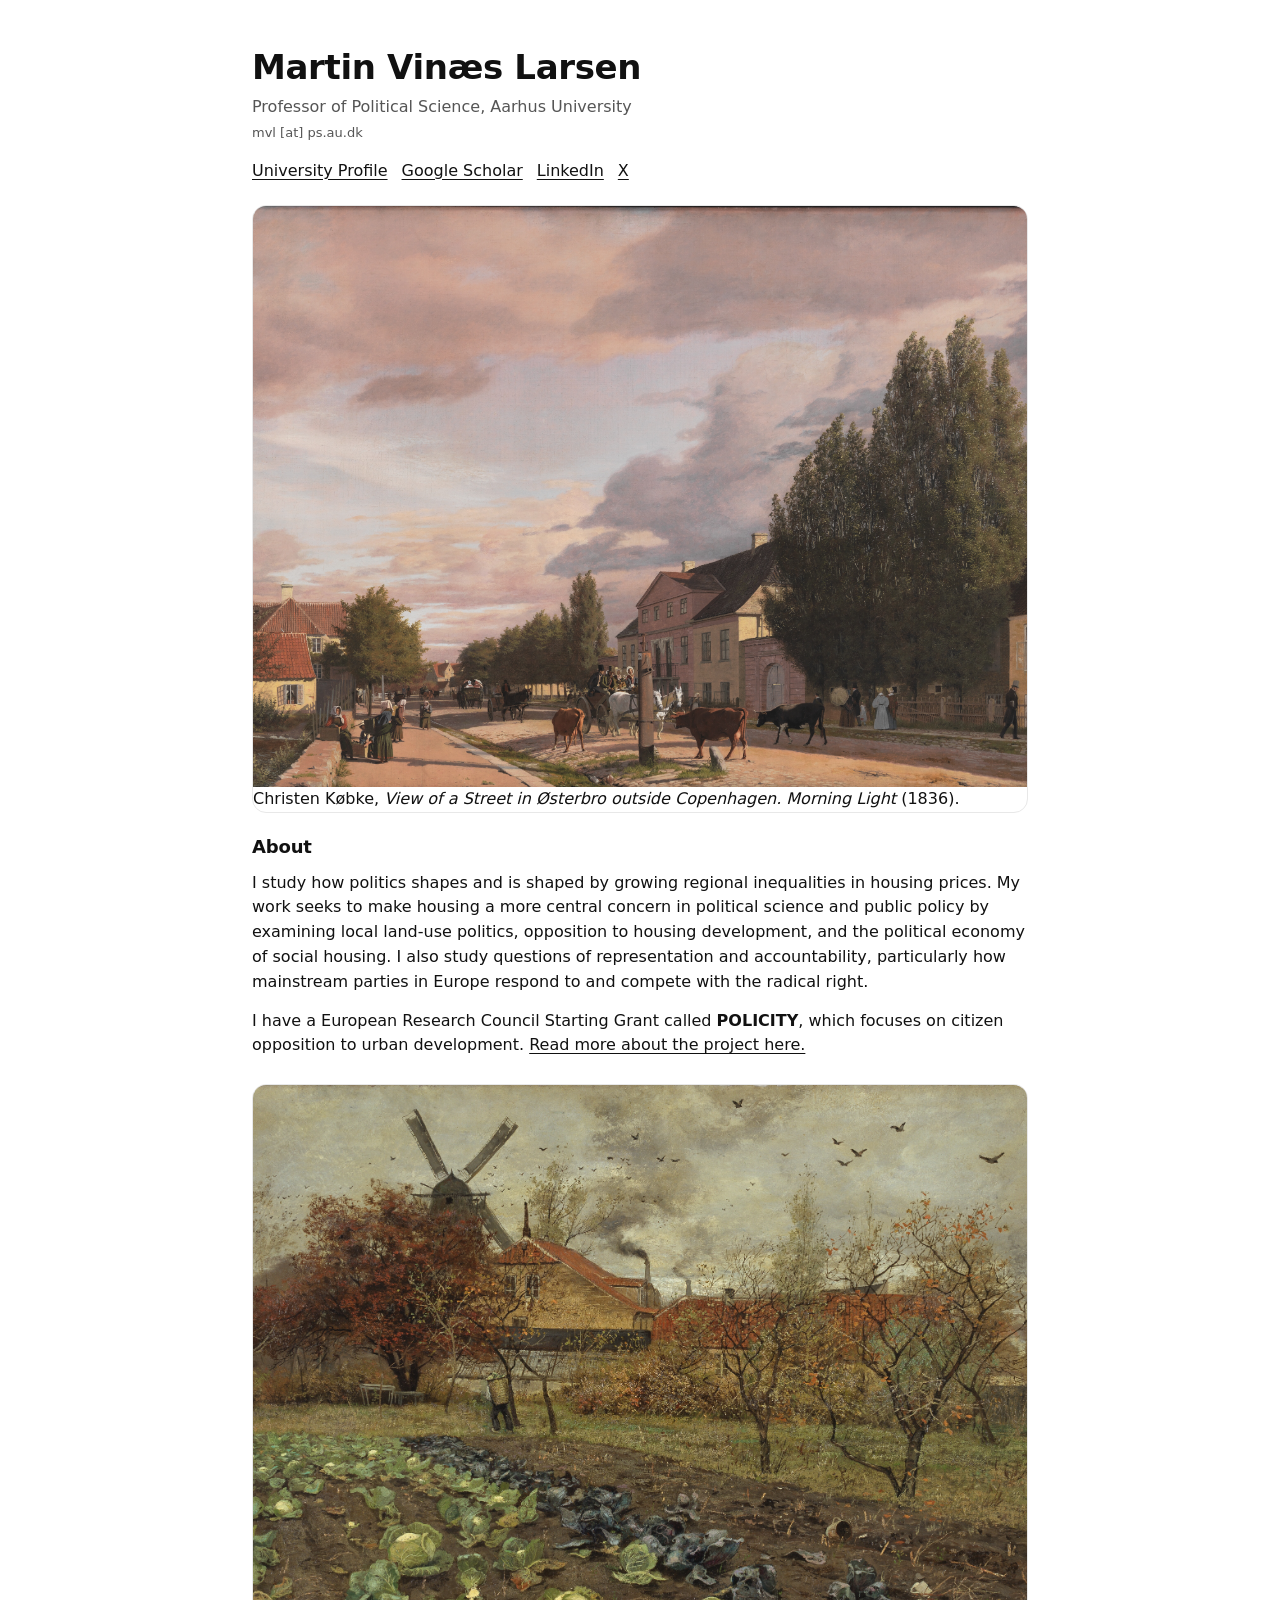
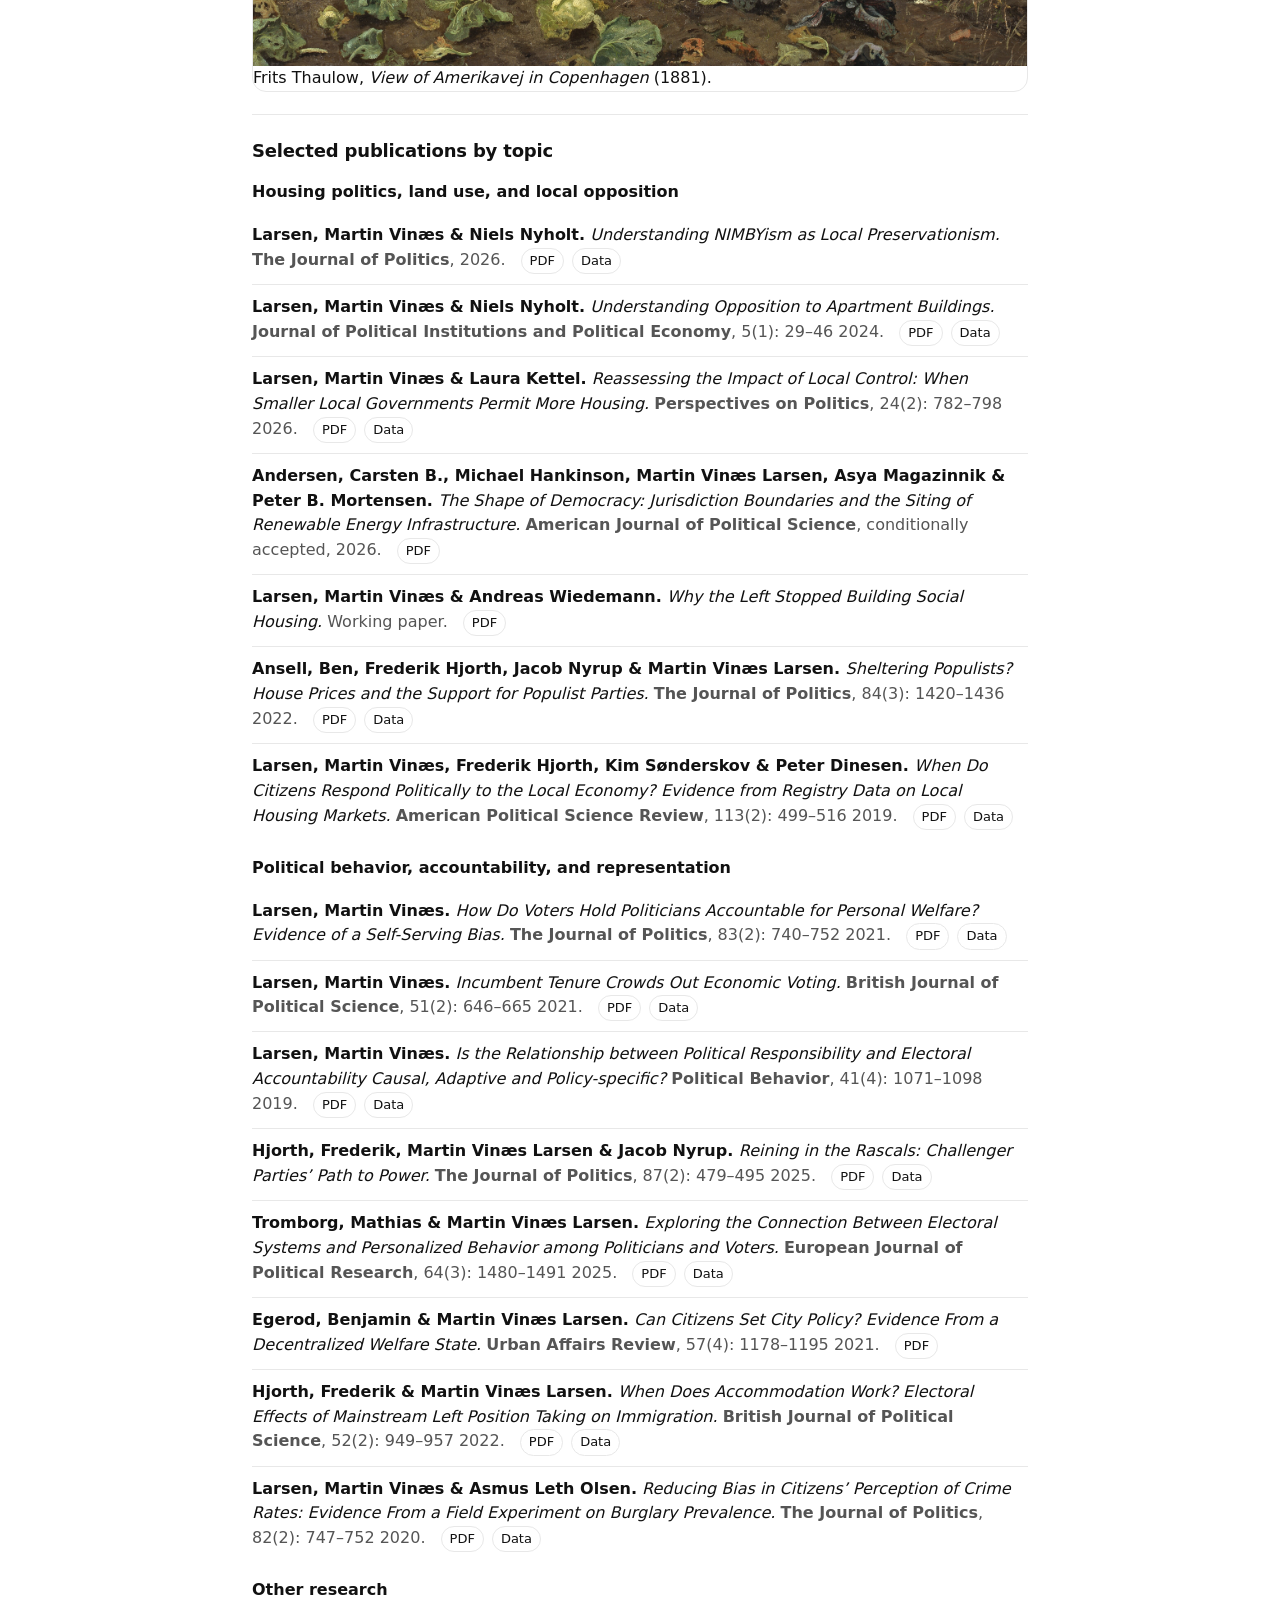
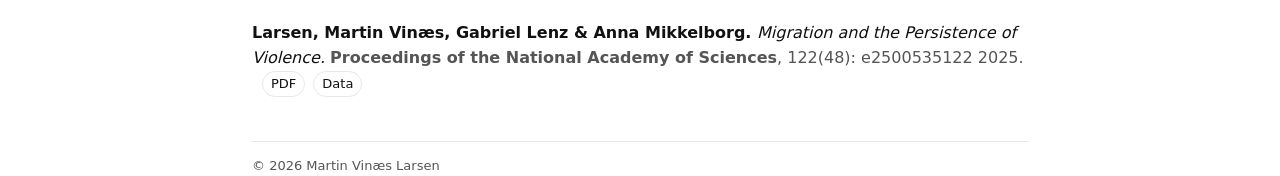
==== commit a5689ee1: "Create index.html" ====
--- a/index.html
+++ b/index.html
@@ -1,2241 +1,570 @@
 <!doctype html>
-<html lang="da">
+<html lang="en">
 <head>
-<meta charset="utf-8">
-<meta name="viewport" content="width=device-width, initial-scale=1">
-<title>Hårde Odds — Pointtavlen</title>
-<style>
-:root{
-  --purple:#4b0064;
-  --purple2:#300041;
-  --green:#66ff00;
-  --lav:#d69aec;
-  --paper:#f4efe8;
-  --ink:#171018;
-  --muted:#706775;
-  --white:#fff;
-  --line:#cfc4d2;
-  --good:#087a4c;
-  --bad:#c92d55;
-  --yellow:#f7d94c;
-  --max:1180px;
-}
-*{box-sizing:border-box}
-html{scroll-behavior:smooth}
-body{
-  margin:0;
-  font-family:Arial,Helvetica,sans-serif;
-  color:var(--ink);
-  background:var(--paper);
-  line-height:1.4;
-}
-a{color:inherit}
-.wrap{width:min(var(--max),calc(100% - 30px));margin:0 auto}
-.hero{
-  background:var(--purple);
-  color:#fff;
-  border-bottom:10px solid var(--green);
-}
-.hero-inner{
-  min-height:390px;
-  display:grid;
-  grid-template-columns:1.05fr .95fr;
-  align-items:center;
-  gap:40px;
-  padding:36px 0;
-}
-.logo-panel{
-  display:flex;
-  align-items:center;
-  justify-content:center;
-  min-width:0;
-}
-.logo-panel img{
-  display:block;
-  width:min(100%,540px);
-  height:auto;
-  border:0;
-}
-.hero-copy{
-  align-self:stretch;
-  display:flex;
-  flex-direction:column;
-  justify-content:center;
-  border-left:1px solid rgba(255,255,255,.25);
-  padding-left:40px;
-}
-.kicker{
-  color:var(--green);
-  font-size:12px;
-  text-transform:uppercase;
-  font-weight:900;
-  letter-spacing:.14em;
-  margin-bottom:10px;
-}
-.hero h1{
-  margin:0 0 18px;
-  font-size:clamp(46px,7vw,88px);
-  line-height:.88;
-  letter-spacing:-.065em;
-}
-.hero p{
-  margin:0;
-  max-width:530px;
-  font-size:17px;
-  color:#f1d9f7;
-}
-.status{
-  display:flex;
-  align-items:center;
-  gap:9px;
-  margin-top:24px;
-  font-size:11px;
-  color:#d6b9df;
-}
-.dot{width:9px;height:9px;border-radius:50%;background:#aaa;flex:0 0 auto}
-.dot.live{background:var(--green);box-shadow:0 0 0 4px rgba(102,255,0,.16)}
-.dot.error{background:#ff4b71}
-.navbar{
-  background:var(--purple2);
-  color:#fff;
-  border-bottom:1px solid #17001f;
-  position:sticky;top:0;z-index:20;
-}
-.nav{
-  display:flex;
-  overflow:auto;
-  scrollbar-width:none;
-}
-.nav::-webkit-scrollbar{display:none}
-.nav a{
-  text-decoration:none;
-  padding:14px 16px;
-  white-space:nowrap;
-  border-right:1px solid rgba(255,255,255,.16);
-  font-size:11px;
-  text-transform:uppercase;
-  letter-spacing:.07em;
-  font-weight:900;
-}
-.nav a:hover{background:var(--green);color:var(--purple2)}
-main{padding:46px 0 80px}
-section{margin-bottom:68px;scroll-margin-top:60px}
-.section-head{
-  border-top:5px solid var(--purple);
-  padding-top:13px;
-  margin-bottom:19px;
-  display:grid;
-  grid-template-columns:1fr minmax(250px,400px);
-  gap:24px;
-  align-items:end;
-}
-.eyebrow{
-  color:var(--purple);
-  font-size:10px;
-  text-transform:uppercase;
-  letter-spacing:.14em;
-  font-weight:900;
-  margin-bottom:7px;
-}
-.section-head h2{
-  margin:0;
-  font-size:clamp(36px,5vw,66px);
-  line-height:.92;
-  letter-spacing:-.055em;
-}
-.section-head p{margin:0;color:var(--muted);font-size:13px}
-.cards{
-  display:grid;
-  grid-template-columns:repeat(4,1fr);
-  border-left:1px solid var(--purple2);
-  border-top:1px solid var(--purple2);
-}
-.card{
-  background:#fff;
-  border-right:1px solid var(--purple2);
-  border-bottom:1px solid var(--purple2);
-  min-height:270px;
-  padding:20px;
-  display:flex;
-  flex-direction:column;
-}
-.card.first{
-  background:var(--green);
-}
-.rank{
-  width:30px;height:30px;
-  display:grid;place-items:center;
-  background:var(--purple2);color:#fff;
-  font-size:11px;font-weight:900;
-  margin-bottom:38px;
-}
-.name{
-  font-size:30px;
-  font-weight:900;
-  letter-spacing:-.045em;
-}
-.index{
-  font-size:62px;
-  line-height:.9;
-  letter-spacing:-.065em;
-  font-weight:950;
-  margin-top:6px;
-}
-.metric-label{
-  color:var(--muted);
-  font-size:10px;
-  text-transform:uppercase;
-  letter-spacing:.08em;
-  font-weight:800;
-  margin-top:8px;
-}
-.card-foot{
-  margin-top:auto;
-  border-top:1px solid rgba(0,0,0,.15);
-  padding-top:13px;
-  display:flex;
-  justify-content:space-between;
-  gap:10px;
-  color:var(--muted);
-  font-size:10px;
-}
-.card.first .metric-label,.card.first .card-foot{color:#254b00}
-.sem-grid{
-  display:grid;
-  grid-template-columns:1.3fr .7fr;
-  gap:18px;
-}
-.sem-table{
-  background:#fff;
-  border:1px solid var(--purple2);
-  padding:5px 18px;
-}
-.sem-row{
-  display:grid;
-  grid-template-columns:36px 1fr auto auto;
-  gap:14px;
-  align-items:center;
-  min-height:72px;
-  border-bottom:1px solid var(--line);
-}
-.sem-row:last-child{border-bottom:0}
-.sem-rank{
-  width:27px;height:27px;
-  display:grid;place-items:center;
-  background:var(--purple2);color:#fff;
-  font-size:10px;font-weight:900
-}
-.sem-score{
-  font-size:28px;
-  font-weight:900;
-  letter-spacing:-.045em;
-}
-.sem-sub{
-  min-width:90px;
-  text-align:right;
-  color:var(--muted);
-  font-size:10px;
-}
-.sem-note{
-  background:var(--lav);
-  color:var(--purple2);
-  border:1px solid var(--purple2);
-  padding:28px;
-}
-.sem-note strong{
-  display:block;
-  font-size:34px;
-  line-height:.95;
-  letter-spacing:-.045em;
-  margin-bottom:12px;
-}
-.sem-note p{margin:0;font-size:13px}
-.moments{
-  display:grid;
-  grid-template-columns:1fr 1fr;
-  gap:18px;
-}
-.moment-col{
-  background:#fff;
-  border:1px solid var(--purple2);
-}
-.moment-head{
-  padding:16px 19px;
-  border-bottom:1px solid var(--purple2);
-}
-.moment-head.genius{background:var(--green)}
-.moment-head.disaster{background:var(--lav)}
-.moment-head h3{
-  margin:0;
-  font-size:26px;
-  letter-spacing:-.04em;
-}
-.moment-head small{
-  display:block;
-  margin-top:3px;
-  font-size:9px;
-  text-transform:uppercase;
-  letter-spacing:.08em;
-  font-weight:900;
-  opacity:.7;
-}
-.moment{
-  padding:17px 19px;
-  border-bottom:1px solid var(--line);
-}
-.moment:last-child{border-bottom:0}
-.moment-top{display:flex;justify-content:space-between;gap:12px}
-.moment-name{font-size:21px;font-weight:900}
-.edge{
-  border:1px solid var(--purple2);
-  padding:4px 6px;
-  font-size:11px;
-  font-weight:900;
-  white-space:nowrap;
-}
-.question{font-size:13px;font-weight:800;margin:10px 0 12px}
-.stats{
-  display:grid;
-  grid-template-columns:repeat(3,1fr);
-  border:1px solid var(--line);
-}
-.stat{
-  padding:8px;
-  border-right:1px solid var(--line);
-}
-.stat:last-child{border-right:0}
-.stat small{
-  display:block;
-  color:var(--muted);
-  font-size:8px;
-  text-transform:uppercase;
-  letter-spacing:.07em;
-  font-weight:900
-}
-.stat strong{font-size:15px}
-.cal-grid{
-  display:grid;
-  grid-template-columns:1fr 1fr;
-  gap:18px;
-}
-.cal-card{
-  background:#fff;
-  border:1px solid var(--purple2);
-  padding:20px;
-}
-.cal-title{
-  display:flex;
-  justify-content:space-between;
-  align-items:end;
-  gap:15px;
-  margin-bottom:17px;
-}
-.cal-name{
-  font-size:34px;
-  font-weight:900;
-  letter-spacing:-.05em;
-}
-.cal-err{
-  text-align:right;
-  color:var(--muted);
-  font-size:9px;
-  text-transform:uppercase;
-  letter-spacing:.05em;
-  font-weight:800;
-}
-.cal-err strong{
-  display:block;
-  font-size:20px;
-  color:var(--ink);
-}
-.cal-bars{
-  display:grid;
-  gap:13px;
-}
-.cal-row{
-  display:grid;
-  grid-template-columns:42px 1fr 48px;
-  gap:10px;
-  align-items:center;
-}
-.cal-bin{
-  font-weight:900;
-  font-size:11px;
-}
-.track{
-  height:25px;
-  background:#eee6ef;
-  border:1px solid #d7cadb;
-  position:relative;
-  overflow:hidden;
-}
-.forecast-mark{
-  position:absolute;
-  top:0;bottom:0;
-  width:2px;
-  background:var(--purple2);
-  opacity:.6;
-}
-.actual-bar{
-  position:absolute;
-  left:0;top:0;bottom:0;
-  background:var(--green);
-  border-right:1px solid var(--purple2);
-}
-.actual-bar.benjamin{background:var(--green)}
-.actual-bar.martin{background:var(--lav)}
-.actual-bar.susan{background:var(--yellow)}
-.actual-bar.magnus{background:#7bdff2}
-.cal-val{
-  text-align:right;
-  font-size:11px;
-  font-weight:900;
-}
-.cal-caption{
-  margin-top:12px;
-  color:var(--muted);
-  font-size:10px;
-}
-.cal-legend{
-  display:flex;
-  gap:14px;
-  flex-wrap:wrap;
-  font-size:9px;
-  color:var(--muted);
-  margin-top:11px;
-}
-.swatch{display:inline-block;width:14px;height:9px;vertical-align:middle;margin-right:5px;border:1px solid var(--purple2)}
-.h2h{
-  display:grid;
-  grid-template-columns:repeat(3,1fr);
-  border-left:1px solid var(--purple2);
-  border-top:1px solid var(--purple2);
-}
-.match{
-  background:#fff;
-  padding:18px;
-  min-height:175px;
-  border-right:1px solid var(--purple2);
-  border-bottom:1px solid var(--purple2);
-}
-.match-title{
-  font-size:19px;
-  font-weight:900;
-  letter-spacing:-.03em;
-  margin-bottom:22px;
-}
-.brier-pair{
-  display:grid;
-  grid-template-columns:1fr 1fr;
-  gap:8px;
-}
-.brier-box{
-  border:1px solid var(--line);
-  padding:10px;
-}
-.brier-box small{
-  display:block;
-  color:var(--muted);
-  font-size:8px;
-  text-transform:uppercase;
-  font-weight:900;
-  letter-spacing:.06em;
-}
-.brier-box strong{
-  font-size:25px;
-  letter-spacing:-.04em;
-}
-.match-meta{
-  margin-top:10px;
-  color:var(--muted);
-  font-size:9px;
-}
-.open-list{border-top:1px solid var(--purple2)}
-details.bet{
-  background:#fff;
-  border-left:1px solid var(--purple2);
-  border-right:1px solid var(--purple2);
-  border-bottom:1px solid var(--purple2);
-}
-details.bet summary{
-  list-style:none;
-  cursor:pointer;
-  padding:15px 17px;
-  display:grid;
-  grid-template-columns:auto 1fr auto;
-  gap:12px;
-  align-items:center;
-}
-details.bet summary::-webkit-details-marker{display:none}
-details.bet[open] summary{background:#efe3f5}
-.badge{
-  background:var(--purple);
-  color:var(--green);
-  font-size:8px;
-  text-transform:uppercase;
-  letter-spacing:.08em;
-  font-weight:900;
-  padding:5px 6px
-}
-.bet-q{font-size:13px;font-weight:900}
-.plus{font-size:20px}
-details[open] .plus{transform:rotate(45deg)}
-.bet-body{
-  border-top:1px solid var(--purple2);
-  padding:16px;
-}
-.predictions{
-  display:grid;
-  grid-template-columns:repeat(4,1fr);
-  border-left:1px solid var(--purple2);
-  border-top:1px solid var(--purple2);
-  margin-top:10px
-}
-.pred{
-  border-right:1px solid var(--purple2);
-  border-bottom:1px solid var(--purple2);
-  padding:12px;
-}
-.pred small{display:block;color:var(--muted);font-size:8px;text-transform:uppercase;font-weight:900}
-.pred strong{font-size:27px;letter-spacing:-.04em}
-.meta{font-size:9px;color:var(--muted)}
-.method{
-  background:var(--purple2);
-  color:#fff;
-  border:1px solid var(--purple2);
-  display:grid;
-  grid-template-columns:1fr 1fr;
-}
-.method>div{padding:22px}
-.method>div+div{border-left:1px solid rgba(255,255,255,.2)}
-.method strong{
-  display:block;
-  color:var(--green);
-  font-size:20px;
-  margin-bottom:5px;
-}
-.method p{margin:0;color:#d8c8de;font-size:11px}
-.empty,.errorbox{
-  background:#fff;
-  border:1px solid var(--purple2);
-  padding:22px;
-  color:var(--muted)
-}
-.errorbox{background:#fff1f5;color:#7c203a}
-.diagnostics{margin-top:14px}
-.diagnostics summary{cursor:pointer;font-size:10px;color:var(--muted)}
-pre{white-space:pre-wrap;word-break:break-word;background:#16001d;color:#eee;padding:13px;font-size:9px;overflow:auto}
-footer{
-  background:var(--purple2);
-  color:#fff;
-  border-top:10px solid var(--green);
-  padding:30px 0 42px;
-}
-.foot{
-  display:flex;
-  justify-content:space-between;
-  gap:20px;
-  align-items:center;
-  font-size:10px;
-  color:#c7aecf
-}
-.foot strong{font-size:18px;color:#fff}
-.loading{
-  min-height:270px;
-  background:linear-gradient(90deg,#eee7ef 25%,#fff 50%,#eee7ef 75%);
-  background-size:200% 100%;
-  animation:shimmer 1.2s linear infinite;
-  border-right:1px solid var(--purple2);
-  border-bottom:1px solid var(--purple2)
-}
-@keyframes shimmer{to{background-position:-200% 0}}
-@media(max-width:900px){
-  .hero-inner{grid-template-columns:1fr}
-  .hero-copy{border-left:0;border-top:1px solid rgba(255,255,255,.25);padding-left:0;padding-top:28px}
-  .cards{grid-template-columns:repeat(2,1fr)}
-  .h2h{grid-template-columns:repeat(2,1fr)}
-}
-@media(max-width:720px){
-  .section-head{grid-template-columns:1fr}
-  .sem-grid,.moments,.cal-grid,.method{grid-template-columns:1fr}
-  .method>div+div{border-left:0;border-top:1px solid rgba(255,255,255,.2)}
-}
-@media(max-width:520px){
-  .wrap{width:min(var(--max),calc(100% - 20px))}
-  .hero-inner{min-height:0;padding:26px 0}
-  .cards,.h2h{grid-template-columns:1fr}
-  .predictions{grid-template-columns:repeat(2,1fr)}
-  .sem-row{grid-template-columns:30px 1fr auto}
-  .sem-sub{grid-column:2/-1;text-align:left;margin-top:-8px;margin-bottom:8px}
-  .stats{grid-template-columns:1fr}
-  .stat{border-right:0;border-bottom:1px solid var(--line)}
-  .stat:last-child{border-bottom:0}
-  .foot{align-items:flex-start;flex-direction:column}
-}
-
-
-/* --- Gæt med CTA --- */
-.guess-cta{
-  display:block;
-  background:var(--green);
-  color:var(--purple2);
-  border-bottom:1px solid var(--purple2);
-  text-decoration:none;
-}
-.guess-cta-inner{
-  min-height:58px;
-  display:flex;
-  align-items:center;
-  justify-content:center;
-  gap:14px;
-  text-align:center;
-  padding:10px 0;
-}
-.guess-cta strong{
-  font-size:18px;
-  font-weight:950;
-  letter-spacing:-.025em;
-  text-transform:uppercase;
-}
-.guess-cta span{
-  font-size:11px;
-  font-weight:800;
-}
-.guess-cta-arrow{
-  font-size:22px;
-  line-height:1;
-  font-weight:950;
-}
-.guess-cta:hover{background:#7dff27}
-.audience-profile-wide{grid-column:1/-1}
-.audience-why{
-  display:grid;
-  grid-template-columns:1fr 1fr;
-  gap:10px;
-}
-.audience-reason{
-  border:1px solid var(--line);
-  padding:14px;
-  background:#faf6fb;
-}
-.audience-reason strong{
-  display:block;
-  color:var(--purple);
-  font-size:13px;
-  margin-bottom:5px;
-}
-.audience-reason p{
-  margin:0;
-  color:var(--muted);
-  font-size:10px;
-}
-.audience-profile-tip{
-  margin-top:12px;
-  padding:11px 12px;
-  background:#f0ffe6;
-  border:1px solid #9ac77d;
-  color:#31531f;
-  font-size:10px;
-}
-.crowd-wait{
-  font-size:23px;
-  font-weight:950;
-  letter-spacing:-.04em;
-  color:var(--purple);
-}
-
-/* --- Lytterbud / audience --- */
-.audience-grid{
-  display:grid;
-  grid-template-columns:1fr 1fr;
-  gap:18px;
-  margin-bottom:18px;
-}
-.audience-panel{
-  background:#fff;
-  border:1px solid var(--purple2);
-  padding:20px;
-}
-.audience-history-panel{margin-top:0}
-.audience-panel-head{
-  display:flex;
-  align-items:flex-start;
-  justify-content:space-between;
-  gap:14px;
-  margin-bottom:10px;
-}
-.audience-panel h3{
-  margin:0;
-  font-size:27px;
-  line-height:1;
-  letter-spacing:-.04em;
-}
-.audience-help{margin:0 0 15px;color:var(--muted);font-size:11px;max-width:680px}
-.audience-api-status{
-  display:inline-block;
-  border:1px solid var(--line);
-  color:var(--muted);
-  padding:5px 7px;
-  font-size:8px;
-  font-weight:900;
-  text-transform:uppercase;
-  letter-spacing:.06em;
-  white-space:nowrap;
-}
-.audience-api-status.ok{background:var(--green);border-color:var(--purple2);color:var(--purple2)}
-.audience-profile-form{
-  display:grid;
-  grid-template-columns:1fr 1fr auto;
-  gap:10px;
-  align-items:end;
-}
-.audience-profile-form label,.audience-inline-nick{
-  display:grid;
-  gap:5px;
-  font-size:9px;
-  font-weight:900;
-  text-transform:uppercase;
-  letter-spacing:.05em;
-  color:var(--muted);
-}
-.audience-profile-form input,.audience-inline-nick input{
-  width:100%;
-  min-height:42px;
-  border:1px solid var(--purple2);
-  background:#fff;
-  padding:9px 10px;
-  color:var(--ink);
-  font-size:16px;
-  text-transform:none;
-  letter-spacing:0;
-  font-weight:500;
-}
-#audienceProfileButton,.audience-submit,.audience-small-button{
-  border:1px solid var(--purple2);
-  background:var(--purple2);
-  color:#fff;
-  min-height:42px;
-  padding:9px 13px;
-  font-weight:900;
-  font-size:10px;
-  text-transform:uppercase;
-  letter-spacing:.05em;
-  cursor:pointer;
-}
-#audienceProfileButton:hover,.audience-submit:hover,.audience-small-button:hover{background:var(--purple);color:var(--green)}
-#audienceProfileButton:disabled,.audience-submit:disabled,.audience-small-button:disabled{opacity:.45;cursor:not-allowed}
-.audience-small-button{min-height:32px;padding:6px 9px;background:#fff;color:var(--purple2)}
-.audience-message{min-height:16px;margin-top:10px;font-size:10px;color:var(--muted)}
-.audience-message.good{color:var(--good);font-weight:800}
-.audience-message.bad{color:var(--bad);font-weight:800}
-.audience-my-stats{
-  display:grid;
-  grid-template-columns:repeat(3,1fr);
-  border-left:1px solid var(--line);
-  border-top:1px solid var(--line);
-  margin-top:14px;
-}
-.audience-stat{
-  padding:10px;
-  border-right:1px solid var(--line);
-  border-bottom:1px solid var(--line);
-}
-.audience-stat small{display:block;color:var(--muted);font-size:8px;text-transform:uppercase;font-weight:900;letter-spacing:.06em}
-.audience-stat strong{font-size:21px;letter-spacing:-.04em}
-.audience-vote{
-  margin-top:17px;
-  border:1px solid var(--purple2);
-  background:#faf6fb;
-  padding:16px;
-}
-.audience-vote-top{
-  display:flex;
-  justify-content:space-between;
-  align-items:flex-start;
-  gap:16px;
-  margin-bottom:12px;
-}
-.audience-vote-title{font-size:17px;font-weight:900;letter-spacing:-.02em}
-.audience-vote-value{font-size:35px;font-weight:950;line-height:.9;letter-spacing:-.055em;color:var(--purple)}
-.audience-slider{width:100%;accent-color:var(--purple);cursor:pointer}
-.audience-slider-labels{display:flex;justify-content:space-between;color:var(--muted);font-size:9px;margin-top:2px}
-.audience-vote-actions{
-  display:flex;
-  justify-content:flex-end;
-  gap:10px;
-  align-items:center;
-  margin-top:14px;
-}
-.audience-submit{background:var(--green);color:var(--purple2)}
-.crowd-lock,.crowd-result{
-  margin-top:13px;
-  padding:12px;
-  border:1px dashed var(--line);
-  color:var(--muted);
-  font-size:10px;
-}
-.crowd-result{border-style:solid;border-color:var(--purple2);background:#fff;color:var(--ink)}
-.crowd-result-head{display:flex;justify-content:space-between;gap:15px;align-items:end}
-.crowd-mean{font-size:31px;font-weight:950;letter-spacing:-.05em;color:var(--purple)}
-.crowd-n{font-size:9px;color:var(--muted);text-align:right}
-.audience-voted-note{font-size:10px;color:var(--good);font-weight:900;margin-top:8px}
-.audience-leaderboard{border-top:1px solid var(--line)}
-.audience-leader-row{
-  display:grid;
-  grid-template-columns:30px 1fr auto auto;
-  gap:10px;
-  align-items:center;
-  min-height:49px;
-  border-bottom:1px solid var(--line);
-}
-.audience-leader-rank{font-weight:900;color:var(--purple)}
-.audience-leader-name{font-weight:900;min-width:0;overflow:hidden;text-overflow:ellipsis}
-.audience-leader-index{font-size:19px;font-weight:950;letter-spacing:-.04em}
-.audience-leader-n{font-size:8px;color:var(--muted);text-align:right;min-width:45px}
-.audience-history{display:grid;gap:0;border-top:1px solid var(--line)}
-.audience-history-row{
-  display:grid;
-  grid-template-columns:minmax(0,1fr) auto auto;
-  gap:12px;
-  align-items:center;
-  min-height:58px;
-  border-bottom:1px solid var(--line);
-}
-.audience-history-q{font-size:11px;font-weight:800;min-width:0}
-.audience-history-q small{display:block;color:var(--muted);font-weight:500;margin-top:2px}
-.audience-history-prob{font-size:20px;font-weight:950;color:var(--purple)}
-.audience-history-score{text-align:right;font-size:9px;color:var(--muted);min-width:72px}
-.audience-history-score strong{display:block;font-size:14px;color:var(--ink)}
-.audience-config-warning{background:#fff4c7;border:1px solid #8c6f00;padding:10px;margin-top:10px;color:#614d00;font-size:10px}
-@media(max-width:800px){
-  .audience-grid{grid-template-columns:1fr}
-  .audience-profile-form{grid-template-columns:1fr}
-  .audience-why{grid-template-columns:1fr}
-  .audience-vote-actions{justify-content:stretch}
-  .audience-submit{width:100%}
-}
-@media(max-width:560px){
-  .guess-cta-inner{align-items:flex-start;flex-direction:column;gap:2px;text-align:left}
-  .guess-cta-arrow{display:none}
-}
-@media(max-width:520px){
-  .audience-my-stats{grid-template-columns:1fr}
-  .audience-history-row{grid-template-columns:1fr auto;gap:5px 10px;padding:10px 0}
-  .audience-history-score{grid-column:1/-1;text-align:left}
-  .audience-leader-row{grid-template-columns:24px 1fr auto}
-  .audience-leader-n{grid-column:2/-1;text-align:left;margin-top:-6px;padding-bottom:7px}
-}
-
-</style>
+  <meta charset="utf-8" />
+  <meta name="viewport" content="width=device-width, initial-scale=1" />
+
+  <title>Martin Vinæs Larsen</title>
+  <meta
+    name="description"
+    content="Academic homepage of Martin Vinæs Larsen, Professor of Political Science at Aarhus University."
+  />
+
+  <link rel="stylesheet" href="styles.css" />
 </head>
+
 <body>
-
-<header class="hero">
-  <div class="wrap hero-inner">
-    <div class="logo-panel">
-      <img src="[data-uri]" alt="Hårde Odds">
-    </div>
-    <div class="hero-copy">
-      <div class="kicker">Pointtavlen</div>
-      <h1>Hvem rammer fremtiden?</h1>
-      <p>En levende statistikside for Benjamin, Martin, Susan og Magnus — direkte fra programmets Google Sheet.</p>
-      <div class="status">
-        <span id="statusDot" class="dot"></span>
-        <span id="statusText">Henter data…</span>
-      </div>
-    </div>
-  </div>
-</header>
-
-<a class="guess-cta" href="#lytterne">
-  <div class="wrap guess-cta-inner">
-    <strong>Kom og gæt med!</strong>
-    <span>Giv dine egne odds på de åbne væddemål — lytternes gennemsnit afsløres først efter dit eget bud.</span>
-    <span class="guess-cta-arrow" aria-hidden="true">↓</span>
-  </div>
-</a>
-
-<div class="navbar">
-  <nav class="wrap nav">
-    <a href="#stilling">Stilling</a>
-    <a href="#seksmaaneder">6 måneder</a>
-    <a href="#moments">Genistreg / katastrofe</a>
-    <a href="#kalibrering">Kalibrering</a>
-    <a href="#h2h">Head-to-head</a>
-    <a href="#lytterne">Gæt med</a>
-    <a href="#aabne">Åbne bets</a>
-  </nav>
-</div>
-
-<main class="wrap">
-
-<section id="stilling">
-  <div class="section-head">
-    <div>
-      <div class="eyebrow">All time</div>
-      <h2>Den aktuelle stilling</h2>
-    </div>
-    <p>Det store tal er indekset: 100 × (1 − √Brier). Højere er bedre. Den rå Brier-score står med småt.</p>
-  </div>
-  <div id="cards" class="cards">
-    <div class="loading"></div><div class="loading"></div><div class="loading"></div><div class="loading"></div>
-  </div>
-</section>
-
-<section id="seksmaaneder">
-  <div class="section-head">
-    <div>
-      <div class="eyebrow">Aktuel form</div>
-      <h2>De sidste seks måneder</h2>
-    </div>
-    <p id="semesterRange">Kun afgjorte væddemål, hvor spørgsmålsdatoen ligger inden for den rullende seksmånedersperiode. Hvis datoen kun står én gang for en blok i arket, arves den nu af de efterfølgende spørgsmål.</p>
-  </div>
-  <div class="sem-grid">
-    <div id="semesterList" class="sem-table"></div>
-    <div class="sem-note">
-      <strong>Hvem er varm lige nu?</strong>
-      <p>All-time stillingen flytter sig langsomt. Seks måneder gør det lettere at se, hvem der faktisk har haft den bedste periode på det seneste.</p>
-    </div>
-  </div>
-</section>
-
-<section id="moments">
-  <div class="section-head">
-    <div>
-      <div class="eyebrow">All time</div>
-      <h2>Genistreg og katastrofe</h2>
-    </div>
-    <p>Hele historikken. På hvert afgjort væddemål sammenlignes spilleren med alle andre deltagere og gæster i arket, som faktisk har afgivet et sandsynlighedsbud på det samme spørgsmål. Edge er forskellen i Brier-score.</p>
-  </div>
-  <div class="moments">
-    <div class="moment-col">
-      <div class="moment-head genius"><h3>Største genistreg</h3><small>All time</small></div>
-      <div id="geniusList"></div>
-    </div>
-    <div class="moment-col">
-      <div class="moment-head disaster"><h3>Største katastrofe</h3><small>All time</small></div>
-      <div id="disasterList"></div>
-    </div>
-  </div>
-</section>
-
-<section id="kalibrering">
-  <div class="section-head">
-    <div>
-      <div class="eyebrow">Alle fire</div>
-      <h2>Kalibrering</h2>
-    </div>
-    <p>Samme fem sikkerhedskategorier for Benjamin, Martin, Susan og Magnus: 50–60, 60–70, 70–80, 80–90 og 90–100 %. Bud under 50 % vendes om: fx 20 % på “ja” bliver til 80 % sikkerhed på “nej”. Det farvede felt viser, hvor ofte den side man pegede på faktisk vandt.</p>
-  </div>
-  <div id="calGrid" class="cal-grid"></div>
-</section>
-
-<section id="h2h">
-  <div class="section-head">
-    <div>
-      <div class="eyebrow">Fælles væddemål</div>
-      <h2>Head-to-head</h2>
-    </div>
-    <p>Kun gennemsnitlig Brier-score på de væddemål, hvor begge deltagere har afgivet et bud. Lavere er bedre.</p>
-  </div>
-  <div id="h2hGrid" class="h2h"></div>
-</section>
-
-<section id="lytterne">
-  <div class="section-head">
-    <div>
-      <div class="eyebrow">Dit eget odds</div>
-      <h2>Kom og gæt med</h2>
-    </div>
-    <p>Opret gerne et nickname, før du gætter. Det er valgfrit, men så kan dine bud følge dig over tid. Du kan også fortsætte anonymt — så er historikken knyttet til denne browser.</p>
-  </div>
-
-  <div class="audience-grid">
-    <article class="audience-panel">
-      <div class="audience-panel-head">
-        <div>
-          <div class="eyebrow">Før du gætter · valgfrit</div>
-          <h3>Opret dit nickname</h3>
-        </div>
-        <span id="audienceBackendStatus" class="audience-api-status">Ikke forbundet</span>
-      </div>
-      <p class="audience-help">Et nickname samler dine bud under samme profil. Når der er kommet nok lytterbud, kan vi senere åbne en Lytterliga og se, om nogle lyttere konsekvent rammer bedre end panelet.</p>
-      <div class="audience-profile-form">
-        <label>
-          <span>Nickname</span>
-          <input id="audienceNickname" maxlength="24" autocomplete="nickname" placeholder="fx OddsOraklet">
-        </label>
-        <label>
-          <span>Profilkode</span>
-          <input id="audienceProfileCode" maxlength="24" autocomplete="off" placeholder="kun hvis du allerede har en profil">
-        </label>
-        <button id="audienceProfileButton" type="button">Opret / log ind</button>
-      </div>
-      <div id="audienceProfileMessage" class="audience-message" aria-live="polite"></div>
-      <div class="audience-profile-tip"><strong>Gem profilkoden.</strong> Den er nøglen til at åbne dit nickname og dine tidligere bud på en anden browser eller enhed. Koden gemmes ikke i læsbar form på serveren, så gem den selv et sikkert sted.</div>
-      <div id="myAudienceStats" class="audience-my-stats"></div>
-    </article>
-
-    <article class="audience-panel">
-      <div class="audience-panel-head">
-        <div>
-          <div class="eyebrow">Hvorfor profil?</div>
-          <h3>To gode grunde</h3>
-        </div>
-      </div>
-      <div class="audience-why">
-        <div class="audience-reason">
-          <strong>1. Dit nickname</strong>
-          <p>Dine sandsynlighedsbud kan samles under ét navn over tid. Det gør det muligt at finde din egen historik igen — og senere måle, hvor godt du faktisk rammer.</p>
-        </div>
-        <div class="audience-reason">
-          <strong>2. Din profilkode</strong>
-          <p>Nicknamet er offentligt, men profilkoden er din private nøgle. Med den kan du hente samme profil på en ny telefon eller computer uden at skulle oprette en traditionel konto.</p>
-        </div>
-      </div>
-      <p class="audience-help" style="margin-top:14px">Vil du bare prøve? Du behøver ikke oprette noget. Anonyme bud virker stadig, men kan kun genfindes fra den browser, hvor de blev afgivet.</p>
-    </article>
-  </div>
-
-  <article class="audience-panel audience-history-panel">
-    <div class="audience-panel-head">
-      <div>
-        <div class="eyebrow">Din historik</div>
-        <h3>Mine bud</h3>
-      </div>
-      <button id="audienceHistoryRefresh" class="audience-small-button" type="button">Opdater</button>
-    </div>
-    <div id="audienceHistory" class="audience-history"><div class="empty">Dine bud vises her, når du har afgivet det første.</div></div>
-  </article>
-</section>
-
-<section id="aabne">
-  <div class="section-head">
-    <div>
-      <div class="eyebrow">På spil</div>
-      <h2>Åbne væddemål</h2>
-    </div>
-    <p>Kun åbne spørgsmål hvor mindst tre af fire har afgivet et bud. Fold et spørgsmål ud for at afgive dit eget sandsynlighedsbud.</p>
-  </div>
-  <div id="openList" class="open-list"></div>
-  <details class="diagnostics">
-    <summary>Data-diagnostik</summary>
-    <pre id="diagnostics">Venter på data…</pre>
-  </details>
-</section>
-
-<section>
-  <div class="method">
-    <div>
-      <strong>Brier-score</strong>
-      <p>Brier = (p − udfald)². 0 er perfekt; lavere er bedre.</p>
-    </div>
-    <div>
-      <strong>Indeks</strong>
-      <p>Indeks = 100 × (1 − √Brier). Kvadratroden omsætter Brier-scoren tilbage til en mere intuitiv gennemsnitlig sandsynlighedsfejl. Højere er bedre, og 100 er perfekt.</p>
-    </div>
-  </div>
-</section>
-
-</main>
-
-<footer>
-  <div class="wrap foot">
-    <strong>HÅRDE ODDS</strong>
-    <span>Paneldata læses direkte fra det offentlige Google Sheet. Lytterbud gemmes separat, når lytter-backend er forbundet.</span>
-  </div>
-</footer>
-
-<script>
-(() => {
-"use strict";
-
-const SHEET_ID="1hq6MYkrp-eNnpGv9ztad_RIeZxndIQkRR0TfdEMswQQ";
-const GID="142105044";
-const PLAYERS=[
-  {key:"benjamin",short:"Benjamin",aliases:["benjamin","benjamin leander"]},
-  {key:"martin",short:"Martin",aliases:["martin","martin vinæs","martin vinaes"]},
-  {key:"susan",short:"Susan",aliases:["susan","susan knorrenborg"]},
-  {key:"magnus",short:"Magnus",aliases:["magnus","magnus barsøe","magnus barsoe"]}
-];
-const CAL_PLAYERS=["benjamin","martin","susan","magnus"];
-
-// Lytterbud: indsæt /exec-URL'en fra Google Apps Script her efter deployment.
-const AUDIENCE_API_URL="https://script.google.com/macros/s/AKfycbwWWIpq0RjDNn5QNc4hDtS1Bo4kcvezJm-U-q--2X8FYGeNBLz-9elH-IfioHlnj5hkVw/exec";
-const AUDIENCE_MIN_LEADERBOARD_BETS=3;
-const AUDIENCE_STORAGE_PREFIX="haarde_odds_audience_v1_";
-const audienceState={
-  userId:null,
-  nickname:"",
-  profileCode:"",
-  myVotes:new Map(),
-  allRows:[],
-  settledRows:[]
-};
-
-const $=s=>document.querySelector(s);
-const norm=s=>String(s??"").normalize("NFD").replace(/[\u0300-\u036f]/g,"").toLowerCase().trim().replace(/\s+/g," ");
-const esc=s=>String(s??"").replace(/[&<>"']/g,c=>({"&":"&amp;","<":"&lt;",">":"&gt;",'"':"&quot;","'":"&#039;"}[c]));
-const fmtScore=x=>Number.isFinite(x)?x.toLocaleString("da-DK",{minimumFractionDigits:3,maximumFractionDigits:3}):"—";
-const fmtIndex=x=>Number.isFinite(x)?x.toLocaleString("da-DK",{minimumFractionDigits:1,maximumFractionDigits:1}):"—";
-const fmtPct=x=>Number.isFinite(x)?(100*x).toLocaleString("da-DK",{maximumFractionDigits:0})+"%":"—";
-const fmtDate=d=>d instanceof Date&&!isNaN(d)?d.toLocaleDateString("da-DK",{day:"numeric",month:"short",year:"numeric"}):"";
-
-function parseDate(v){
-  if(v instanceof Date)return v;
-  if(v==null||v==="")return null;
-
-  // Google/Excel serial date.
-  if(typeof v==="number"){
-    if(v>20000&&v<80000)return new Date(Date.UTC(1899,11,30)+v*86400000);
-    return null;
-  }
-
-  const s=String(v).trim();
-
-  // Danish sheet format: DD.MM.YY / DD.MM.YYYY.
-  // IMPORTANT: first number is always day, second is always month.
-  const dk=s.match(/^(\d{1,2})\.(\d{1,2})\.(\d{2}|\d{4})$/);
-  if(dk){
-    const day=+dk[1], month=+dk[2];
-    let year=+dk[3];
-    if(year<100)year+=2000;
-    if(month<1||month>12||day<1||day>31)return null;
-    const d=new Date(year,month-1,day);
-    return d.getFullYear()===year&&d.getMonth()===month-1&&d.getDate()===day?d:null;
-  }
-
-  // Google Visualization date: month is zero-based.
-  const g=s.match(/^Date\((\d{4}),(\d{1,2}),(\d{1,2})(?:,(\d+),(\d+),(\d+))?\)$/);
-  if(g)return new Date(+g[1],+g[2],+g[3],+(g[4]||0),+(g[5]||0),+(g[6]||0));
-
-  // Other explicit day-month-year separators, still interpreted as D-M-Y.
-  const dmy=s.match(/^(\d{1,2})[\/-](\d{1,2})[\/-](\d{2}|\d{4})$/);
-  if(dmy){
-    const day=+dmy[1],month=+dmy[2];let year=+dmy[3];
-    if(year<100)year+=2000;
-    if(month<1||month>12||day<1||day>31)return null;
-    const d=new Date(year,month-1,day);
-    return d.getFullYear()===year&&d.getMonth()===month-1&&d.getDate()===day?d:null;
-  }
-
-  // ISO-like strings only. Avoid locale-dependent Date("18.08.26") parsing.
-  if(/^\d{4}-\d{1,2}-\d{1,2}/.test(s)){
-    const d=new Date(s);
-    return isNaN(d)?null:d;
-  }
-  return null;
-}
-function parseProbability(v){
-  if(v==null||v==="")return null;
-  let n;
-  if(typeof v==="number"){n=v;if(n>1&&n<=100)n/=100;}
-  else{
-    const s=String(v).replace(",",".").replace("%","").trim();
-    n=Number(s);if(!Number.isFinite(n))return null;
-    if(String(v).includes("%")||n>1)n/=100;
-  }
-  return n>=0&&n<=1?n:null;
-}
-function parseOutcome(v,f){
-  const raw=v??f;
-  if(raw==null||raw==="")return null;
-  if(typeof raw==="boolean")return raw?1:0;
-  if(typeof raw==="number"&&(raw===0||raw===1))return raw;
-  const s=norm(raw);
-  if(["ja","yes","true","1","vundet","vinder","indtraf","indtruffet"].includes(s))return 1;
-  if(["nej","no","false","0","tabt","taber","indtraf ikke","ikke indtruffet"].includes(s))return 0;
-  return null;
-}
-function headerScore(label,words){
-  const l=norm(label);let s=0;
-  for(const w of words){if(l===w)s+=8;else if(l.includes(w))s+=3}
-  return s;
-}
-function pickColumn(cols,candidates,exclude=[]){
-  let best=null;
-  cols.forEach((c,i)=>{
-    const l=norm(c.label||c.id||"");
-    if(!l||exclude.some(x=>l.includes(x)))return;
-    const score=headerScore(l,candidates);
-    if(score&&(!best||score>best.score))best={i,score,label:c.label||c.id};
-  });
-  return best;
-}
-function findPlayerColumns(cols,p){
-  const found=[];
-  cols.forEach((c,i)=>{
-    const l=norm(c.label||c.id||"");if(!l)return;
-    let score=0;
-    p.aliases.forEach(a=>{
-      const aa=norm(a);
-      if(l===aa)score=Math.max(score,20);
-      else if(l.startsWith(aa+" "))score=Math.max(score,15);
-      else if(l.includes(aa))score=Math.max(score,10);
-    });
-    if(/(score|brier|point|rang|rank|placering|indeks|index|resultat|udfald)/.test(l))score-=12;
-    if(score>0)found.push({i,score,label:c.label||c.id});
-  });
-  return found.sort((a,b)=>b.score-a.score||a.i-b.i);
-}
-function findPlayerColumn(cols,p){
-  return findPlayerColumns(cols,p)[0]||null;
-}
-function cell(r,i){return i==null||!r?.c?.[i]?{v:null,f:null}:r.c[i]}
-
-function looksLikeQuestionText(v){
-  if(typeof v!=="string")return false;
-  const s=v.trim();
-  if(s.length<8)return false;
-
-  // Never accept cells that are really just numbers / probabilities.
-  if(/^[\s\d.,%+-]+$/.test(s))return false;
-
-  const n=norm(s);
-  if(["ja","nej","yes","no","true","false","åben","aaben","open","closed","lukket","afgjort","pending"].includes(n))return false;
-
-  // Avoid obvious date-only strings.
-  if(/^\d{1,2}[.\/-]\d{1,2}[.\/-]\d{2,4}$/.test(s))return false;
-
-  return true;
-}
-
-function bestQuestionFromRow(r,cols,preferredIndex,excludedIndexes){
-  const candidates=[];
-
-  // Prefer the detected question column, but only if it contains actual text.
-  if(Number.isInteger(preferredIndex)){
-    const c=cell(r,preferredIndex);
-    const v=c.f??c.v;
-    if(looksLikeQuestionText(v)){
-      candidates.push({text:String(v).trim(),score:1000});
-    }
-  }
-
-  // Fallback: search non-prediction, non-metadata cells for plausible question text.
-  for(let i=0;i<cols.length;i++){
-    if(excludedIndexes.has(i))continue;
-    const c=cell(r,i);
-    const v=c.f??c.v;
-    if(!looksLikeQuestionText(v))continue;
-
-    const label=norm(cols[i]?.label||cols[i]?.id||"");
-    let score=Math.min(String(v).trim().length,250);
-
-    if(/spørgsmål|sporgsmal|question|væddemål|vaeddemal|forudsigelse/.test(label))score+=500;
-    if(String(v).includes("?"))score+=40;
-    if(/score|brier|point|status|dato|date|udfald|resultat|facit/.test(label))score-=300;
-
-    candidates.push({text:String(v).trim(),score});
-  }
-
-  candidates.sort((a,b)=>b.score-a.score);
-  return candidates[0]?.text||"";
-}
-
-function inferQuestionColumn(cols,rows,preferredIndex){
-  const candidates=[];
-
-  cols.forEach((c,i)=>{
-    const label=norm(c.label||c.id||"");
-    let textCount=0;
-    let questionMarkCount=0;
-    let totalLength=0;
-    let nonEmpty=0;
-
-    rows.forEach(r=>{
-      const cc=cell(r,i);
-      const raw=cc.f??cc.v;
-      if(raw==null||raw==="")return;
-      nonEmpty++;
-
-      if(looksLikeQuestionText(raw)){
-        textCount++;
-        const s=String(raw).trim();
-        totalLength+=s.length;
-        if(s.includes("?"))questionMarkCount++;
-      }
-    });
-
-    if(!textCount)return;
-
-    let score=textCount*8 + questionMarkCount*12 + (totalLength/Math.max(1,textCount))/5;
-
-    if(i===preferredIndex)score+=600;
-    if(/spørgsmål|sporgsmal|question|væddemål|vaeddemal|bet|forudsigelse/.test(label))score+=300;
-    if(/dato|date|score|brier|point|status|udfald|resultat|facit|afgjort|settled|deadline/.test(label))score-=400;
-
-    candidates.push({i,label:c.label||c.id||"",textCount,questionMarkCount,nonEmpty,score});
-  });
-
-  candidates.sort((a,b)=>b.score-a.score);
-  return candidates[0]||null;
-}
-
-function plausibleSheetDate(v){
-  const d=parseDate(v);
-  if(!(d instanceof Date)||isNaN(d))return null;
-  const y=d.getFullYear();
-  return y>=2018&&y<=2035?d:null;
-}
-
-function inferQuestionDateColumn(cols,rows,preferredIndex,settledIndex){
-  const candidates=[];
-  const now=new Date();
-  const recentStart=new Date(now);
-  recentStart.setMonth(recentStart.getMonth()-6);
-
-  cols.forEach((c,i)=>{
-    if(i===settledIndex)return;
-
-    const label=norm(c.label||c.id||"");
-    let dateCount=0;
-    let nonEmpty=0;
-    let danishShortCount=0;
-    let recentCount=0;
-    let currentYearCount=0;
-    const sampleDates=[];
-
-    rows.forEach(r=>{
-      const cc=cell(r,i);
-      // Prefer formatted text because this preserves sheet locale, e.g. 18.08.26.
-      const raw=cc.f??cc.v;
-      if(raw==null||raw==="")return;
-      nonEmpty++;
-
-      const text=String(raw).trim();
-      if(/^\d{1,2}\.\d{1,2}\.\d{2,4}$/.test(text))danishShortCount++;
-
-      const d=plausibleSheetDate(raw);
-      if(!d)return;
-      dateCount++;
-      if(d>=recentStart&&d<=now)recentCount++;
-      if(d.getFullYear()===now.getFullYear())currentYearCount++;
-      if(sampleDates.length<8)sampleDates.push(text);
-    });
-
-    if(!dateCount)return;
-
-    let score=dateCount*5;
-    if(i===preferredIndex)score+=250;
-    if(/spørgsmål|sporgsmal|question|væddemål|vaeddemal|bet/.test(label))score+=180;
-    if(/dato|date|sendt|episode|udsendelse|oprettet/.test(label))score+=70;
-    if(/afgjort|resultat|settled|resolved|deadline|slut/.test(label))score-=300;
-
-    // Strongly prefer the Danish short-date pattern seen in the actual sheet.
-    score+=danishShortCount*30;
-
-    // Question dates for the current form table should naturally contain many recent dates.
-    score+=recentCount*45;
-    score+=currentYearCount*8;
-
-    // Prefer columns whose populated values are mostly dates.
-    score+=(dateCount/Math.max(1,nonEmpty))*100;
-
-    candidates.push({
-      i,label:c.label||c.id||"",dateCount,nonEmpty,
-      danishShortCount,recentCount,currentYearCount,sampleDates,score
-    });
-  });
-
-  candidates.sort((a,b)=>b.score-a.score);
-  return candidates[0]||null;
-}
-
-function questionDateCandidates(cols,rows,settledIndex){
-  const now=new Date();
-  const start=new Date(now); start.setMonth(start.getMonth()-6);
-  return cols.map((c,i)=>{
-    if(i===settledIndex)return null;
-    let dates=0,dk=0,recent=0; const samples=[];
-    rows.forEach(r=>{
-      const cc=cell(r,i); const raw=cc.f??cc.v;
-      if(raw==null||raw==="")return;
-      const text=String(raw).trim();
-      if(/^\d{1,2}\.\d{1,2}\.\d{2,4}$/.test(text))dk++;
-      const d=plausibleSheetDate(raw);
-      if(!d)return; dates++;
-      if(d>=start&&d<=now)recent++;
-      if(samples.length<6)samples.push(text);
-    });
-    return dates?{i,label:c.label||c.id||"",dates,danishShortDates:dk,recent,samples}:null;
-  }).filter(Boolean).sort((a,b)=>b.danishShortDates-a.danishShortDates||b.recent-a.recent||b.dates-a.dates);
-}
-
-function tableToData(table){
-  const cols=table.cols||[], rows=table.rows||[];
-  const explicitQuestionCol=pickColumn(
-    cols,
-    ["spørgsmål","sporgsmal","question","væddemål","vaeddemal","bet","forudsigelse"],
-    ["dato","date","score","point"]
-  );
-  const qCol=inferQuestionColumn(cols,rows,explicitQuestionCol?.i);
-
-  const oCol=pickColumn(cols,["udfald","resultat","outcome","facit","afgjort","svar"],["dato","date","score","point"]);
-  const settledCol=pickColumn(
-    cols,
-    ["afgørelsesdato","afgorelsesdato","afgjort dato","resultatdato","resultat dato","settled date","settlement date","resolved date","afgjort","settled","resolved"],
-    ["score","point","deadline","udsendelse","episode","oprettet"]
-  );
-
-  // First try semantic headers, then inspect the actual cell values.
-  const explicitQuestionDateCol=pickColumn(
-    cols,
-    ["spørgsmålsdato","sporgsmalsdato","spørgsmål dato","sporgsmal dato","question date","bet date","væddemålsdato","vaeddemalsdato"],
-    ["afgjort","resultat","settled","deadline","score","point"]
-  );
-
-  const episodeCol=pickColumn(
-    cols,
-    ["dato","date","sendt","episode dato","udsendelsesdato","oprettet"],
-    ["afgjort","resultat","deadline","score","point"]
-  );
-
-  const questionDateCol=inferQuestionDateColumn(
-    cols,
-    rows,
-    explicitQuestionDateCol?.i ?? episodeCol?.i,
-    settledCol?.i
-  );
-
-  const statusCol=pickColumn(cols,["status","åben","aaben","open","lukket","closed"]);
-  const pColGroups=Object.fromEntries(PLAYERS.map(p=>[p.key,findPlayerColumns(cols,p)]));
-  const pCols=Object.fromEntries(PLAYERS.map(p=>[p.key,pColGroups[p.key][0]||null]));
-
-  // Find every column in the sheet that behaves like a participant forecast column.
-  // This lets "genistreg/katastrofe" compare against historical guests too, not
-  // only Benjamin/Martin/Susan/Magnus.
-  const excludedIdx=new Set(
-    [qCol?.i,oCol?.i,settledCol?.i,questionDateCol?.i,episodeCol?.i,statusCol?.i]
-      .filter(i=>Number.isInteger(i))
-  );
-  const excludedWords=/(score|brier|point|rang|rank|placering|indeks|index|dato|date|udfald|resultat|outcome|facit|status|spørgsmål|sporgsmal|question|væddemål|vaeddemal|deadline|episode)/;
-
-  const participantCols=cols.map((c,i)=>{
-    const label=String(c.label||c.id||"").trim();
-    if(!label||excludedIdx.has(i)||excludedWords.test(norm(label)))return null;
-
-    let valid=0, nonEmpty=0;
-    rows.forEach(r=>{
-      const cc=cell(r,i);
-      const raw=cc.v??cc.f;
-      if(raw==null||raw==="")return;
-      nonEmpty++;
-      if(Number.isFinite(parseProbability(raw)))valid++;
-    });
-
-    // Forecast columns should overwhelmingly contain probabilities when populated.
-    // Requiring >=2 valid forecasts keeps one-off numeric metadata from being mistaken
-    // for a guest, while still allowing guests who appeared only briefly.
-    if(valid>=2 && valid/Math.max(1,nonEmpty)>=0.60){
-      return {i,label,valid,nonEmpty};
-    }
-    return null;
-  }).filter(Boolean);
-
-  // Sheets often show a date only once for a block of questions.
-  // Carry that date forward over blank cells until a new date appears.
-  let lastQuestionDate=null;
-  let lastQuestionText="";
-
-  const mapped=rows.map((r,index)=>{
-    const excludedQuestionIndexes=new Set(
-      [
-        ...Object.values(pColGroups).flat().map(x=>x.i),
-        ...participantCols.map(x=>x.i),
-        oCol?.i,settledCol?.i,questionDateCol?.i,episodeCol?.i,statusCol?.i
-      ].filter(i=>Number.isInteger(i))
-    );
-
-    const directQuestionCell=qCol?cell(r,qCol.i):{v:null,f:null};
-    const directQuestion=directQuestionCell.f??directQuestionCell.v;
-
-    let q="";
-    if(looksLikeQuestionText(directQuestion)){
-      q=String(directQuestion).trim();
-    }else{
-      q=bestQuestionFromRow(r,cols,qCol?.i,excludedQuestionIndexes);
-    }
-
-    if(q){
-      lastQuestionText=q;
-    }else if(lastQuestionText){
-      q=lastQuestionText;
-    }
-
-    const oc=cell(r,oCol?.i);
-    const outcome=parseOutcome(oc.v,oc.f);
-    const sd=settledCol?parseDate(cell(r,settledCol.i).v??cell(r,settledCol.i).f):null;
-
-    const explicitQD=questionDateCol
-      ? plausibleSheetDate(cell(r,questionDateCol.i).f??cell(r,questionDateCol.i).v)
-      : null;
-
-    if(explicitQD)lastQuestionDate=explicitQD;
-
-    const qd=explicitQD||lastQuestionDate;
-    const ed=episodeCol?parseDate(cell(r,episodeCol.i).v??cell(r,episodeCol.i).f):null;
-    const preds={};
-    PLAYERS.forEach(p=>{
-      const group=pColGroups[p.key]||[];
-      let value=null;
-      for(const pc of group){
-        const c=cell(r,pc.i);
-        const parsed=parseProbability(c.v??c.f);
-        if(Number.isFinite(parsed)){value=parsed;break;}
-      }
-      preds[p.key]=value;
-    });
-    const status=statusCol?norm(cell(r,statusCol.i).f??cell(r,statusCol.i).v):"";
-    const predCount=Object.values(preds).filter(Number.isFinite).length;
-    const explicitOpen=/(åben|aaben|open|pending|ikke afgjort|uafgjort)/.test(status);
-    const settled=(outcome===0||outcome===1);
-    const allParticipantPreds=participantCols.map(pc=>{
-      const cc=cell(r,pc.i);
-      return {label:pc.label,p:parseProbability(cc.v??cc.f),colIndex:pc.i};
-    }).filter(x=>Number.isFinite(x.p));
-
-    return{
-      index,question:String(q??"").trim(),outcome,
-      settledDate:sd,
-      questionDate:qd||ed,
-      episodeDate:ed,
-      effectiveDate:qd||ed||sd,
-      preds,predCount,status,
-      allParticipantPreds,
-      isSettled:settled,
-      isOpen:predCount>0&&(explicitOpen||(!settled&&outcome===null))
-    };
-  }).filter(r=>r.question||r.predCount>0);
-
-  return{
-    rows:mapped,
-    mapping:{
-      question:qCol,
-      explicitQuestion:explicitQuestionCol,
-      outcome:oCol,settledDate:settledCol,
-      questionDate:questionDateCol,
-      explicitQuestionDate:explicitQuestionDateCol,
-      episodeDate:episodeCol,
-      status:statusCol,players:pCols,playerColumnGroups:pColGroups,participantColumns:participantCols
-    },
-    participantCols,
-    questionDateCandidates:questionDateCandidates(cols,rows,settledCol?.i),
-    headers:cols.map((c,i)=>({i,id:c.id,label:c.label,type:c.type}))
-  };
-}
-
-function brier(p,o){return Number.isFinite(p)&&(o===0||o===1)?(p-o)**2:null}
-function avg(a){const x=a.filter(Number.isFinite);return x.length?x.reduce((s,v)=>s+v,0)/x.length:null}
-function scoreToIndex(score){return Number.isFinite(score)?100*(1-Math.sqrt(Math.max(0,score))):null}
-function playerStats(rows,key){
-  const scores=rows.map(r=>brier(r.preds[key],r.outcome)).filter(Number.isFinite);
-  const score=avg(scores);
-  return{score,index:scoreToIndex(score),n:scores.length};
-}
-function rank(rows){
-  return PLAYERS.map(p=>({...p,...playerStats(rows,p.key)}))
-    .sort((a,b)=>(b.index??-Infinity)-(a.index??-Infinity));
-}
-function outcomeText(o){return o===1?"Ja":o===0?"Nej":"—"}
-
-function renderCards(settled){
-  const root=$("#cards");root.innerHTML="";
-  rank(settled).forEach((p,i)=>{
-    const n=document.createElement("article");
-    n.className=`card ${i===0?"first":""}`;
-    n.innerHTML=`
-      <div class="rank">#${i+1}</div>
-      <div class="name">${p.short}</div>
-      <div class="index">${fmtIndex(p.index)}</div>
-      <div class="metric-label">Indeks · højere er bedre</div>
-      <div class="card-foot"><span>${p.n} afgjorte bets</span><span>Brier ${fmtScore(p.score)}</span></div>`;
-    root.appendChild(n);
-  });
-}
-
-function subtractMonths(d,m){const x=new Date(d);x.setMonth(x.getMonth()-m);return x}
-
-function getSixMonths(settled){
-  const now=new Date();
-  const start=subtractMonths(now,6);
-
-  // Definition requested for Hårde Odds:
-  // include bets that ARE settled, but filter them by the date on which
-  // the question was originally posed — not by the later settlement date.
-  const dated=settled.filter(r=>
-    r.questionDate instanceof Date &&
-    !isNaN(r.questionDate)
-  );
-
-  const rows=dated.filter(r=>
-    r.questionDate>=start &&
-    r.questionDate<=now
-  );
-
-  return{
-    rows,
-    anchor:now,
-    start,
-    datedCount:dated.length,
-    allSettledCount:settled.length
-  };
-}
-function renderSixMonths(settled){
-  const {rows,anchor,start,datedCount,allSettledCount}=getSixMonths(settled);
-
-  $("#semesterRange").textContent=
-    `${fmtDate(start)} – ${fmtDate(anchor)} · ${rows.length} afgjorte bets med spørgsmålsdato i perioden (all time: ${allSettledCount})`;
-
-  const root=$("#semesterList");
-  root.innerHTML="";
-
-  if(!datedCount){
-    root.innerHTML=`
-      <div class="empty">
-        Jeg kunne ikke identificere en datokolonne med spørgsmålsdatoer. Åbn “Data-diagnostik” nederst for at se, hvilken datokolonne der blev fundet.
-      </div>`;
-    return;
-  }
-
-  if(!rows.length){
-    root.innerHTML=`
-      <div class="empty">
-        Ingen afgjorte væddemål har en spørgsmålsdato inden for de seneste seks måneder.
-      </div>`;
-    return;
-  }
-
-  rank(rows).forEach((p,i)=>{
-    const n=document.createElement("div");
-    n.className="sem-row";
-    n.innerHTML=`
-      <div class="sem-rank">${i+1}</div>
-      <div><strong>${p.short}</strong></div>
-      <div class="sem-score">${fmtIndex(p.index)}</div>
-      <div class="sem-sub">indeks<br>Brier ${fmtScore(p.score)} · ${p.n} bets</div>`;
-    root.appendChild(n);
-  });
-}
-
-function momentsFor(settled,key){
-  const focal=PLAYERS.find(p=>p.key===key);
-  const scored=[];
-
-  settled.forEach(r=>{
-    const myP=r.preds[key];
-    if(!Number.isFinite(myP))return;
-
-    const mine=brier(myP,r.outcome);
-
-    // Identify the focal person's actual sheet column by matching the detected
-    // participant label to their aliases. This prevents their own forecast from
-    // leaking into the comparison group.
-    const isMe=label=>{
-      const l=norm(label);
-      return focal.aliases.some(a=>{
-        const aa=norm(a);
-        return l===aa || l.startsWith(aa+" ") || l.includes(aa);
-      });
-    };
-
-    const others=(r.allParticipantPreds||[])
-      .filter(x=>!isMe(x.label))
-      .map(x=>({
-        ...x,
-        score:brier(x.p,r.outcome)
-      }))
-      .filter(x=>Number.isFinite(x.score));
-
-    if(!others.length)return;
-
-    const otherAvg=avg(others.map(x=>x.score));
-    const consensus=avg(others.map(x=>x.p));
-
-    scored.push({
-      ...r,
-      mine,
-      otherAvg,
-      consensus,
-      comparisonN:others.length,
-      edge:otherAvg-mine
-    });
-  });
-
-  return{
-    genius:[...scored].sort((a,b)=>b.edge-a.edge)[0]||null,
-    disaster:[...scored].sort((a,b)=>a.edge-b.edge)[0]||null
-  };
-}
-function renderMoments(settled){
-  const g=$("#geniusList"),d=$("#disasterList");g.innerHTML="";d.innerHTML="";
-  PLAYERS.forEach(p=>{
-    const m=momentsFor(settled,p.key);
-    [["genius",m.genius,g],["disaster",m.disaster,d]].forEach(([type,r,root])=>{
-      const n=document.createElement("article");n.className="moment";
-      if(!r){
-        n.innerHTML=`<div class="moment-name">${p.short}</div><div class="meta">Ikke nok fælles afgjorte bets.</div>`;
-      }else{
-        n.innerHTML=`
-          <div class="moment-top">
-            <div class="moment-name">${p.short}</div>
-            <div class="edge">${type==="genius"?"+":"−"}${fmtScore(Math.abs(r.edge))} Brier</div>
-          </div>
-          <div class="question">${esc(r.question||"Spørgsmålstekst kunne ikke identificeres")}</div>
-          <div class="stats">
-            <div class="stat"><small>${p.short}</small><strong>${fmtPct(r.preds[p.key])}</strong></div>
-            <div class="stat"><small>Alle andre (n=${r.comparisonN})</small><strong>${fmtPct(r.consensus)}</strong></div>
-            <div class="stat"><small>Udfald</small><strong>${outcomeText(r.outcome)}</strong></div>
-          </div>`;
-      }
-      root.appendChild(n);
-    });
-  });
-}
-
-function confidenceBucket(conf){
-  // conf is always 0.50–1.00 after folding probabilities around 50%.
-  if(conf<.60)return {lo:.50,hi:.60,label:"50–60%"};
-  if(conf<.70)return {lo:.60,hi:.70,label:"60–70%"};
-  if(conf<.80)return {lo:.70,hi:.80,label:"70–80%"};
-  if(conf<.90)return {lo:.80,hi:.90,label:"80–90%"};
-  return {lo:.90,hi:1.001,label:"90–100%"};
-}
-function calBins(settled,key){
-  const definitions=[
-    {lo:.50,hi:.60,label:"50–60%"},
-    {lo:.60,hi:.70,label:"60–70%"},
-    {lo:.70,hi:.80,label:"70–80%"},
-    {lo:.80,hi:.90,label:"80–90%"},
-    {lo:.90,hi:1.001,label:"90–100%"}
-  ];
-  const buckets=new Map(definitions.map(d=>[d.label,[]]));
-
-  settled.forEach(r=>{
-    const p=r.preds[key];
-    if(!Number.isFinite(p))return;
-
-    // Fold around 50%: 20% yes == 80% confidence in no.
-    const predictsYes=p>=.5;
-    const confidence=predictsYes?p:1-p;
-
-    // Calibration target is whether the forecasted side occurred.
-    const correctSide=predictsYes ? r.outcome : 1-r.outcome;
-    const bucket=confidenceBucket(confidence);
-    buckets.get(bucket.label).push({confidence,correctSide,rawP:p});
-  });
-
-  return definitions.map(d=>{
-    const obs=buckets.get(d.label)||[];
-    return {
-      ...d,
-      n:obs.length,
-      forecast:obs.length?avg(obs.map(x=>x.confidence)):null,
-      actual:obs.length?avg(obs.map(x=>x.correctSide)):null
-    };
-  });
-}
-function calError(bins){
-  const n=bins.reduce((s,b)=>s+b.n,0);if(!n)return null;
-  return bins.reduce((s,b)=>s+b.n*Math.abs(b.actual-b.forecast),0)/n;
-}
-function calibrationColor(key){
-  return {
-    benjamin:"var(--green)",
-    martin:"var(--lav)",
-    susan:"var(--yellow)",
-    magnus:"#7bdff2"
-  }[key] || "var(--green)";
-}
-function renderCalibration(settled){
-  const root=$("#calGrid");root.innerHTML="";
-  CAL_PLAYERS.forEach(key=>{
-    const p=PLAYERS.find(x=>x.key===key);
-    const bins=calBins(settled,key);
-    const err=calError(bins), total=bins.reduce((s,b)=>s+b.n,0);
-    const card=document.createElement("article");card.className="cal-card";
-    card.innerHTML=`
-      <div class="cal-title">
-        <div class="cal-name">${p.short}</div>
-        <div class="cal-err">Kalibreringsfejl<strong>${Number.isFinite(err)?fmtPct(err):"—"}</strong>${total} bets</div>
-      </div>
-      <div class="cal-bars">
-        ${bins.map(b=>{
-          if(!b.n)return `
-            <div class="cal-row">
-              <div class="cal-bin">${b.label}</div>
-              <div class="track"></div>
-              <div class="cal-val">n=0</div>
-            </div>`;
-          return `
-            <div class="cal-row">
-              <div class="cal-bin">${b.label}</div>
-              <div class="track" title="Gns. sikkerhed ${fmtPct(b.forecast)} · korrekt side ${fmtPct(b.actual)} · n=${b.n}">
-                <div class="actual-bar ${key}" style="width:${Math.max(0,Math.min(100,b.actual*100))}%"></div>
-                <div class="forecast-mark" style="left:${Math.max(0,Math.min(100,b.forecast*100))}%"></div>
-              </div>
-              <div class="cal-val">${fmtPct(b.actual)}<br><span style="font-size:8px;color:#777">n=${b.n}</span></div>
-            </div>`;
-        }).join("")}
-      </div>
-      <div class="cal-legend">
-        <span><i class="swatch" style="background:${calibrationColor(key)}"></i> forecastet side vandt</span>
-        <span><i class="swatch" style="background:linear-gradient(90deg,transparent 45%,var(--purple2) 45%,var(--purple2) 55%,transparent 55%)"></i> gennemsnitlig sikkerhed</span>
-      </div>
-      <div class="cal-caption">Eksempel: Hvis 70–80 %-buddene i gennemsnit er 74 % sikre, bør den side der blev forecastet vinde cirka 74 % af gangene.</div>`;
-    root.appendChild(card);
-  });
-}
-
-function renderH2H(settled){
-  const root=$("#h2hGrid");root.innerHTML="";
-  for(let i=0;i<PLAYERS.length;i++){
-    for(let j=i+1;j<PLAYERS.length;j++){
-      const a=PLAYERS[i],b=PLAYERS[j];
-      const common=settled.filter(r=>Number.isFinite(r.preds[a.key])&&Number.isFinite(r.preds[b.key]));
-      const as=common.map(r=>brier(r.preds[a.key],r.outcome));
-      const bs=common.map(r=>brier(r.preds[b.key],r.outcome));
-      const n=document.createElement("article");n.className="match";
-      n.innerHTML=`
-        <div class="match-title">${a.short} <span style="color:#8d7d91">vs.</span> ${b.short}</div>
-        <div class="brier-pair">
-          <div class="brier-box"><small>${a.short}</small><strong>${fmtScore(avg(as))}</strong></div>
-          <div class="brier-box"><small>${b.short}</small><strong>${fmtScore(avg(bs))}</strong></div>
-        </div>
-        <div class="match-meta">${common.length} fælles afgjorte væddemål · lavere Brier er bedre</div>`;
-      root.appendChild(n);
-    }
-  }
-}
-
-
-function audienceApiConfigured(){
-  return /^https:\/\/script\.google\.com\/macros\/s\/.+\/exec(?:\?|$)/.test(AUDIENCE_API_URL);
-}
-function storageGet(key){
-  try{return localStorage.getItem(AUDIENCE_STORAGE_PREFIX+key)||""}catch(_){return ""}
-}
-function storageSet(key,value){
-  try{localStorage.setItem(AUDIENCE_STORAGE_PREFIX+key,String(value??""))}catch(_){ }
-}
-function newAudienceId(){
-  if(globalThis.crypto?.randomUUID)return crypto.randomUUID();
-  const a=new Uint32Array(4);
-  if(globalThis.crypto?.getRandomValues)crypto.getRandomValues(a);
-  else for(let i=0;i<a.length;i++)a[i]=Math.floor(Math.random()*0xffffffff);
-  return [...a].map(x=>x.toString(16).padStart(8,"0")).join("");
-}
-function initAudienceIdentity(){
-  audienceState.userId=storageGet("user_id")||newAudienceId();
-  storageSet("user_id",audienceState.userId);
-  audienceState.nickname=storageGet("nickname");
-  audienceState.profileCode=storageGet("profile_code");
-  const nick=$("#audienceNickname"), code=$("#audienceProfileCode");
-  if(nick)nick.value=audienceState.nickname;
-  if(code)code.value=audienceState.profileCode;
-}
-function normalizeNickname(v){return String(v||"").trim().replace(/\s+/g," ").slice(0,24)}
-function isoDateOnly(d){
-  if(!(d instanceof Date)||isNaN(d))return "";
-  return [d.getFullYear(),String(d.getMonth()+1).padStart(2,"0"),String(d.getDate()).padStart(2,"0")].join("-");
-}
-function fnv1a(str){
-  let h=0x811c9dc5;
-  for(let i=0;i<str.length;i++){
-    h^=str.charCodeAt(i);
-    h=Math.imul(h,0x01000193);
-  }
-  return (h>>>0).toString(36);
-}
-function betIdForRow(r){
-  const d=isoDateOnly(r.questionDate||r.effectiveDate||r.episodeDate);
-  return "ho_"+fnv1a(norm(r.question)+"|"+d);
-}
-function audienceJsonp(params,timeoutMs=12000){
-  return new Promise((resolve,reject)=>{
-    if(!audienceApiConfigured()){
-      reject(new Error("Lytter-backend er ikke konfigureret endnu."));
-      return;
-    }
-    const callback="__hoAudience_"+Date.now()+"_"+Math.random().toString(36).slice(2);
-    const script=document.createElement("script");
-    const timer=setTimeout(()=>finish(new Error("Lytterserveren svarede ikke.")),timeoutMs);
-    let done=false;
-    function finish(err,data){
-      if(done)return;done=true;
-      clearTimeout(timer);
-      try{delete window[callback]}catch(_){window[callback]=undefined}
-      script.remove();
-      if(err)reject(err);else resolve(data);
-    }
-    window[callback]=data=>finish(null,data);
-    script.onerror=()=>finish(new Error("Kunne ikke kontakte lytterserveren."));
-    const q=new URLSearchParams({...params,callback,_:Date.now().toString()});
-    script.src=AUDIENCE_API_URL+(AUDIENCE_API_URL.includes("?")?"&":"?")+q.toString();
-    document.head.appendChild(script);
-  });
-}
-function setAudienceMessage(text,kind=""){
-  const el=$("#audienceProfileMessage");if(!el)return;
-  el.textContent=text||"";
-  el.className="audience-message"+(kind?" "+kind:"");
-}
-function syncInlineNicknames(){
-  document.querySelectorAll(".audience-inline-nick input").forEach(i=>{i.value=audienceState.nickname});
-}
-function setNicknameLocal(nick,code){
-  audienceState.nickname=normalizeNickname(nick);
-  if(code!==undefined&&code!==null&&code!=="")audienceState.profileCode=String(code);
-  storageSet("nickname",audienceState.nickname);
-  storageSet("profile_code",audienceState.profileCode);
-  if($("#audienceNickname"))$("#audienceNickname").value=audienceState.nickname;
-  if($("#audienceProfileCode"))$("#audienceProfileCode").value=audienceState.profileCode;
-  syncInlineNicknames();
-}
-function audienceAuthParams(){
-  return {
-    user_id:audienceState.userId||"",
-    nickname:audienceState.nickname||"",
-    profile_code:audienceState.profileCode||""
-  };
-}
-function settledOutcomeMap(){
-  const out={};
-  audienceState.settledRows.forEach(r=>{out[betIdForRow(r)]=r.outcome});
-  return out;
-}
-function rowByBetId(id){
-  return audienceState.allRows.find(r=>betIdForRow(r)===id)||null;
-}
-function revealCrowd(container,myVote,crowd){
-  if(!container)return;
-  const lock=container.querySelector(".crowd-lock");
-  if(lock)lock.remove();
-
-  let result=container.querySelector(".crowd-result");
-  if(!result){
-    result=document.createElement("div");
-    result.className="crowd-result";
-    container.appendChild(result);
-  }
-
-  const n=Math.max(0,Number(crowd?.n)||0);
-  const mean=Number(crowd?.mean);
-  const showMean=n>3 && Number.isFinite(mean);
-
-  result.innerHTML=showMean ? `
-    <div class="crowd-result-head">
-      <div>
-        <div class="meta">Lytternes gennemsnit</div>
-        <div class="crowd-mean">${Math.round(mean)}%</div>
-      </div>
-      <div class="crowd-n">${n} lytterbud<br>Dit bud: ${Math.round(+myVote.probability)}%</div>
-    </div>
-    <div class="audience-voted-note">Dit bud er låst. Lyttergennemsnittet blev først vist efter din egen afgivelse.</div>`
-  : `
-    <div class="crowd-result-head">
-      <div>
-        <div class="meta">Lytterbud</div>
-        <div class="crowd-wait">${n} ${n===1?"bud":"bud"}</div>
-      </div>
-      <div class="crowd-n">Gennemsnittet vises,<br>når der er mindst 4 bud.<br>Dit bud: ${Math.round(+myVote.probability)}%</div>
-    </div>
-    <div class="audience-voted-note">Dit bud er gemt og låst.</div>`;
-
-  const slider=container.querySelector(".audience-slider");
-  const submit=container.querySelector(".audience-submit");
-  if(slider){
-    slider.value=myVote.probability;
-    slider.disabled=true;
-  }
-  if(submit){
-    submit.disabled=true;
-    submit.textContent="Bud afgivet";
-  }
-  const value=container.querySelector(".audience-vote-value");
-  if(value)value.textContent=Math.round(+myVote.probability)+"%";
-}
-async function loadCrowdForExistingVote(betId,container,myVote){
-  try{
-    const res=await audienceJsonp({action:"crowd",bet_id:betId,...audienceAuthParams()});
-    if(res?.ok&&res.crowd)revealCrowd(container,myVote,res.crowd);
-  }catch(_){ /* keep own-vote UI without leaking crowd */ }
-}
-function updateVoteValue(container){
-  const slider=container.querySelector(".audience-slider"), value=container.querySelector(".audience-vote-value");
-  if(slider&&value)value.textContent=slider.value+"%";
-}
-async function submitAudienceVote(r,container){
-  const slider=container.querySelector(".audience-slider");
-  const submit=container.querySelector(".audience-submit");
-  const note=container.querySelector(".audience-vote-note");
-  const probability=Math.max(0,Math.min(100,Number(slider?.value)));
-  const nickname=audienceState.nickname;
-  submit.disabled=true;submit.textContent="Gemmer…";
-  if(note)note.textContent="";
-  try{
-    const res=await audienceJsonp({
-      action:"vote",
-      bet_id:betIdForRow(r),
-      question:r.question||"",
-      question_date:isoDateOnly(r.questionDate||r.effectiveDate),
-      probability:String(probability),
-      ...audienceAuthParams()
-    });
-    if(!res?.ok){
-      if(res?.code==="nickname_taken"){
-        throw new Error("Det nickname er allerede taget. Log ind med profilkoden eller vælg et andet.");
-      }
-      throw new Error(res?.error||"Buddet kunne ikke gemmes.");
-    }
-    if(res.nickname||res.profile_code){
-      setNicknameLocal(res.nickname||nickname,res.profile_code||audienceState.profileCode);
-      if(res.profile_code_created){
-        setAudienceMessage(`Nickname oprettet. Din profilkode er ${res.profile_code}. Gem den, hvis du vil bruge profilen på en anden enhed.`,"good");
-      }
-    }
-    const myVote={bet_id:betIdForRow(r),probability:+res.vote.probability,question:r.question,question_date:isoDateOnly(r.questionDate||r.effectiveDate),timestamp:res.vote.timestamp};
-    audienceState.myVotes.set(myVote.bet_id,myVote);
-    revealCrowd(container,myVote,res.crowd||{});
-    renderMyAudienceStats();
-    renderAudienceHistory();
-  }catch(err){
-    submit.disabled=false;submit.textContent="Afgiv bud";
-    if(note)note.textContent=err.message;
-  }
-}
-function audienceBetMarkup(r){
-  const id=betIdForRow(r);
-  const configured=audienceApiConfigured();
-  return `
-    <div class="audience-vote" data-bet-id="${esc(id)}">
-      <div class="audience-vote-top">
-        <div><div class="meta">Dit lytterbud</div><div class="audience-vote-title">Hvor stor er sandsynligheden for “ja”?</div></div>
-        <div class="audience-vote-value">50%</div>
-      </div>
-      <input class="audience-slider" type="range" min="0" max="100" step="1" value="50" aria-label="Sandsynlighed for ja">
-      <div class="audience-slider-labels"><span>0 % · sikkert nej</span><span>100 % · sikkert ja</span></div>
-      <div class="audience-vote-actions">
-        <button type="button" class="audience-submit" ${configured?"":"disabled"}>Afgiv bud</button>
-      </div>
-      ${configured?"":`<div class="audience-config-warning">Lytterbud er ikke koblet til backend endnu. Indsæt Apps Script-webappens /exec-URL i <code>AUDIENCE_API_URL</code>.</div>`}
-      <div class="audience-vote-note audience-message" aria-live="polite"></div>
-      <div class="crowd-lock">🔒 Lytternes gennemsnit er skjult. Det kan først ses efter dit eget bud — og først når mindst 4 lyttere har budt.</div>
-    </div>`;
-}
-function wireAudienceBet(r,details){
-  const container=details.querySelector(".audience-vote");if(!container)return;
-  const slider=container.querySelector(".audience-slider"),submit=container.querySelector(".audience-submit");
-  slider?.addEventListener("input",()=>updateVoteValue(container));
-  submit?.addEventListener("click",()=>submitAudienceVote(r,container));
-  const existing=audienceState.myVotes.get(betIdForRow(r));
-  if(existing){
-    slider.value=existing.probability;
-    updateVoteValue(container);
-    slider.disabled=true;
-    submit.disabled=true;
-    submit.textContent="Bud afgivet";
-    loadCrowdForExistingVote(betIdForRow(r),container,existing);
-  }
-}
-function renderMyAudienceStats(){
-  const root=$("#myAudienceStats");if(!root)return;
-  const votes=[...audienceState.myVotes.values()];
-  const settled=[];
-  votes.forEach(v=>{
-    const r=rowByBetId(v.bet_id);
-    if(r&&(r.outcome===0||r.outcome===1))settled.push({v,r,score:brier(+v.probability/100,r.outcome)});
-  });
-  const avgScore=avg(settled.map(x=>x.score));
-  const index=scoreToIndex(avgScore);
-  const openCount=votes.filter(v=>{const r=rowByBetId(v.bet_id);return !r||!(r.outcome===0||r.outcome===1)}).length;
-  root.innerHTML=`
-    <div class="audience-stat"><small>Afgjorte</small><strong>${settled.length}</strong></div>
-    <div class="audience-stat"><small>Dit indeks</small><strong>${fmtIndex(index)}</strong></div>
-    <div class="audience-stat"><small>Åbne</small><strong>${openCount}</strong></div>`;
-}
-function renderAudienceHistory(){
-  const root=$("#audienceHistory");if(!root)return;
-  const votes=[...audienceState.myVotes.values()].sort((a,b)=>String(b.timestamp||"").localeCompare(String(a.timestamp||"")));
-  if(!votes.length){root.innerHTML='<div class="empty">Dine bud vises her, når du har afgivet det første.</div>';return}
-  root.innerHTML=votes.slice(0,30).map(v=>{
-    const r=rowByBetId(v.bet_id);
-    const settled=r&&(r.outcome===0||r.outcome===1);
-    const score=settled?brier(+v.probability/100,r.outcome):null;
-    const q=r?.question||v.question||"Tidligere væddemål";
-    return `<div class="audience-history-row">
-      <div class="audience-history-q">${esc(q)}<small>${settled?`Afgjort: ${r.outcome===1?"ja":"nej"}`:"Åbent"}${v.question_date?" · "+esc(v.question_date):""}</small></div>
-      <div class="audience-history-prob">${Math.round(+v.probability)}%</div>
-      <div class="audience-history-score">${settled?`Brier<strong>${fmtScore(score)}</strong>`:"Ikke afgjort"}</div>
-    </div>`;
-  }).join("");
-}
-async function loadMyAudienceVotes(){
-  if(!audienceApiConfigured())return;
-  try{
-    const res=await audienceJsonp({action:"my_votes",...audienceAuthParams()});
-    if(!res?.ok)throw new Error(res?.error||"Kunne ikke hente dine bud.");
-    audienceState.myVotes=new Map((res.votes||[]).map(v=>[v.bet_id,v]));
-    if(res.nickname)setNicknameLocal(res.nickname,res.profile_code||audienceState.profileCode);
-    renderMyAudienceStats();renderAudienceHistory();
-    // Re-render open list so returning voters immediately unlock their crowd result.
-    if(audienceState.allRows.length)renderOpen(audienceState.allRows);
-  }catch(err){setAudienceMessage(err.message,"bad")}
-}
-async function audienceProfileLogin(){
-  if(!audienceApiConfigured()){setAudienceMessage("Backend er ikke forbundet endnu.","bad");return}
-  const nick=normalizeNickname($("#audienceNickname")?.value);
-  const code=String($("#audienceProfileCode")?.value||"").trim();
-  if(nick.length<2){setAudienceMessage("Skriv et nickname på mindst 2 tegn.","bad");return}
-  const btn=$("#audienceProfileButton");btn.disabled=true;btn.textContent="Arbejder…";
-  try{
-    const res=await audienceJsonp({action:"profile",nickname:nick,profile_code:code,create:code?"0":"1",user_id:audienceState.userId});
-    if(!res?.ok){
-      if(res?.code==="nickname_taken")throw new Error("Nickname findes allerede. Indtast profilkoden for at logge ind.");
-      throw new Error(res?.error||"Profilen kunne ikke åbnes.");
-    }
-    setNicknameLocal(res.nickname||nick,res.profile_code||code);
-    setAudienceMessage(res.created?`Profil oprettet. Din profilkode er ${res.profile_code}. Gem den.`:"Du er logget ind på profilen.","good");
-    await loadMyAudienceVotes();
-  }catch(err){setAudienceMessage(err.message,"bad")}
-  finally{btn.disabled=false;btn.textContent="Opret / log ind"}
-}
-async function loadAudienceLeaderboard(){
-  const root=$("#audienceLeaderboard");if(!root||!audienceApiConfigured())return;
-  root.innerHTML='<div class="empty">Henter lytterlisten…</div>';
-  try{
-    const res=await audienceJsonp({action:"leaderboard",outcomes:JSON.stringify(settledOutcomeMap()),min_bets:String(AUDIENCE_MIN_LEADERBOARD_BETS)});
-    if(!res?.ok)throw new Error(res?.error||"Kunne ikke hente lytterlisten.");
-    const rows=res.leaderboard||[];
-    if(!rows.length){root.innerHTML=`<div class="empty">Ingen nicknames har endnu ${AUDIENCE_MIN_LEADERBOARD_BETS} afgjorte bud.</div>`;return}
-    root.innerHTML=rows.slice(0,20).map((x,i)=>`<div class="audience-leader-row">
-      <div class="audience-leader-rank">#${i+1}</div>
-      <div class="audience-leader-name">${esc(x.nickname)}</div>
-      <div class="audience-leader-index">${fmtIndex(scoreToIndex(+x.brier))}</div>
-      <div class="audience-leader-n">${x.n} bets<br>Brier ${fmtScore(x.brier)}</div>
-    </div>`).join("");
-  }catch(err){root.innerHTML=`<div class="errorbox">${esc(err.message)}</div>`}
-}
-function initAudienceUi(){
-  initAudienceIdentity();
-  const status=$("#audienceBackendStatus");
-  if(status){
-    status.textContent=audienceApiConfigured()?"Forbundet":"Mangler backend";
-    status.classList.toggle("ok",audienceApiConfigured());
-  }
-  $("#audienceProfileButton")?.addEventListener("click",audienceProfileLogin);
-  $("#audienceHistoryRefresh")?.addEventListener("click",loadMyAudienceVotes);
-
-}
-function refreshAudienceAfterMainData(rows,settled){
-  audienceState.allRows=rows;
-  audienceState.settledRows=settled;
-  renderMyAudienceStats();
-  renderAudienceHistory();
-  if(audienceApiConfigured()){
-    loadMyAudienceVotes();
-  }
-}
-
-function renderOpen(rows){
-  const root=$("#openList");root.innerHTML="";
-  const open=rows.filter(r=>r.isOpen&&r.predCount>=3)
-    .sort((a,b)=>(b.effectiveDate?.getTime()||0)-(a.effectiveDate?.getTime()||0));
-  if(!open.length){root.innerHTML=`<div class="empty">Ingen åbne væddemål med mindst tre bud.</div>`;return 0}
-  open.forEach(r=>{
-    const n=document.createElement("details");n.className="bet";
-    n.innerHTML=`
-      <summary><span class="badge">Åben</span><span class="bet-q">${esc(r.question||"Spørgsmålstekst kunne ikke identificeres")}</span><span class="plus">+</span></summary>
-      <div class="bet-body">
-        <div class="meta">${r.effectiveDate?fmtDate(r.effectiveDate)+" · ":""}${r.predCount}/4 i panelet har budt</div>
-        <div class="predictions">
-          ${PLAYERS.map(p=>`<div class="pred"><small>${p.short}</small><strong>${fmtPct(r.preds[p.key])}</strong></div>`).join("")}
-        </div>
-        ${audienceBetMarkup(r)}
-      </div>`;
-    root.appendChild(n);
-    wireAudienceBet(r,n);
-  });
-  return open.length;
-}
-
-function setStatus(kind,text){
-  $("#statusDot").className="dot "+kind;
-  $("#statusText").textContent=text;
-}
-function renderError(msg,diag=""){
-  setStatus("error","Kunne ikke læse Google Sheet");
-  $("#cards").innerHTML=`<div class="errorbox" style="grid-column:1/-1">${esc(msg)}</div>`;
-  ["#semesterList","#geniusList","#disasterList","#calGrid","#h2hGrid","#openList"].forEach(s=>{const n=$(s);if(n)n.innerHTML=""});
-  $("#diagnostics").textContent=diag||msg;
-}
-
-window.__HO_GVIZ_CALLBACK=function(response){
-  try{
-    if(!response||response.status==="error")throw new Error(response?.errors?.map(e=>e.message).join("; ")||"Google returnerede ingen tabel.");
-    const data=tableToData(response.table);
-    const settled=data.rows.filter(r=>r.outcome===0||r.outcome===1);
-    renderCards(settled);
-    renderSixMonths(settled);
-    renderMoments(settled);
-    renderCalibration(settled);
-    renderH2H(settled);
-    audienceState.allRows=data.rows;
-    audienceState.settledRows=settled;
-    const openVisible=renderOpen(data.rows);
-    refreshAudienceAfterMainData(data.rows,settled);
-    setStatus("live","Live fra Google Sheets · "+new Date().toLocaleTimeString("da-DK",{hour:"2-digit",minute:"2-digit"}));
-    $("#diagnostics").textContent=JSON.stringify({
-      source:{sheetId:SHEET_ID,gid:GID},
-      detectedColumns:data.mapping,
-      headers:data.headers,
-      rowsFound:data.rows.length,
-      settledFound:settled.length,
-      detectedParticipantColumns:data.participantCols?.map(x=>x.label)||[],
-      participantColumnCount:data.participantCols?.length||0,
-      allTimeSettled:settled.length,
-      inferredQuestionColumn:data.mapping.question,
-      explicitQuestionColumn:data.mapping.explicitQuestion,
-      playerColumnGroups:Object.fromEntries(Object.entries(data.mapping.playerColumnGroups||{}).map(([k,v])=>[k,v.map(x=>x.label)])),
-      settledWithQuestionText:settled.filter(r=>r.question&&r.question.trim()).length,
-      settledMissingQuestionText:settled.filter(r=>!r.question||!r.question.trim()).length,
-      inferredQuestionDateColumn:data.mapping.questionDate,
-      questionDateCandidates:data.questionDateCandidates,
-      sixMonthQuestionDates:getSixMonths(settled).rows.map(r=>fmtDate(r.questionDate)),
-      settledWithDetectedQuestionDate:settled.filter(r=>r.questionDate instanceof Date&&!isNaN(r.questionDate)).length,
-      settledWithExplicitQuestionDateCell:settled.filter(r=>{
-        const qdc=data.mapping.questionDate;
-        if(!qdc||!Number.isInteger(qdc.i))return false;
-        return true;
-      }).length,
-      lastSixMonths:getSixMonths(settled).rows.length,
-      sixMonthPlayerCounts:Object.fromEntries(PLAYERS.map(p=>[p.key,playerStats(getSixMonths(settled).rows,p.key).n])),
-      sixMonthStart:fmtDate(getSixMonths(settled).start),
-      sixMonthEnd:fmtDate(getSixMonths(settled).anchor),
-      openVisibleMinThreeBets:openVisible,
-      calibrationPlayers:CAL_PLAYERS,
-      calibrationBins:["50–60","60–70","70–80","80–90","90–100"],
-      audienceBackendConfigured:audienceApiConfigured(),
-      audienceUserId:audienceState.userId,
-      audienceNickname:audienceState.nickname||null
-    },null,2);
-  }catch(e){console.error(e);renderError(e.message,e.stack)}
-};
-
-function load(){
-  const s=document.createElement("script");
-  const tqx=encodeURIComponent("out:json;responseHandler:__HO_GVIZ_CALLBACK");
-  s.src=`https://docs.google.com/spreadsheets/d/${SHEET_ID}/gviz/tq?gid=${GID}&headers=1&tqx=${tqx}&_=${Date.now()}`;
-  s.async=true;
-  s.onerror=()=>renderError("Browseren kunne ikke hente data fra Google Sheets.");
-  document.head.appendChild(s);
-  setTimeout(()=>{
-    if($("#statusText").textContent==="Henter data…")renderError("Google Sheets svarede ikke inden for 12 sekunder.");
-  },12000);
-}
-initAudienceUi();
-load();
-})();
-</script>
+  <main class="wrap">
+    <header>
+      <h1>Martin Vinæs Larsen</h1>
+
+      <p class="subtitle">
+        Professor of Political Science, Aarhus University<br />
+        <span class="small">mvl [at] ps.au.dk</span>
+      </p>
+
+      <nav class="links" aria-label="Links">
+        <a
+          href="https://www.au.dk/mvl@ps.au.dk"
+          target="_blank"
+          rel="noopener noreferrer"
+        >
+          University Profile
+        </a>
+
+        <a
+          href="https://scholar.google.com/citations?user=05wzGccAAAAJ&amp;hl=da"
+          target="_blank"
+          rel="noopener noreferrer"
+        >
+          Google Scholar
+        </a>
+
+        <a
+          href="https://dk.linkedin.com/in/martin-vin%C3%A6s-larsen-16860236"
+          target="_blank"
+          rel="noopener noreferrer"
+        >
+          LinkedIn
+        </a>
+
+        <a
+          href="https://x.com/mvinaes"
+          target="_blank"
+          rel="noopener noreferrer"
+        >
+          X
+        </a>
+      </nav>
+    </header>
+
+    <figure class="banner">
+      <img
+        src="assets/kobke-osterbro.jpg"
+        style="width: 100%; aspect-ratio: 4 / 3; object-fit: cover; object-position: center 65%;"
+        alt="Christen Købke, View of a Street in Østerbro outside Copenhagen. Morning Light, 1836"
+      />
+      <figcaption class="image-credit">
+        Christen Købke, <em>View of a Street in Østerbro outside Copenhagen. Morning Light</em> (1836).
+      </figcaption>
+    </figure>
+
+    <section id="about">
+      <h2>About</h2>
+
+      <p>
+I study how politics shapes and is shaped by growing regional inequalities in housing prices. My work seeks to make housing a more central concern in political science and public policy by examining local land-use politics, opposition to housing development, and the political economy of social housing. I also study questions of representation and accountability, particularly how mainstream parties in Europe respond to and compete with the radical right.
+      </p>
+
+      <p>
+        I have a European Research Council Starting Grant called
+        <strong>POLICITY</strong>, which focuses on citizen opposition to urban
+        development.
+        <a
+          href="https://policity.martinvlarsen.com"
+          target="_blank"
+          rel="noopener noreferrer"
+        >
+          Read more about the project here.
+        </a>
+      </p>
+    </section>
+
+    <figure class="banner">
+      <img
+        src="assets/thaulow-amerikavej.jpg"
+        style="width: 100%; aspect-ratio: 4 / 3; object-fit: cover; object-position: center 35%;"
+        alt="Frits Thaulow, View of Amerikavej in Copenhagen, 1881"
+      />
+      <figcaption class="image-credit">
+        Frits Thaulow, <em>View of Amerikavej in Copenhagen</em> (1881).
+      </figcaption>
+    </figure>
+
+    <hr />
+
+    <section id="pubs">
+      <h2>Selected publications by topic</h2>
+
+      <h3>Housing politics, land use, and local opposition</h3>
+
+      <ul class="pub">
+        <li>
+          <strong>Larsen, Martin Vinæs &amp; Niels Nyholt.</strong>
+          <em>Understanding NIMBYism as Local Preservationism.</em>
+          <span class="meta">
+            <strong>The Journal of Politics</strong>, 2026.
+          </span>
+          <span class="links-inline">
+            <a
+              class="chip"
+              href="https://www.journals.uchicago.edu/doi/10.1086/741691"
+              target="_blank"
+              rel="noopener noreferrer"
+            >
+              PDF
+            </a>
+            <a
+              class="chip"
+              href="https://doi.org/10.7910/DVN/IJEUE1"
+              target="_blank"
+              rel="noopener noreferrer"
+            >
+              Data
+            </a>
+          </span>
+        </li>
+
+        <li>
+          <strong>Larsen, Martin Vinæs &amp; Niels Nyholt.</strong>
+          <em>Understanding Opposition to Apartment Buildings.</em>
+          <span class="meta">
+            <strong>Journal of Political Institutions and Political Economy</strong>,
+            5(1): 29–46 2024.
+          </span>
+          <span class="links-inline">
+            <a
+              class="chip"
+              href="apartments.pdf"
+              target="_blank"
+              rel="noopener noreferrer"
+            >
+              PDF
+            </a>
+            <a
+              class="chip"
+              href="https://doi.org/10.7910/DVN/1ZPAKL"
+              target="_blank"
+              rel="noopener noreferrer"
+            >
+              Data
+            </a>
+          </span>
+        </li>
+
+        <li>
+          <strong>Larsen, Martin Vinæs &amp; Laura Kettel.</strong>
+          <em>
+            Reassessing the Impact of Local Control: When Smaller Local
+            Governments Permit More Housing.
+          </em>
+          <span class="meta">
+            <strong>Perspectives on Politics</strong>, 24(2): 782–798 2026.
+          </span>
+          <span class="links-inline">
+            <a
+              class="chip"
+              href="localcontrol.pdf"
+              target="_blank"
+              rel="noopener noreferrer"
+            >
+              PDF
+            </a>
+            <a
+              class="chip"
+              href="https://doi.org/10.7910/DVN/K87D6F"
+              target="_blank"
+              rel="noopener noreferrer"
+            >
+              Data
+            </a>
+          </span>
+        </li>
+
+        <li>
+          <strong>
+            Andersen, Carsten B., Michael Hankinson, Martin Vinæs Larsen,
+            Asya Magazinnik &amp; Peter B. Mortensen.
+          </strong>
+          <em>
+            The Shape of Democracy: Jurisdiction Boundaries and the Siting of
+            Renewable Energy Infrastructure.
+          </em>
+          <span class="meta">
+            <strong>American Journal of Political Science</strong>,
+            conditionally accepted, 2026.
+          </span>
+          <span class="links-inline">
+            <a
+              class="chip"
+              href="turbine.pdf"
+              target="_blank"
+              rel="noopener noreferrer"
+            >
+              PDF
+            </a>
+          </span>
+        </li>
+
+        <li>
+          <strong>Larsen, Martin Vinæs &amp; Andreas Wiedemann.</strong>
+          <em>Why the Left Stopped Building Social Housing.</em>
+          <span class="meta">Working paper.</span>
+          <span class="links-inline">
+            <a
+              class="chip"
+              href="https://osf.io/preprints/socarxiv/ncsqd_v1"
+              target="_blank"
+              rel="noopener noreferrer"
+            >
+              PDF
+            </a>
+          </span>
+        </li>
+
+        <li>
+          <strong>
+            Ansell, Ben, Frederik Hjorth, Jacob Nyrup &amp; Martin Vinæs Larsen.
+          </strong>
+          <em>
+            Sheltering Populists? House Prices and the Support for Populist
+            Parties.
+          </em>
+          <span class="meta">
+            <strong>The Journal of Politics</strong>, 84(3): 1420–1436 2022.
+          </span>
+          <span class="links-inline">
+            <a
+              class="chip"
+              href="shelter.pdf"
+              target="_blank"
+              rel="noopener noreferrer"
+            >
+              PDF
+            </a>
+            <a
+              class="chip"
+              href="https://doi.org/10.7910/DVN/EVTNOQ"
+              target="_blank"
+              rel="noopener noreferrer"
+            >
+              Data
+            </a>
+          </span>
+        </li>
+
+        <li>
+          <strong>
+            Larsen, Martin Vinæs, Frederik Hjorth, Kim Sønderskov &amp;
+            Peter Dinesen.
+          </strong>
+          <em>
+            When Do Citizens Respond Politically to the Local Economy?
+            Evidence from Registry Data on Local Housing Markets.
+          </em>
+          <span class="meta">
+            <strong>American Political Science Review</strong>,
+            113(2): 499–516 2019.
+          </span>
+          <span class="links-inline">
+            <a
+              class="chip"
+              href="localecon.pdf"
+              target="_blank"
+              rel="noopener noreferrer"
+            >
+              PDF
+            </a>
+            <a
+              class="chip"
+              href="https://doi.org/10.7910/DVN/EKZQSZ"
+              target="_blank"
+              rel="noopener noreferrer"
+            >
+              Data
+            </a>
+          </span>
+        </li>
+      </ul>
+
+      <h3>Political behavior, accountability, and representation</h3>
+
+      <ul class="pub">
+        <li>
+          <strong>Larsen, Martin Vinæs.</strong>
+          <em>
+            How Do Voters Hold Politicians Accountable for Personal Welfare?
+            Evidence of a Self-Serving Bias.
+          </em>
+          <span class="meta">
+            <strong>The Journal of Politics</strong>, 83(2): 740–752 2021.
+          </span>
+          <span class="links-inline">
+            <a
+              class="chip"
+              href="selfserve.pdf"
+              target="_blank"
+              rel="noopener noreferrer"
+            >
+              PDF
+            </a>
+            <a
+              class="chip"
+              href="https://doi.org/10.7910/DVN/XMUSDC"
+              target="_blank"
+              rel="noopener noreferrer"
+            >
+              Data
+            </a>
+          </span>
+        </li>
+
+        <li>
+          <strong>Larsen, Martin Vinæs.</strong>
+          <em>Incumbent Tenure Crowds Out Economic Voting.</em>
+          <span class="meta">
+            <strong>British Journal of Political Science</strong>,
+            51(2): 646–665 2021.
+          </span>
+          <span class="links-inline">
+            <a
+              class="chip"
+              href="tenure.pdf"
+              target="_blank"
+              rel="noopener noreferrer"
+            >
+              PDF
+            </a>
+            <a
+              class="chip"
+              href="https://doi.org/10.7910/DVN/EB1T26"
+              target="_blank"
+              rel="noopener noreferrer"
+            >
+              Data
+            </a>
+          </span>
+        </li>
+
+        <li>
+          <strong>Larsen, Martin Vinæs.</strong>
+          <em>
+            Is the Relationship between Political Responsibility and Electoral
+            Accountability Causal, Adaptive and Policy-specific?
+          </em>
+          <span class="meta">
+            <strong>Political Behavior</strong>, 41(4): 1071–1098 2019.
+          </span>
+          <span class="links-inline">
+            <a
+              class="chip"
+              href="adaptive.pdf"
+              target="_blank"
+              rel="noopener noreferrer"
+            >
+              PDF
+            </a>
+            <a
+              class="chip"
+              href="https://doi.org/10.7910/DVN/0AX8T1"
+              target="_blank"
+              rel="noopener noreferrer"
+            >
+              Data
+            </a>
+          </span>
+        </li>
+
+        <li>
+          <strong>
+            Hjorth, Frederik, Martin Vinæs Larsen &amp; Jacob Nyrup.
+          </strong>
+          <em>Reining in the Rascals: Challenger Parties’ Path to Power.</em>
+          <span class="meta">
+            <strong>The Journal of Politics</strong>, 87(2): 479–495 2025.
+          </span>
+          <span class="links-inline">
+            <a
+              class="chip"
+              href="rascals.pdf"
+              target="_blank"
+              rel="noopener noreferrer"
+            >
+              PDF
+            </a>
+            <a
+              class="chip"
+              href="https://doi.org/10.7910/DVN/FLGPW8"
+              target="_blank"
+              rel="noopener noreferrer"
+            >
+              Data
+            </a>
+          </span>
+        </li>
+
+        <li>
+          <strong>Tromborg, Mathias &amp; Martin Vinæs Larsen.</strong>
+          <em>
+            Exploring the Connection Between Electoral Systems and Personalized
+            Behavior among Politicians and Voters.
+          </em>
+          <span class="meta">
+            <strong>European Journal of Political Research</strong>,
+            64(3): 1480–1491 2025.
+          </span>
+          <span class="links-inline">
+            <a
+              class="chip"
+              href="elecsys.pdf"
+              target="_blank"
+              rel="noopener noreferrer"
+            >
+              PDF
+            </a>
+            <a
+              class="chip"
+              href="https://ejpr.onlinelibrary.wiley.com/action/downloadSupplement?doi=10.1111%2F1475-6765.12737&amp;file=ejpr12737-sup-0002-SuppMat.zip"
+              target="_blank"
+              rel="noopener noreferrer"
+            >
+              Data
+            </a>
+          </span>
+        </li>
+
+        <li>
+          <strong>Egerod, Benjamin &amp; Martin Vinæs Larsen.</strong>
+          <em>
+            Can Citizens Set City Policy? Evidence From a Decentralized Welfare
+            State.
+          </em>
+          <span class="meta">
+            <strong>Urban Affairs Review</strong>, 57(4): 1178–1195 2021.
+          </span>
+          <span class="links-inline">
+            <a
+              class="chip"
+              href="cancitizens.pdf"
+              target="_blank"
+              rel="noopener noreferrer"
+            >
+              PDF
+            </a>
+          </span>
+        </li>
+
+        <li>
+          <strong>Hjorth, Frederik &amp; Martin Vinæs Larsen.</strong>
+          <em>
+            When Does Accommodation Work? Electoral Effects of Mainstream Left
+            Position Taking on Immigration.
+          </em>
+          <span class="meta">
+            <strong>British Journal of Political Science</strong>,
+            52(2): 949–957 2022.
+          </span>
+          <span class="links-inline">
+            <a
+              class="chip"
+              href="accom.pdf"
+              target="_blank"
+              rel="noopener noreferrer"
+            >
+              PDF
+            </a>
+            <a
+              class="chip"
+              href="https://doi.org/10.7910/DVN/QXBZOZ"
+              target="_blank"
+              rel="noopener noreferrer"
+            >
+              Data
+            </a>
+          </span>
+        </li>
+
+        <li>
+          <strong>Larsen, Martin Vinæs &amp; Asmus Leth Olsen.</strong>
+          <em>
+            Reducing Bias in Citizens’ Perception of Crime Rates: Evidence From
+            a Field Experiment on Burglary Prevalence.
+          </em>
+          <span class="meta">
+            <strong>The Journal of Politics</strong>, 82(2): 747–752 2020.
+          </span>
+          <span class="links-inline">
+            <a
+              class="chip"
+              href="olsen_jop.pdf"
+              target="_blank"
+              rel="noopener noreferrer"
+            >
+              PDF
+            </a>
+            <a
+              class="chip"
+              href="https://doi.org/10.7910/DVN/PUIROM"
+              target="_blank"
+              rel="noopener noreferrer"
+            >
+              Data
+            </a>
+          </span>
+        </li>
+      </ul>
+
+      <h3>Other research</h3>
+
+      <ul class="pub">
+        <li>
+          <strong>
+            Larsen, Martin Vinæs, Gabriel Lenz &amp; Anna Mikkelborg.
+          </strong>
+          <em>Migration and the Persistence of Violence.</em>
+          <span class="meta">
+            <strong>Proceedings of the National Academy of Sciences</strong>,
+            122(48): e2500535122 2025.
+          </span>
+          <span class="links-inline">
+            <a
+              class="chip"
+              href="migration.pdf"
+              target="_blank"
+              rel="noopener noreferrer"
+            >
+              PDF
+            </a>
+            <a
+              class="chip"
+              href="https://osf.io/pr97f"
+              target="_blank"
+              rel="noopener noreferrer"
+            >
+              Data
+            </a>
+          </span>
+        </li>
+      </ul>
+    </section>
+
+    <footer class="footer">
+      <div>© <span id="year"></span> Martin Vinæs Larsen</div>
+    </footer>
+  </main>
+
+  <script>
+    document.getElementById("year").textContent = new Date().getFullYear();
+  </script>
 </body>
 </html>
--- a/styles.css
+++ b/styles.css
@@ -0,0 +1,128 @@
+/* Minimal academic layout */
+:root{
+  --bg:#ffffff;
+  --text:#111111;
+  --muted:#555555;
+  --rule:#e8e8e8;
+  --link:#111111;
+  --max: 820px;
+  --radius: 14px;
+}
+
+*{box-sizing:border-box;}
+html,body{height:100%;}
+body{
+  margin:0;
+  background:var(--bg);
+  color:var(--text);
+  font:16px/1.55 ui-sans-serif, system-ui, -apple-system, Segoe UI, Roboto, Helvetica, Arial, "Apple Color Emoji","Segoe UI Emoji";
+}
+
+a{color:var(--link); text-decoration: underline; text-underline-offset: 3px;}
+a:hover{opacity:.75;}
+
+.wrap{max-width:var(--max); margin:48px auto; padding:0 22px;}
+header{margin-bottom:22px;}
+h1{
+  font-size:34px;
+  line-height:1.15;
+  margin:0 0 8px 0;
+  letter-spacing:-0.01em;
+}
+.subtitle{margin:0; color:var(--muted);}
+.links{
+  margin-top:14px;
+  display:flex;
+  flex-wrap:wrap;
+  gap:10px 14px;
+  color:var(--muted);
+}
+.links a{color:var(--text);}
+
+.hero{
+  margin:26px 0 24px 0;
+  border-radius: var(--radius);
+  overflow:hidden;
+  border: 1px solid var(--rule);
+}
+.hero img{
+  width:100%;
+  height:auto;
+  display:block;
+}
+.caption{
+  font-size:13px;
+  color:var(--muted);
+  padding:10px 12px;
+  border-top: 1px solid var(--rule);
+  background:#fafafa;
+}
+
+hr{
+  border:0;
+  border-top:1px solid var(--rule);
+  margin:22px 0;
+}
+
+section{margin: 18px 0 26px 0;}
+h2{
+  font-size:18px;
+  margin:0 0 10px 0;
+  letter-spacing:-0.01em;
+}
+h3{
+  font-size:16px;
+  margin:16px 0 8px 0;
+}
+p{margin:0 0 14px 0;}
+ul.pub{list-style:none; padding:0; margin:0;}
+ul.pub li{
+  padding:10px 0;
+  border-top:1px solid var(--rule);
+}
+ul.pub li:first-child{border-top:0;}
+.pub .meta{color:var(--muted);}
+.small{font-size:13px; color:var(--muted);}
+.footer{margin-top:34px; padding-top:14px; border-top:1px solid var(--rule); color:var(--muted); font-size:13px;}
+@media (max-width:520px){
+  .wrap{margin:28px auto;}
+  h1{font-size:28px;}
+}
+
+/* Wide banners (two scenes) */
+.banner{
+  margin: 22px 0 20px 0;
+  border-radius: var(--radius);
+  overflow:hidden;
+  border: 1px solid var(--rule);
+}
+.banner img{
+  width:100%;
+  height:auto;
+  display:block;
+}
+.banner .caption{
+  font-size:13px;
+  color:var(--muted);
+  padding:10px 12px;
+  border-top: 1px solid var(--rule);
+  background:#fafafa;
+}
+
+/* PDF/Data chips */
+.links-inline{
+  margin-left: 10px;
+  display: inline-flex;
+  gap: 8px;
+  flex-wrap: wrap;
+}
+.chip{
+  display: inline-block;
+  padding: 2px 8px;
+  border: 1px solid var(--rule);
+  border-radius: 999px;
+  text-decoration: none;
+  font-size: 13px;
+}
+.chip:hover{ opacity: .75; }
+
